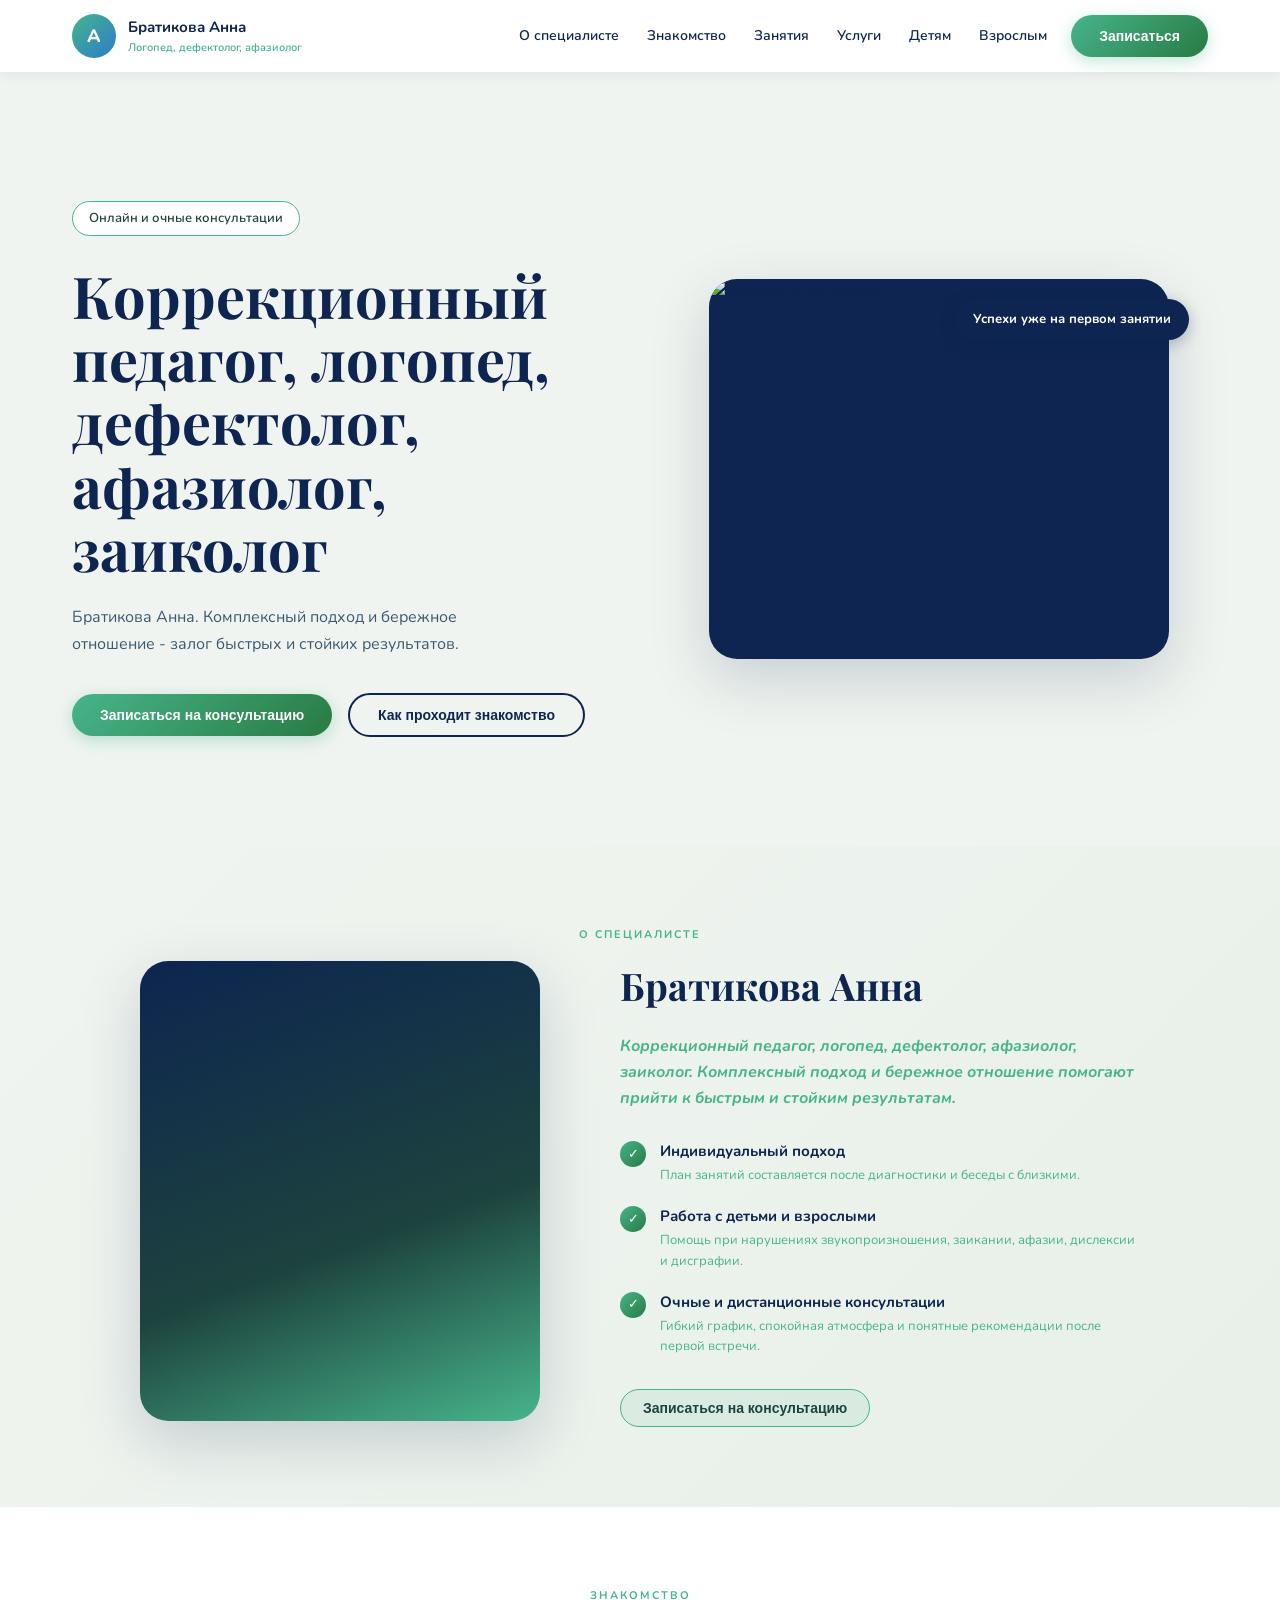
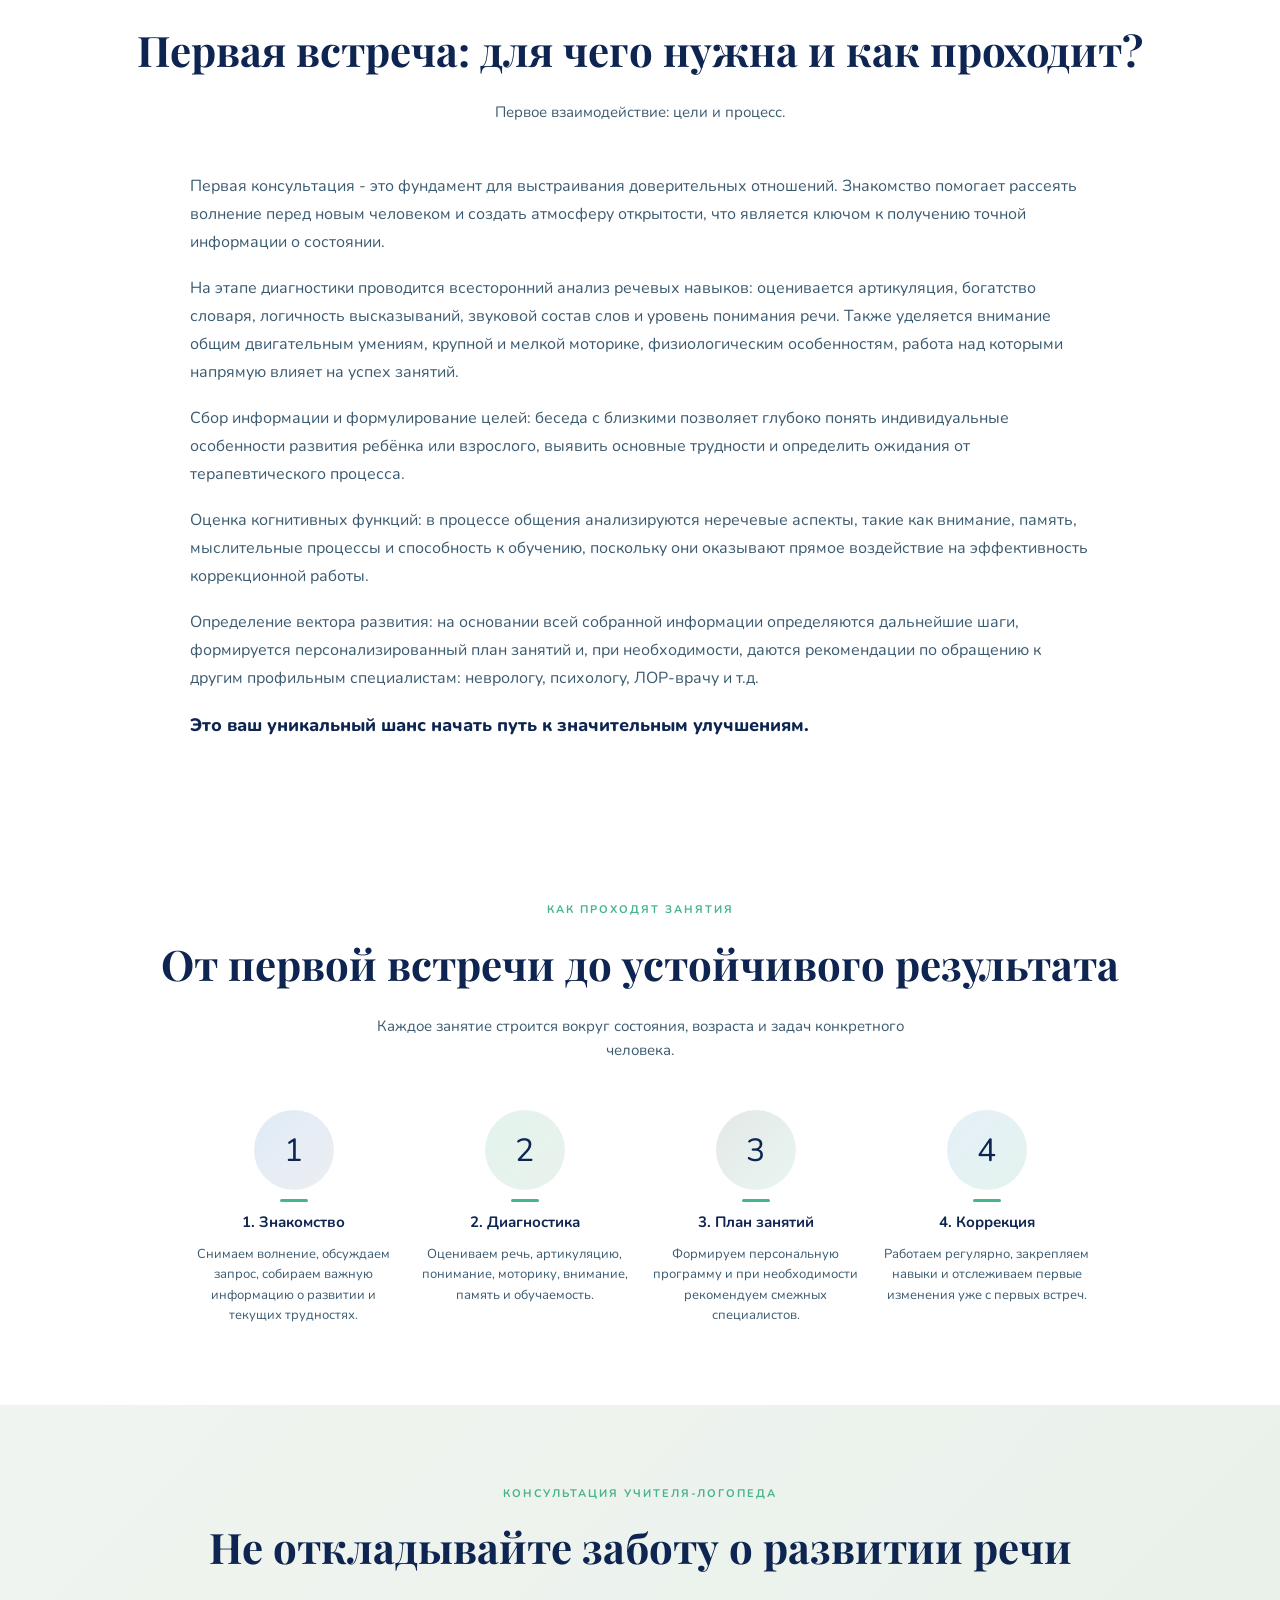
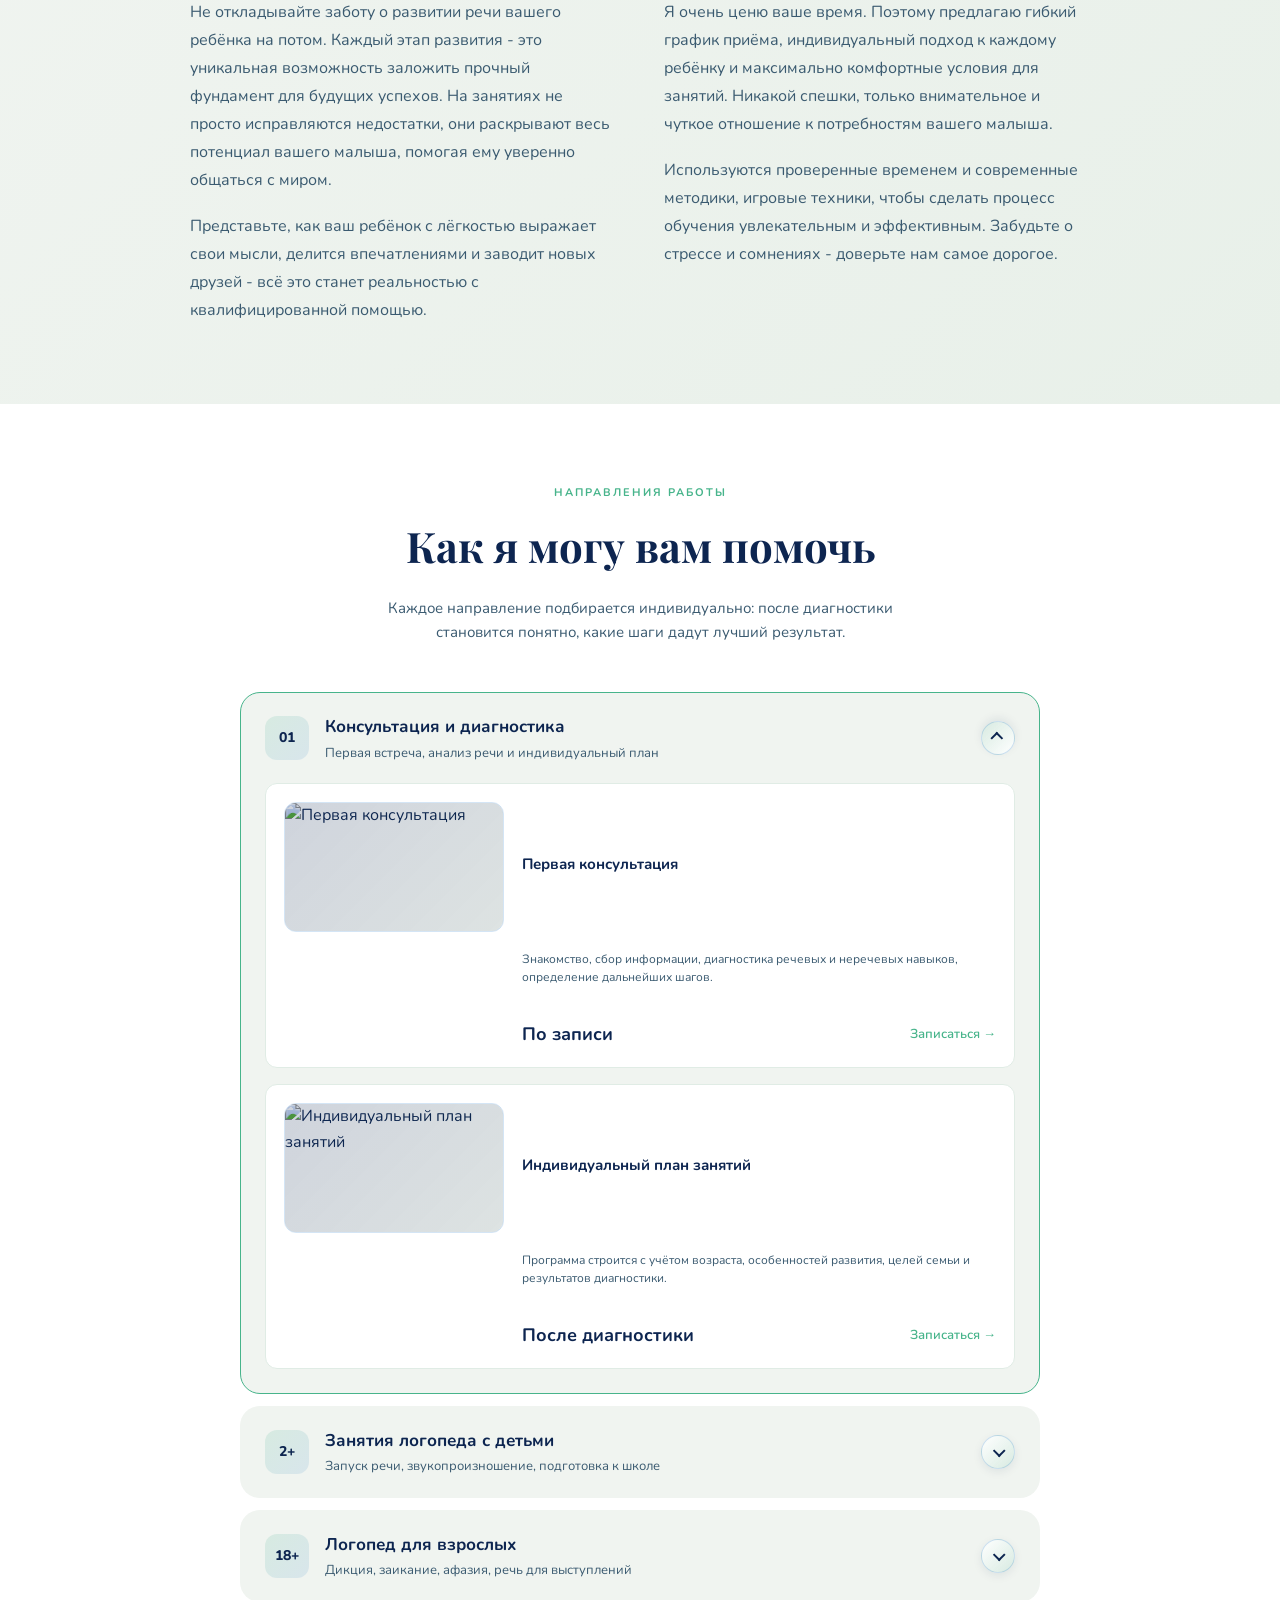
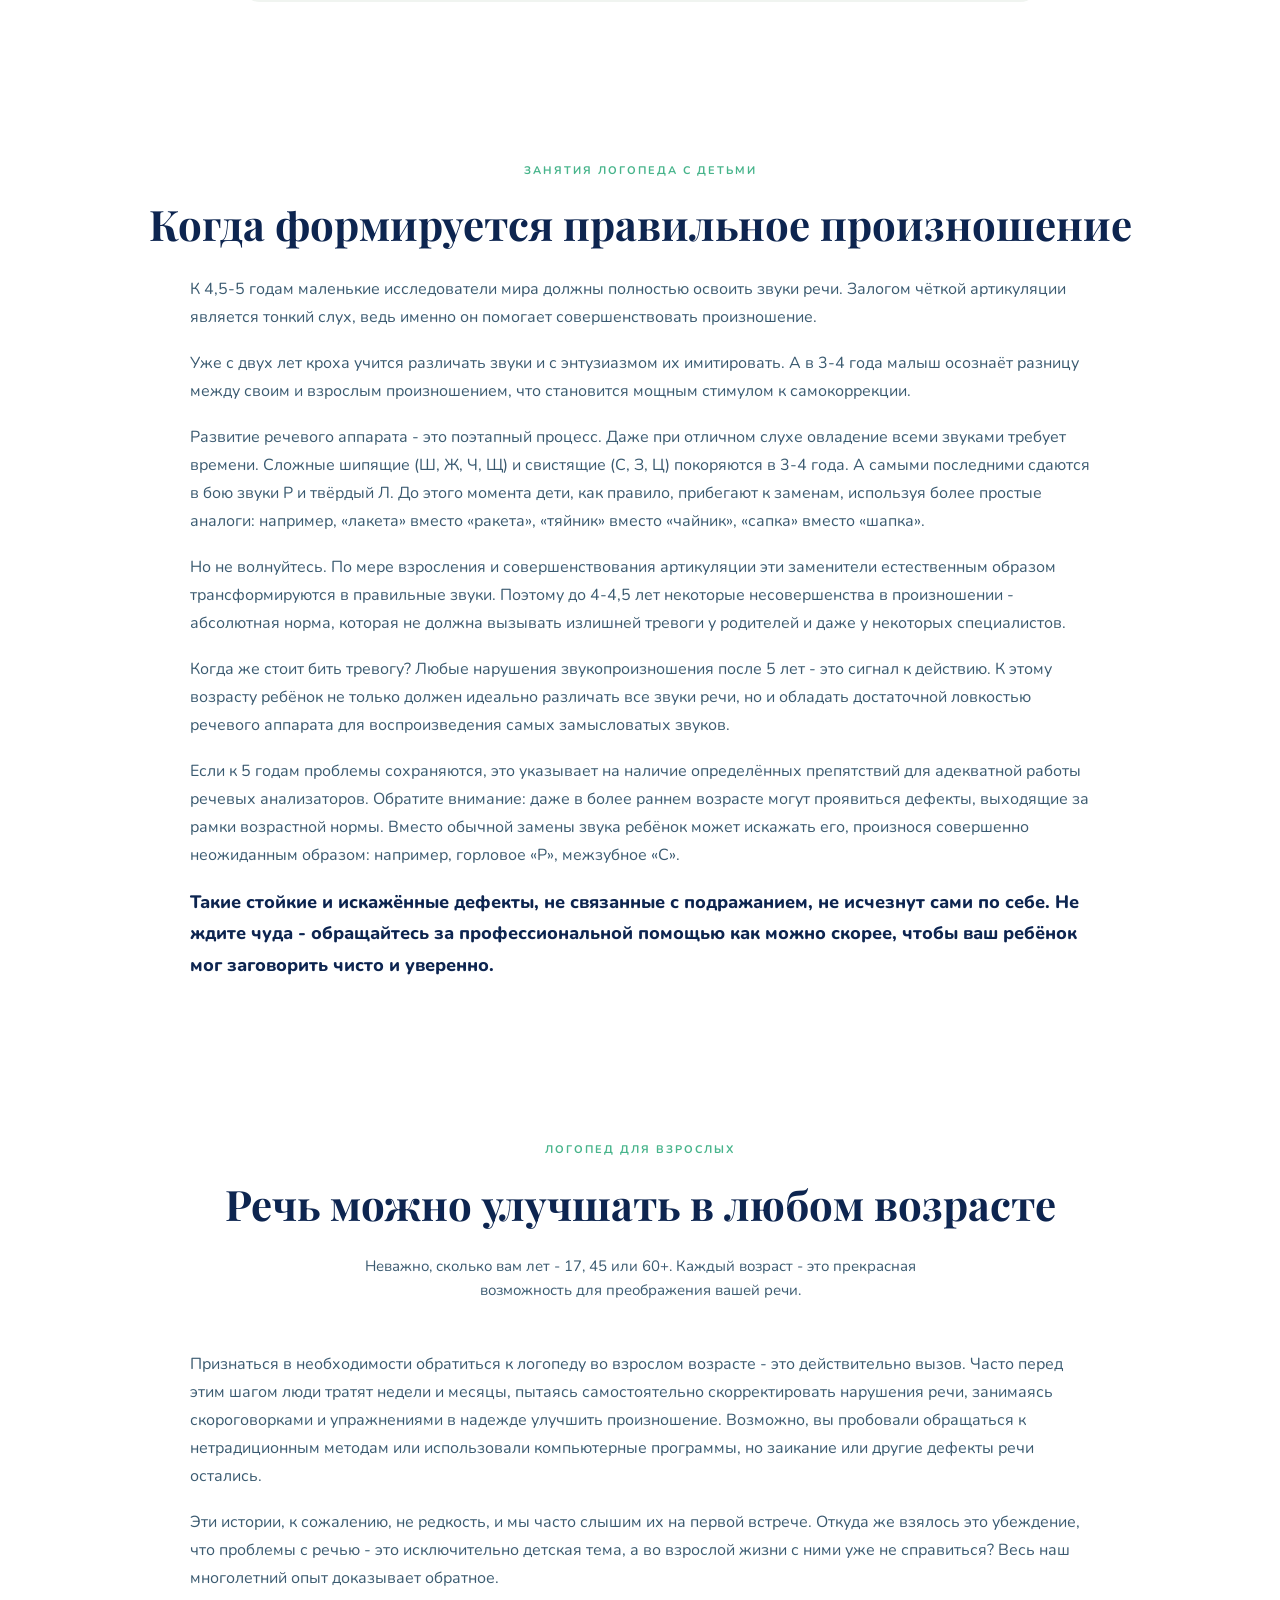
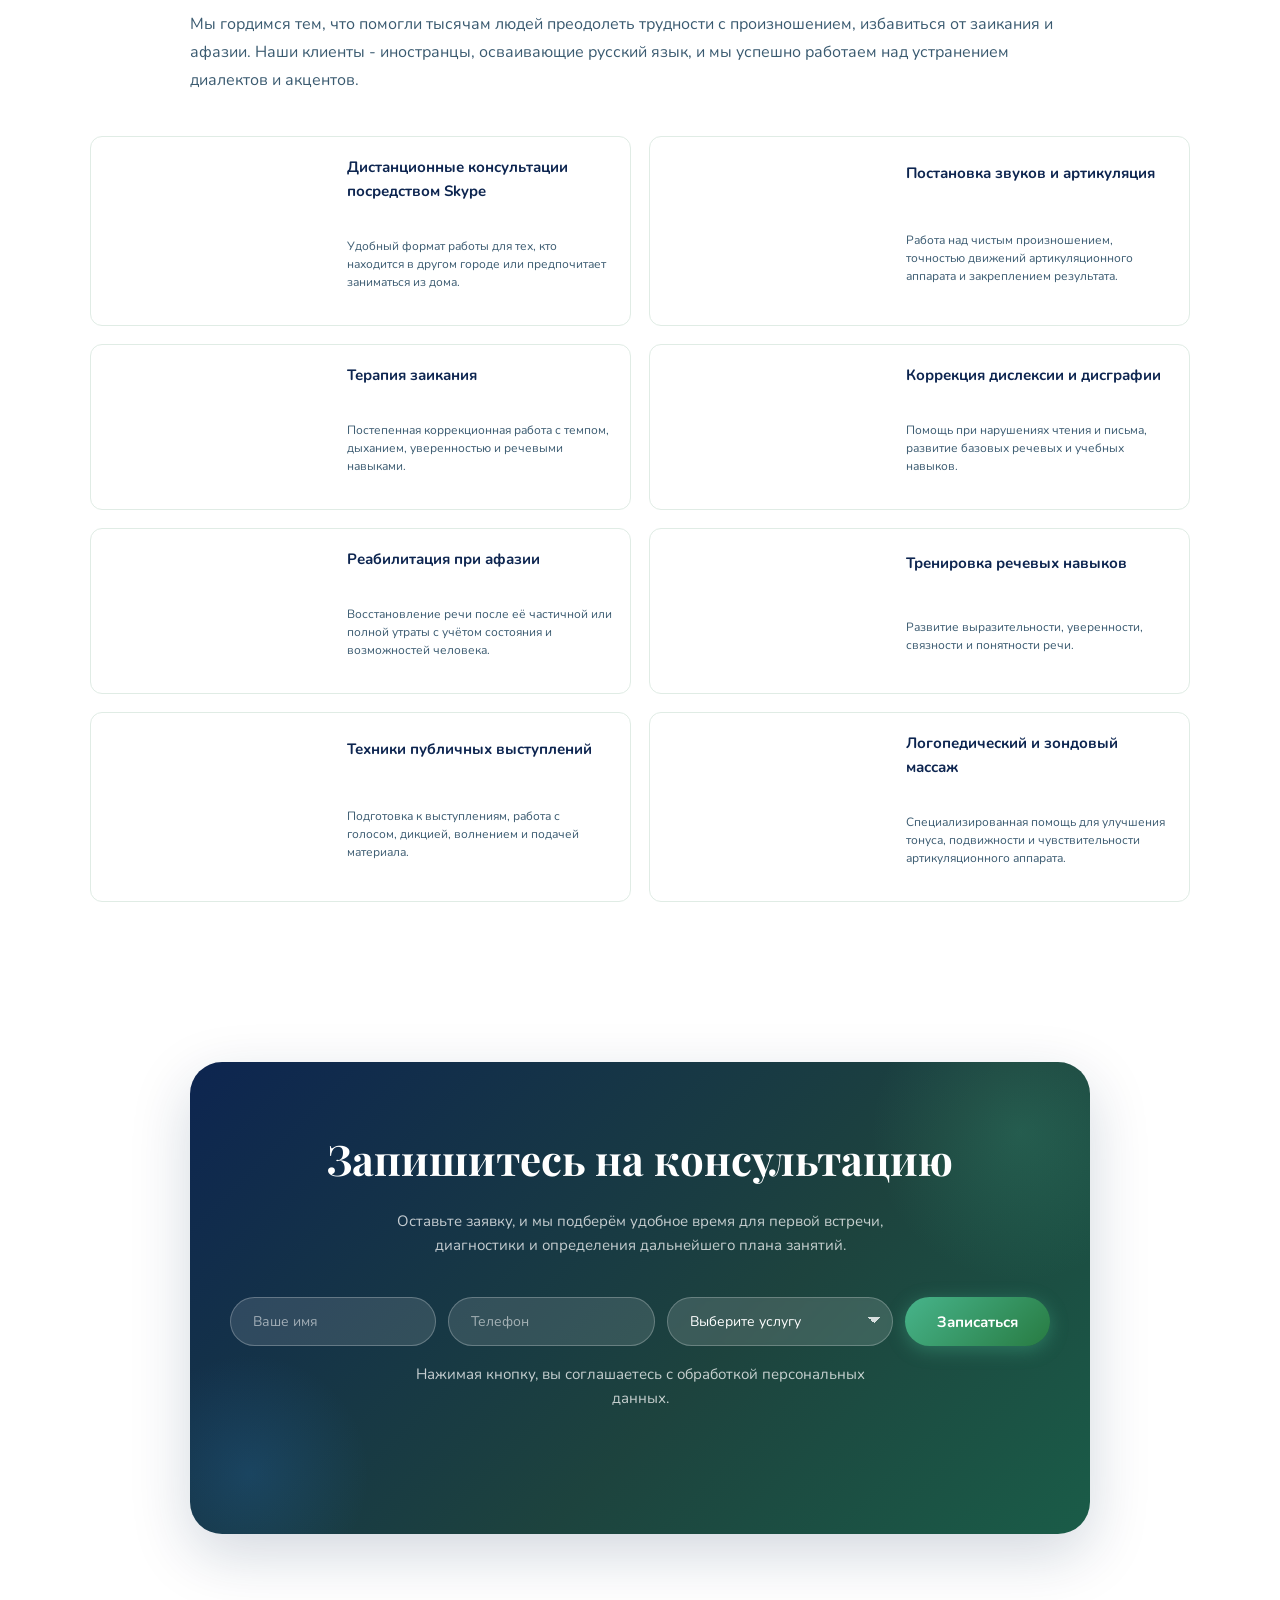
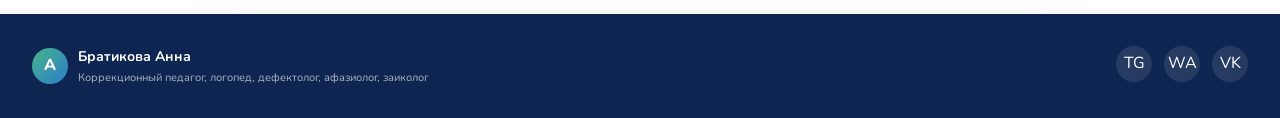
==== index.html @ a71361ba "Add files via upload" ====
<!DOCTYPE html>
<html lang="ru">
<head>
  <meta charset="UTF-8">
  <meta name="viewport" content="width=device-width, initial-scale=1.0">
  <title>Братикова Анна - коррекционный педагог, логопед, дефектолог</title>
  <link rel="stylesheet" href="css/style.css">
  <link href="https://fonts.googleapis.com/css2?family=Playfair+Display:wght@700;800&family=Nunito:wght@400;500;600;700&display=swap" rel="stylesheet">
</head>
<body>

  <nav id="navbar">
    <div class="nav-inner">
      <a class="logo" href="#home" aria-label="На главную">
        <div class="logo-icon">А</div>
        <div class="logo-text">
          <div class="name">Братикова Анна</div>
          <div class="sub">Логопед, дефектолог, афазиолог</div>
        </div>
      </a>

      <button class="burger" id="burger" aria-label="Меню">
        <span></span><span></span><span></span>
      </button>

      <ul class="nav-links" id="navLinks">
        <li><a href="#about" class="nav-link">О специалисте</a></li>
        <li><a href="#intro" class="nav-link">Знакомство</a></li>
        <li><a href="#process" class="nav-link">Занятия</a></li>
        <li><a href="#services" class="nav-link">Услуги</a></li>
        <li><a href="#children" class="nav-link">Детям</a></li>
        <li><a href="#adults" class="nav-link">Взрослым</a></li>
      </ul>

      <div class="nav-right">
        <button class="btn-primary" onclick="scrollToSection('#cta')">Записаться</button>
      </div>
    </div>
  </nav>

  <section class="hero" id="home">
    <div class="hero-content">
      <div class="hero-badge">Онлайн и очные консультации</div>
      <h1>Коррекционный педагог, логопед, дефектолог, афазиолог, заиколог</h1>
      <p>Братикова Анна. Комплексный подход и бережное отношение - залог быстрых и стойких результатов.</p>
      <div class="hero-btns">
        <button class="btn-primary" onclick="scrollToSection('#cta')">Записаться на консультацию</button>
        <button class="btn-outline" onclick="scrollToSection('#intro')">Как проходит знакомство</button>
      </div>
    </div>
    <div class="hero-image-wrap">
      <div class="hero-image-card hero-photo-card">
        <img src="https://images.unsplash.com/photo-1577896851231-70ef18881754?auto=format&fit=crop&w=1000&q=80" alt="Занятие с логопедом">
        <div class="stat-pill">Успехи уже на первом занятии</div>
      </div>
    </div>
  </section>

  <section class="about" id="about">
    <div class="section-label">О специалисте</div>
    <div class="about-grid">
      <div class="about-photo"></div>
      <div class="about-content">
        <h2 class="about-title">Братикова Анна</h2>
        <p class="tagline">Коррекционный педагог, логопед, дефектолог, афазиолог, заиколог. Комплексный подход и бережное отношение помогают прийти к быстрым и стойким результатам.</p>
        <ul class="cred-list">
          <li>
            <div class="check-circle">✓</div>
            <div>
              <div class="cred-title">Индивидуальный подход</div>
              <div class="cred-sub">План занятий составляется после диагностики и беседы с близкими.</div>
            </div>
          </li>
          <li>
            <div class="check-circle">✓</div>
            <div>
              <div class="cred-title">Работа с детьми и взрослыми</div>
              <div class="cred-sub">Помощь при нарушениях звукопроизношения, заикании, афазии, дислексии и дисграфии.</div>
            </div>
          </li>
          <li>
            <div class="check-circle">✓</div>
            <div>
              <div class="cred-title">Очные и дистанционные консультации</div>
              <div class="cred-sub">Гибкий график, спокойная атмосфера и понятные рекомендации после первой встречи.</div>
            </div>
          </li>
        </ul>
        <button class="verified-btn" type="button" onclick="scrollToSection('#cta')">Записаться на консультацию</button>
      </div>
    </div>
  </section>

  <section class="text-section" id="intro">
    <div class="section-label">Знакомство</div>
    <h2 class="section-title">Первая встреча: для чего нужна и как проходит?</h2>
    <p class="section-desc">Первое взаимодействие: цели и процесс.</p>

    <div class="content-block">
      <p>Первая консультация - это фундамент для выстраивания доверительных отношений. Знакомство помогает рассеять волнение перед новым человеком и создать атмосферу открытости, что является ключом к получению точной информации о состоянии.</p>
      <p>На этапе диагностики проводится всесторонний анализ речевых навыков: оценивается артикуляция, богатство словаря, логичность высказываний, звуковой состав слов и уровень понимания речи. Также уделяется внимание общим двигательным умениям, крупной и мелкой моторике, физиологическим особенностям, работа над которыми напрямую влияет на успех занятий.</p>
      <p>Сбор информации и формулирование целей: беседа с близкими позволяет глубоко понять индивидуальные особенности развития ребёнка или взрослого, выявить основные трудности и определить ожидания от терапевтического процесса.</p>
      <p>Оценка когнитивных функций: в процессе общения анализируются неречевые аспекты, такие как внимание, память, мыслительные процессы и способность к обучению, поскольку они оказывают прямое воздействие на эффективность коррекционной работы.</p>
      <p>Определение вектора развития: на основании всей собранной информации определяются дальнейшие шаги, формируется персонализированный план занятий и, при необходимости, даются рекомендации по обращению к другим профильным специалистам: неврологу, психологу, ЛОР-врачу и т.д.</p>
      <p class="lead-text">Это ваш уникальный шанс начать путь к значительным улучшениям.</p>
    </div>
  </section>

  <section class="process" id="process">
    <div class="section-label">Как проходят занятия</div>
    <h2 class="section-title">От первой встречи до устойчивого результата</h2>
    <p class="section-desc">Каждое занятие строится вокруг состояния, возраста и задач конкретного человека.</p>
    <div class="process-steps">
      <div class="process-step">
        <div class="step-icon-wrap s1">1</div>
        <div class="num">1. Знакомство</div>
        <p>Снимаем волнение, обсуждаем запрос, собираем важную информацию о развитии и текущих трудностях.</p>
      </div>
      <div class="process-step">
        <div class="step-icon-wrap s2">2</div>
        <div class="num">2. Диагностика</div>
        <p>Оцениваем речь, артикуляцию, понимание, моторику, внимание, память и обучаемость.</p>
      </div>
      <div class="process-step">
        <div class="step-icon-wrap s3">3</div>
        <div class="num">3. План занятий</div>
        <p>Формируем персональную программу и при необходимости рекомендуем смежных специалистов.</p>
      </div>
      <div class="process-step">
        <div class="step-icon-wrap s4">4</div>
        <div class="num">4. Коррекция</div>
        <p>Работаем регулярно, закрепляем навыки и отслеживаем первые изменения уже с первых встреч.</p>
      </div>
    </div>
  </section>

  <section class="text-section alt" id="consultation">
    <div class="section-label">Консультация учителя-логопеда</div>
    <h2 class="section-title">Не откладывайте заботу о развитии речи</h2>

    <div class="content-block two-column">
      <p>Не откладывайте заботу о развитии речи вашего ребёнка на потом. Каждый этап развития - это уникальная возможность заложить прочный фундамент для будущих успехов. На занятиях не просто исправляются недостатки, они раскрывают весь потенциал вашего малыша, помогая ему уверенно общаться с миром.</p>
      <p>Представьте, как ваш ребёнок с лёгкостью выражает свои мысли, делится впечатлениями и заводит новых друзей - всё это станет реальностью с квалифицированной помощью.</p>
      <p>Я очень ценю ваше время. Поэтому предлагаю гибкий график приёма, индивидуальный подход к каждому ребёнку и максимально комфортные условия для занятий. Никакой спешки, только внимательное и чуткое отношение к потребностям вашего малыша.</p>
      <p>Используются проверенные временем и современные методики, игровые техники, чтобы сделать процесс обучения увлекательным и эффективным. Забудьте о стрессе и сомнениях - доверьте нам самое дорогое.</p>
    </div>
  </section>

  <section class="services" id="services">
    <div class="section-label">Направления работы</div>
    <h2 class="section-title">Как я могу вам помочь</h2>
    <p class="section-desc">Каждое направление подбирается индивидуально: после диагностики становится понятно, какие шаги дадут лучший результат.</p>

    <div class="accordion">
      <div class="accordion-item open" data-acc="acc1">
        <div class="accordion-header">
          <div class="accordion-icon-wrap">01</div>
          <div class="title-wrap">
            <div class="main">Консультация и диагностика</div>
            <div class="sub">Первая встреча, анализ речи и индивидуальный план</div>
          </div>
          <div class="accordion-chevron" aria-hidden="true"></div>
        </div>
        <div class="accordion-body">
          <div class="service-cards">
            <div class="service-card">
              <div class="service-image">
                <img src="https://images.unsplash.com/photo-1577896851231-70ef18881754?auto=format&fit=crop&w=900&q=80" alt="Первая консультация">
              </div>
              <h4>Первая консультация</h4>
              <p>Знакомство, сбор информации, диагностика речевых и неречевых навыков, определение дальнейших шагов.</p>
              <div class="price-row">
                <span class="price">По записи</span>
                <span class="book-link" onclick="selectService('Первая консультация')">Записаться →</span>
              </div>
            </div>
            <div class="service-card">
              <div class="service-image">
                <img src="https://images.unsplash.com/photo-1509062522246-3755977927d7?auto=format&fit=crop&w=900&q=80" alt="Индивидуальный план занятий">
              </div>
              <h4>Индивидуальный план занятий</h4>
              <p>Программа строится с учётом возраста, особенностей развития, целей семьи и результатов диагностики.</p>
              <div class="price-row">
                <span class="price">После диагностики</span>
                <span class="book-link" onclick="selectService('Первая консультация')">Записаться →</span>
              </div>
            </div>
          </div>
        </div>
      </div>

      <div class="accordion-item" data-acc="acc2">
        <div class="accordion-header">
          <div class="accordion-icon-wrap">2+</div>
          <div class="title-wrap">
            <div class="main">Занятия логопеда с детьми</div>
            <div class="sub">Запуск речи, звукопроизношение, подготовка к школе</div>
          </div>
          <div class="accordion-chevron" aria-hidden="true"></div>
        </div>
        <div class="accordion-body">
          <div class="service-cards">
            <div class="service-card">
              <div class="service-image">
                <img src="https://images.unsplash.com/photo-1516627145497-ae6968895b74?auto=format&fit=crop&w=900&q=80" alt="Занятия логопеда с детьми">
              </div>
              <h4>Занятия логопеда с детьми</h4>
              <p>Работа с речевым развитием, артикуляцией, слуховым вниманием, словарём и связной речью.</p>
              <div class="price-row">
                <span class="price">По записи</span>
                <span class="book-link" onclick="selectService('Занятия логопеда с детьми')">Записаться →</span>
              </div>
            </div>
            <div class="service-card">
              <div class="service-image">
                <img src="https://images.unsplash.com/photo-1503676260728-1c00da094a0b?auto=format&fit=crop&w=900&q=80" alt="Коррекция дислексии и дисграфии">
              </div>
              <h4>Коррекция дислексии и дисграфии</h4>
              <p>Помощь при нарушениях чтения и письма, развитие базовых речевых и учебных навыков.</p>
              <div class="price-row">
                <span class="price">По записи</span>
                <span class="book-link" onclick="selectService('Коррекция дислексии и дисграфии')">Записаться →</span>
              </div>
            </div>
          </div>
        </div>
      </div>

      <div class="accordion-item" data-acc="acc3">
        <div class="accordion-header">
          <div class="accordion-icon-wrap">18+</div>
          <div class="title-wrap">
            <div class="main">Логопед для взрослых</div>
            <div class="sub">Дикция, заикание, афазия, речь для выступлений</div>
          </div>
          <div class="accordion-chevron" aria-hidden="true"></div>
        </div>
        <div class="accordion-body">
          <div class="service-cards">
            <div class="service-card">
              <div class="service-image">
                <img src="https://images.unsplash.com/photo-1544717305-2782549b5136?auto=format&fit=crop&w=900&q=80" alt="Логопед для взрослых">
              </div>
              <h4>Логопед для взрослых</h4>
              <p>Работа над произношением, дикцией, акцентом, уверенностью в речи и публичными выступлениями.</p>
              <div class="price-row">
                <span class="price">По записи</span>
                <span class="book-link" onclick="selectService('Логопед для взрослых')">Записаться →</span>
              </div>
            </div>
            <div class="service-card">
              <div class="service-image">
                <img src="https://images.unsplash.com/photo-1521737604893-d14cc237f11d?auto=format&fit=crop&w=900&q=80" alt="Терапия заикания и афазии">
              </div>
              <h4>Терапия заикания и реабилитация при афазии</h4>
              <p>Коррекционная работа с темпом, дыханием, речевыми навыками и восстановлением коммуникации.</p>
              <div class="price-row">
                <span class="price">По записи</span>
                <span class="book-link" onclick="selectService('Терапия заикания')">Записаться →</span>
              </div>
            </div>
            <div class="service-card">
              <div class="service-image">
                <img src="https://images.unsplash.com/photo-1453738773917-9c3eff1db985?auto=format&fit=crop&w=900&q=80" alt="Логопедический массаж">
              </div>
              <h4>Логопедический и зондовый массаж</h4>
              <p>Специализированная помощь для улучшения тонуса, подвижности и чувствительности артикуляционного аппарата.</p>
              <div class="price-row">
                <span class="price">По записи</span>
                <span class="book-link" onclick="selectService('Логопедический и зондовый массаж')">Записаться →</span>
              </div>
            </div>
          </div>
        </div>
      </div>
    </div>
  </section>

  <section class="text-section" id="children">
    <div class="section-label">Занятия логопеда с детьми</div>
    <h2 class="section-title">Когда формируется правильное произношение</h2>

    <div class="content-block">
      <p>К 4,5-5 годам маленькие исследователи мира должны полностью освоить звуки речи. Залогом чёткой артикуляции является тонкий слух, ведь именно он помогает совершенствовать произношение.</p>
      <p>Уже с двух лет кроха учится различать звуки и с энтузиазмом их имитировать. А в 3-4 года малыш осознаёт разницу между своим и взрослым произношением, что становится мощным стимулом к самокоррекции.</p>
      <p>Развитие речевого аппарата - это поэтапный процесс. Даже при отличном слухе овладение всеми звуками требует времени. Сложные шипящие (Ш, Ж, Ч, Щ) и свистящие (С, З, Ц) покоряются в 3-4 года. А самыми последними сдаются в бою звуки Р и твёрдый Л. До этого момента дети, как правило, прибегают к заменам, используя более простые аналоги: например, «лакета» вместо «ракета», «тяйник» вместо «чайник», «сапка» вместо «шапка».</p>
      <p>Но не волнуйтесь. По мере взросления и совершенствования артикуляции эти заменители естественным образом трансформируются в правильные звуки. Поэтому до 4-4,5 лет некоторые несовершенства в произношении - абсолютная норма, которая не должна вызывать излишней тревоги у родителей и даже у некоторых специалистов.</p>
      <p>Когда же стоит бить тревогу? Любые нарушения звукопроизношения после 5 лет - это сигнал к действию. К этому возрасту ребёнок не только должен идеально различать все звуки речи, но и обладать достаточной ловкостью речевого аппарата для воспроизведения самых замысловатых звуков.</p>
      <p>Если к 5 годам проблемы сохраняются, это указывает на наличие определённых препятствий для адекватной работы речевых анализаторов. Обратите внимание: даже в более раннем возрасте могут проявиться дефекты, выходящие за рамки возрастной нормы. Вместо обычной замены звука ребёнок может искажать его, произнося совершенно неожиданным образом: например, горловое «Р», межзубное «С».</p>
      <p class="lead-text">Такие стойкие и искажённые дефекты, не связанные с подражанием, не исчезнут сами по себе. Не ждите чуда - обращайтесь за профессиональной помощью как можно скорее, чтобы ваш ребёнок мог заговорить чисто и уверенно.</p>
    </div>
  </section>

  <section class="services" id="adults">
    <div class="section-label">Логопед для взрослых</div>
    <h2 class="section-title">Речь можно улучшать в любом возрасте</h2>
    <p class="section-desc">Неважно, сколько вам лет - 17, 45 или 60+. Каждый возраст - это прекрасная возможность для преображения вашей речи.</p>

    <div class="content-block">
      <p>Признаться в необходимости обратиться к логопеду во взрослом возрасте - это действительно вызов. Часто перед этим шагом люди тратят недели и месяцы, пытаясь самостоятельно скорректировать нарушения речи, занимаясь скороговорками и упражнениями в надежде улучшить произношение. Возможно, вы пробовали обращаться к нетрадиционным методам или использовали компьютерные программы, но заикание или другие дефекты речи остались.</p>
      <p>Эти истории, к сожалению, не редкость, и мы часто слышим их на первой встрече. Откуда же взялось это убеждение, что проблемы с речью - это исключительно детская тема, а во взрослой жизни с ними уже не справиться? Весь наш многолетний опыт доказывает обратное.</p>
      <p>Мы гордимся тем, что помогли тысячам людей преодолеть трудности с произношением, избавиться от заикания и афазии. Наши клиенты - иностранцы, осваивающие русский язык, и мы успешно работаем над устранением диалектов и акцентов.</p>
    </div>

    <div class="service-list">
      <article class="service-card simple-card">
        <h4>Дистанционные консультации посредством Skype</h4>
        <p>Удобный формат работы для тех, кто находится в другом городе или предпочитает заниматься из дома.</p>
      </article>
      <article class="service-card simple-card">
        <h4>Постановка звуков и артикуляция</h4>
        <p>Работа над чистым произношением, точностью движений артикуляционного аппарата и закреплением результата.</p>
      </article>
      <article class="service-card simple-card">
        <h4>Терапия заикания</h4>
        <p>Постепенная коррекционная работа с темпом, дыханием, уверенностью и речевыми навыками.</p>
      </article>
      <article class="service-card simple-card">
        <h4>Коррекция дислексии и дисграфии</h4>
        <p>Помощь при нарушениях чтения и письма, развитие базовых речевых и учебных навыков.</p>
      </article>
      <article class="service-card simple-card">
        <h4>Реабилитация при афазии</h4>
        <p>Восстановление речи после её частичной или полной утраты с учётом состояния и возможностей человека.</p>
      </article>
      <article class="service-card simple-card">
        <h4>Тренировка речевых навыков</h4>
        <p>Развитие выразительности, уверенности, связности и понятности речи.</p>
      </article>
      <article class="service-card simple-card">
        <h4>Техники публичных выступлений</h4>
        <p>Подготовка к выступлениям, работа с голосом, дикцией, волнением и подачей материала.</p>
      </article>
      <article class="service-card simple-card">
        <h4>Логопедический и зондовый массаж</h4>
        <p>Специализированная помощь для улучшения тонуса, подвижности и чувствительности артикуляционного аппарата.</p>
      </article>
    </div>
  </section>

  <section class="cta-section" id="cta">
    <div class="cta-card">
      <h2>Запишитесь на консультацию</h2>
      <p>Оставьте заявку, и мы подберём удобное время для первой встречи, диагностики и определения дальнейшего плана занятий.</p>
      <form class="cta-form" id="ctaForm" novalidate>
        <input type="text" id="nameInput" placeholder="Ваше имя" autocomplete="name" required>
        <input type="tel" id="phoneInput" placeholder="Телефон" autocomplete="tel" required>
        <select id="service" required>
          <option value="">Выберите услугу</option>
          <option>Первая консультация</option>
          <option>Занятия логопеда с детьми</option>
          <option>Логопед для взрослых</option>
          <option>Терапия заикания</option>
          <option>Коррекция дислексии и дисграфии</option>
          <option>Реабилитация при афазии</option>
          <option>Логопедический и зондовый массаж</option>
        </select>
        <button type="submit" class="btn-cta">Записаться</button>
      </form>
      <p class="cta-consent">Нажимая кнопку, вы соглашаетесь с обработкой персональных данных.</p>
      <div class="form-message" id="formMessage"></div>
    </div>
  </section>

  <footer>
    <div class="footer-logo">
      <div class="logo-icon footer-logo-icon">А</div>
      <div>
        <div class="footer-name">Братикова Анна</div>
        <div class="footer-sub">Коррекционный педагог, логопед, дефектолог, афазиолог, заиколог</div>
      </div>
    </div>
    <div class="footer-socials">
      <a href="#" aria-label="Telegram">TG</a>
      <a href="#" aria-label="WhatsApp">WA</a>
      <a href="#" aria-label="ВКонтакте">VK</a>
    </div>
  </footer>

  <script src="main.js"></script>
</body>
</html>
---- css/style.css ----
/* Variables */
:root {
  --navy:      #0D2550;
  --blue:      #2B7DCA;
  --forest:    #287B42;
  --dark-teal: #1D433E;
  --mint:      #47B48B;
  --bg:        #f0f4f0;
  --bg-light:  #e8f0e9;
  --white:     #ffffff;
  --text:      #0D2550;
  --text-muted:#3a5a70;
  --shadow-sm: 0 2px 12px rgba(13,37,80,0.07);
  --shadow-md: 0 8px 28px rgba(13,37,80,0.11);
  --shadow-lg: 0 20px 60px rgba(13,37,80,0.18);
  --radius-sm: 12px;
  --radius-md: 20px;
  --radius-lg: 28px;
  --transition: .2s ease;
}

/* Reset and base */
*, *::before, *::after { margin: 0; padding: 0; box-sizing: border-box; }
html { scroll-behavior: smooth; }

body {
  font-family: 'Nunito', sans-serif;
  background: var(--bg);
  color: var(--text);
  overflow-x: hidden;
  line-height: 1.6;
}

img { max-width: 100%; }
a { color: inherit; }

/* Buttons */
.btn-primary {
  background: linear-gradient(135deg, var(--mint), var(--forest));
  color: white;
  border: none;
  padding: 13px 28px;
  border-radius: 50px;
  font-weight: 700;
  font-size: 14px;
  cursor: pointer;
  transition: transform var(--transition), box-shadow var(--transition);
  box-shadow: 0 4px 16px rgba(71,180,139,0.35);
  white-space: nowrap;
}
.btn-primary:hover { transform: translateY(-2px); box-shadow: 0 6px 22px rgba(71,180,139,0.45); }

.btn-outline {
  background: transparent;
  color: var(--navy);
  border: 2px solid var(--navy);
  padding: 12px 28px;
  border-radius: 50px;
  font-weight: 700;
  font-size: 14px;
  cursor: pointer;
  transition: background var(--transition), color var(--transition);
  white-space: nowrap;
}
.btn-outline:hover { background: var(--navy); color: white; }

/* Navbar */
#navbar {
  background: var(--white);
  position: sticky;
  top: 0;
  z-index: 1000;
  box-shadow: var(--shadow-sm);
}
.nav-inner {
  max-width: 1200px;
  margin: 0 auto;
  padding: 14px 32px;
  display: flex;
  align-items: center;
  gap: 24px;
}

.logo {
  display: flex;
  align-items: center;
  gap: 12px;
  flex-shrink: 0;
  text-decoration: none;
}
.logo-icon {
  width: 44px; height: 44px;
  background: linear-gradient(135deg, var(--mint), var(--blue));
  border-radius: 50%;
  display: flex; align-items: center; justify-content: center;
  font-size: 18px;
  font-weight: 800;
  color: white;
}
.logo-text .name { font-weight: 700; font-size: 15px; color: var(--navy); }
.logo-text .sub  { font-size: 11px; color: var(--mint); font-weight: 600; }

.nav-links {
  display: flex;
  gap: 28px;
  list-style: none;
  margin-left: auto;
}
.nav-links a {
  text-decoration: none;
  color: var(--navy);
  font-weight: 600;
  font-size: 14px;
  transition: color var(--transition);
}
.nav-links a:hover { color: var(--mint); }

.nav-right {
  display: flex;
  align-items: center;
  gap: 16px;
  flex-shrink: 0;
}
.badge-link {
  display: flex;
  align-items: center;
  gap: 6px;
  color: var(--blue);
  font-size: 13px;
  font-weight: 600;
  text-decoration: none;
  white-space: nowrap;
}
.badge-dot {
  width: 18px; height: 18px;
  background: var(--blue);
  border-radius: 50%;
  display: inline-flex; align-items: center; justify-content: center;
  color: white;
  font-size: 10px;
}

/* Burger */
.burger {
  display: none;
  flex-direction: column;
  gap: 5px;
  background: none;
  border: none;
  cursor: pointer;
  padding: 4px;
  margin-left: auto;
  z-index: 1001;
}
.burger span {
  display: block;
  width: 24px; height: 2px;
  background: var(--navy);
  border-radius: 2px;
  transition: transform .3s, opacity .3s;
}
.burger.open span:nth-child(1) { transform: translateY(7px) rotate(45deg); }
.burger.open span:nth-child(2) { opacity: 0; }
.burger.open span:nth-child(3) { transform: translateY(-7px) rotate(-45deg); }

/* Hero */
.hero {
  max-width: 1200px;
  margin: 0 auto;
  padding: 80px 32px 60px;
  display: grid;
  grid-template-columns: 1fr 1fr;
  gap: 60px;
  align-items: center;
  min-height: 86vh;
}

.hero-badge {
  display: inline-flex;
  align-items: center;
  gap: 8px;
  background: white;
  border: 1.5px solid var(--mint);
  color: var(--dark-teal);
  padding: 6px 16px;
  border-radius: 50px;
  font-size: 13px;
  font-weight: 600;
  margin-bottom: 28px;
}
.hero h1 {
  font-family: 'Playfair Display', serif;
  font-size: clamp(36px, 4.5vw, 58px);
  line-height: 1.1;
  color: var(--navy);
  margin-bottom: 8px;
}
.hero h1 .accent { color: var(--mint); }
.hero p {
  color: var(--text-muted);
  font-size: 16px;
  line-height: 1.65;
  margin: 24px 0 36px;
  max-width: 420px;
}
.hero-btns {
  display: flex;
  gap: 16px;
  align-items: center;
  flex-wrap: wrap;
}

.hero-image-wrap {
  display: flex;
  align-items: center;
  justify-content: center;
}
.hero-image-card {
  width: 100%;
  max-width: 460px;
  height: 380px;
  background: linear-gradient(135deg, var(--blue) 0%, var(--dark-teal) 100%);
  border-radius: var(--radius-lg);
  display: flex;
  align-items: center;
  justify-content: center;
  position: relative;
  overflow: visible;
  box-shadow: var(--shadow-lg);
}
.hero-photo-card {
  background: var(--navy);
}
.hero-photo-card img {
  width: 100%;
  height: 100%;
  object-fit: cover;
  display: block;
  border-radius: inherit;
}
.hero-emoji { font-size: 90px; }
.hero-emoji {
  font-size: 32px;
  color: rgba(255,255,255,.9);
  letter-spacing: 3px;
  font-weight: 800;
}
.stat-pill {
  position: absolute;
  top: 20px; right: -20px;
  background: var(--navy);
  color: white;
  border-radius: 50px;
  padding: 10px 18px;
  font-size: 13px;
  font-weight: 700;
  box-shadow: 0 4px 16px rgba(13,37,80,0.3);
  white-space: nowrap;
}
.hero-success-badge {
  position: absolute;
  bottom: -20px; left: -20px;
  background: white;
  border-radius: 16px;
  padding: 14px 18px;
  box-shadow: var(--shadow-md);
  display: flex;
  align-items: center;
  gap: 10px;
  min-width: 200px;
}
.hero-success-badge .check {
  font-size: 12px;
  font-weight: 800;
  color: white;
  background: var(--forest);
  width: 26px;
  height: 26px;
  border-radius: 50%;
  display: inline-flex;
  align-items: center;
  justify-content: center;
}
.hero-success-badge .label { font-weight: 700; font-size: 13px; color: var(--navy); }
.hero-success-badge .sub-text { font-size: 11px; color: var(--text-muted); }

/* Stats bar */
.stats-bar {
  background: var(--navy);
  padding: 20px 32px;
  display: flex;
  align-items: center;
  justify-content: center;
  gap: 40px;
  flex-wrap: wrap;
}
.stat-item { display: flex; align-items: center; gap: 10px; }
.stat-num   { color: var(--mint); font-weight: 800; font-size: 22px; }
.stat-label { color: rgba(255,255,255,0.7); font-size: 13px; }
.stat-divider {
  width: 1px; height: 30px;
  background: rgba(255,255,255,0.15);
}

/* Common sections */
section { padding: 80px 32px; }

.section-label {
  text-align: center;
  font-size: 11px;
  font-weight: 700;
  letter-spacing: 2px;
  text-transform: uppercase;
  color: var(--mint);
  margin-bottom: 12px;
}
.section-title {
  text-align: center;
  font-family: 'Playfair Display', serif;
  font-size: clamp(28px, 4vw, 42px);
  color: var(--navy);
  margin-bottom: 16px;
}
.section-desc {
  text-align: center;
  color: var(--text-muted);
  font-size: 15px;
  line-height: 1.6;
  max-width: 560px;
  margin: 0 auto 48px;
}

.text-section {
  background: var(--white);
}
.text-section.alt {
  background: linear-gradient(135deg, var(--bg), var(--bg-light));
}
.content-block {
  max-width: 900px;
  margin: 0 auto;
  color: var(--text-muted);
  font-size: 16px;
  line-height: 1.75;
}
.content-block p + p {
  margin-top: 18px;
}
.content-block.two-column {
  columns: 2;
  column-gap: 48px;
}
.content-block.two-column p {
  break-inside: avoid;
}
.content-block.two-column p:first-child {
  margin-top: 0;
}
.lead-text {
  color: var(--navy);
  font-weight: 800;
  font-size: 18px;
}
.service-list {
  max-width: 1100px;
  margin: 42px auto 0;
  display: grid;
  grid-template-columns: repeat(2, 1fr);
  gap: 18px;
}
.simple-card {
  display: block;
  padding: 24px;
}
.simple-card h4,
.simple-card p {
  grid-column: auto;
}
.simple-card h4 {
  font-size: 17px;
}
.simple-card p {
  font-size: 14px;
  margin: 10px 0 0;
}

/* Services */
.services { background: var(--white); }

.accordion {
  max-width: 800px;
  margin: 0 auto;
  display: flex;
  flex-direction: column;
  gap: 12px;
}
.accordion-item {
  background: var(--bg);
  border-radius: var(--radius-md);
  overflow: hidden;
  border: 1.5px solid transparent;
  transition: border-color var(--transition);
}
.accordion-item.open { border-color: var(--mint); }

.accordion-header {
  display: flex;
  align-items: center;
  padding: 20px 24px;
  cursor: pointer;
  gap: 16px;
  user-select: none;
  transition: background var(--transition);
}
.accordion-header:hover {
  background: rgba(71,180,139,.06);
}
.accordion-icon-wrap {
  min-width: 44px; height: 44px;
  border-radius: 12px;
  background: linear-gradient(135deg, rgba(71,180,139,.15), rgba(43,125,202,.12));
  display: flex; align-items: center; justify-content: center;
  font-size: 14px;
  font-weight: 800;
  color: var(--navy);
  flex-shrink: 0;
}
.accordion-header .title-wrap .main { font-weight: 700; font-size: 17px; color: var(--navy); }
.accordion-header .title-wrap .sub  { font-size: 13px; color: var(--text-muted); margin-top: 2px; }
.accordion-chevron {
  margin-left: auto;
  width: 34px;
  height: 34px;
  border-radius: 50%;
  border: 1.5px solid rgba(43,125,202,.22);
  background: linear-gradient(135deg, rgba(255,255,255,.95), rgba(71,180,139,.14));
  display: inline-flex;
  align-items: center;
  justify-content: center;
  box-shadow: 0 3px 10px rgba(13,37,80,.08);
  transition: transform .3s ease, background .2s ease, border-color .2s ease, box-shadow .2s ease;
  flex-shrink: 0;
}
.accordion-chevron::before {
  content: '';
  width: 9px;
  height: 9px;
  border-right: 2px solid var(--navy);
  border-bottom: 2px solid var(--navy);
  transform: rotate(45deg) translateY(-1px);
  transition: border-color .2s ease;
}
.accordion-header:hover .accordion-chevron {
  border-color: rgba(71,180,139,.55);
  box-shadow: 0 5px 14px rgba(13,37,80,.14);
}
.accordion-header:hover .accordion-chevron::before {
  border-color: var(--forest);
}
.accordion-item.open .accordion-chevron { transform: rotate(180deg); }

.accordion-body { display: none; padding: 0 24px 24px; }
.accordion-item.open .accordion-body { display: block; }

.service-cards {
  display: grid;
  grid-template-columns: 1fr;
  gap: 16px;
}
.service-card {
  background: white;
  border-radius: var(--radius-sm);
  padding: 18px;
  border: 1.5px solid #e0ece5;
  transition: box-shadow var(--transition), transform var(--transition);
  display: grid;
  grid-template-columns: 220px 1fr;
  gap: 18px;
  align-items: center;
}
.service-card:hover { box-shadow: var(--shadow-md); transform: translateY(-3px); }
.service-image {
  width: 100%;
  height: 130px;
  border-radius: 12px;
  border: 1px solid rgba(43,125,202,.2);
  overflow: hidden;
  position: relative;
}
.service-image::after {
  content: '';
  position: absolute;
  inset: 0;
  background: linear-gradient(135deg, rgba(13,37,80,.2), rgba(29,67,62,.15));
}
.service-image img {
  width: 100%;
  height: 100%;
  object-fit: cover;
  display: block;
  transition: transform .4s ease;
}
.service-card:hover .service-image img {
  transform: scale(1.06);
}
.service-card h4,
.service-card p,
.service-card .price-row {
  grid-column: 2;
}
.service-card h4 { font-size: 15px; font-weight: 700; color: var(--navy); margin-bottom: 6px; }
.service-card p  { font-size: 12px; color: var(--text-muted); line-height: 1.5; margin-bottom: 16px; }
.price-row { display: flex; align-items: center; justify-content: space-between; }
.price      { font-size: 18px; font-weight: 700; color: var(--navy); }
.book-link  { font-size: 13px; color: var(--mint); font-weight: 600; cursor: pointer; }
.book-link:hover { text-decoration: underline; }

/* About */
.about {
  background: linear-gradient(135deg, var(--bg), var(--bg-light));
}
.about-grid {
  display: grid;
  grid-template-columns: 1fr 1.3fr;
  gap: 80px;
  align-items: center;
  max-width: 1000px;
  margin: 0 auto;
}
.about-photo {
  width: 100%;
  aspect-ratio: 3/4;
  max-height: 460px;
  background: linear-gradient(160deg, var(--navy), var(--dark-teal) 60%, var(--mint));
  border-radius: var(--radius-lg);
  display: flex; align-items: center; justify-content: center;
  box-shadow: var(--shadow-lg);
}
.about-title {
  font-family: 'Playfair Display', serif;
  font-size: clamp(26px, 3.5vw, 38px);
  color: var(--navy);
  margin-bottom: 18px;
}
.tagline {
  font-size: 16px;
  color: var(--mint);
  font-weight: 700;
  line-height: 1.6;
  margin-bottom: 28px;
  font-style: italic;
}
.cred-list { list-style: none; display: flex; flex-direction: column; gap: 18px; margin-bottom: 32px; }
.cred-list li { display: flex; gap: 14px; align-items: flex-start; }
.check-circle {
  width: 26px; height: 26px; min-width: 26px;
  background: linear-gradient(135deg, var(--mint), var(--forest));
  border-radius: 50%;
  display: flex; align-items: center; justify-content: center;
  color: white; font-size: 13px;
  margin-top: 2px;
}
.cred-title { font-weight: 700; color: var(--navy); font-size: 15px; }
.cred-sub   { font-size: 13px; color: var(--mint); margin-top: 2px; }
.verified-btn {
  display: inline-flex; align-items: center; gap: 8px;
  background: rgba(71,180,139,.1);
  border: 1.5px solid var(--mint);
  color: var(--dark-teal);
  padding: 10px 22px;
  border-radius: 50px;
  font-weight: 700;
  font-size: 14px;
}

/* Process */
.process { background: var(--white); }
.process-steps {
  display: grid;
  grid-template-columns: repeat(4, 1fr);
  gap: 24px;
  max-width: 900px;
  margin: 0 auto;
}
.process-step { text-align: center; }
.step-icon-wrap {
  width: 80px; height: 80px;
  margin: 0 auto 20px;
  border-radius: 50%;
  display: flex; align-items: center; justify-content: center;
  font-size: 32px;
  position: relative;
}
.step-icon-wrap::after {
  content: '';
  position: absolute; bottom: -12px; left: 50%; transform: translateX(-50%);
  width: 28px; height: 3px;
  background: var(--mint); border-radius: 2px;
}
.s1 { background: linear-gradient(135deg, rgba(43,125,202,.15), rgba(13,37,80,.08)); }
.s2 { background: linear-gradient(135deg, rgba(71,180,139,.15), rgba(40,123,66,.1)); }
.s3 { background: linear-gradient(135deg, rgba(29,67,62,.12), rgba(71,180,139,.12)); }
.s4 { background: linear-gradient(135deg, rgba(43,125,202,.12), rgba(71,180,139,.15)); }
.process-step .num { font-weight: 700; color: var(--navy); font-size: 15px; margin-bottom: 10px; }
.process-step p    { font-size: 13px; color: var(--text-muted); line-height: 1.55; }

/* Reviews */
.reviews { background: var(--bg); }
.reviews-grid {
  display: grid;
  grid-template-columns: repeat(3, 1fr);
  gap: 20px;
  max-width: 1100px;
  margin: 0 auto;
}
.review-card {
  background: white;
  border-radius: var(--radius-md);
  padding: 24px;
  border: 1.5px solid #e0ece5;
  transition: box-shadow var(--transition);
}
.review-card:hover { box-shadow: var(--shadow-md); }
.stars        { color: #f4a261; font-size: 16px; margin-bottom: 14px; letter-spacing: 2px; }
.review-text  { font-size: 14px; color: var(--text-muted); line-height: 1.6; margin-bottom: 20px; font-style: italic; }
.reviewer     { display: flex; align-items: center; gap: 12px; border-top: 1px solid #e8f0e9; padding-top: 16px; }
.reviewer-avatar {
  width: 40px; height: 40px; border-radius: 50%;
  background: linear-gradient(135deg, var(--mint), var(--blue));
  display: flex; align-items: center; justify-content: center;
  color: white; font-weight: 700; font-size: 14px;
  flex-shrink: 0;
}
.r-name { font-weight: 700; font-size: 14px; color: var(--navy); }
.r-role { font-size: 12px; color: var(--mint); }

/* CTA */
.cta-section { background: var(--white); }
.cta-card {
  background: linear-gradient(135deg, var(--navy) 0%, var(--dark-teal) 60%, #1a5c48 100%);
  border-radius: 32px;
  padding: 64px 40px;
  text-align: center;
  position: relative;
  overflow: hidden;
  max-width: 900px;
  margin: 0 auto;
  box-shadow: var(--shadow-lg);
}
.cta-card::before {
  content: '';
  position: absolute; top: -80px; right: -80px;
  width: 300px; height: 300px;
  background: radial-gradient(circle, rgba(71,180,139,.2), transparent 70%);
}
.cta-card::after {
  content: '';
  position: absolute; bottom: -60px; left: -60px;
  width: 240px; height: 240px;
  background: radial-gradient(circle, rgba(43,125,202,.2), transparent 70%);
}
.cta-card h2 {
  font-family: 'Playfair Display', serif;
  font-size: clamp(26px, 4vw, 42px);
  color: white;
  margin-bottom: 16px;
  position: relative; z-index: 1;
}
.cta-card > p {
  color: rgba(255,255,255,.75);
  font-size: 15px; line-height: 1.6;
  margin-bottom: 40px;
  max-width: 500px; margin-left: auto; margin-right: auto;
  position: relative; z-index: 1;
}
.cta-form {
  display: flex;
  gap: 12px;
  justify-content: center;
  flex-wrap: wrap;
  position: relative; z-index: 1;
}
.cta-form input {
  background: rgba(255,255,255,.12);
  border: 1.5px solid rgba(255,255,255,.25);
  color: white;
  padding: 14px 22px;
  border-radius: 50px;
  font-size: 14px;
  font-family: 'Nunito', sans-serif;
  min-width: 180px;
  flex: 1;
  max-width: 220px;
  outline: none;
  transition: border-color var(--transition);
}
.cta-form select {
  background-color: rgba(255,255,255,.12);
  border: 1.5px solid rgba(255,255,255,.25);
  color: white;
  padding: 14px 42px 14px 22px;
  border-radius: 50px;
  font-size: 14px;
  font-family: 'Nunito', sans-serif;
  min-width: 180px;
  flex: 1;
  max-width: 240px;
  outline: none;
  -webkit-appearance: none;
  -moz-appearance: none;
  appearance: none;
  box-shadow: inset 0 0 0 999px rgba(255,255,255,.02);
  backdrop-filter: blur(2px);
  background-image:
    linear-gradient(45deg, transparent 50%, rgba(255,255,255,.8) 50%),
    linear-gradient(135deg, rgba(255,255,255,.8) 50%, transparent 50%);
  background-position:
    calc(100% - 18px) calc(50% - 2px),
    calc(100% - 12px) calc(50% - 2px);
  background-size: 6px 6px, 6px 6px;
  background-repeat: no-repeat;
}
.cta-form select:focus {
  border-color: var(--mint);
  box-shadow: 0 0 0 3px rgba(71,180,139,.2), inset 0 0 0 999px rgba(255,255,255,.02);
}
.cta-form select.error { border-color: #ff6b6b; }
.cta-form select option {
  color: white;
  background: var(--navy);
}
.cta-form input::placeholder { color: rgba(255,255,255,.55); }
.cta-form input:focus         { border-color: var(--mint); }
.cta-form input.error         { border-color: #ff6b6b; }
.btn-cta {
  background: linear-gradient(135deg, var(--mint), var(--forest));
  color: white; border: none;
  padding: 14px 32px;
  border-radius: 50px;
  font-weight: 700; font-size: 15px;
  cursor: pointer;
  box-shadow: 0 4px 18px rgba(71,180,139,.4);
  transition: transform var(--transition);
  white-space: nowrap;
  font-family: 'Nunito', sans-serif;
}
.btn-cta:hover      { transform: translateY(-2px); }
.btn-cta:disabled   { opacity: .6; cursor: not-allowed; }
.cta-consent {
  color: rgba(255,255,255,.45);
  font-size: 12px;
  margin-top: 16px;
  position: relative; z-index: 1;
}

.form-message {
  margin-top: 16px;
  font-size: 14px;
  font-weight: 600;
  position: relative; z-index: 1;
  min-height: 20px;
}
.form-message.success { color: #7dffb5; }
.form-message.error   { color: #ff9090; }

/* Footer */
footer {
  background: var(--navy);
  color: rgba(255,255,255,.65);
  padding: 32px;
  display: flex;
  align-items: flex-start;
  justify-content: space-between;
  flex-wrap: wrap;
  gap: 24px;
}
.footer-logo { display: flex; align-items: center; gap: 10px; }
.footer-logo-icon {
  width: 36px; height: 36px;
  background: linear-gradient(135deg, var(--mint), var(--blue));
  border-radius: 50%;
  display: flex; align-items: center; justify-content: center;
  font-size: 16px;
}
.footer-name { color: white; font-weight: 700; font-size: 14px; }
.footer-sub  { font-size: 11px; }
.footer-socials { display: flex; gap: 12px; }
.footer-socials a {
  width: 36px; height: 36px;
  border-radius: 50%;
  background: rgba(255,255,255,.1);
  display: flex; align-items: center; justify-content: center;
  color: white; text-decoration: none; font-size: 16px;
  transition: background var(--transition);
}
.footer-socials a:hover { background: var(--mint); }
.footer-legal {
  max-width: 460px;
  font-size: 12px;
  line-height: 1.55;
  color: rgba(255,255,255,.75);
}

/* Animations */
@keyframes fadeUp {
  from { opacity: 0; transform: translateY(24px); }
  to   { opacity: 1; transform: translateY(0); }
}
.hero-content  { animation: fadeUp .7s ease both; }
.hero-image-wrap { animation: fadeUp .7s .15s ease both; }

/* Responsive tablet */
@media (max-width: 900px) {
  /* Nav */
  .nav-inner { padding: 14px 20px; gap: 12px; }
  .nav-links {
    display: none;
    flex-direction: column;
    position: fixed;
    top: 0; left: 0; right: 0; bottom: 0;
    background: var(--white);
    padding: 100px 32px 40px;
    gap: 28px;
    z-index: 999;
    align-items: flex-start;
  }
  .nav-links.open { display: flex; }
  .nav-links a    { font-size: 22px; }
  .burger  { display: flex; }
  .badge-link { display: none; }
  .nav-right .btn-primary { display: none; }

  /* Hero */
  .hero {
    grid-template-columns: 1fr;
    min-height: auto;
    padding: 60px 24px 40px;
    gap: 40px;
    text-align: center;
  }
  .hero p { max-width: 100%; margin-left: auto; margin-right: auto; }
  .hero-btns { justify-content: center; }
  .hero-image-card { max-width: 340px; height: 280px; }
  .hero-image-wrap { order: -1; }
  .stat-pill { right: -10px; font-size: 11px; padding: 8px 14px; }
  .hero-success-badge { left: -10px; bottom: -14px; min-width: 160px; }

  /* Stats */
  .stats-bar { gap: 24px; }
  .stat-divider { display: none; }

  /* Services */
  .service-cards { grid-template-columns: 1fr; }
  .service-card { grid-template-columns: 180px 1fr; }
  .service-list { grid-template-columns: 1fr; }
  .content-block.two-column { columns: 1; }

  /* About */
  .about-grid {
    grid-template-columns: 1fr;
    gap: 36px;
    max-width: 560px;
  }
  .about-photo { max-height: 280px; aspect-ratio: auto; }

  /* Process */
  .process-steps { grid-template-columns: 1fr 1fr; gap: 32px; }

  /* Reviews */
  .reviews-grid { grid-template-columns: 1fr 1fr; }

  /* CTA */
  .cta-card { padding: 48px 24px; }
  .cta-form input, .cta-form select { max-width: 100%; flex: 1 1 100%; }
  .btn-cta { width: 100%; }
}

/* Responsive mobile */
@media (max-width: 560px) {
  section { padding: 56px 16px; }

  /* Hero */
  .hero { padding: 48px 16px 36px; }
  .hero h1 { font-size: 32px; }
  .hero-image-card { height: 220px; }
  .hero-emoji { font-size: 24px; }
  .btn-primary, .btn-outline { width: 100%; text-align: center; }
  .hero-btns { flex-direction: column; }

  /* Stats */
  .stats-bar { flex-direction: column; gap: 12px; padding: 20px 16px; }

  /* Services accordion */
  .service-cards { grid-template-columns: 1fr; }
  .service-card { grid-template-columns: 1fr; }
  .service-card h4,
  .service-card p,
  .service-card .price-row { grid-column: 1; }
  .accordion-header { padding: 16px; }
  .accordion-body   { padding: 0 16px 16px; }

  /* About */
  .about-photo { max-height: 220px; }

  /* Process */
  .process-steps { grid-template-columns: 1fr; gap: 28px; }
  .step-icon-wrap::after { display: none; }

  /* Reviews */
  .reviews-grid { grid-template-columns: 1fr; }

  /* CTA */
  .cta-card { border-radius: 20px; padding: 40px 20px; }

  /* Footer */
  footer { flex-direction: column; align-items: center; text-align: center; }
}
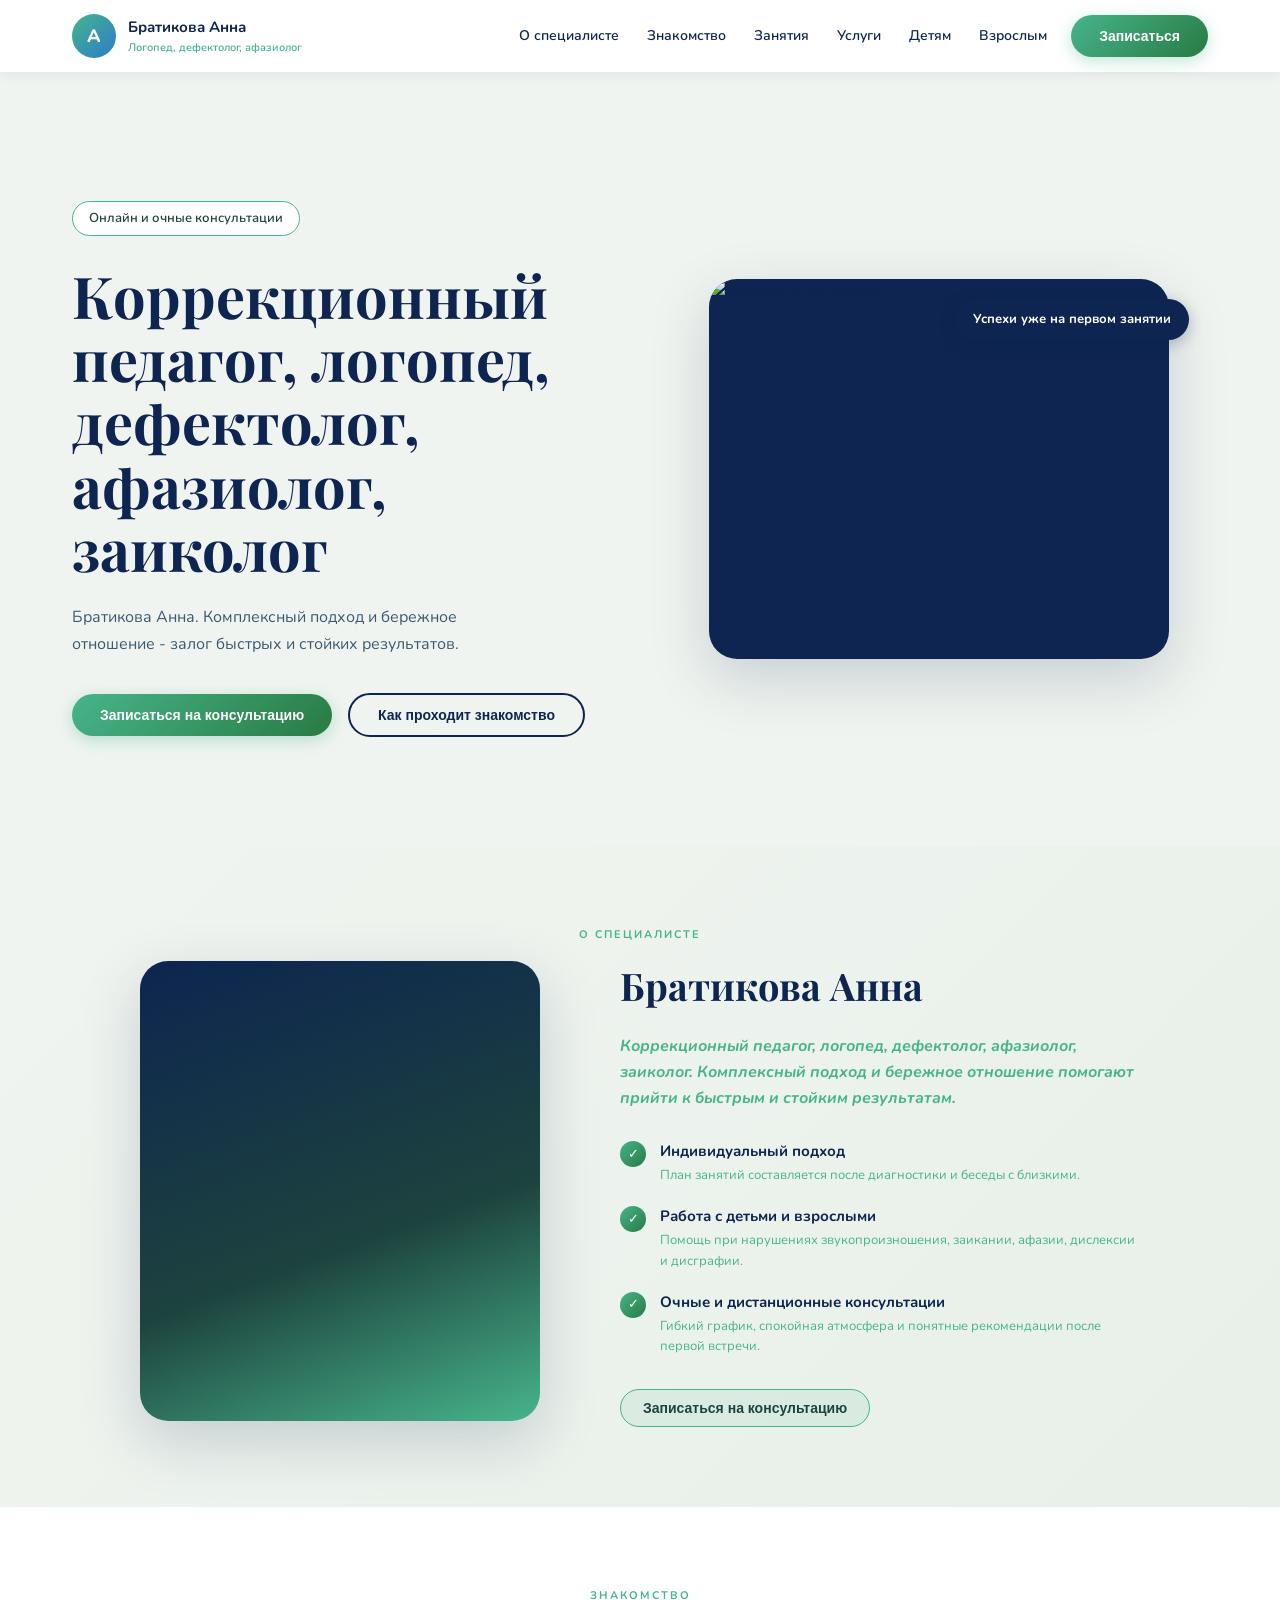
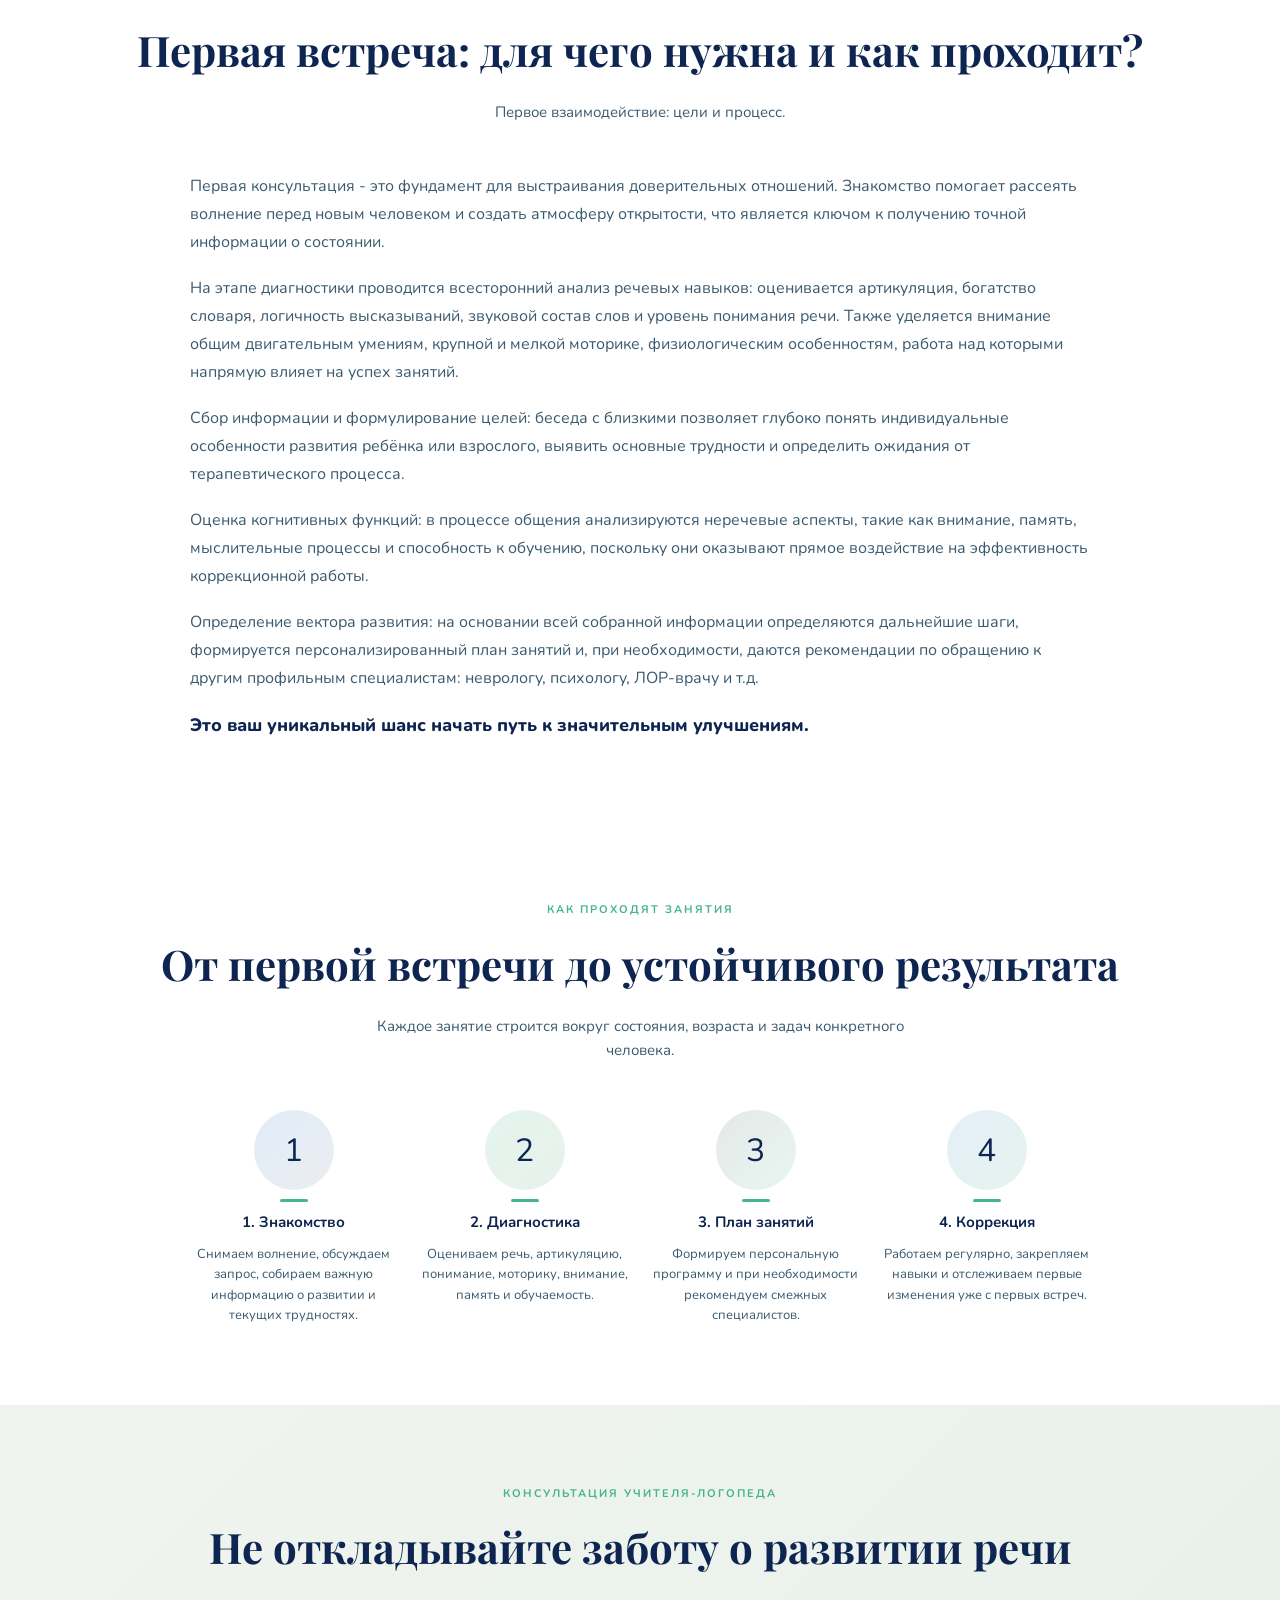
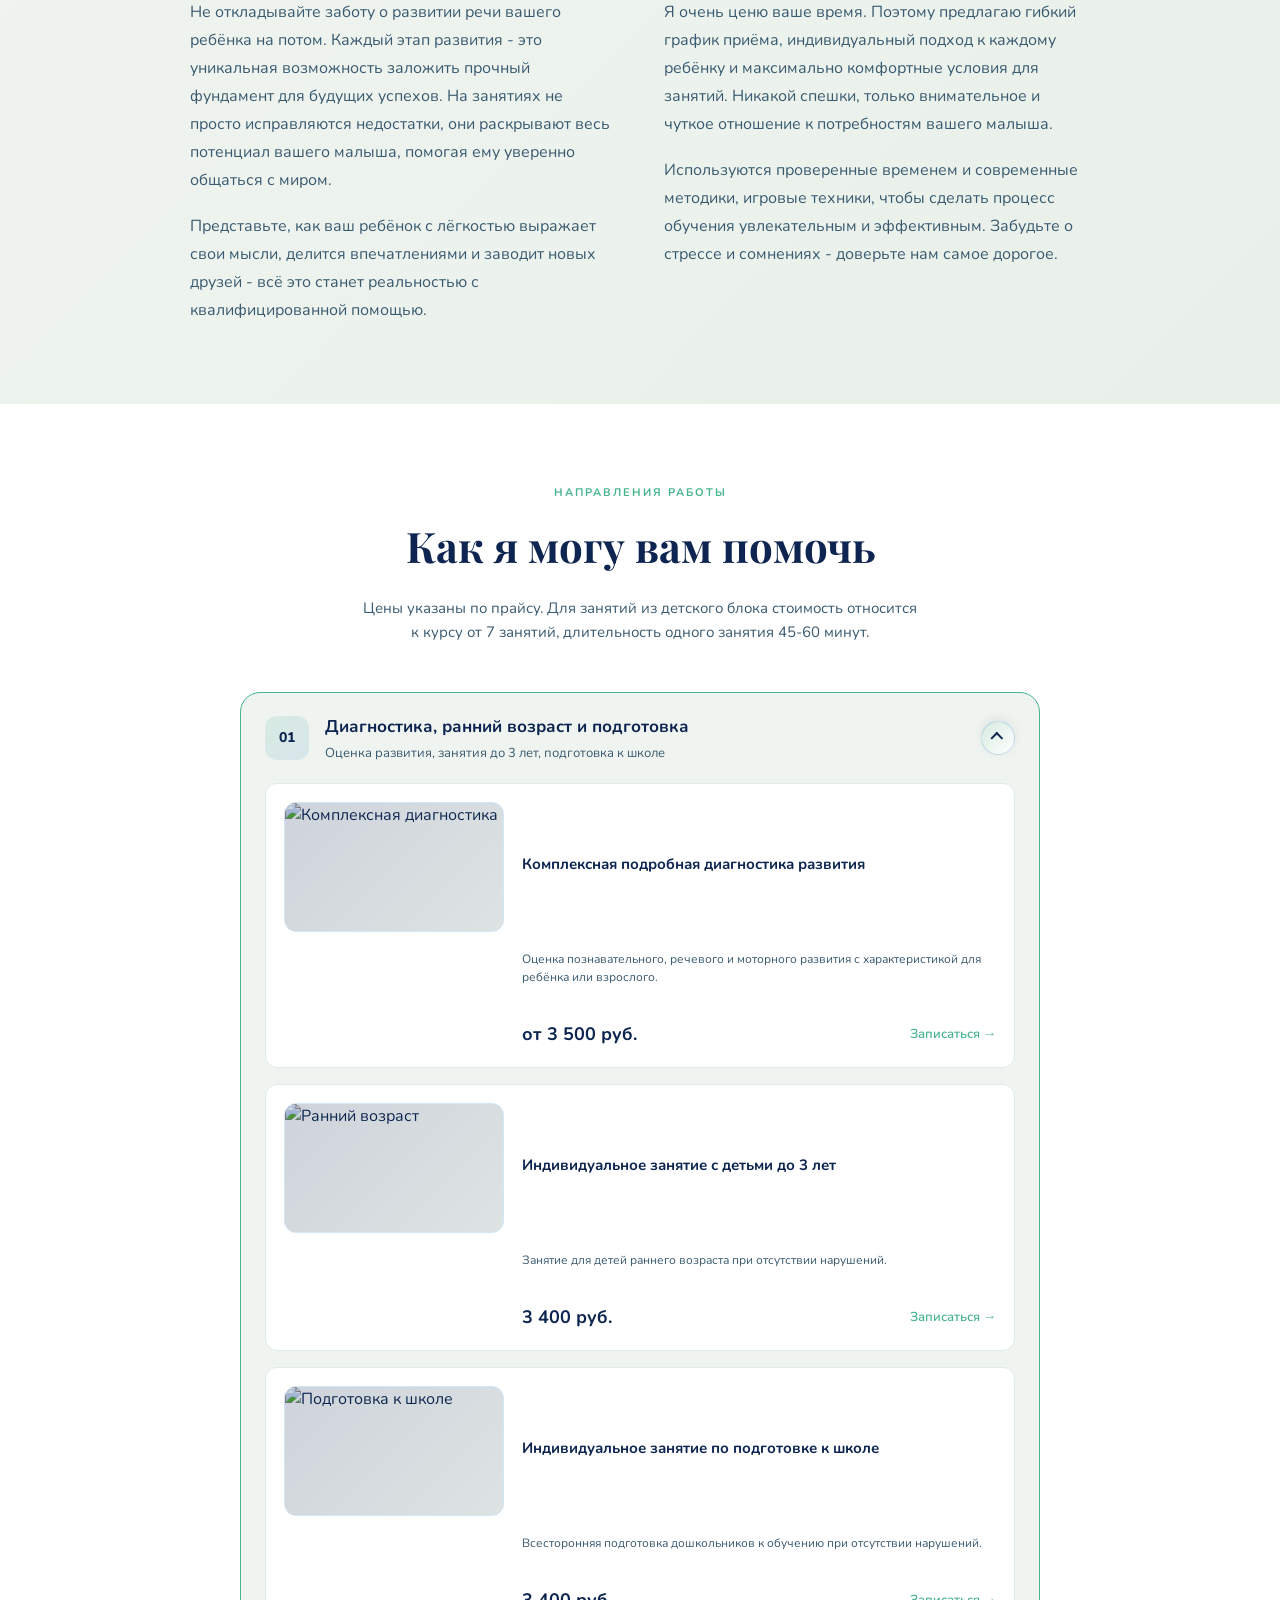
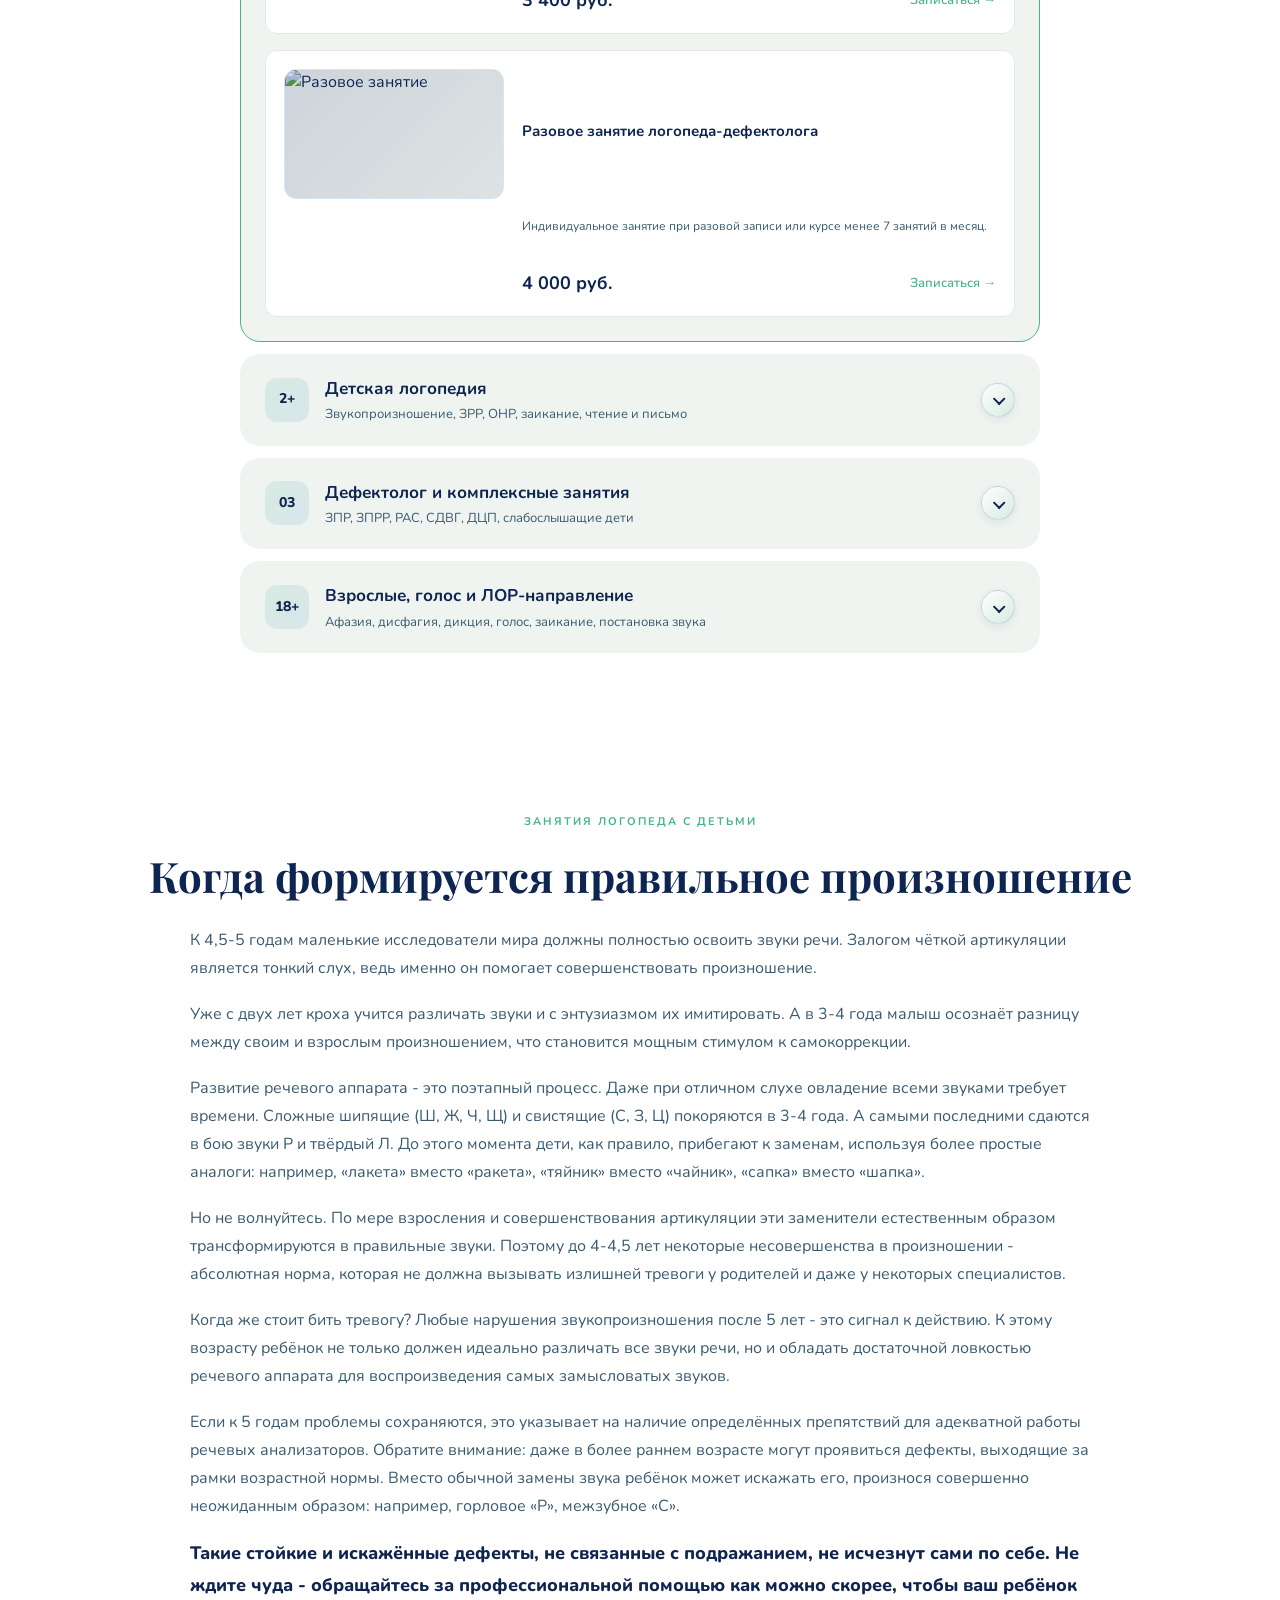
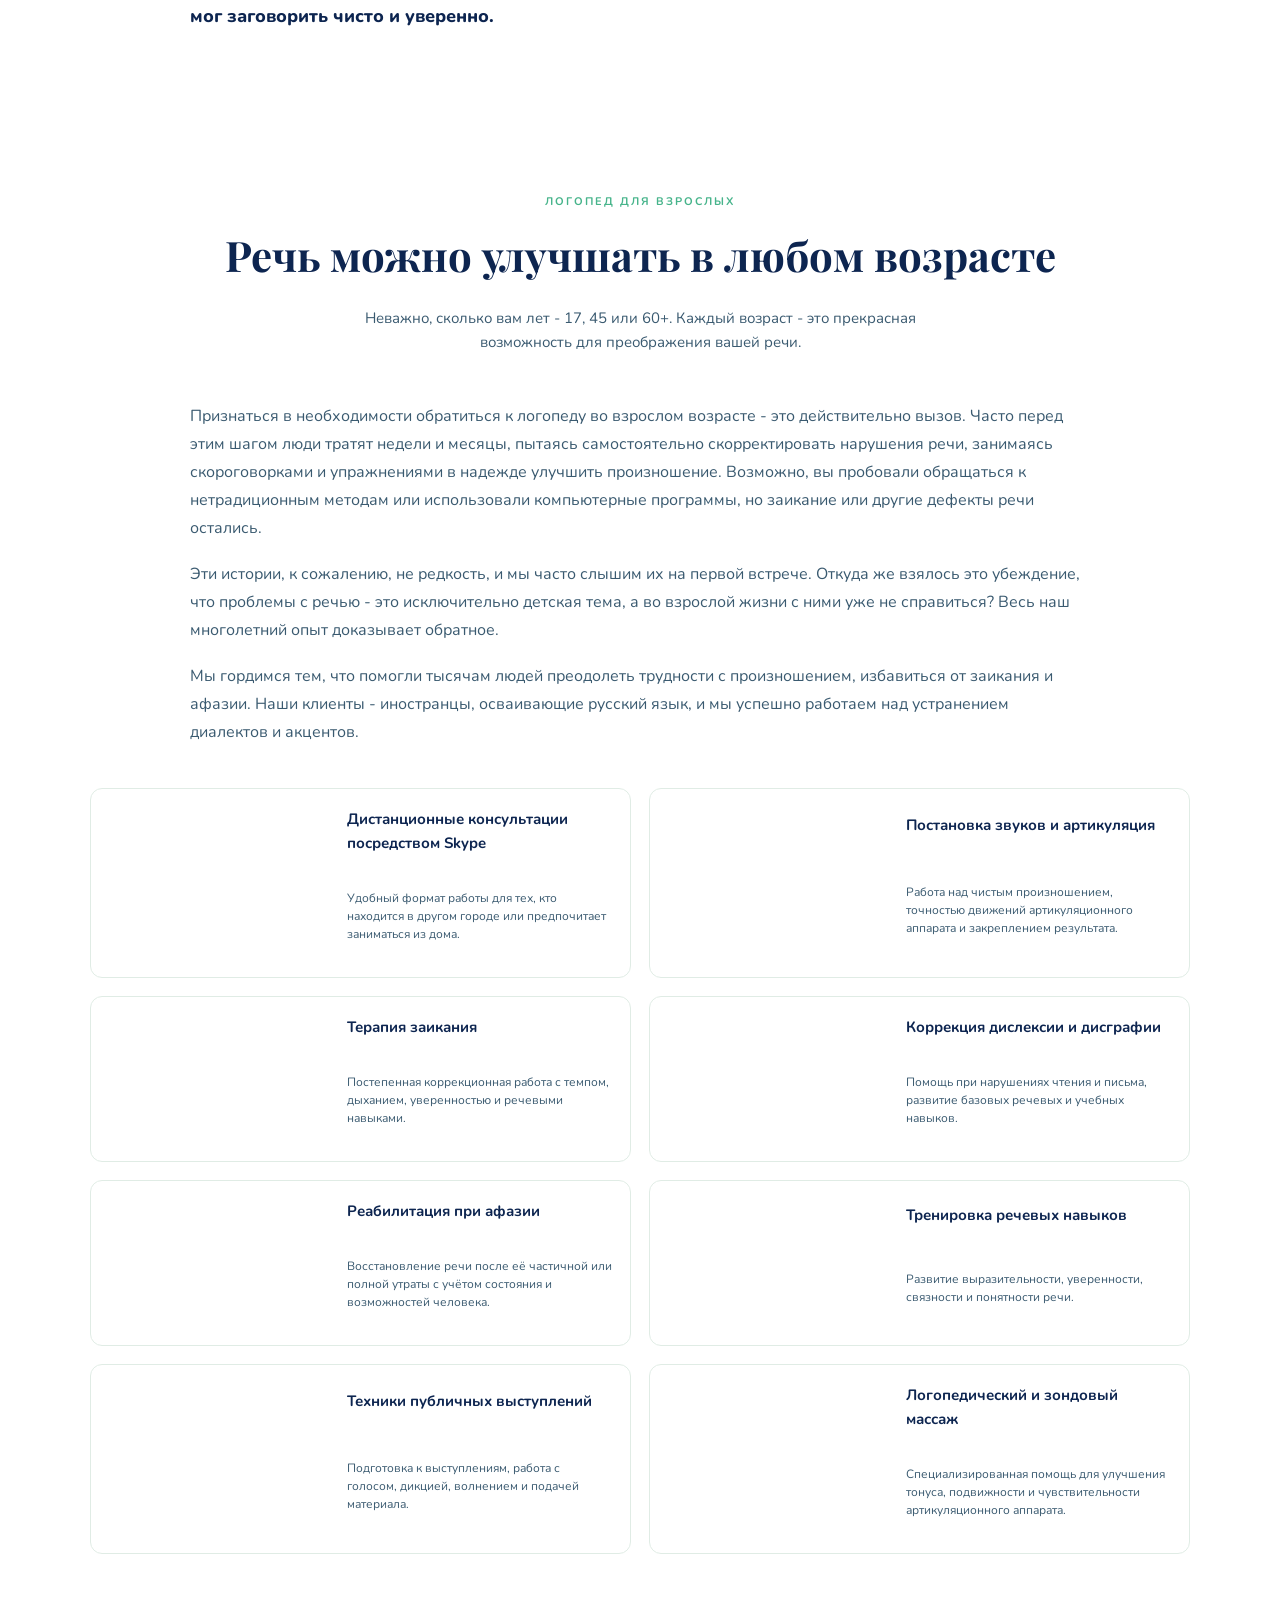
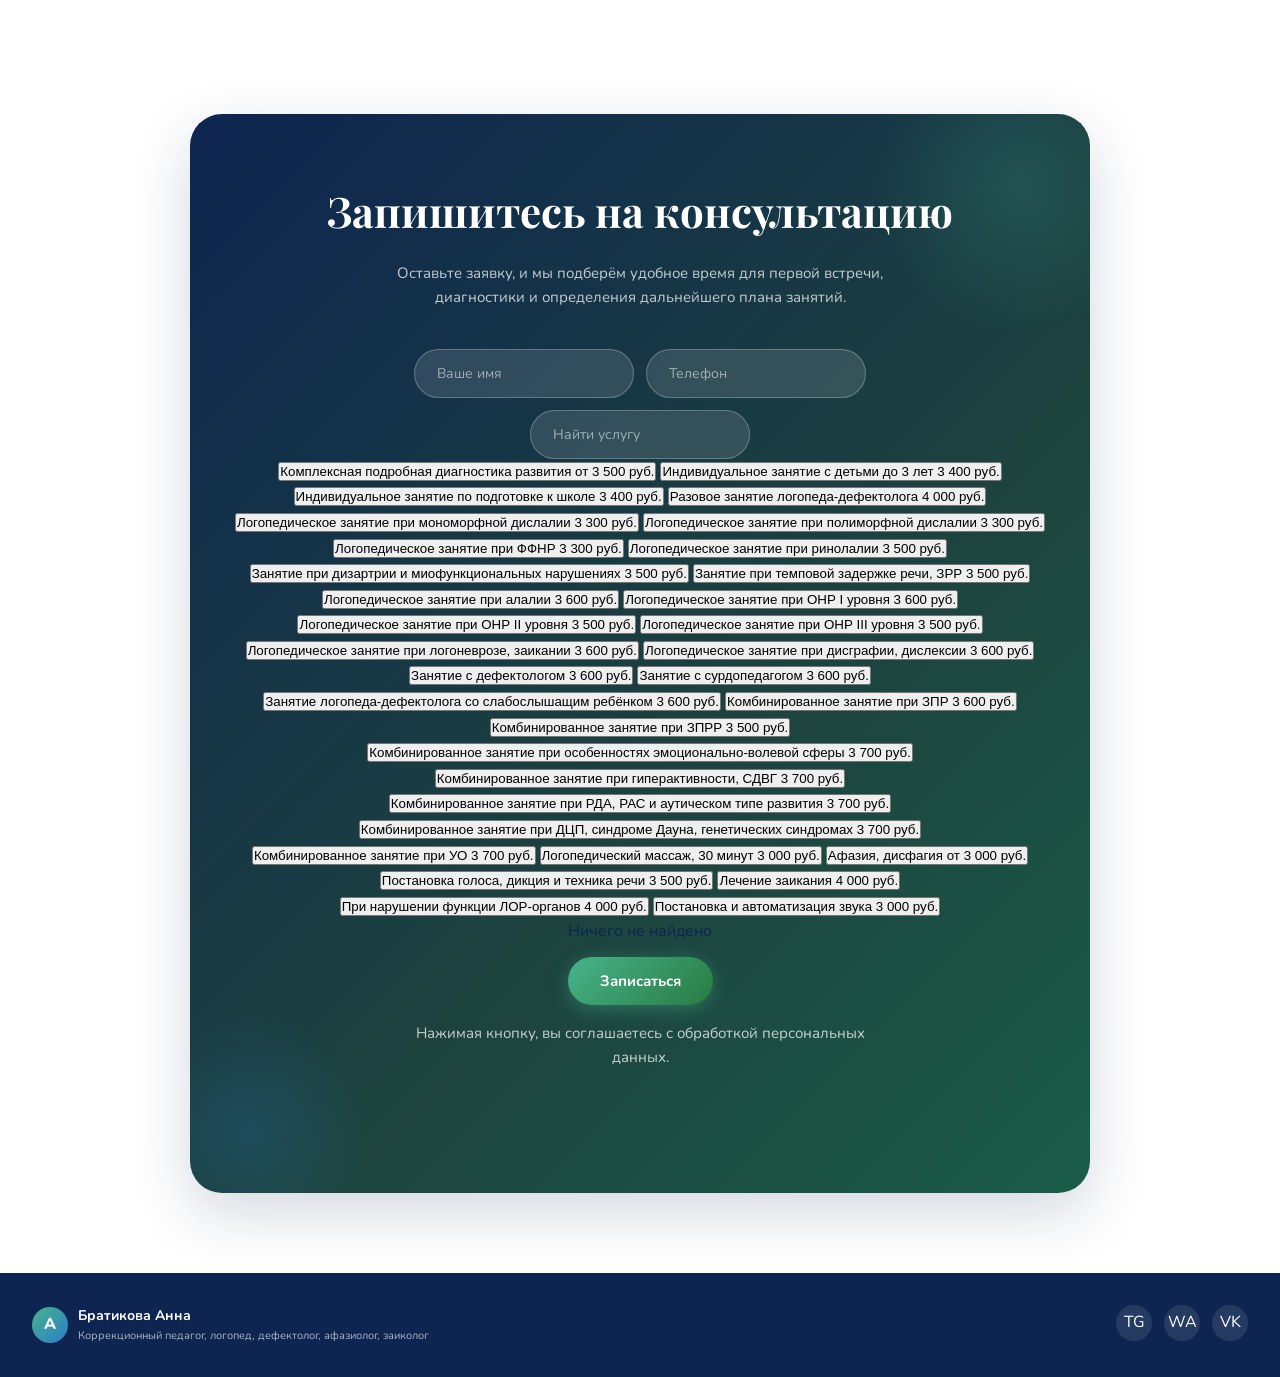
==== commit 9550974c: "index.html" ====
--- a/index.html
+++ b/index.html
@@ -149,15 +149,15 @@
   <section class="services" id="services">
     <div class="section-label">Направления работы</div>
     <h2 class="section-title">Как я могу вам помочь</h2>
-    <p class="section-desc">Каждое направление подбирается индивидуально: после диагностики становится понятно, какие шаги дадут лучший результат.</p>
+    <p class="section-desc">Цены указаны по прайсу. Для занятий из детского блока стоимость относится к курсу от 7 занятий, длительность одного занятия 45-60 минут.</p>
 
     <div class="accordion">
       <div class="accordion-item open" data-acc="acc1">
         <div class="accordion-header">
           <div class="accordion-icon-wrap">01</div>
           <div class="title-wrap">
-            <div class="main">Консультация и диагностика</div>
-            <div class="sub">Первая встреча, анализ речи и индивидуальный план</div>
+            <div class="main">Диагностика, ранний возраст и подготовка</div>
+            <div class="sub">Оценка развития, занятия до 3 лет, подготовка к школе</div>
           </div>
           <div class="accordion-chevron" aria-hidden="true"></div>
         </div>
@@ -165,24 +165,46 @@
           <div class="service-cards">
             <div class="service-card">
               <div class="service-image">
-                <img src="https://images.unsplash.com/photo-1577896851231-70ef18881754?auto=format&fit=crop&w=900&q=80" alt="Первая консультация">
-              </div>
-              <h4>Первая консультация</h4>
-              <p>Знакомство, сбор информации, диагностика речевых и неречевых навыков, определение дальнейших шагов.</p>
-              <div class="price-row">
-                <span class="price">По записи</span>
-                <span class="book-link" onclick="selectService('Первая консультация')">Записаться →</span>
-              </div>
-            </div>
-            <div class="service-card">
-              <div class="service-image">
-                <img src="https://images.unsplash.com/photo-1509062522246-3755977927d7?auto=format&fit=crop&w=900&q=80" alt="Индивидуальный план занятий">
-              </div>
-              <h4>Индивидуальный план занятий</h4>
-              <p>Программа строится с учётом возраста, особенностей развития, целей семьи и результатов диагностики.</p>
-              <div class="price-row">
-                <span class="price">После диагностики</span>
-                <span class="book-link" onclick="selectService('Первая консультация')">Записаться →</span>
+                <img src="https://images.unsplash.com/photo-1577896851231-70ef18881754?auto=format&fit=crop&w=900&q=80" alt="Комплексная диагностика">
+              </div>
+              <h4>Комплексная подробная диагностика развития</h4>
+              <p>Оценка познавательного, речевого и моторного развития с характеристикой для ребёнка или взрослого.</p>
+              <div class="price-row">
+                <span class="price">от 3 500 руб.</span>
+                <span class="book-link" onclick="selectService('Комплексная подробная диагностика развития - от 3 500 руб.')">Записаться →</span>
+              </div>
+            </div>
+            <div class="service-card">
+              <div class="service-image">
+                <img src="https://images.unsplash.com/photo-1516627145497-ae6968895b74?auto=format&fit=crop&w=900&q=80" alt="Ранний возраст">
+              </div>
+              <h4>Индивидуальное занятие с детьми до 3 лет</h4>
+              <p>Занятие для детей раннего возраста при отсутствии нарушений.</p>
+              <div class="price-row">
+                <span class="price">3 400 руб.</span>
+                <span class="book-link" onclick="selectService('Индивидуальное занятие с детьми до 3 лет - 3 400 руб.')">Записаться →</span>
+              </div>
+            </div>
+            <div class="service-card">
+              <div class="service-image">
+                <img src="https://images.unsplash.com/photo-1509062522246-3755977927d7?auto=format&fit=crop&w=900&q=80" alt="Подготовка к школе">
+              </div>
+              <h4>Индивидуальное занятие по подготовке к школе</h4>
+              <p>Всесторонняя подготовка дошкольников к обучению при отсутствии нарушений.</p>
+              <div class="price-row">
+                <span class="price">3 400 руб.</span>
+                <span class="book-link" onclick="selectService('Индивидуальное занятие по подготовке к школе - 3 400 руб.')">Записаться →</span>
+              </div>
+            </div>
+            <div class="service-card">
+              <div class="service-image">
+                <img src="https://images.unsplash.com/photo-1503676260728-1c00da094a0b?auto=format&fit=crop&w=900&q=80" alt="Разовое занятие">
+              </div>
+              <h4>Разовое занятие логопеда-дефектолога</h4>
+              <p>Индивидуальное занятие при разовой записи или курсе менее 7 занятий в месяц.</p>
+              <div class="price-row">
+                <span class="price">4 000 руб.</span>
+                <span class="book-link" onclick="selectService('Разовое занятие логопеда-дефектолога - 4 000 руб.')">Записаться →</span>
               </div>
             </div>
           </div>
@@ -193,8 +215,8 @@
         <div class="accordion-header">
           <div class="accordion-icon-wrap">2+</div>
           <div class="title-wrap">
-            <div class="main">Занятия логопеда с детьми</div>
-            <div class="sub">Запуск речи, звукопроизношение, подготовка к школе</div>
+            <div class="main">Детская логопедия</div>
+            <div class="sub">Звукопроизношение, ЗРР, ОНР, заикание, чтение и письмо</div>
           </div>
           <div class="accordion-chevron" aria-hidden="true"></div>
         </div>
@@ -202,24 +224,134 @@
           <div class="service-cards">
             <div class="service-card">
               <div class="service-image">
-                <img src="https://images.unsplash.com/photo-1516627145497-ae6968895b74?auto=format&fit=crop&w=900&q=80" alt="Занятия логопеда с детьми">
-              </div>
-              <h4>Занятия логопеда с детьми</h4>
-              <p>Работа с речевым развитием, артикуляцией, слуховым вниманием, словарём и связной речью.</p>
-              <div class="price-row">
-                <span class="price">По записи</span>
-                <span class="book-link" onclick="selectService('Занятия логопеда с детьми')">Записаться →</span>
-              </div>
-            </div>
-            <div class="service-card">
-              <div class="service-image">
-                <img src="https://images.unsplash.com/photo-1503676260728-1c00da094a0b?auto=format&fit=crop&w=900&q=80" alt="Коррекция дислексии и дисграфии">
-              </div>
-              <h4>Коррекция дислексии и дисграфии</h4>
-              <p>Помощь при нарушениях чтения и письма, развитие базовых речевых и учебных навыков.</p>
-              <div class="price-row">
-                <span class="price">По записи</span>
-                <span class="book-link" onclick="selectService('Коррекция дислексии и дисграфии')">Записаться →</span>
+                <img src="https://images.unsplash.com/photo-1516627145497-ae6968895b74?auto=format&fit=crop&w=900&q=80" alt="Мономорфная дислалия">
+              </div>
+              <h4>Логопедическое занятие при мономорфной дислалии</h4>
+              <p>Коррекция одного нарушенного звука или одной группы звуков.</p>
+              <div class="price-row">
+                <span class="price">3 300 руб.</span>
+                <span class="book-link" onclick="selectService('Логопедическое занятие при мономорфной дислалии - 3 300 руб.')">Записаться →</span>
+              </div>
+            </div>
+            <div class="service-card">
+              <div class="service-image">
+                <img src="https://images.unsplash.com/photo-1516627145497-ae6968895b74?auto=format&fit=crop&w=900&q=80" alt="Полиморфная дислалия">
+              </div>
+              <h4>Логопедическое занятие при полиморфной дислалии</h4>
+              <p>Работа с несколькими нарушенными звуками или группами звуков.</p>
+              <div class="price-row">
+                <span class="price">3 300 руб.</span>
+                <span class="book-link" onclick="selectService('Логопедическое занятие при полиморфной дислалии - 3 300 руб.')">Записаться →</span>
+              </div>
+            </div>
+            <div class="service-card">
+              <div class="service-image">
+                <img src="https://images.unsplash.com/photo-1503676260728-1c00da094a0b?auto=format&fit=crop&w=900&q=80" alt="ФФНР">
+              </div>
+              <h4>Логопедическое занятие при ФФНР</h4>
+              <p>Коррекция фонетико-фонематического недоразвития речи.</p>
+              <div class="price-row">
+                <span class="price">3 300 руб.</span>
+                <span class="book-link" onclick="selectService('Логопедическое занятие при ФФНР - 3 300 руб.')">Записаться →</span>
+              </div>
+            </div>
+            <div class="service-card">
+              <div class="service-image">
+                <img src="https://images.unsplash.com/photo-1544717305-2782549b5136?auto=format&fit=crop&w=900&q=80" alt="Ринолалия">
+              </div>
+              <h4>Логопедическое занятие при ринолалии</h4>
+              <p>Работа с особенностями голоса, произношения и резонанса.</p>
+              <div class="price-row">
+                <span class="price">3 500 руб.</span>
+                <span class="book-link" onclick="selectService('Логопедическое занятие при ринолалии - 3 500 руб.')">Записаться →</span>
+              </div>
+            </div>
+            <div class="service-card">
+              <div class="service-image">
+                <img src="https://images.unsplash.com/photo-1453738773917-9c3eff1db985?auto=format&fit=crop&w=900&q=80" alt="Дизартрия">
+              </div>
+              <h4>Занятие при дизартрии и миофункциональных нарушениях</h4>
+              <p>Коррекция стёртой дизартрии, дизартрии и миофункциональных нарушений.</p>
+              <div class="price-row">
+                <span class="price">3 500 руб.</span>
+                <span class="book-link" onclick="selectService('Занятие при дизартрии и миофункциональных нарушениях - 3 500 руб.')">Записаться →</span>
+              </div>
+            </div>
+            <div class="service-card">
+              <div class="service-image">
+                <img src="https://images.unsplash.com/photo-1516627145497-ae6968895b74?auto=format&fit=crop&w=900&q=80" alt="ЗРР">
+              </div>
+              <h4>Занятие при темповой задержке речи, ЗРР</h4>
+              <p>Запуск и развитие речи при задержке речевого развития.</p>
+              <div class="price-row">
+                <span class="price">3 500 руб.</span>
+                <span class="book-link" onclick="selectService('Занятие при темповой задержке речи, ЗРР - 3 500 руб.')">Записаться →</span>
+              </div>
+            </div>
+            <div class="service-card">
+              <div class="service-image">
+                <img src="https://images.unsplash.com/photo-1516627145497-ae6968895b74?auto=format&fit=crop&w=900&q=80" alt="Алалия">
+              </div>
+              <h4>Логопедическое занятие при алалии</h4>
+              <p>Системная работа над пониманием, запуском и развитием речи.</p>
+              <div class="price-row">
+                <span class="price">3 600 руб.</span>
+                <span class="book-link" onclick="selectService('Логопедическое занятие при алалии - 3 600 руб.')">Записаться →</span>
+              </div>
+            </div>
+            <div class="service-card">
+              <div class="service-image">
+                <img src="https://images.unsplash.com/photo-1509062522246-3755977927d7?auto=format&fit=crop&w=900&q=80" alt="ОНР I уровня">
+              </div>
+              <h4>Логопедическое занятие при ОНР I уровня</h4>
+              <p>Развитие речевой системы при общем недоразвитии речи I уровня.</p>
+              <div class="price-row">
+                <span class="price">3 600 руб.</span>
+                <span class="book-link" onclick="selectService('Логопедическое занятие при ОНР I уровня - 3 600 руб.')">Записаться →</span>
+              </div>
+            </div>
+            <div class="service-card">
+              <div class="service-image">
+                <img src="https://images.unsplash.com/photo-1509062522246-3755977927d7?auto=format&fit=crop&w=900&q=80" alt="ОНР II уровня">
+              </div>
+              <h4>Логопедическое занятие при ОНР II уровня</h4>
+              <p>Коррекционная работа при общем недоразвитии речи II уровня.</p>
+              <div class="price-row">
+                <span class="price">3 500 руб.</span>
+                <span class="book-link" onclick="selectService('Логопедическое занятие при ОНР II уровня - 3 500 руб.')">Записаться →</span>
+              </div>
+            </div>
+            <div class="service-card">
+              <div class="service-image">
+                <img src="https://images.unsplash.com/photo-1509062522246-3755977927d7?auto=format&fit=crop&w=900&q=80" alt="ОНР III уровня">
+              </div>
+              <h4>Логопедическое занятие при ОНР III уровня</h4>
+              <p>Развитие связной речи, словаря, грамматики и звукопроизношения.</p>
+              <div class="price-row">
+                <span class="price">3 500 руб.</span>
+                <span class="book-link" onclick="selectService('Логопедическое занятие при ОНР III уровня - 3 500 руб.')">Записаться →</span>
+              </div>
+            </div>
+            <div class="service-card">
+              <div class="service-image">
+                <img src="https://images.unsplash.com/photo-1521737604893-d14cc237f11d?auto=format&fit=crop&w=900&q=80" alt="Логоневроз">
+              </div>
+              <h4>Логопедическое занятие при логоневрозе, заикании</h4>
+              <p>Работа с темпом речи, дыханием, плавностью и уверенностью.</p>
+              <div class="price-row">
+                <span class="price">3 600 руб.</span>
+                <span class="book-link" onclick="selectService('Логопедическое занятие при логоневрозе, заикании - 3 600 руб.')">Записаться →</span>
+              </div>
+            </div>
+            <div class="service-card">
+              <div class="service-image">
+                <img src="https://images.unsplash.com/photo-1503676260728-1c00da094a0b?auto=format&fit=crop&w=900&q=80" alt="Дисграфия и дислексия">
+              </div>
+              <h4>Логопедическое занятие при дисграфии, дислексии</h4>
+              <p>Коррекция трудностей письма и чтения.</p>
+              <div class="price-row">
+                <span class="price">3 600 руб.</span>
+                <span class="book-link" onclick="selectService('Логопедическое занятие при дисграфии, дислексии - 3 600 руб.')">Записаться →</span>
               </div>
             </div>
           </div>
@@ -227,11 +359,147 @@
       </div>
 
       <div class="accordion-item" data-acc="acc3">
+        <div class="accordion-header">
+          <div class="accordion-icon-wrap">03</div>
+          <div class="title-wrap">
+            <div class="main">Дефектолог и комплексные занятия</div>
+            <div class="sub">ЗПР, ЗПРР, РАС, СДВГ, ДЦП, слабослышащие дети</div>
+          </div>
+          <div class="accordion-chevron" aria-hidden="true"></div>
+        </div>
+        <div class="accordion-body">
+          <div class="service-cards">
+            <div class="service-card">
+              <div class="service-image">
+                <img src="https://images.unsplash.com/photo-1509062522246-3755977927d7?auto=format&fit=crop&w=900&q=80" alt="Дефектолог">
+              </div>
+              <h4>Занятие с дефектологом</h4>
+              <p>Развитие познавательных функций, учебных навыков и базовых предпосылок обучения.</p>
+              <div class="price-row">
+                <span class="price">3 600 руб.</span>
+                <span class="book-link" onclick="selectService('Занятие с дефектологом - 3 600 руб.')">Записаться →</span>
+              </div>
+            </div>
+            <div class="service-card">
+              <div class="service-image">
+                <img src="https://images.unsplash.com/photo-1509062522246-3755977927d7?auto=format&fit=crop&w=900&q=80" alt="Сурдопедагог">
+              </div>
+              <h4>Занятие с сурдопедагогом</h4>
+              <p>Специализированная помощь детям с нарушениями слуха.</p>
+              <div class="price-row">
+                <span class="price">3 600 руб.</span>
+                <span class="book-link" onclick="selectService('Занятие с сурдопедагогом - 3 600 руб.')">Записаться →</span>
+              </div>
+            </div>
+            <div class="service-card">
+              <div class="service-image">
+                <img src="https://images.unsplash.com/photo-1516627145497-ae6968895b74?auto=format&fit=crop&w=900&q=80" alt="Слабослышащий ребёнок">
+              </div>
+              <h4>Занятие логопеда-дефектолога со слабослышащим ребёнком</h4>
+              <p>Комплексная поддержка речи и обучения с учётом особенностей слухового восприятия.</p>
+              <div class="price-row">
+                <span class="price">3 600 руб.</span>
+                <span class="book-link" onclick="selectService('Занятие логопеда-дефектолога со слабослышащим ребёнком - 3 600 руб.')">Записаться →</span>
+              </div>
+            </div>
+            <div class="service-card">
+              <div class="service-image">
+                <img src="https://images.unsplash.com/photo-1516627145497-ae6968895b74?auto=format&fit=crop&w=900&q=80" alt="ЗПР">
+              </div>
+              <h4>Комбинированное занятие при ЗПР</h4>
+              <p>Формат логопед + дефектолог для детей с задержкой психического развития.</p>
+              <div class="price-row">
+                <span class="price">3 600 руб.</span>
+                <span class="book-link" onclick="selectService('Комбинированное занятие при ЗПР - 3 600 руб.')">Записаться →</span>
+              </div>
+            </div>
+            <div class="service-card">
+              <div class="service-image">
+                <img src="https://images.unsplash.com/photo-1516627145497-ae6968895b74?auto=format&fit=crop&w=900&q=80" alt="ЗПРР">
+              </div>
+              <h4>Комбинированное занятие при ЗПРР</h4>
+              <p>Логопедическая и дефектологическая помощь при задержке психоречевого развития.</p>
+              <div class="price-row">
+                <span class="price">3 500 руб.</span>
+                <span class="book-link" onclick="selectService('Комбинированное занятие при ЗПРР - 3 500 руб.')">Записаться →</span>
+              </div>
+            </div>
+            <div class="service-card">
+              <div class="service-image">
+                <img src="https://images.unsplash.com/photo-1521737604893-d14cc237f11d?auto=format&fit=crop&w=900&q=80" alt="Эмоционально-волевая сфера">
+              </div>
+              <h4>Комбинированное занятие при особенностях эмоционально-волевой сферы</h4>
+              <p>Поддержка речи, поведения, внимания и включения в занятие.</p>
+              <div class="price-row">
+                <span class="price">3 700 руб.</span>
+                <span class="book-link" onclick="selectService('Комбинированное занятие при особенностях эмоционально-волевой сферы - 3 700 руб.')">Записаться →</span>
+              </div>
+            </div>
+            <div class="service-card">
+              <div class="service-image">
+                <img src="https://images.unsplash.com/photo-1521737604893-d14cc237f11d?auto=format&fit=crop&w=900&q=80" alt="СДВГ">
+              </div>
+              <h4>Комбинированное занятие при гиперактивности, СДВГ</h4>
+              <p>Коррекционная работа с учётом трудностей внимания и саморегуляции.</p>
+              <div class="price-row">
+                <span class="price">3 700 руб.</span>
+                <span class="book-link" onclick="selectService('Комбинированное занятие при гиперактивности, СДВГ - 3 700 руб.')">Записаться →</span>
+              </div>
+            </div>
+            <div class="service-card">
+              <div class="service-image">
+                <img src="https://images.unsplash.com/photo-1521737604893-d14cc237f11d?auto=format&fit=crop&w=900&q=80" alt="РАС">
+              </div>
+              <h4>Комбинированное занятие при РДА, РАС и аутическом типе развития</h4>
+              <p>Помощь при РДА, РАС, аутическом типе развития и атипичном аутизме.</p>
+              <div class="price-row">
+                <span class="price">3 700 руб.</span>
+                <span class="book-link" onclick="selectService('Комбинированное занятие при РДА, РАС и аутическом типе развития - 3 700 руб.')">Записаться →</span>
+              </div>
+            </div>
+            <div class="service-card">
+              <div class="service-image">
+                <img src="https://images.unsplash.com/photo-1516627145497-ae6968895b74?auto=format&fit=crop&w=900&q=80" alt="ДЦП и синдромы">
+              </div>
+              <h4>Комбинированное занятие при ДЦП, синдроме Дауна, генетических синдромах</h4>
+              <p>Индивидуальная коррекционная работа с учётом моторных и когнитивных особенностей.</p>
+              <div class="price-row">
+                <span class="price">3 700 руб.</span>
+                <span class="book-link" onclick="selectService('Комбинированное занятие при ДЦП, синдроме Дауна, генетических синдромах - 3 700 руб.')">Записаться →</span>
+              </div>
+            </div>
+            <div class="service-card">
+              <div class="service-image">
+                <img src="https://images.unsplash.com/photo-1516627145497-ae6968895b74?auto=format&fit=crop&w=900&q=80" alt="УО">
+              </div>
+              <h4>Комбинированное занятие при УО</h4>
+              <p>Логопедическая и дефектологическая поддержка при умственной отсталости.</p>
+              <div class="price-row">
+                <span class="price">3 700 руб.</span>
+                <span class="book-link" onclick="selectService('Комбинированное занятие при УО - 3 700 руб.')">Записаться →</span>
+              </div>
+            </div>
+            <div class="service-card">
+              <div class="service-image">
+                <img src="https://images.unsplash.com/photo-1453738773917-9c3eff1db985?auto=format&fit=crop&w=900&q=80" alt="Логопедический массаж">
+              </div>
+              <h4>Логопедический массаж, 30 минут</h4>
+              <p>Работа с тонусом, подвижностью и чувствительностью артикуляционного аппарата.</p>
+              <div class="price-row">
+                <span class="price">3 000 руб.</span>
+                <span class="book-link" onclick="selectService('Логопедический массаж, 30 минут - 3 000 руб.')">Записаться →</span>
+              </div>
+            </div>
+          </div>
+        </div>
+      </div>
+
+      <div class="accordion-item" data-acc="acc4">
         <div class="accordion-header">
           <div class="accordion-icon-wrap">18+</div>
           <div class="title-wrap">
-            <div class="main">Логопед для взрослых</div>
-            <div class="sub">Дикция, заикание, афазия, речь для выступлений</div>
+            <div class="main">Взрослые, голос и ЛОР-направление</div>
+            <div class="sub">Афазия, дисфагия, дикция, голос, заикание, постановка звука</div>
           </div>
           <div class="accordion-chevron" aria-hidden="true"></div>
         </div>
@@ -239,35 +507,57 @@
           <div class="service-cards">
             <div class="service-card">
               <div class="service-image">
-                <img src="https://images.unsplash.com/photo-1544717305-2782549b5136?auto=format&fit=crop&w=900&q=80" alt="Логопед для взрослых">
-              </div>
-              <h4>Логопед для взрослых</h4>
-              <p>Работа над произношением, дикцией, акцентом, уверенностью в речи и публичными выступлениями.</p>
-              <div class="price-row">
-                <span class="price">По записи</span>
-                <span class="book-link" onclick="selectService('Логопед для взрослых')">Записаться →</span>
-              </div>
-            </div>
-            <div class="service-card">
-              <div class="service-image">
-                <img src="https://images.unsplash.com/photo-1521737604893-d14cc237f11d?auto=format&fit=crop&w=900&q=80" alt="Терапия заикания и афазии">
-              </div>
-              <h4>Терапия заикания и реабилитация при афазии</h4>
-              <p>Коррекционная работа с темпом, дыханием, речевыми навыками и восстановлением коммуникации.</p>
-              <div class="price-row">
-                <span class="price">По записи</span>
-                <span class="book-link" onclick="selectService('Терапия заикания')">Записаться →</span>
-              </div>
-            </div>
-            <div class="service-card">
-              <div class="service-image">
-                <img src="https://images.unsplash.com/photo-1453738773917-9c3eff1db985?auto=format&fit=crop&w=900&q=80" alt="Логопедический массаж">
-              </div>
-              <h4>Логопедический и зондовый массаж</h4>
-              <p>Специализированная помощь для улучшения тонуса, подвижности и чувствительности артикуляционного аппарата.</p>
-              <div class="price-row">
-                <span class="price">По записи</span>
-                <span class="book-link" onclick="selectService('Логопедический и зондовый массаж')">Записаться →</span>
+                <img src="https://images.unsplash.com/photo-1544717305-2782549b5136?auto=format&fit=crop&w=900&q=80" alt="Афазия и дисфагия">
+              </div>
+              <h4>Афазия, дисфагия</h4>
+              <p>Занятие длительностью от 40 до 90 минут для взрослых после инсульта или черепно-мозговой травмы.</p>
+              <div class="price-row">
+                <span class="price">от 3 000 руб.</span>
+                <span class="book-link" onclick="selectService('Афазия, дисфагия - от 3 000 руб.')">Записаться →</span>
+              </div>
+            </div>
+            <div class="service-card">
+              <div class="service-image">
+                <img src="https://images.unsplash.com/photo-1544717305-2782549b5136?auto=format&fit=crop&w=900&q=80" alt="Постановка голоса">
+              </div>
+              <h4>Постановка голоса, дикция и техника речи</h4>
+              <p>Снятие зажимов, логопедический массаж, дыхательная и артикуляционная гимнастика, голосовые упражнения.</p>
+              <div class="price-row">
+                <span class="price">3 500 руб.</span>
+                <span class="book-link" onclick="selectService('Постановка голоса, дикция и техника речи - 3 500 руб.')">Записаться →</span>
+              </div>
+            </div>
+            <div class="service-card">
+              <div class="service-image">
+                <img src="https://images.unsplash.com/photo-1521737604893-d14cc237f11d?auto=format&fit=crop&w=900&q=80" alt="Лечение заикания">
+              </div>
+              <h4>Лечение заикания</h4>
+              <p>Логопедический массаж, дыхательная и артикуляционная гимнастика, голосовые и логоритмические упражнения.</p>
+              <div class="price-row">
+                <span class="price">4 000 руб.</span>
+                <span class="book-link" onclick="selectService('Лечение заикания - 4 000 руб.')">Записаться →</span>
+              </div>
+            </div>
+            <div class="service-card">
+              <div class="service-image">
+                <img src="https://images.unsplash.com/photo-1544717305-2782549b5136?auto=format&fit=crop&w=900&q=80" alt="ЛОР-направление">
+              </div>
+              <h4>При нарушении функции ЛОР-органов</h4>
+              <p>Развитие нёбно-глоточного смыкания, коррекция гипотонии, дыхательная гимнастика, артикуляционная гимнастика, голосовые резонаторы.</p>
+              <div class="price-row">
+                <span class="price">4 000 руб.</span>
+                <span class="book-link" onclick="selectService('При нарушении функции ЛОР-органов - 4 000 руб.')">Записаться →</span>
+              </div>
+            </div>
+            <div class="service-card">
+              <div class="service-image">
+                <img src="https://images.unsplash.com/photo-1453738773917-9c3eff1db985?auto=format&fit=crop&w=900&q=80" alt="Постановка звука">
+              </div>
+              <h4>Постановка и автоматизация звука</h4>
+              <p>Постановка звука и закрепление правильного произношения в речи.</p>
+              <div class="price-row">
+                <span class="price">3 000 руб.</span>
+                <span class="book-link" onclick="selectService('Постановка и автоматизация звука - 3 000 руб.')">Записаться →</span>
               </div>
             </div>
           </div>
@@ -345,16 +635,45 @@
       <form class="cta-form" id="ctaForm" novalidate>
         <input type="text" id="nameInput" placeholder="Ваше имя" autocomplete="name" required>
         <input type="tel" id="phoneInput" placeholder="Телефон" autocomplete="tel" required>
-        <select id="service" required>
-          <option value="">Выберите услугу</option>
-          <option>Первая консультация</option>
-          <option>Занятия логопеда с детьми</option>
-          <option>Логопед для взрослых</option>
-          <option>Терапия заикания</option>
-          <option>Коррекция дислексии и дисграфии</option>
-          <option>Реабилитация при афазии</option>
-          <option>Логопедический и зондовый массаж</option>
-        </select>
+        <div class="service-picker" id="servicePicker">
+          <input type="text" id="serviceSearch" placeholder="Найти услугу" autocomplete="off" aria-label="Поиск услуги">
+          <input type="hidden" id="service" required>
+          <div class="service-dropdown" id="serviceDropdown">
+            <button type="button" class="service-option" data-value="Комплексная подробная диагностика развития - от 3 500 руб.">Комплексная подробная диагностика развития <span>от 3 500 руб.</span></button>
+            <button type="button" class="service-option" data-value="Индивидуальное занятие с детьми до 3 лет - 3 400 руб.">Индивидуальное занятие с детьми до 3 лет <span>3 400 руб.</span></button>
+            <button type="button" class="service-option" data-value="Индивидуальное занятие по подготовке к школе - 3 400 руб.">Индивидуальное занятие по подготовке к школе <span>3 400 руб.</span></button>
+            <button type="button" class="service-option" data-value="Разовое занятие логопеда-дефектолога - 4 000 руб.">Разовое занятие логопеда-дефектолога <span>4 000 руб.</span></button>
+            <button type="button" class="service-option" data-value="Логопедическое занятие при мономорфной дислалии - 3 300 руб.">Логопедическое занятие при мономорфной дислалии <span>3 300 руб.</span></button>
+            <button type="button" class="service-option" data-value="Логопедическое занятие при полиморфной дислалии - 3 300 руб.">Логопедическое занятие при полиморфной дислалии <span>3 300 руб.</span></button>
+            <button type="button" class="service-option" data-value="Логопедическое занятие при ФФНР - 3 300 руб.">Логопедическое занятие при ФФНР <span>3 300 руб.</span></button>
+            <button type="button" class="service-option" data-value="Логопедическое занятие при ринолалии - 3 500 руб.">Логопедическое занятие при ринолалии <span>3 500 руб.</span></button>
+            <button type="button" class="service-option" data-value="Занятие при дизартрии и миофункциональных нарушениях - 3 500 руб.">Занятие при дизартрии и миофункциональных нарушениях <span>3 500 руб.</span></button>
+            <button type="button" class="service-option" data-value="Занятие при темповой задержке речи, ЗРР - 3 500 руб.">Занятие при темповой задержке речи, ЗРР <span>3 500 руб.</span></button>
+            <button type="button" class="service-option" data-value="Логопедическое занятие при алалии - 3 600 руб.">Логопедическое занятие при алалии <span>3 600 руб.</span></button>
+            <button type="button" class="service-option" data-value="Логопедическое занятие при ОНР I уровня - 3 600 руб.">Логопедическое занятие при ОНР I уровня <span>3 600 руб.</span></button>
+            <button type="button" class="service-option" data-value="Логопедическое занятие при ОНР II уровня - 3 500 руб.">Логопедическое занятие при ОНР II уровня <span>3 500 руб.</span></button>
+            <button type="button" class="service-option" data-value="Логопедическое занятие при ОНР III уровня - 3 500 руб.">Логопедическое занятие при ОНР III уровня <span>3 500 руб.</span></button>
+            <button type="button" class="service-option" data-value="Логопедическое занятие при логоневрозе, заикании - 3 600 руб.">Логопедическое занятие при логоневрозе, заикании <span>3 600 руб.</span></button>
+            <button type="button" class="service-option" data-value="Логопедическое занятие при дисграфии, дислексии - 3 600 руб.">Логопедическое занятие при дисграфии, дислексии <span>3 600 руб.</span></button>
+            <button type="button" class="service-option" data-value="Занятие с дефектологом - 3 600 руб.">Занятие с дефектологом <span>3 600 руб.</span></button>
+            <button type="button" class="service-option" data-value="Занятие с сурдопедагогом - 3 600 руб.">Занятие с сурдопедагогом <span>3 600 руб.</span></button>
+            <button type="button" class="service-option" data-value="Занятие логопеда-дефектолога со слабослышащим ребёнком - 3 600 руб.">Занятие логопеда-дефектолога со слабослышащим ребёнком <span>3 600 руб.</span></button>
+            <button type="button" class="service-option" data-value="Комбинированное занятие при ЗПР - 3 600 руб.">Комбинированное занятие при ЗПР <span>3 600 руб.</span></button>
+            <button type="button" class="service-option" data-value="Комбинированное занятие при ЗПРР - 3 500 руб.">Комбинированное занятие при ЗПРР <span>3 500 руб.</span></button>
+            <button type="button" class="service-option" data-value="Комбинированное занятие при особенностях эмоционально-волевой сферы - 3 700 руб.">Комбинированное занятие при особенностях эмоционально-волевой сферы <span>3 700 руб.</span></button>
+            <button type="button" class="service-option" data-value="Комбинированное занятие при гиперактивности, СДВГ - 3 700 руб.">Комбинированное занятие при гиперактивности, СДВГ <span>3 700 руб.</span></button>
+            <button type="button" class="service-option" data-value="Комбинированное занятие при РДА, РАС и аутическом типе развития - 3 700 руб.">Комбинированное занятие при РДА, РАС и аутическом типе развития <span>3 700 руб.</span></button>
+            <button type="button" class="service-option" data-value="Комбинированное занятие при ДЦП, синдроме Дауна, генетических синдромах - 3 700 руб.">Комбинированное занятие при ДЦП, синдроме Дауна, генетических синдромах <span>3 700 руб.</span></button>
+            <button type="button" class="service-option" data-value="Комбинированное занятие при УО - 3 700 руб.">Комбинированное занятие при УО <span>3 700 руб.</span></button>
+            <button type="button" class="service-option" data-value="Логопедический массаж, 30 минут - 3 000 руб.">Логопедический массаж, 30 минут <span>3 000 руб.</span></button>
+            <button type="button" class="service-option" data-value="Афазия, дисфагия - от 3 000 руб.">Афазия, дисфагия <span>от 3 000 руб.</span></button>
+            <button type="button" class="service-option" data-value="Постановка голоса, дикция и техника речи - 3 500 руб.">Постановка голоса, дикция и техника речи <span>3 500 руб.</span></button>
+            <button type="button" class="service-option" data-value="Лечение заикания - 4 000 руб.">Лечение заикания <span>4 000 руб.</span></button>
+            <button type="button" class="service-option" data-value="При нарушении функции ЛОР-органов - 4 000 руб.">При нарушении функции ЛОР-органов <span>4 000 руб.</span></button>
+            <button type="button" class="service-option" data-value="Постановка и автоматизация звука - 3 000 руб.">Постановка и автоматизация звука <span>3 000 руб.</span></button>
+            <div class="service-empty" id="serviceEmpty">Ничего не найдено</div>
+          </div>
+        </div>
         <button type="submit" class="btn-cta">Записаться</button>
       </form>
       <p class="cta-consent">Нажимая кнопку, вы соглашаетесь с обработкой персональных данных.</p>
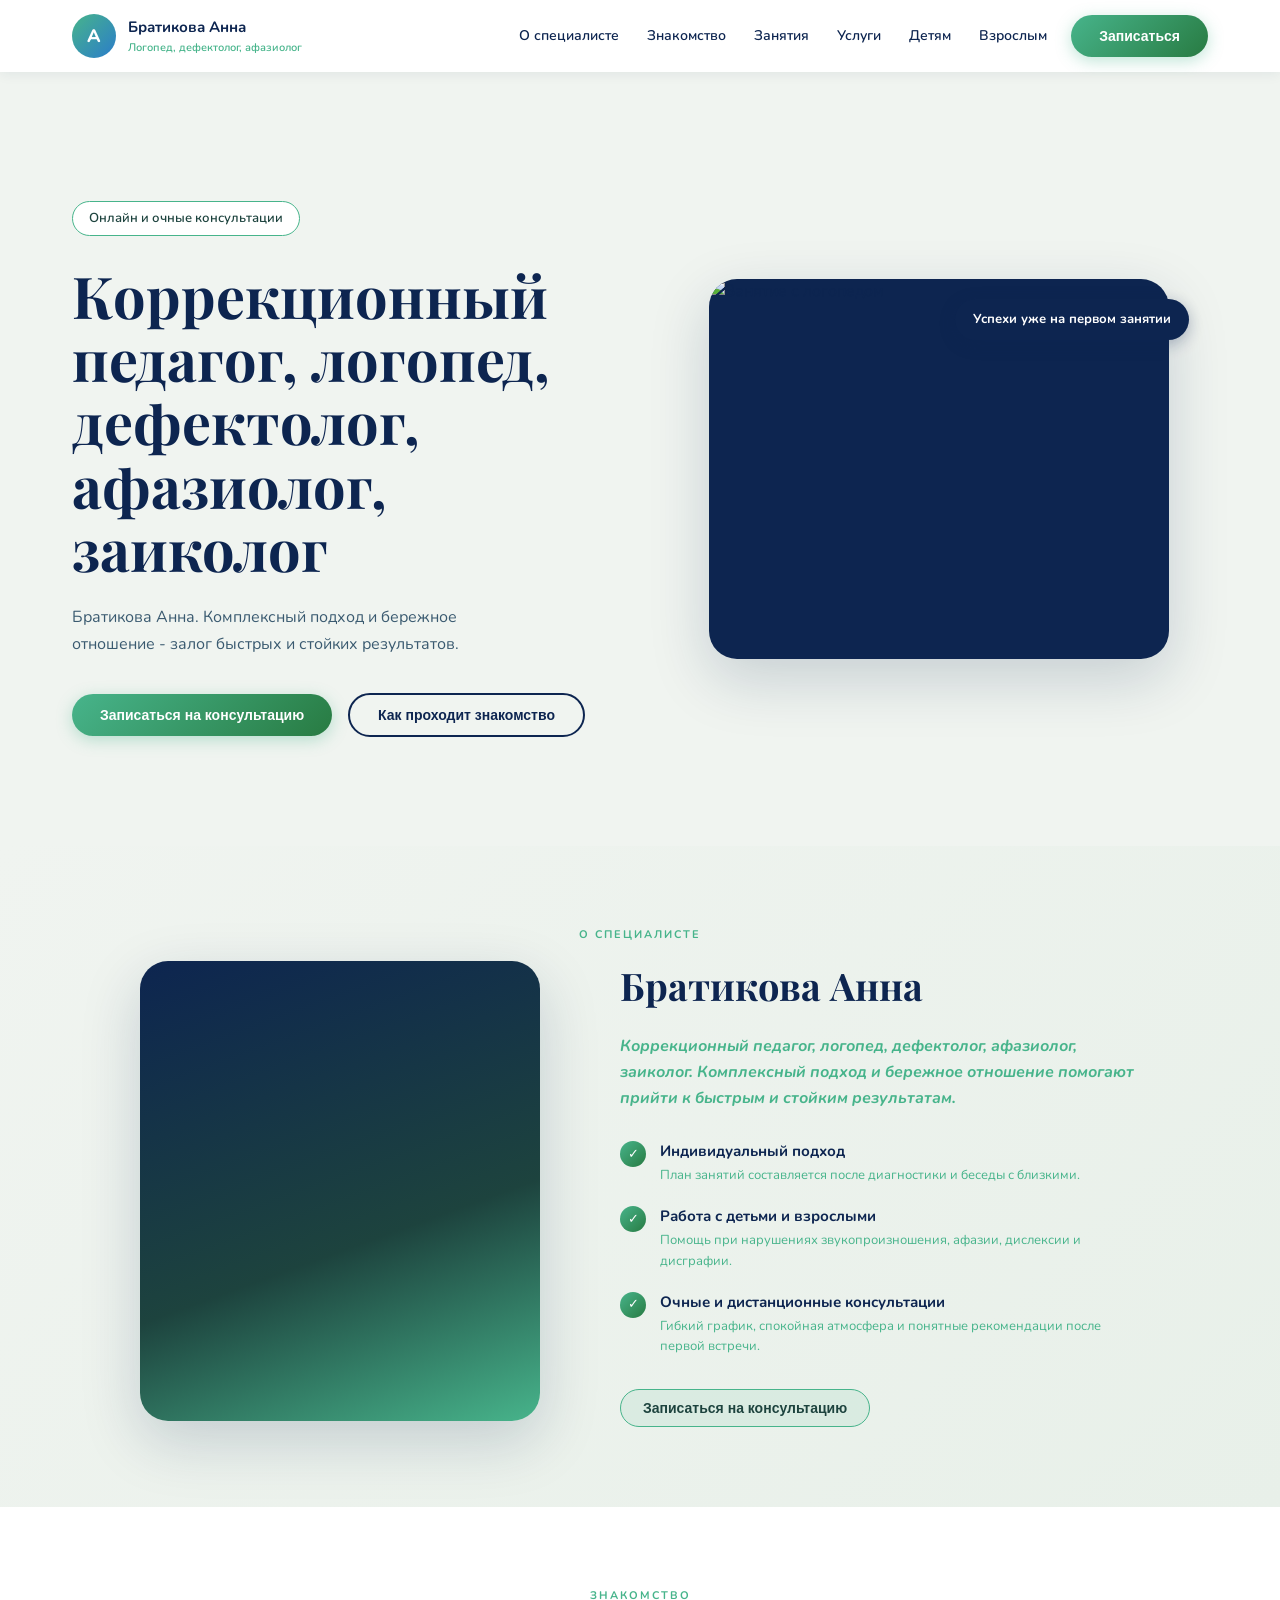
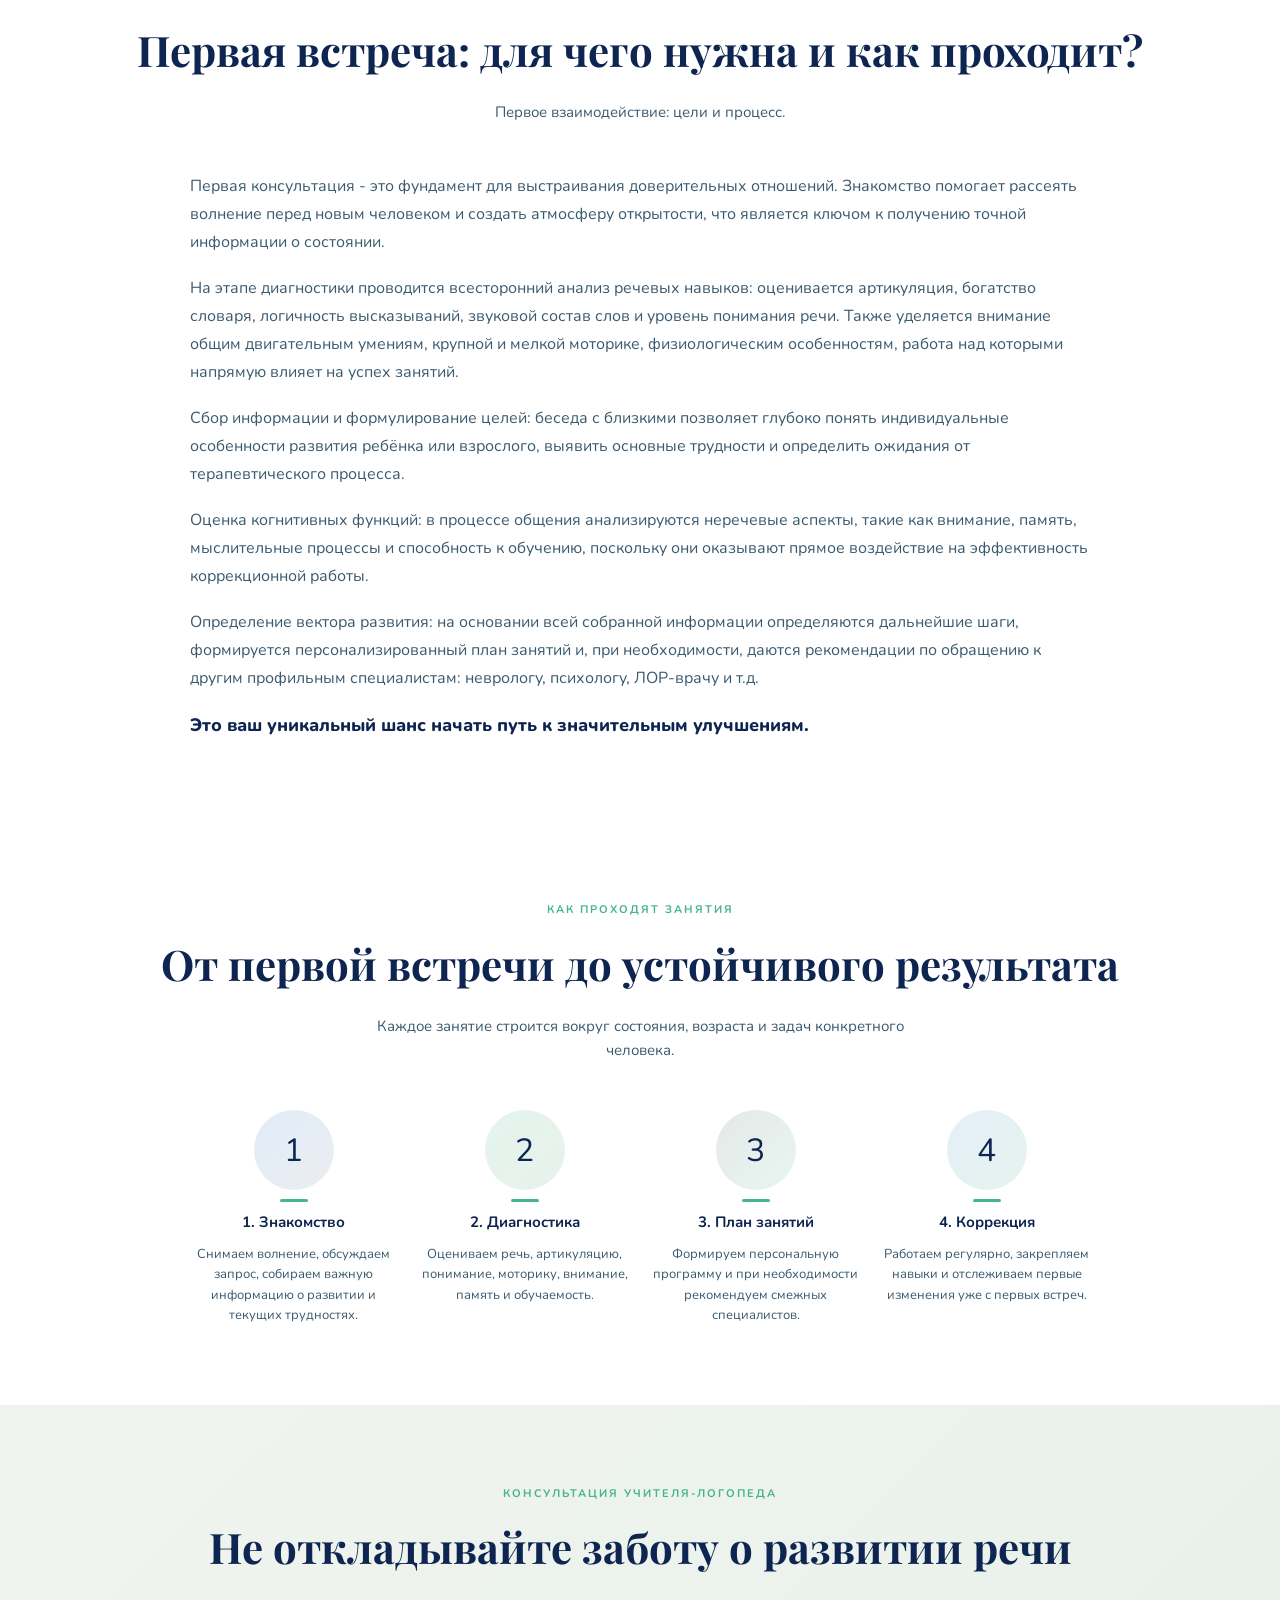
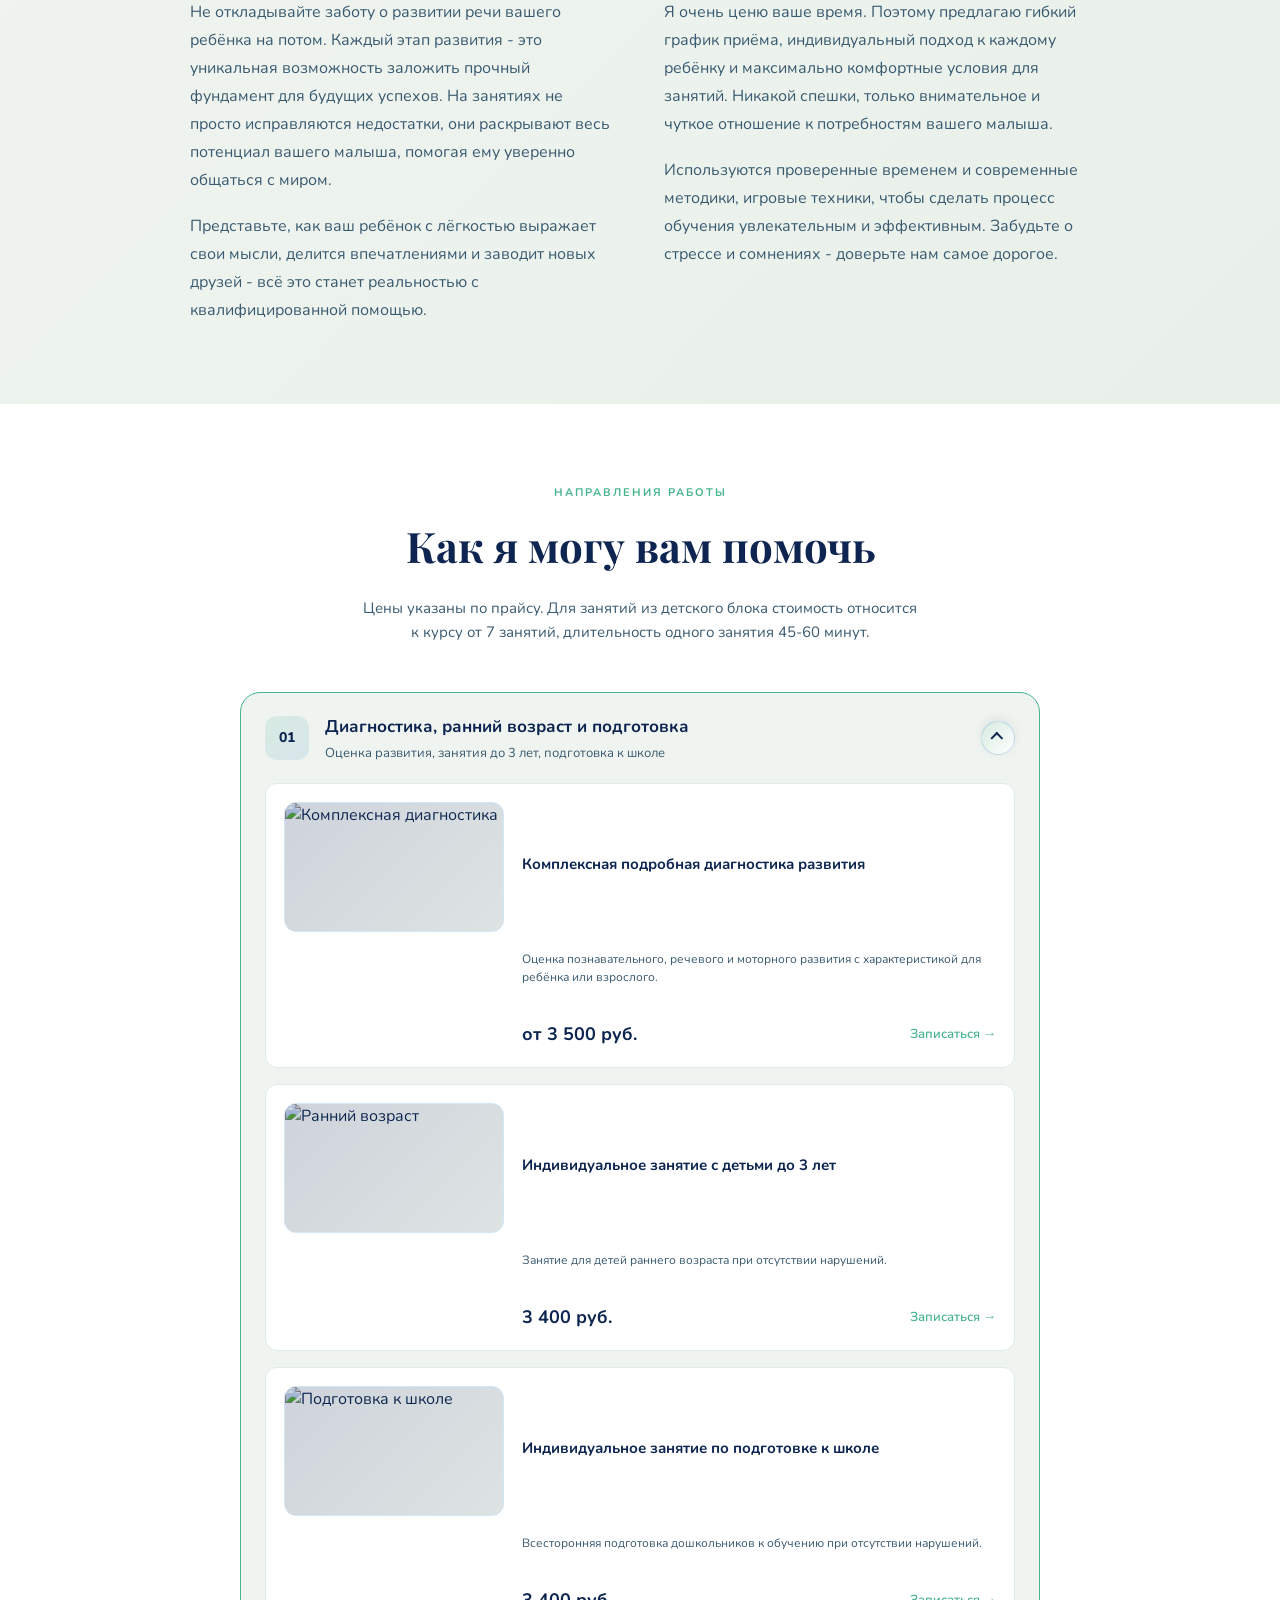
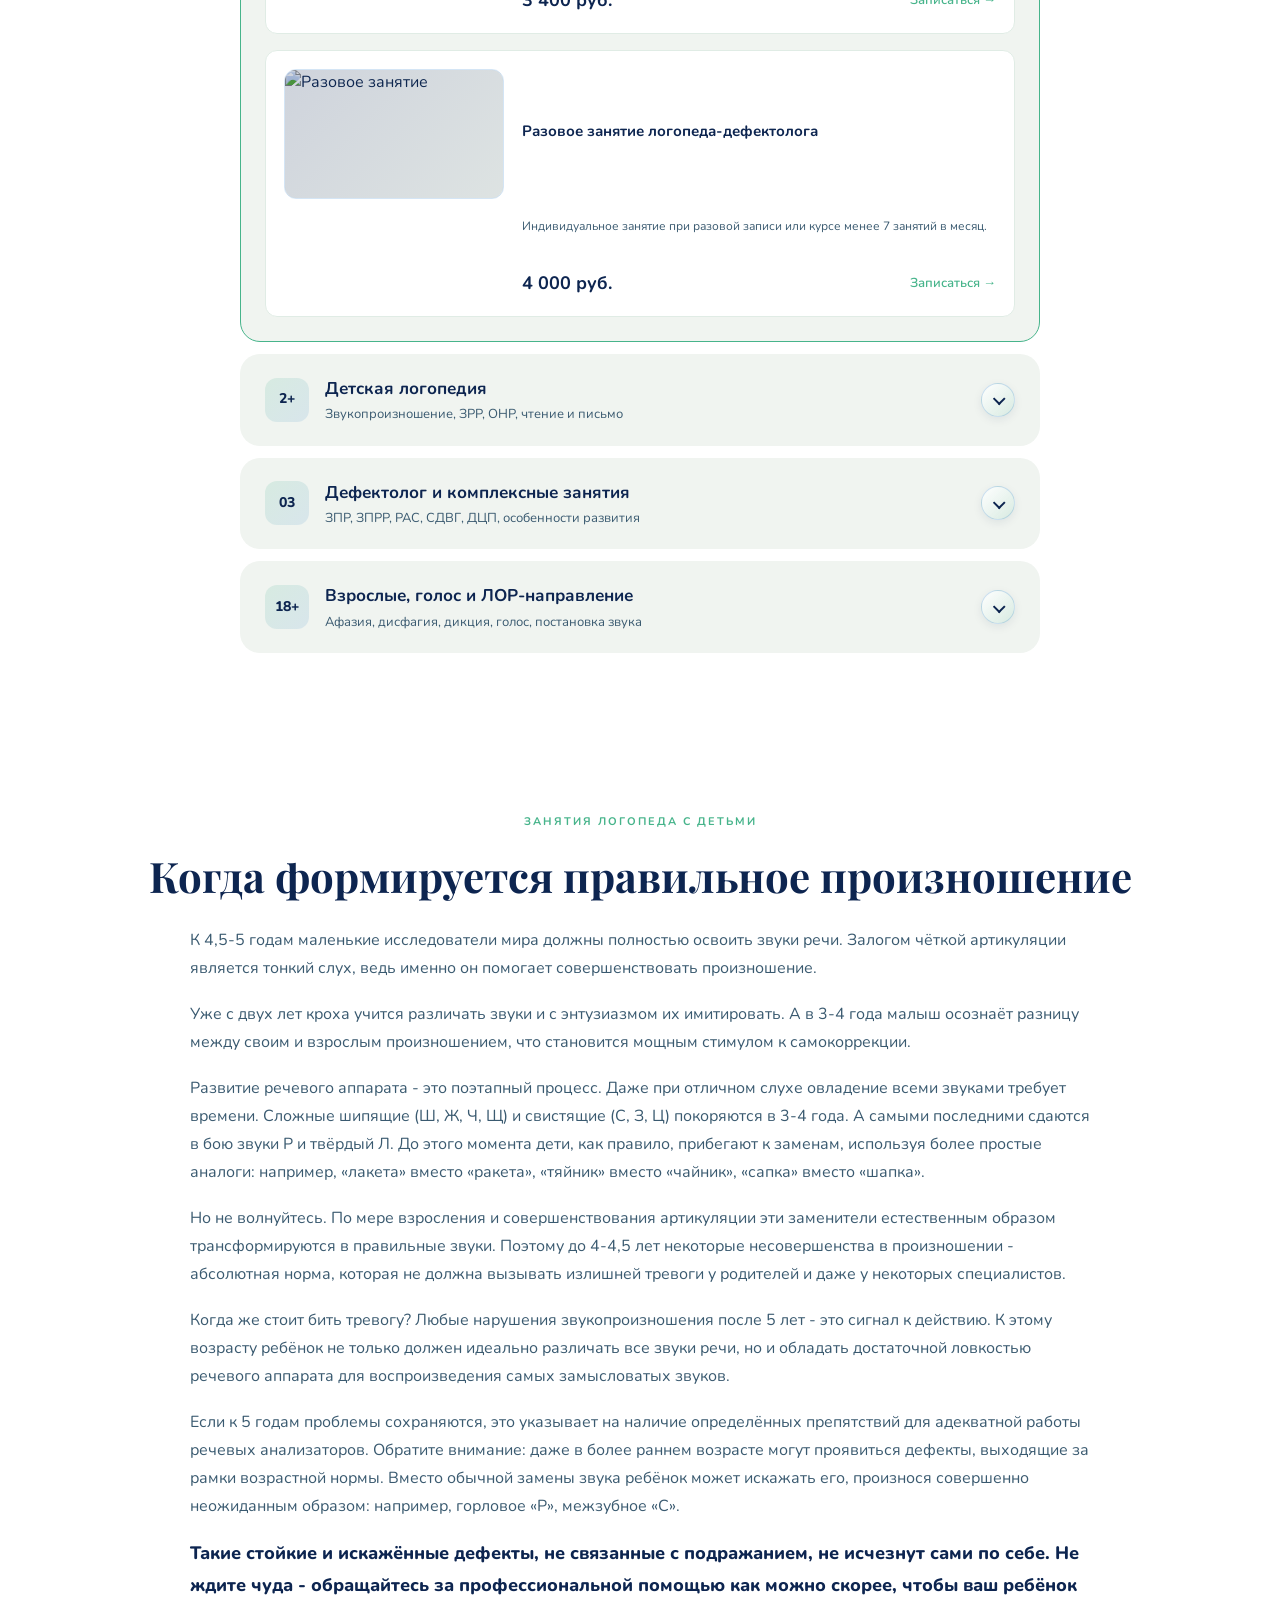
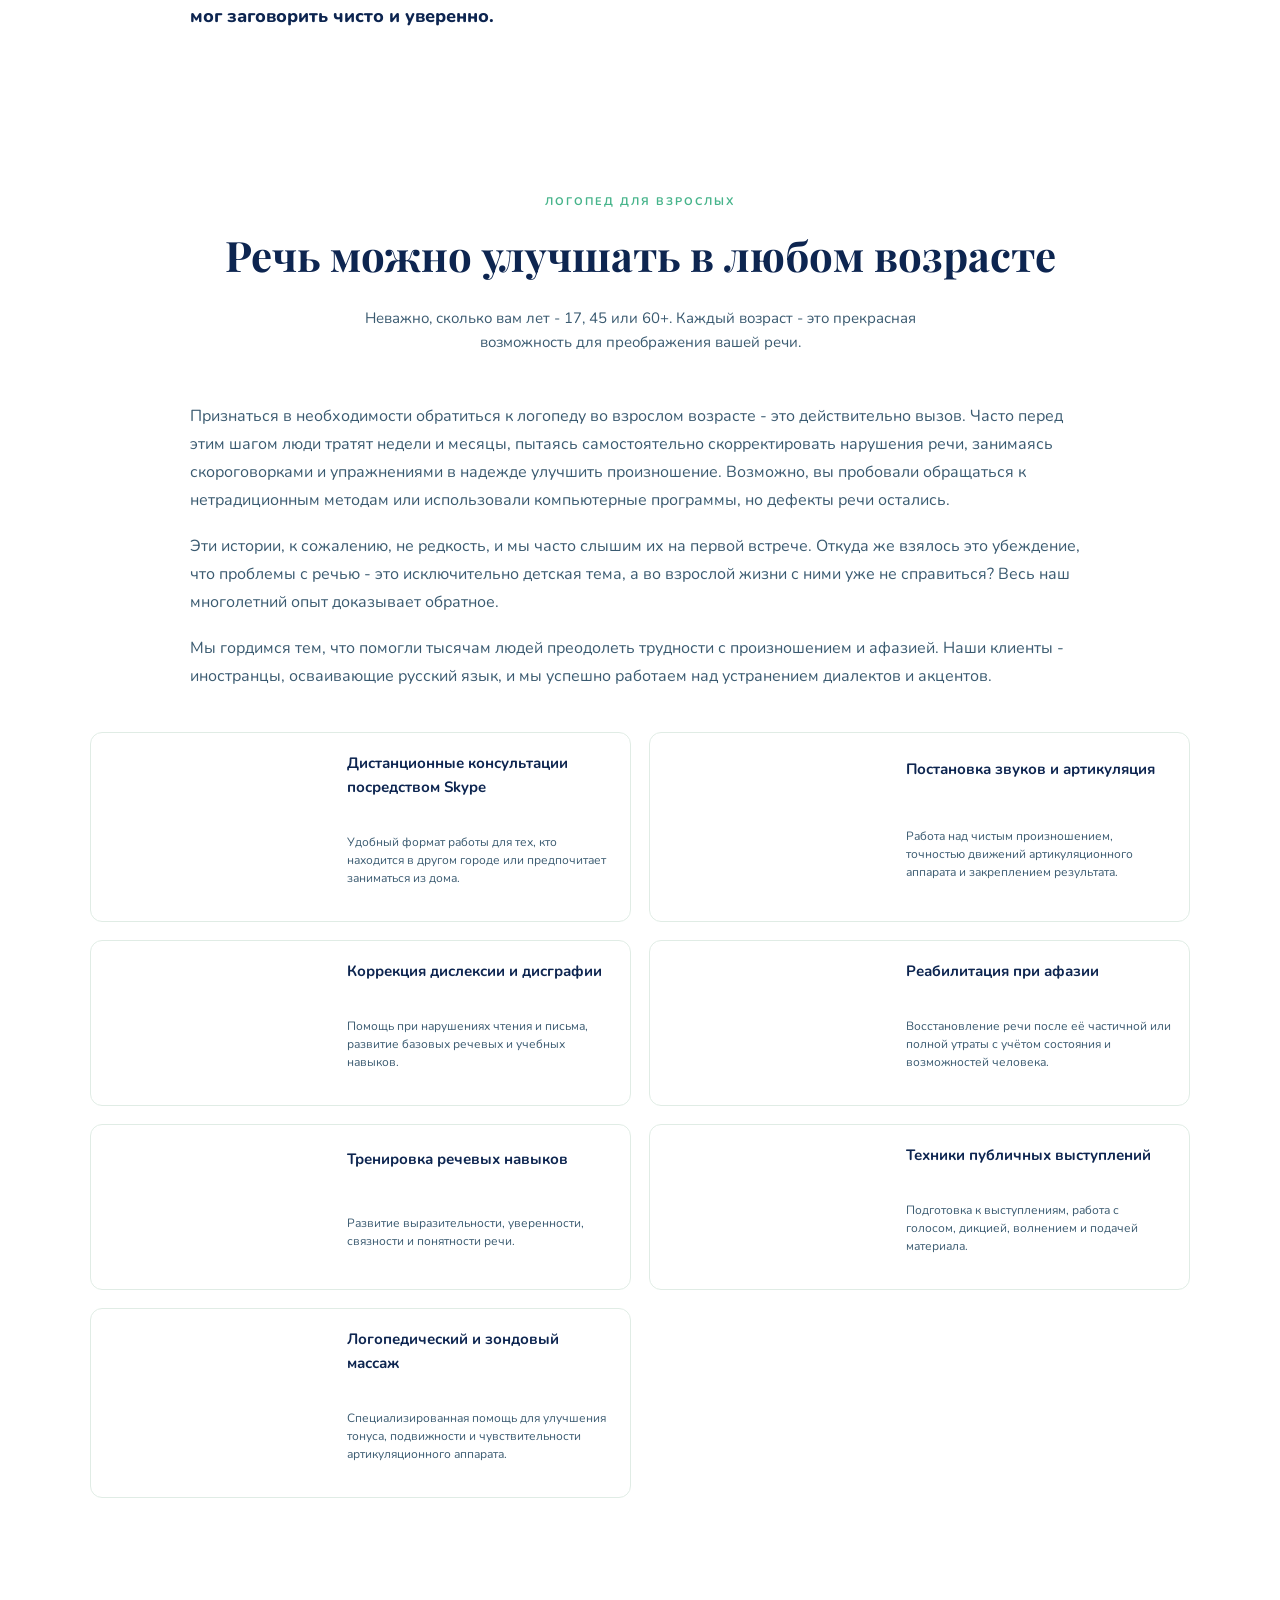
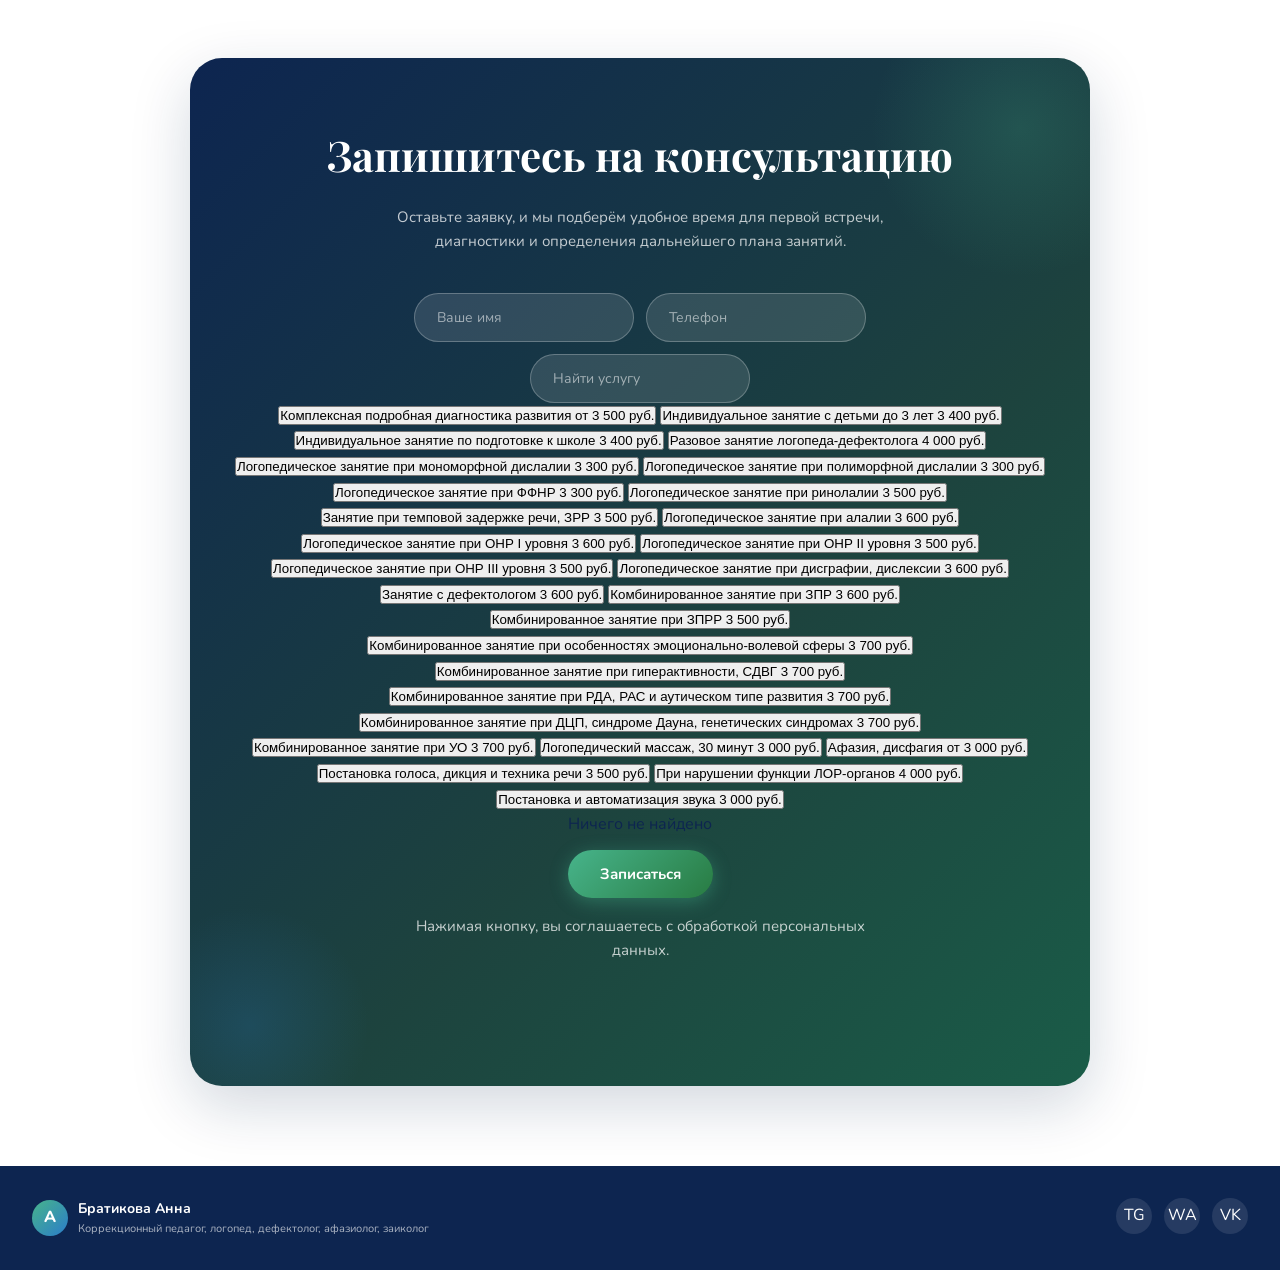
==== commit 575ebd27: "index.html" ====
--- a/index.html
+++ b/index.html
@@ -75,7 +75,7 @@
             <div class="check-circle">✓</div>
             <div>
               <div class="cred-title">Работа с детьми и взрослыми</div>
-              <div class="cred-sub">Помощь при нарушениях звукопроизношения, заикании, афазии, дислексии и дисграфии.</div>
+              <div class="cred-sub">Помощь при нарушениях звукопроизношения, афазии, дислексии и дисграфии.</div>
             </div>
           </li>
           <li>
@@ -165,7 +165,7 @@
           <div class="service-cards">
             <div class="service-card">
               <div class="service-image">
-                <img src="https://images.unsplash.com/photo-1577896851231-70ef18881754?auto=format&fit=crop&w=900&q=80" alt="Комплексная диагностика">
+                <img src="images/Комплексная подробная диагностика развития.png" alt="Комплексная диагностика">
               </div>
               <h4>Комплексная подробная диагностика развития</h4>
               <p>Оценка познавательного, речевого и моторного развития с характеристикой для ребёнка или взрослого.</p>
@@ -176,7 +176,7 @@
             </div>
             <div class="service-card">
               <div class="service-image">
-                <img src="https://images.unsplash.com/photo-1516627145497-ae6968895b74?auto=format&fit=crop&w=900&q=80" alt="Ранний возраст">
+                <img src="images/Индивидуальное занятие с детьми до 3 лет.png" alt="Ранний возраст">
               </div>
               <h4>Индивидуальное занятие с детьми до 3 лет</h4>
               <p>Занятие для детей раннего возраста при отсутствии нарушений.</p>
@@ -187,7 +187,7 @@
             </div>
             <div class="service-card">
               <div class="service-image">
-                <img src="https://images.unsplash.com/photo-1509062522246-3755977927d7?auto=format&fit=crop&w=900&q=80" alt="Подготовка к школе">
+                <img src="images/Индивидуальное занятие по подготовке к школе.png" alt="Подготовка к школе">
               </div>
               <h4>Индивидуальное занятие по подготовке к школе</h4>
               <p>Всесторонняя подготовка дошкольников к обучению при отсутствии нарушений.</p>
@@ -198,7 +198,7 @@
             </div>
             <div class="service-card">
               <div class="service-image">
-                <img src="https://images.unsplash.com/photo-1503676260728-1c00da094a0b?auto=format&fit=crop&w=900&q=80" alt="Разовое занятие">
+                <img src="images/Разовое занятие логопеда-дефектолога.png" alt="Разовое занятие">
               </div>
               <h4>Разовое занятие логопеда-дефектолога</h4>
               <p>Индивидуальное занятие при разовой записи или курсе менее 7 занятий в месяц.</p>
@@ -216,7 +216,7 @@
           <div class="accordion-icon-wrap">2+</div>
           <div class="title-wrap">
             <div class="main">Детская логопедия</div>
-            <div class="sub">Звукопроизношение, ЗРР, ОНР, заикание, чтение и письмо</div>
+            <div class="sub">Звукопроизношение, ЗРР, ОНР, чтение и письмо</div>
           </div>
           <div class="accordion-chevron" aria-hidden="true"></div>
         </div>
@@ -224,7 +224,7 @@
           <div class="service-cards">
             <div class="service-card">
               <div class="service-image">
-                <img src="https://images.unsplash.com/photo-1516627145497-ae6968895b74?auto=format&fit=crop&w=900&q=80" alt="Мономорфная дислалия">
+                <img src="images/Логопедическое занятие при мономорфной дислалии.png" alt="Мономорфная дислалия">
               </div>
               <h4>Логопедическое занятие при мономорфной дислалии</h4>
               <p>Коррекция одного нарушенного звука или одной группы звуков.</p>
@@ -235,7 +235,7 @@
             </div>
             <div class="service-card">
               <div class="service-image">
-                <img src="https://images.unsplash.com/photo-1516627145497-ae6968895b74?auto=format&fit=crop&w=900&q=80" alt="Полиморфная дислалия">
+                <img src="images/Логопедическое занятие при полиморфной дислалии.png" alt="Полиморфная дислалия">
               </div>
               <h4>Логопедическое занятие при полиморфной дислалии</h4>
               <p>Работа с несколькими нарушенными звуками или группами звуков.</p>
@@ -246,7 +246,7 @@
             </div>
             <div class="service-card">
               <div class="service-image">
-                <img src="https://images.unsplash.com/photo-1503676260728-1c00da094a0b?auto=format&fit=crop&w=900&q=80" alt="ФФНР">
+                <img src="images/Логопедическое занятие при ФФНР.png" alt="ФФНР">
               </div>
               <h4>Логопедическое занятие при ФФНР</h4>
               <p>Коррекция фонетико-фонематического недоразвития речи.</p>
@@ -257,7 +257,7 @@
             </div>
             <div class="service-card">
               <div class="service-image">
-                <img src="https://images.unsplash.com/photo-1544717305-2782549b5136?auto=format&fit=crop&w=900&q=80" alt="Ринолалия">
+                <img src="images/Логопедическое занятие при ринолалии.png" alt="Ринолалия">
               </div>
               <h4>Логопедическое занятие при ринолалии</h4>
               <p>Работа с особенностями голоса, произношения и резонанса.</p>
@@ -268,18 +268,7 @@
             </div>
             <div class="service-card">
               <div class="service-image">
-                <img src="https://images.unsplash.com/photo-1453738773917-9c3eff1db985?auto=format&fit=crop&w=900&q=80" alt="Дизартрия">
-              </div>
-              <h4>Занятие при дизартрии и миофункциональных нарушениях</h4>
-              <p>Коррекция стёртой дизартрии, дизартрии и миофункциональных нарушений.</p>
-              <div class="price-row">
-                <span class="price">3 500 руб.</span>
-                <span class="book-link" onclick="selectService('Занятие при дизартрии и миофункциональных нарушениях - 3 500 руб.')">Записаться →</span>
-              </div>
-            </div>
-            <div class="service-card">
-              <div class="service-image">
-                <img src="https://images.unsplash.com/photo-1516627145497-ae6968895b74?auto=format&fit=crop&w=900&q=80" alt="ЗРР">
+                <img src="images/Занятие при темповой задержке речи, ЗРР.png" alt="ЗРР">
               </div>
               <h4>Занятие при темповой задержке речи, ЗРР</h4>
               <p>Запуск и развитие речи при задержке речевого развития.</p>
@@ -290,7 +279,7 @@
             </div>
             <div class="service-card">
               <div class="service-image">
-                <img src="https://images.unsplash.com/photo-1516627145497-ae6968895b74?auto=format&fit=crop&w=900&q=80" alt="Алалия">
+                <img src="images/Логопедическое занятие при алалии.png" alt="Алалия">
               </div>
               <h4>Логопедическое занятие при алалии</h4>
               <p>Системная работа над пониманием, запуском и развитием речи.</p>
@@ -301,7 +290,7 @@
             </div>
             <div class="service-card">
               <div class="service-image">
-                <img src="https://images.unsplash.com/photo-1509062522246-3755977927d7?auto=format&fit=crop&w=900&q=80" alt="ОНР I уровня">
+                <img src="images/Логопедическое занятие при ОНР I уровня.png" alt="ОНР I уровня">
               </div>
               <h4>Логопедическое занятие при ОНР I уровня</h4>
               <p>Развитие речевой системы при общем недоразвитии речи I уровня.</p>
@@ -312,7 +301,7 @@
             </div>
             <div class="service-card">
               <div class="service-image">
-                <img src="https://images.unsplash.com/photo-1509062522246-3755977927d7?auto=format&fit=crop&w=900&q=80" alt="ОНР II уровня">
+                <img src="images/Логопедическое занятие при ОНР II уровня.png" alt="ОНР II уровня">
               </div>
               <h4>Логопедическое занятие при ОНР II уровня</h4>
               <p>Коррекционная работа при общем недоразвитии речи II уровня.</p>
@@ -323,7 +312,7 @@
             </div>
             <div class="service-card">
               <div class="service-image">
-                <img src="https://images.unsplash.com/photo-1509062522246-3755977927d7?auto=format&fit=crop&w=900&q=80" alt="ОНР III уровня">
+                <img src="images/Логопедическое занятие при ОНР III уровня.png" alt="ОНР III уровня">
               </div>
               <h4>Логопедическое занятие при ОНР III уровня</h4>
               <p>Развитие связной речи, словаря, грамматики и звукопроизношения.</p>
@@ -334,18 +323,7 @@
             </div>
             <div class="service-card">
               <div class="service-image">
-                <img src="https://images.unsplash.com/photo-1521737604893-d14cc237f11d?auto=format&fit=crop&w=900&q=80" alt="Логоневроз">
-              </div>
-              <h4>Логопедическое занятие при логоневрозе, заикании</h4>
-              <p>Работа с темпом речи, дыханием, плавностью и уверенностью.</p>
-              <div class="price-row">
-                <span class="price">3 600 руб.</span>
-                <span class="book-link" onclick="selectService('Логопедическое занятие при логоневрозе, заикании - 3 600 руб.')">Записаться →</span>
-              </div>
-            </div>
-            <div class="service-card">
-              <div class="service-image">
-                <img src="https://images.unsplash.com/photo-1503676260728-1c00da094a0b?auto=format&fit=crop&w=900&q=80" alt="Дисграфия и дислексия">
+                <img src="images/Логопедическое занятие при дисграфии, дислексии.png" alt="Дисграфия и дислексия">
               </div>
               <h4>Логопедическое занятие при дисграфии, дислексии</h4>
               <p>Коррекция трудностей письма и чтения.</p>
@@ -363,7 +341,7 @@
           <div class="accordion-icon-wrap">03</div>
           <div class="title-wrap">
             <div class="main">Дефектолог и комплексные занятия</div>
-            <div class="sub">ЗПР, ЗПРР, РАС, СДВГ, ДЦП, слабослышащие дети</div>
+            <div class="sub">ЗПР, ЗПРР, РАС, СДВГ, ДЦП, особенности развития</div>
           </div>
           <div class="accordion-chevron" aria-hidden="true"></div>
         </div>
@@ -371,7 +349,7 @@
           <div class="service-cards">
             <div class="service-card">
               <div class="service-image">
-                <img src="https://images.unsplash.com/photo-1509062522246-3755977927d7?auto=format&fit=crop&w=900&q=80" alt="Дефектолог">
+                <img src="images/Занятие с дефектологом.png" alt="Дефектолог">
               </div>
               <h4>Занятие с дефектологом</h4>
               <p>Развитие познавательных функций, учебных навыков и базовых предпосылок обучения.</p>
@@ -382,29 +360,7 @@
             </div>
             <div class="service-card">
               <div class="service-image">
-                <img src="https://images.unsplash.com/photo-1509062522246-3755977927d7?auto=format&fit=crop&w=900&q=80" alt="Сурдопедагог">
-              </div>
-              <h4>Занятие с сурдопедагогом</h4>
-              <p>Специализированная помощь детям с нарушениями слуха.</p>
-              <div class="price-row">
-                <span class="price">3 600 руб.</span>
-                <span class="book-link" onclick="selectService('Занятие с сурдопедагогом - 3 600 руб.')">Записаться →</span>
-              </div>
-            </div>
-            <div class="service-card">
-              <div class="service-image">
-                <img src="https://images.unsplash.com/photo-1516627145497-ae6968895b74?auto=format&fit=crop&w=900&q=80" alt="Слабослышащий ребёнок">
-              </div>
-              <h4>Занятие логопеда-дефектолога со слабослышащим ребёнком</h4>
-              <p>Комплексная поддержка речи и обучения с учётом особенностей слухового восприятия.</p>
-              <div class="price-row">
-                <span class="price">3 600 руб.</span>
-                <span class="book-link" onclick="selectService('Занятие логопеда-дефектолога со слабослышащим ребёнком - 3 600 руб.')">Записаться →</span>
-              </div>
-            </div>
-            <div class="service-card">
-              <div class="service-image">
-                <img src="https://images.unsplash.com/photo-1516627145497-ae6968895b74?auto=format&fit=crop&w=900&q=80" alt="ЗПР">
+                <img src="images/Комбинированное занятие при ЗПР.png" alt="ЗПР">
               </div>
               <h4>Комбинированное занятие при ЗПР</h4>
               <p>Формат логопед + дефектолог для детей с задержкой психического развития.</p>
@@ -415,7 +371,7 @@
             </div>
             <div class="service-card">
               <div class="service-image">
-                <img src="https://images.unsplash.com/photo-1516627145497-ae6968895b74?auto=format&fit=crop&w=900&q=80" alt="ЗПРР">
+                <img src="images/Комбинированное занятие при ЗПРР.png" alt="ЗПРР">
               </div>
               <h4>Комбинированное занятие при ЗПРР</h4>
               <p>Логопедическая и дефектологическая помощь при задержке психоречевого развития.</p>
@@ -426,7 +382,7 @@
             </div>
             <div class="service-card">
               <div class="service-image">
-                <img src="https://images.unsplash.com/photo-1521737604893-d14cc237f11d?auto=format&fit=crop&w=900&q=80" alt="Эмоционально-волевая сфера">
+                <img src="images/Комбинированное занятие при особенностях эмоционально-волевой сферы.png" alt="Эмоционально-волевая сфера">
               </div>
               <h4>Комбинированное занятие при особенностях эмоционально-волевой сферы</h4>
               <p>Поддержка речи, поведения, внимания и включения в занятие.</p>
@@ -437,7 +393,7 @@
             </div>
             <div class="service-card">
               <div class="service-image">
-                <img src="https://images.unsplash.com/photo-1521737604893-d14cc237f11d?auto=format&fit=crop&w=900&q=80" alt="СДВГ">
+                <img src="images/Комбинированное занятие при гиперактивности, СДВГ.png" alt="СДВГ">
               </div>
               <h4>Комбинированное занятие при гиперактивности, СДВГ</h4>
               <p>Коррекционная работа с учётом трудностей внимания и саморегуляции.</p>
@@ -448,7 +404,7 @@
             </div>
             <div class="service-card">
               <div class="service-image">
-                <img src="https://images.unsplash.com/photo-1521737604893-d14cc237f11d?auto=format&fit=crop&w=900&q=80" alt="РАС">
+                <img src="images/Комбинированное занятие при РДА, РАС и аутическом типе развития.png" alt="РАС">
               </div>
               <h4>Комбинированное занятие при РДА, РАС и аутическом типе развития</h4>
               <p>Помощь при РДА, РАС, аутическом типе развития и атипичном аутизме.</p>
@@ -459,7 +415,7 @@
             </div>
             <div class="service-card">
               <div class="service-image">
-                <img src="https://images.unsplash.com/photo-1516627145497-ae6968895b74?auto=format&fit=crop&w=900&q=80" alt="ДЦП и синдромы">
+                <img src="images/Комбинированное занятие при ДЦП, синдроме Дауна, генетических синдромах.png" alt="ДЦП и синдромы">
               </div>
               <h4>Комбинированное занятие при ДЦП, синдроме Дауна, генетических синдромах</h4>
               <p>Индивидуальная коррекционная работа с учётом моторных и когнитивных особенностей.</p>
@@ -470,7 +426,7 @@
             </div>
             <div class="service-card">
               <div class="service-image">
-                <img src="https://images.unsplash.com/photo-1516627145497-ae6968895b74?auto=format&fit=crop&w=900&q=80" alt="УО">
+                <img src="images/Комбинированное занятие при УО.png" alt="УО">
               </div>
               <h4>Комбинированное занятие при УО</h4>
               <p>Логопедическая и дефектологическая поддержка при умственной отсталости.</p>
@@ -481,7 +437,7 @@
             </div>
             <div class="service-card">
               <div class="service-image">
-                <img src="https://images.unsplash.com/photo-1453738773917-9c3eff1db985?auto=format&fit=crop&w=900&q=80" alt="Логопедический массаж">
+                <img src="images/Логопедический массаж, 30 минут.png" alt="Логопедический массаж">
               </div>
               <h4>Логопедический массаж, 30 минут</h4>
               <p>Работа с тонусом, подвижностью и чувствительностью артикуляционного аппарата.</p>
@@ -499,7 +455,7 @@
           <div class="accordion-icon-wrap">18+</div>
           <div class="title-wrap">
             <div class="main">Взрослые, голос и ЛОР-направление</div>
-            <div class="sub">Афазия, дисфагия, дикция, голос, заикание, постановка звука</div>
+            <div class="sub">Афазия, дисфагия, дикция, голос, постановка звука</div>
           </div>
           <div class="accordion-chevron" aria-hidden="true"></div>
         </div>
@@ -507,7 +463,7 @@
           <div class="service-cards">
             <div class="service-card">
               <div class="service-image">
-                <img src="https://images.unsplash.com/photo-1544717305-2782549b5136?auto=format&fit=crop&w=900&q=80" alt="Афазия и дисфагия">
+                <img src="images/Афазия, дисфагия.png" alt="Афазия и дисфагия">
               </div>
               <h4>Афазия, дисфагия</h4>
               <p>Занятие длительностью от 40 до 90 минут для взрослых после инсульта или черепно-мозговой травмы.</p>
@@ -518,7 +474,7 @@
             </div>
             <div class="service-card">
               <div class="service-image">
-                <img src="https://images.unsplash.com/photo-1544717305-2782549b5136?auto=format&fit=crop&w=900&q=80" alt="Постановка голоса">
+                <img src="images/Постановка голоса, дикция и техника речи.png" alt="Постановка голоса">
               </div>
               <h4>Постановка голоса, дикция и техника речи</h4>
               <p>Снятие зажимов, логопедический массаж, дыхательная и артикуляционная гимнастика, голосовые упражнения.</p>
@@ -529,18 +485,7 @@
             </div>
             <div class="service-card">
               <div class="service-image">
-                <img src="https://images.unsplash.com/photo-1521737604893-d14cc237f11d?auto=format&fit=crop&w=900&q=80" alt="Лечение заикания">
-              </div>
-              <h4>Лечение заикания</h4>
-              <p>Логопедический массаж, дыхательная и артикуляционная гимнастика, голосовые и логоритмические упражнения.</p>
-              <div class="price-row">
-                <span class="price">4 000 руб.</span>
-                <span class="book-link" onclick="selectService('Лечение заикания - 4 000 руб.')">Записаться →</span>
-              </div>
-            </div>
-            <div class="service-card">
-              <div class="service-image">
-                <img src="https://images.unsplash.com/photo-1544717305-2782549b5136?auto=format&fit=crop&w=900&q=80" alt="ЛОР-направление">
+                <img src="images/При нарушении функции ЛОР-органов.png" alt="ЛОР-направление">
               </div>
               <h4>При нарушении функции ЛОР-органов</h4>
               <p>Развитие нёбно-глоточного смыкания, коррекция гипотонии, дыхательная гимнастика, артикуляционная гимнастика, голосовые резонаторы.</p>
@@ -551,7 +496,7 @@
             </div>
             <div class="service-card">
               <div class="service-image">
-                <img src="https://images.unsplash.com/photo-1453738773917-9c3eff1db985?auto=format&fit=crop&w=900&q=80" alt="Постановка звука">
+                <img src="images/Постановка и автоматизация звука.png" alt="Постановка звука">
               </div>
               <h4>Постановка и автоматизация звука</h4>
               <p>Постановка звука и закрепление правильного произношения в речи.</p>
@@ -587,9 +532,9 @@
     <p class="section-desc">Неважно, сколько вам лет - 17, 45 или 60+. Каждый возраст - это прекрасная возможность для преображения вашей речи.</p>
 
     <div class="content-block">
-      <p>Признаться в необходимости обратиться к логопеду во взрослом возрасте - это действительно вызов. Часто перед этим шагом люди тратят недели и месяцы, пытаясь самостоятельно скорректировать нарушения речи, занимаясь скороговорками и упражнениями в надежде улучшить произношение. Возможно, вы пробовали обращаться к нетрадиционным методам или использовали компьютерные программы, но заикание или другие дефекты речи остались.</p>
+      <p>Признаться в необходимости обратиться к логопеду во взрослом возрасте - это действительно вызов. Часто перед этим шагом люди тратят недели и месяцы, пытаясь самостоятельно скорректировать нарушения речи, занимаясь скороговорками и упражнениями в надежде улучшить произношение. Возможно, вы пробовали обращаться к нетрадиционным методам или использовали компьютерные программы, но дефекты речи остались.</p>
       <p>Эти истории, к сожалению, не редкость, и мы часто слышим их на первой встрече. Откуда же взялось это убеждение, что проблемы с речью - это исключительно детская тема, а во взрослой жизни с ними уже не справиться? Весь наш многолетний опыт доказывает обратное.</p>
-      <p>Мы гордимся тем, что помогли тысячам людей преодолеть трудности с произношением, избавиться от заикания и афазии. Наши клиенты - иностранцы, осваивающие русский язык, и мы успешно работаем над устранением диалектов и акцентов.</p>
+      <p>Мы гордимся тем, что помогли тысячам людей преодолеть трудности с произношением и афазией. Наши клиенты - иностранцы, осваивающие русский язык, и мы успешно работаем над устранением диалектов и акцентов.</p>
     </div>
 
     <div class="service-list">
@@ -600,10 +545,6 @@
       <article class="service-card simple-card">
         <h4>Постановка звуков и артикуляция</h4>
         <p>Работа над чистым произношением, точностью движений артикуляционного аппарата и закреплением результата.</p>
-      </article>
-      <article class="service-card simple-card">
-        <h4>Терапия заикания</h4>
-        <p>Постепенная коррекционная работа с темпом, дыханием, уверенностью и речевыми навыками.</p>
       </article>
       <article class="service-card simple-card">
         <h4>Коррекция дислексии и дисграфии</h4>
@@ -647,17 +588,13 @@
             <button type="button" class="service-option" data-value="Логопедическое занятие при полиморфной дислалии - 3 300 руб.">Логопедическое занятие при полиморфной дислалии <span>3 300 руб.</span></button>
             <button type="button" class="service-option" data-value="Логопедическое занятие при ФФНР - 3 300 руб.">Логопедическое занятие при ФФНР <span>3 300 руб.</span></button>
             <button type="button" class="service-option" data-value="Логопедическое занятие при ринолалии - 3 500 руб.">Логопедическое занятие при ринолалии <span>3 500 руб.</span></button>
-            <button type="button" class="service-option" data-value="Занятие при дизартрии и миофункциональных нарушениях - 3 500 руб.">Занятие при дизартрии и миофункциональных нарушениях <span>3 500 руб.</span></button>
             <button type="button" class="service-option" data-value="Занятие при темповой задержке речи, ЗРР - 3 500 руб.">Занятие при темповой задержке речи, ЗРР <span>3 500 руб.</span></button>
             <button type="button" class="service-option" data-value="Логопедическое занятие при алалии - 3 600 руб.">Логопедическое занятие при алалии <span>3 600 руб.</span></button>
             <button type="button" class="service-option" data-value="Логопедическое занятие при ОНР I уровня - 3 600 руб.">Логопедическое занятие при ОНР I уровня <span>3 600 руб.</span></button>
             <button type="button" class="service-option" data-value="Логопедическое занятие при ОНР II уровня - 3 500 руб.">Логопедическое занятие при ОНР II уровня <span>3 500 руб.</span></button>
             <button type="button" class="service-option" data-value="Логопедическое занятие при ОНР III уровня - 3 500 руб.">Логопедическое занятие при ОНР III уровня <span>3 500 руб.</span></button>
-            <button type="button" class="service-option" data-value="Логопедическое занятие при логоневрозе, заикании - 3 600 руб.">Логопедическое занятие при логоневрозе, заикании <span>3 600 руб.</span></button>
             <button type="button" class="service-option" data-value="Логопедическое занятие при дисграфии, дислексии - 3 600 руб.">Логопедическое занятие при дисграфии, дислексии <span>3 600 руб.</span></button>
             <button type="button" class="service-option" data-value="Занятие с дефектологом - 3 600 руб.">Занятие с дефектологом <span>3 600 руб.</span></button>
-            <button type="button" class="service-option" data-value="Занятие с сурдопедагогом - 3 600 руб.">Занятие с сурдопедагогом <span>3 600 руб.</span></button>
-            <button type="button" class="service-option" data-value="Занятие логопеда-дефектолога со слабослышащим ребёнком - 3 600 руб.">Занятие логопеда-дефектолога со слабослышащим ребёнком <span>3 600 руб.</span></button>
             <button type="button" class="service-option" data-value="Комбинированное занятие при ЗПР - 3 600 руб.">Комбинированное занятие при ЗПР <span>3 600 руб.</span></button>
             <button type="button" class="service-option" data-value="Комбинированное занятие при ЗПРР - 3 500 руб.">Комбинированное занятие при ЗПРР <span>3 500 руб.</span></button>
             <button type="button" class="service-option" data-value="Комбинированное занятие при особенностях эмоционально-волевой сферы - 3 700 руб.">Комбинированное занятие при особенностях эмоционально-волевой сферы <span>3 700 руб.</span></button>
@@ -668,7 +605,6 @@
             <button type="button" class="service-option" data-value="Логопедический массаж, 30 минут - 3 000 руб.">Логопедический массаж, 30 минут <span>3 000 руб.</span></button>
             <button type="button" class="service-option" data-value="Афазия, дисфагия - от 3 000 руб.">Афазия, дисфагия <span>от 3 000 руб.</span></button>
             <button type="button" class="service-option" data-value="Постановка голоса, дикция и техника речи - 3 500 руб.">Постановка голоса, дикция и техника речи <span>3 500 руб.</span></button>
-            <button type="button" class="service-option" data-value="Лечение заикания - 4 000 руб.">Лечение заикания <span>4 000 руб.</span></button>
             <button type="button" class="service-option" data-value="При нарушении функции ЛОР-органов - 4 000 руб.">При нарушении функции ЛОР-органов <span>4 000 руб.</span></button>
             <button type="button" class="service-option" data-value="Постановка и автоматизация звука - 3 000 руб.">Постановка и автоматизация звука <span>3 000 руб.</span></button>
             <div class="service-empty" id="serviceEmpty">Ничего не найдено</div>
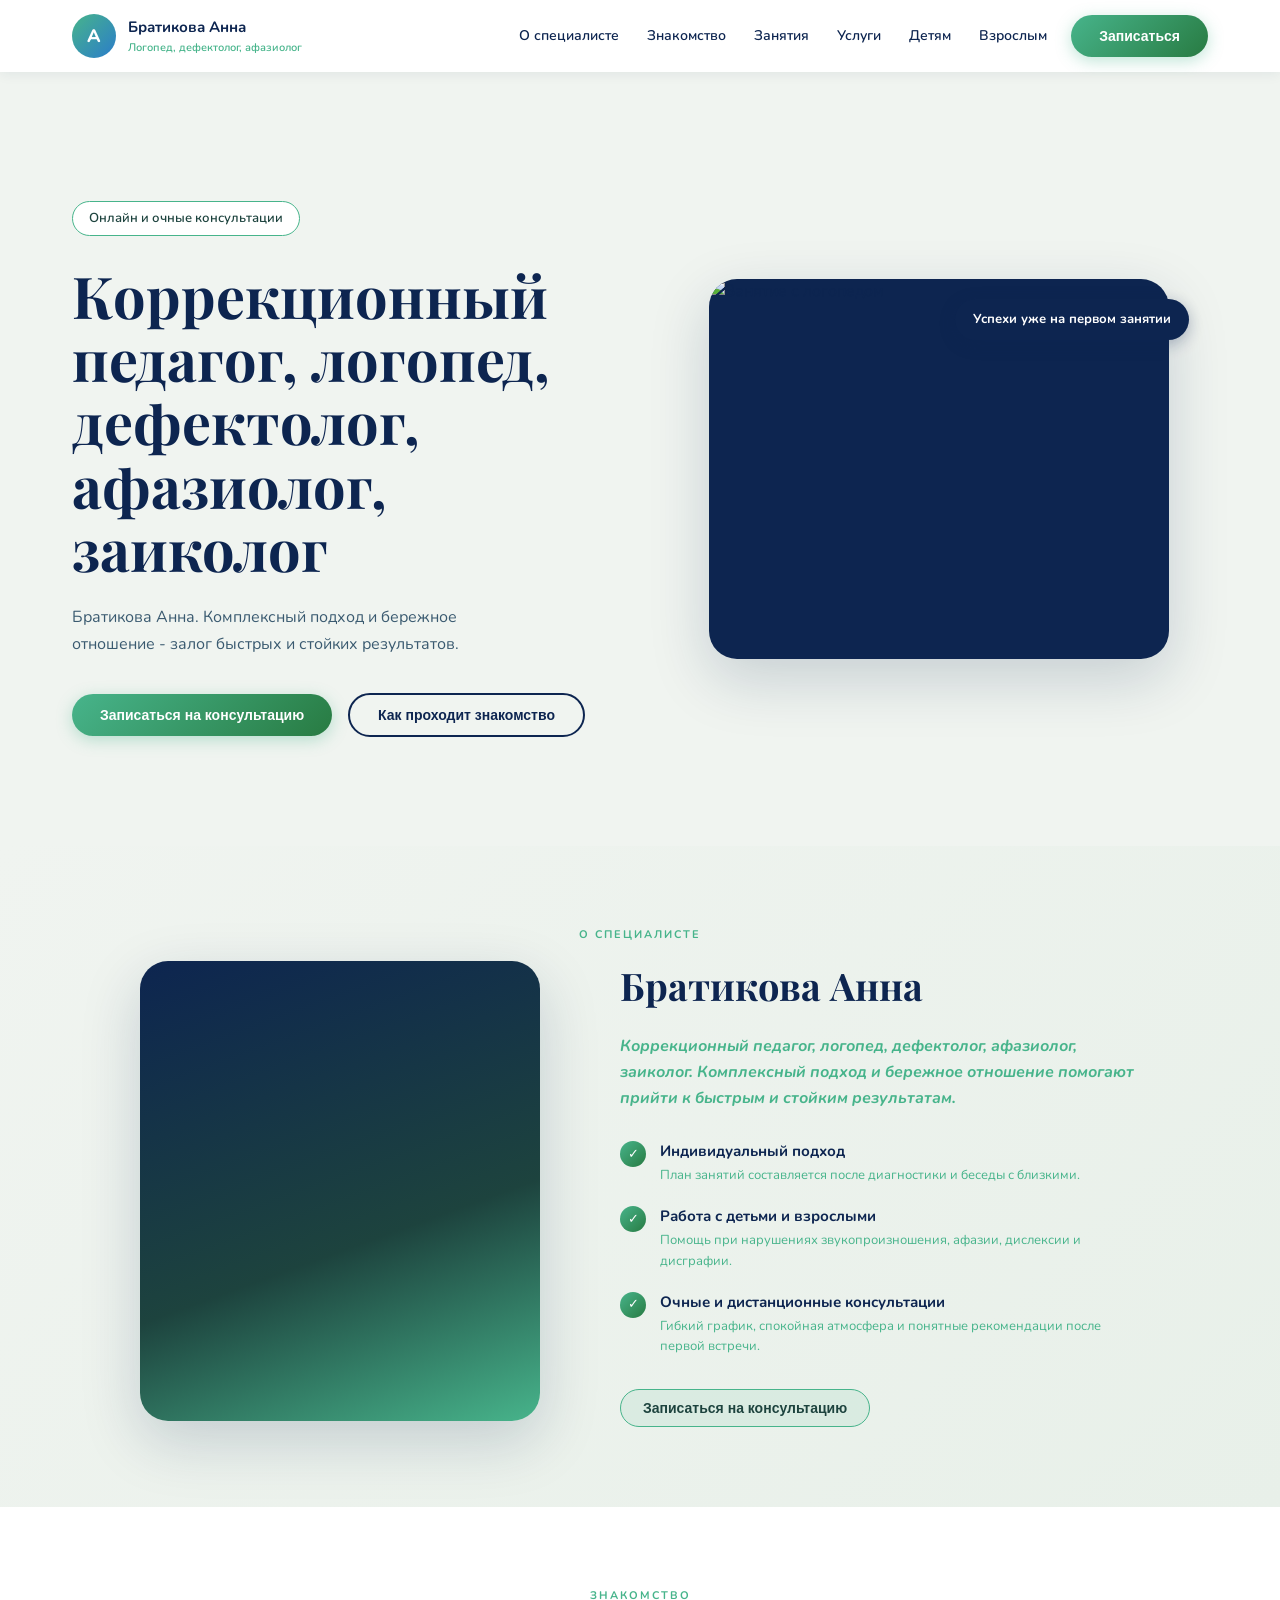
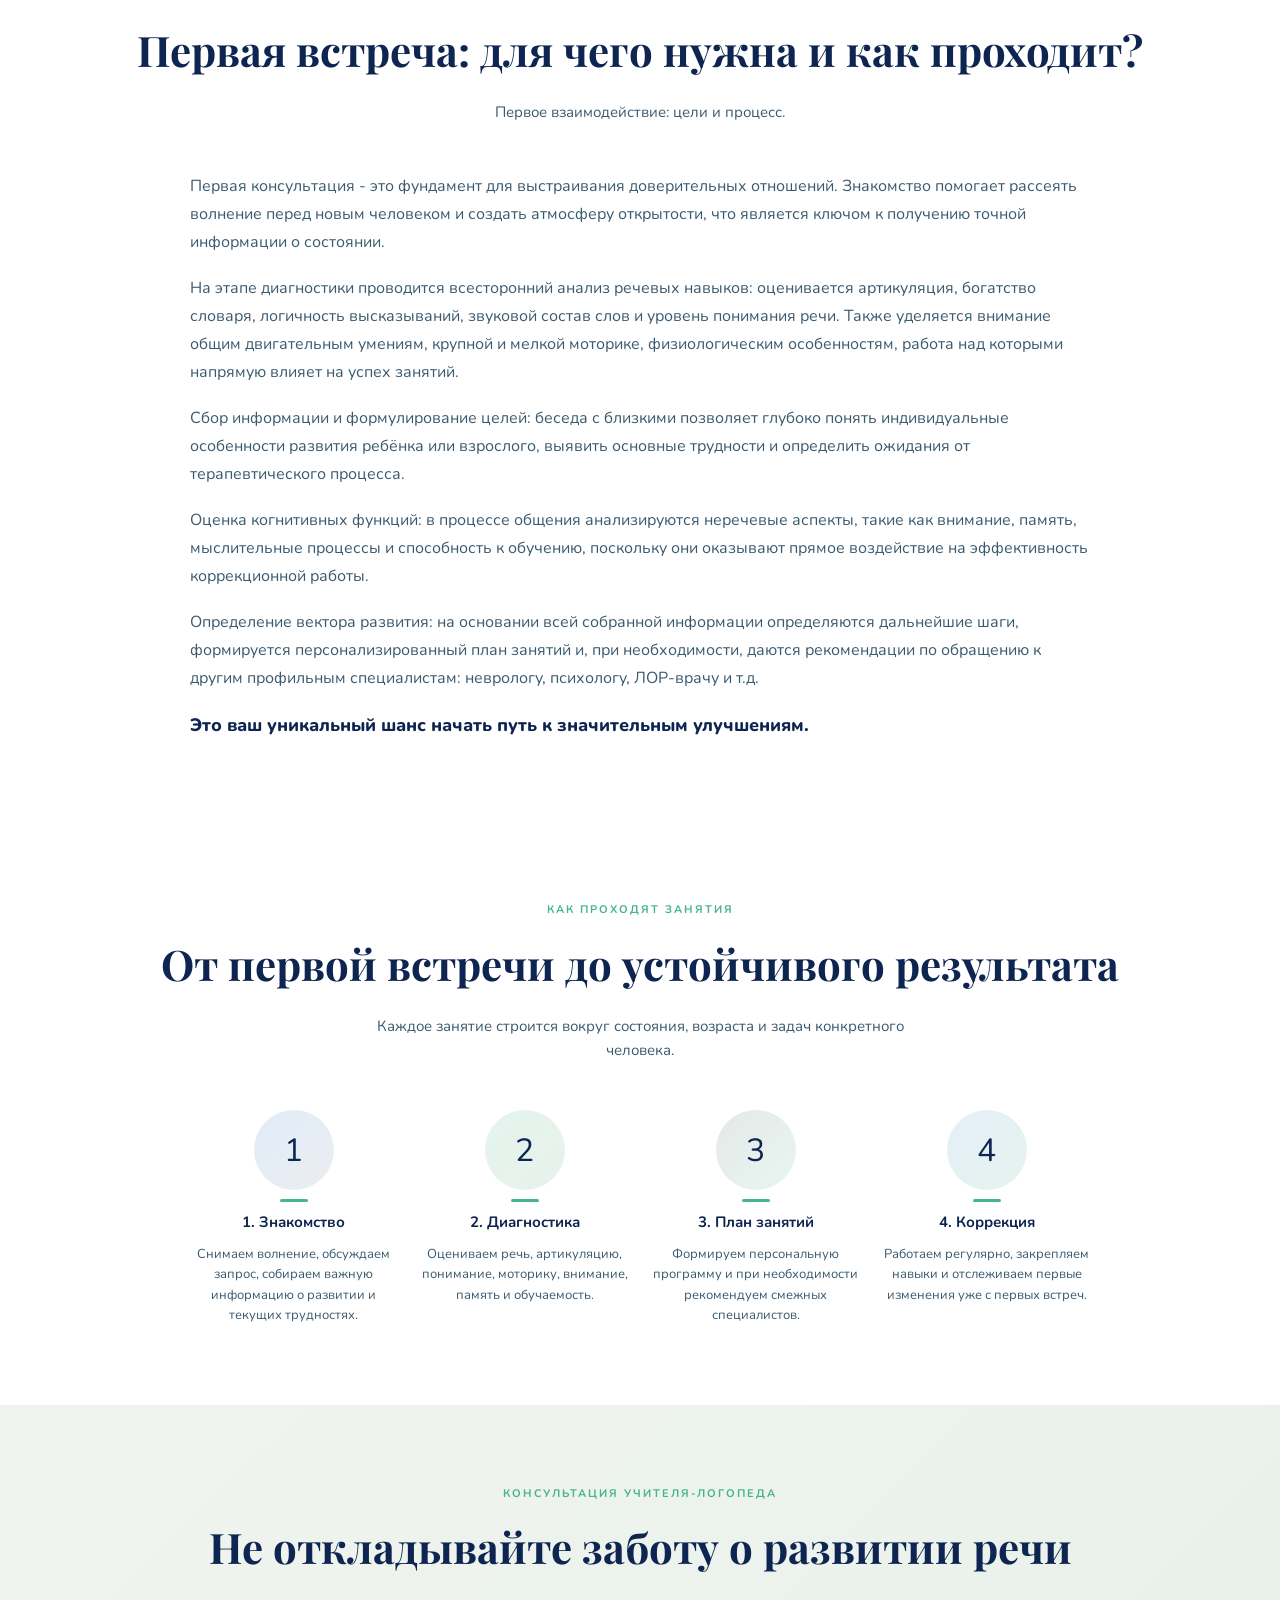
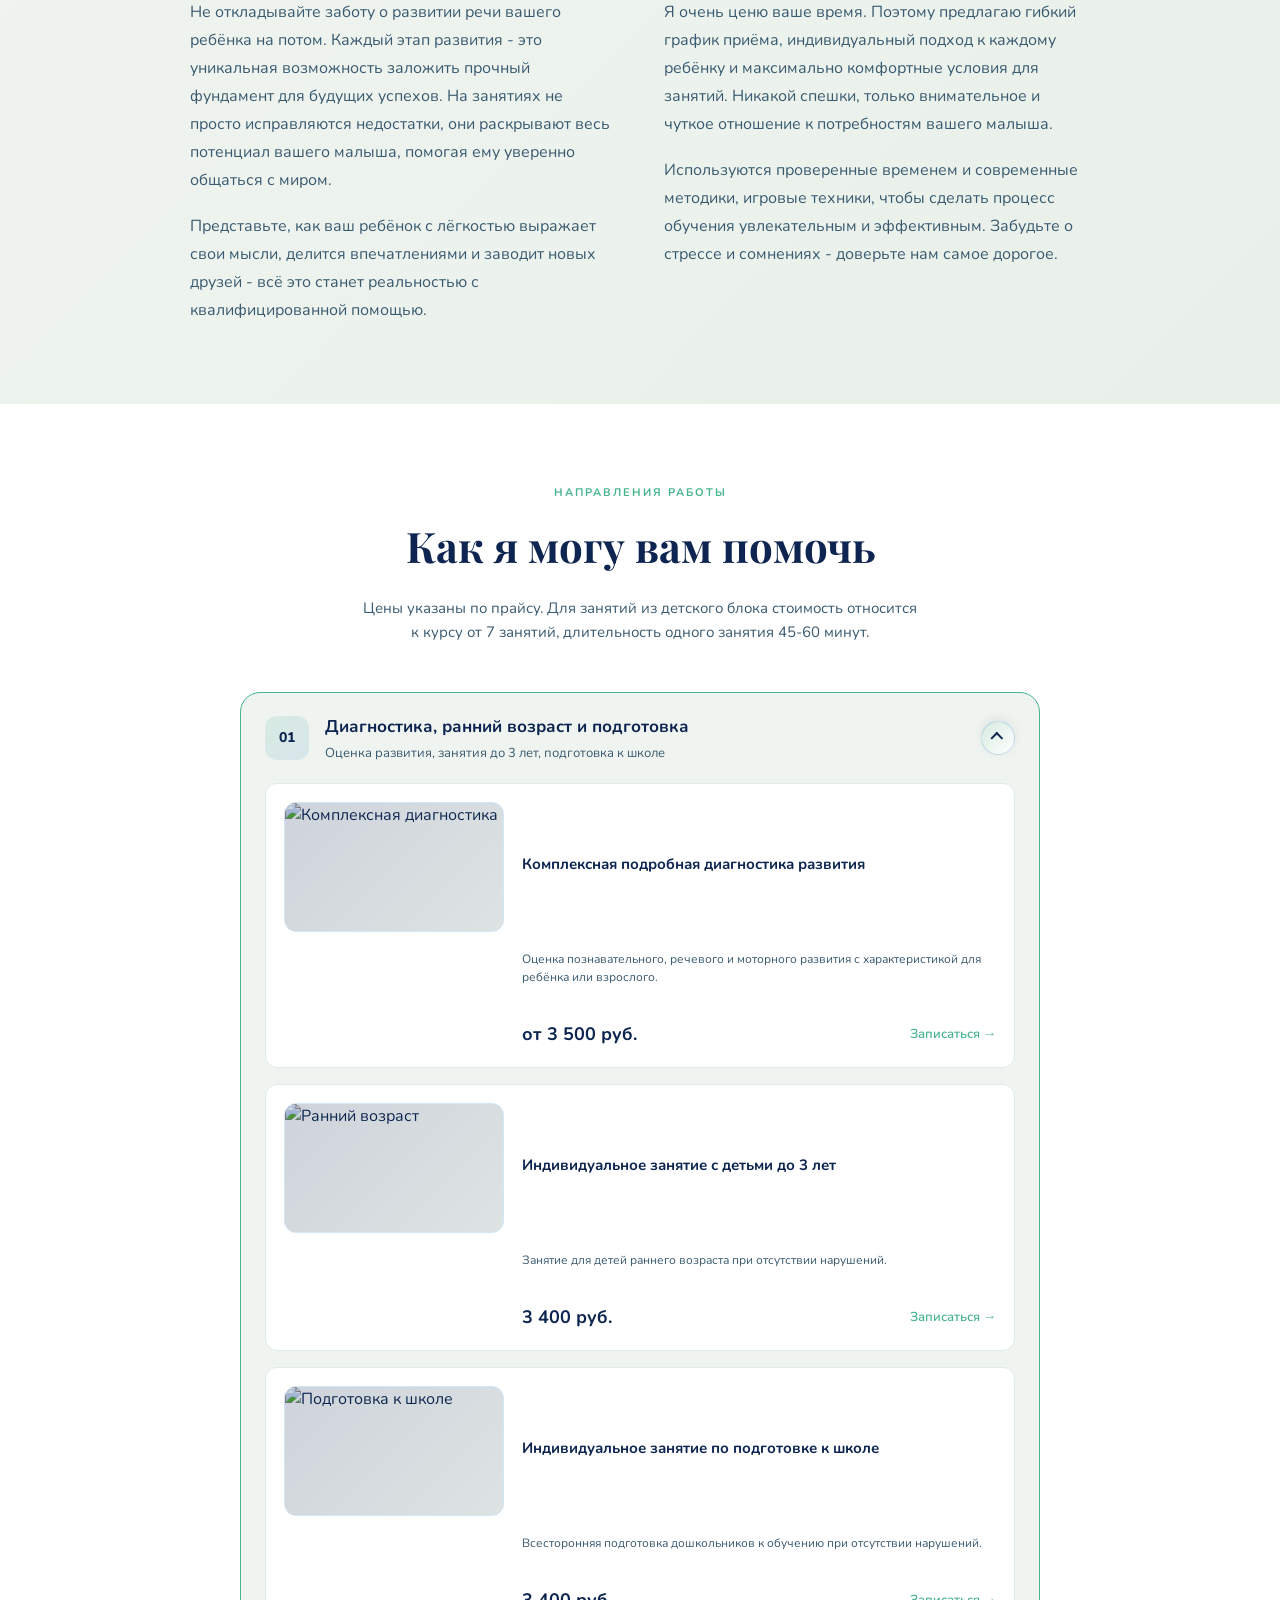
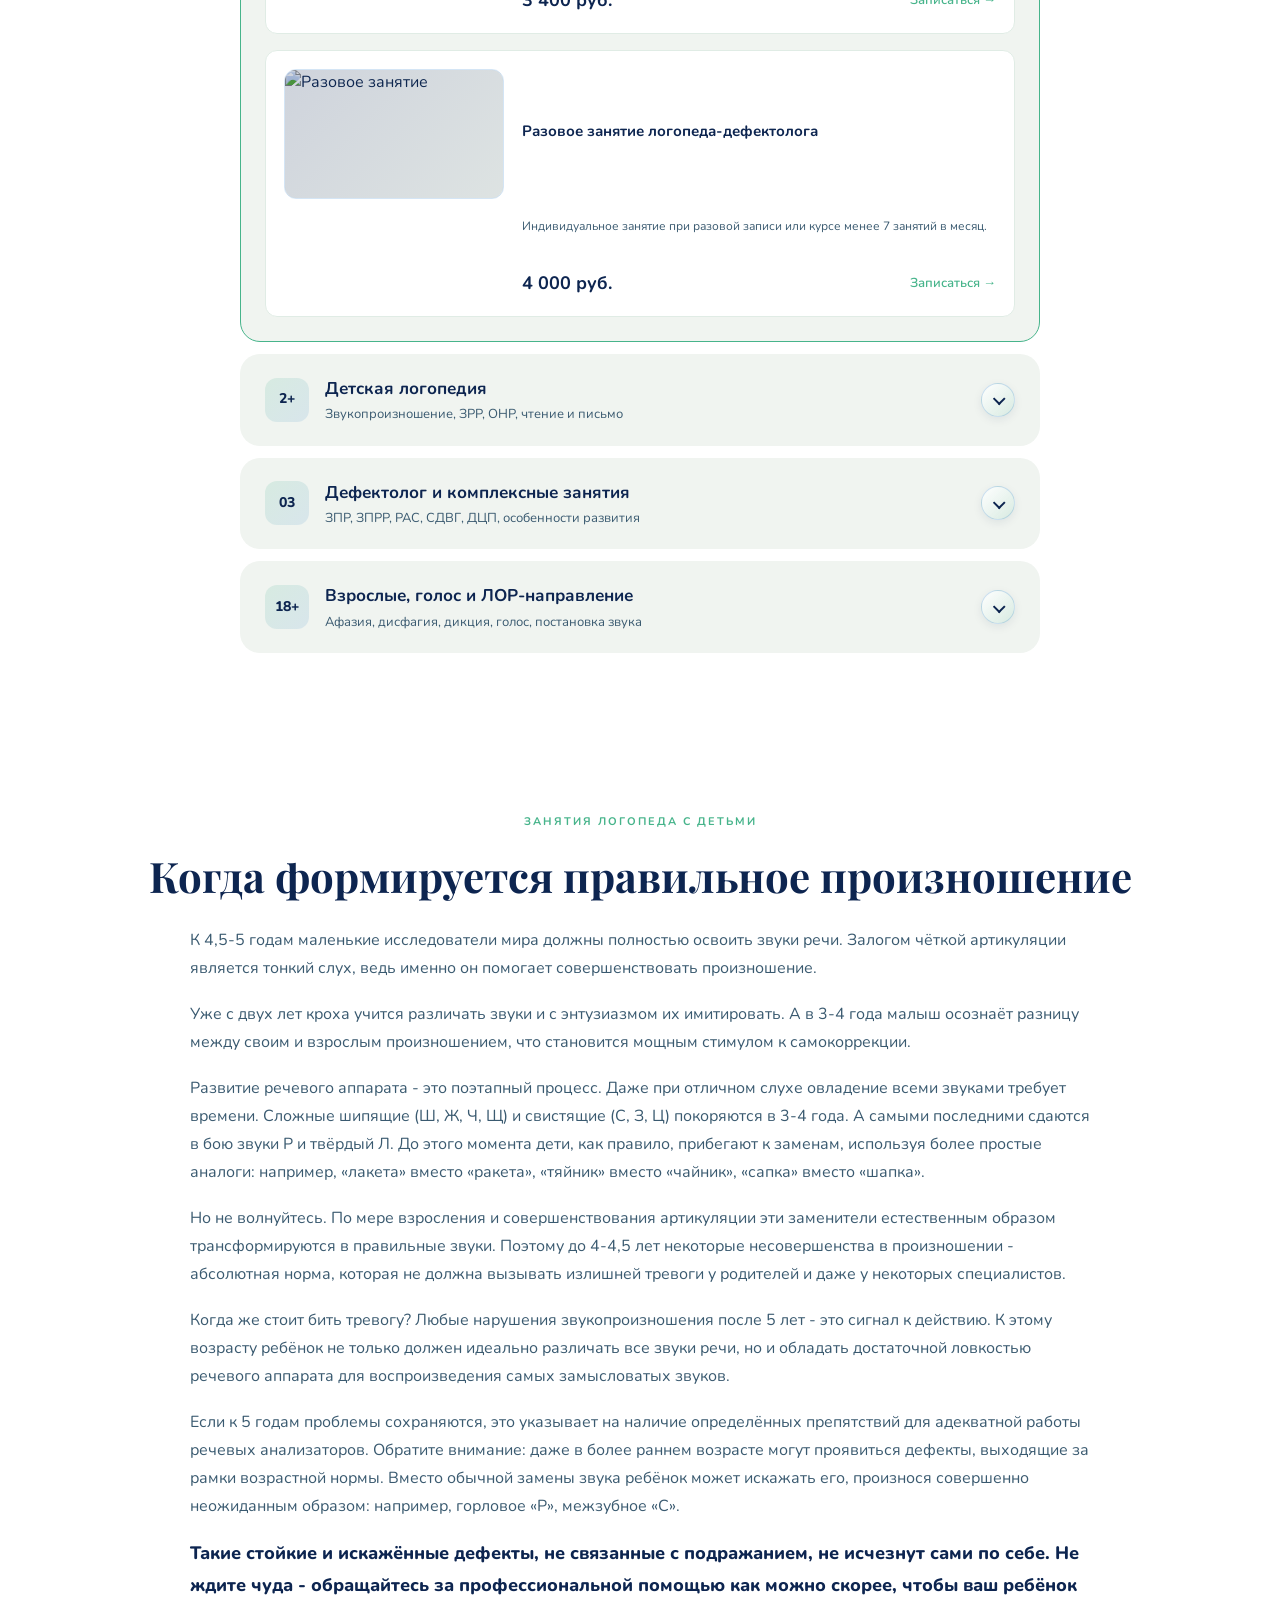
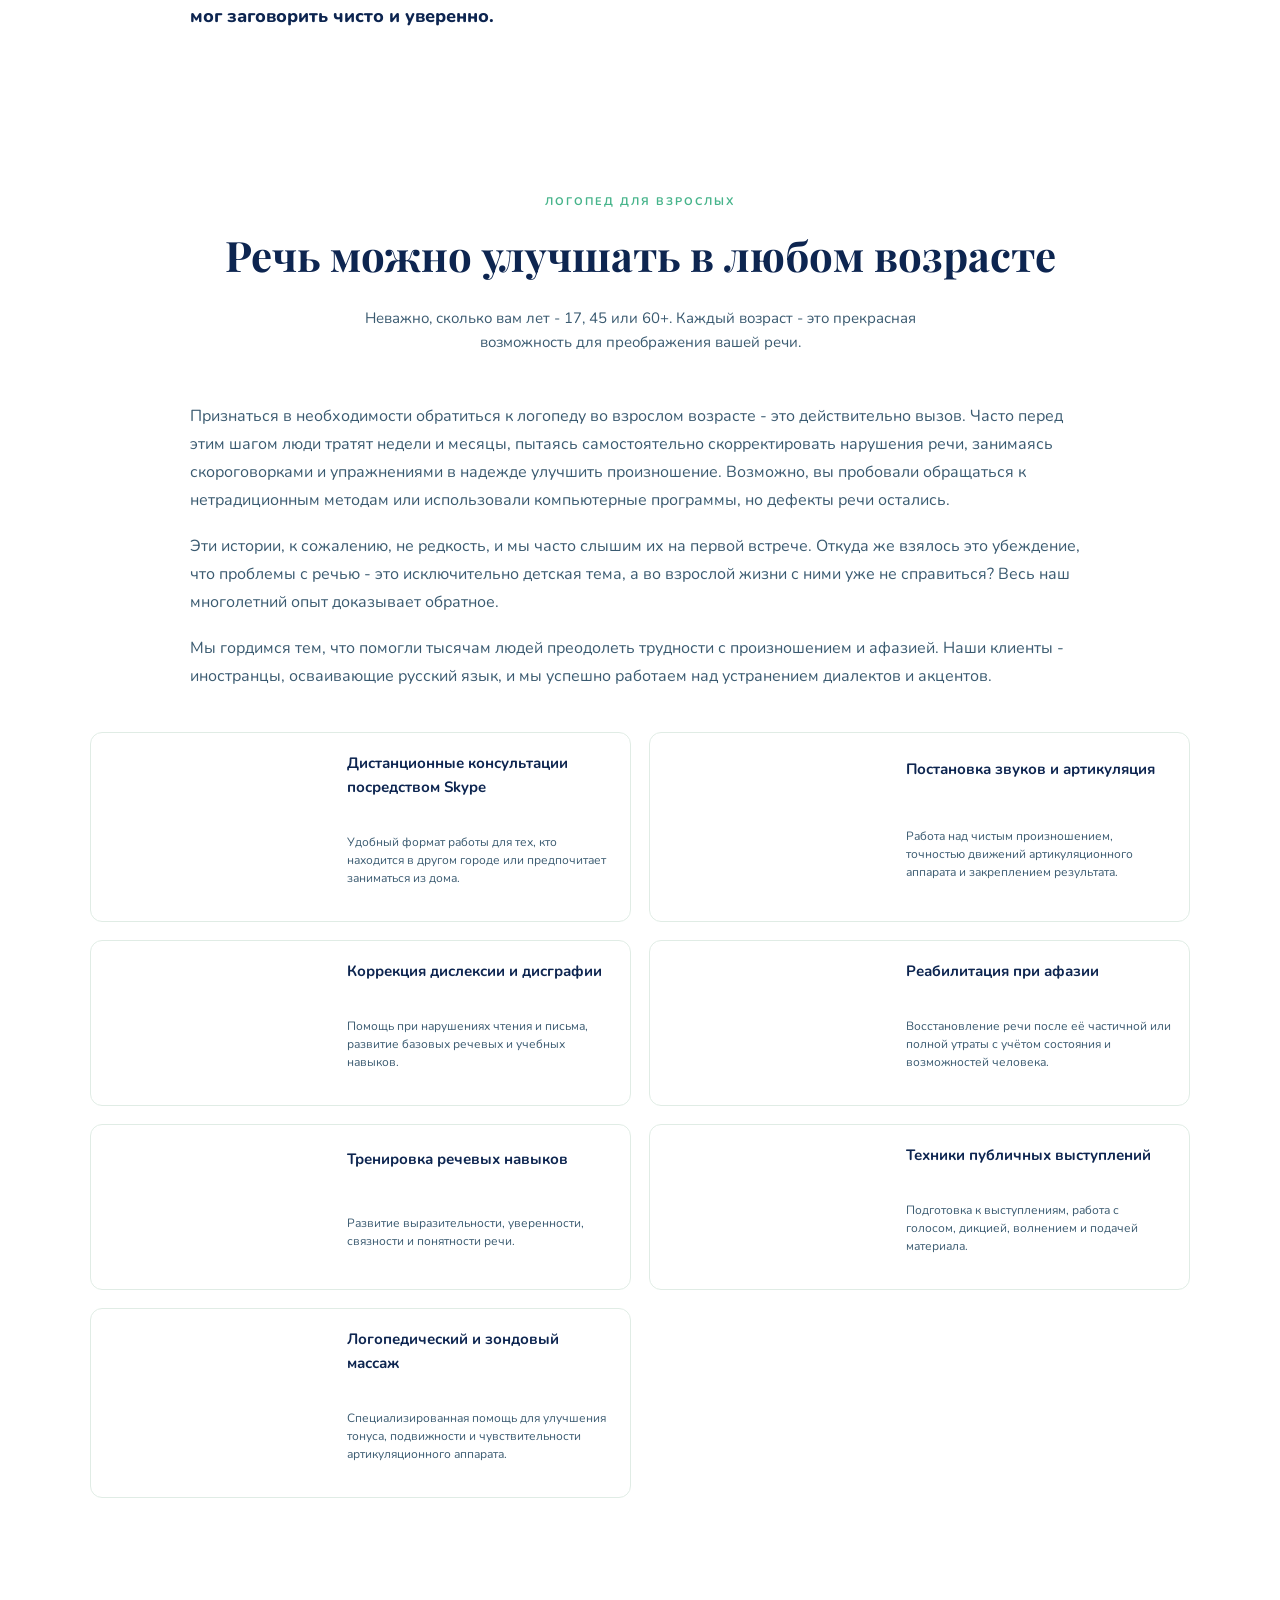
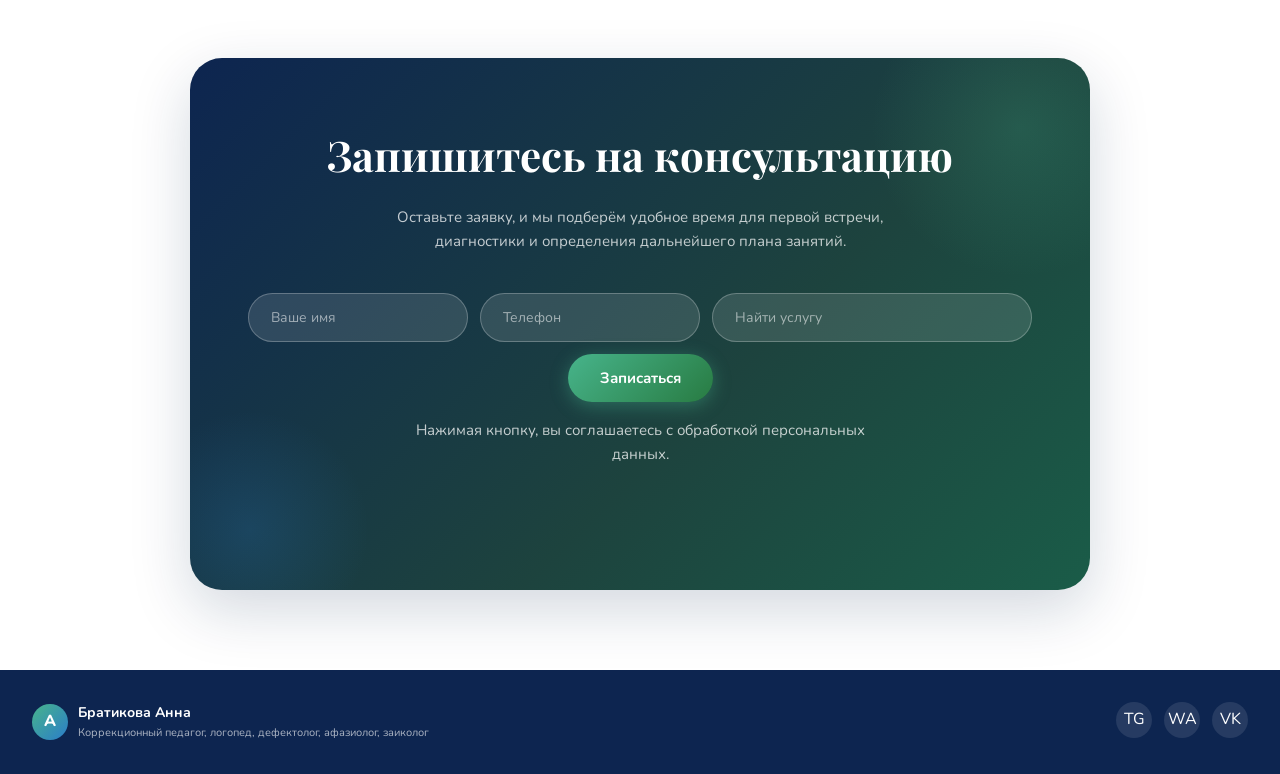
==== commit a6476776: "index.html" ====
--- a/index.html
+++ b/index.html
@@ -165,7 +165,7 @@
           <div class="service-cards">
             <div class="service-card">
               <div class="service-image">
-                <img src="images/Комплексная подробная диагностика развития.png" alt="Комплексная диагностика">
+                <img src="images/p01.png" alt="Комплексная диагностика">
               </div>
               <h4>Комплексная подробная диагностика развития</h4>
               <p>Оценка познавательного, речевого и моторного развития с характеристикой для ребёнка или взрослого.</p>
@@ -176,7 +176,7 @@
             </div>
             <div class="service-card">
               <div class="service-image">
-                <img src="images/Индивидуальное занятие с детьми до 3 лет.png" alt="Ранний возраст">
+                <img src="images/p02.png" alt="Ранний возраст">
               </div>
               <h4>Индивидуальное занятие с детьми до 3 лет</h4>
               <p>Занятие для детей раннего возраста при отсутствии нарушений.</p>
@@ -187,7 +187,7 @@
             </div>
             <div class="service-card">
               <div class="service-image">
-                <img src="images/Индивидуальное занятие по подготовке к школе.png" alt="Подготовка к школе">
+                <img src="images/p03.png" alt="Подготовка к школе">
               </div>
               <h4>Индивидуальное занятие по подготовке к школе</h4>
               <p>Всесторонняя подготовка дошкольников к обучению при отсутствии нарушений.</p>
@@ -198,7 +198,7 @@
             </div>
             <div class="service-card">
               <div class="service-image">
-                <img src="images/Разовое занятие логопеда-дефектолога.png" alt="Разовое занятие">
+                <img src="images/p04.png" alt="Разовое занятие">
               </div>
               <h4>Разовое занятие логопеда-дефектолога</h4>
               <p>Индивидуальное занятие при разовой записи или курсе менее 7 занятий в месяц.</p>
@@ -224,7 +224,7 @@
           <div class="service-cards">
             <div class="service-card">
               <div class="service-image">
-                <img src="images/Логопедическое занятие при мономорфной дислалии.png" alt="Мономорфная дислалия">
+                <img src="images/p05.png" alt="Мономорфная дислалия">
               </div>
               <h4>Логопедическое занятие при мономорфной дислалии</h4>
               <p>Коррекция одного нарушенного звука или одной группы звуков.</p>
@@ -235,7 +235,7 @@
             </div>
             <div class="service-card">
               <div class="service-image">
-                <img src="images/Логопедическое занятие при полиморфной дислалии.png" alt="Полиморфная дислалия">
+                <img src="images/p06.png" alt="Полиморфная дислалия">
               </div>
               <h4>Логопедическое занятие при полиморфной дислалии</h4>
               <p>Работа с несколькими нарушенными звуками или группами звуков.</p>
@@ -246,7 +246,7 @@
             </div>
             <div class="service-card">
               <div class="service-image">
-                <img src="images/Логопедическое занятие при ФФНР.png" alt="ФФНР">
+                <img src="images/p07.png" alt="ФФНР">
               </div>
               <h4>Логопедическое занятие при ФФНР</h4>
               <p>Коррекция фонетико-фонематического недоразвития речи.</p>
@@ -257,7 +257,7 @@
             </div>
             <div class="service-card">
               <div class="service-image">
-                <img src="images/Логопедическое занятие при ринолалии.png" alt="Ринолалия">
+                <img src="images/p08.png" alt="Ринолалия">
               </div>
               <h4>Логопедическое занятие при ринолалии</h4>
               <p>Работа с особенностями голоса, произношения и резонанса.</p>
@@ -268,7 +268,7 @@
             </div>
             <div class="service-card">
               <div class="service-image">
-                <img src="images/Занятие при темповой задержке речи, ЗРР.png" alt="ЗРР">
+                <img src="images/p09.png" alt="ЗРР">
               </div>
               <h4>Занятие при темповой задержке речи, ЗРР</h4>
               <p>Запуск и развитие речи при задержке речевого развития.</p>
@@ -279,7 +279,7 @@
             </div>
             <div class="service-card">
               <div class="service-image">
-                <img src="images/Логопедическое занятие при алалии.png" alt="Алалия">
+                <img src="images/p10.png" alt="Алалия">
               </div>
               <h4>Логопедическое занятие при алалии</h4>
               <p>Системная работа над пониманием, запуском и развитием речи.</p>
@@ -290,7 +290,7 @@
             </div>
             <div class="service-card">
               <div class="service-image">
-                <img src="images/Логопедическое занятие при ОНР I уровня.png" alt="ОНР I уровня">
+                <img src="images/p11.png" alt="ОНР I уровня">
               </div>
               <h4>Логопедическое занятие при ОНР I уровня</h4>
               <p>Развитие речевой системы при общем недоразвитии речи I уровня.</p>
@@ -301,7 +301,7 @@
             </div>
             <div class="service-card">
               <div class="service-image">
-                <img src="images/Логопедическое занятие при ОНР II уровня.png" alt="ОНР II уровня">
+                <img src="images/p12.png" alt="ОНР II уровня">
               </div>
               <h4>Логопедическое занятие при ОНР II уровня</h4>
               <p>Коррекционная работа при общем недоразвитии речи II уровня.</p>
@@ -312,7 +312,7 @@
             </div>
             <div class="service-card">
               <div class="service-image">
-                <img src="images/Логопедическое занятие при ОНР III уровня.png" alt="ОНР III уровня">
+                <img src="images/p13.png" alt="ОНР III уровня">
               </div>
               <h4>Логопедическое занятие при ОНР III уровня</h4>
               <p>Развитие связной речи, словаря, грамматики и звукопроизношения.</p>
@@ -323,7 +323,7 @@
             </div>
             <div class="service-card">
               <div class="service-image">
-                <img src="images/Логопедическое занятие при дисграфии, дислексии.png" alt="Дисграфия и дислексия">
+                <img src="images/p14.png" alt="Дисграфия и дислексия">
               </div>
               <h4>Логопедическое занятие при дисграфии, дислексии</h4>
               <p>Коррекция трудностей письма и чтения.</p>
@@ -349,7 +349,7 @@
           <div class="service-cards">
             <div class="service-card">
               <div class="service-image">
-                <img src="images/Занятие с дефектологом.png" alt="Дефектолог">
+                <img src="images/p15.png" alt="Дефектолог">
               </div>
               <h4>Занятие с дефектологом</h4>
               <p>Развитие познавательных функций, учебных навыков и базовых предпосылок обучения.</p>
@@ -360,7 +360,7 @@
             </div>
             <div class="service-card">
               <div class="service-image">
-                <img src="images/Комбинированное занятие при ЗПР.png" alt="ЗПР">
+                <img src="images/p16.png" alt="ЗПР">
               </div>
               <h4>Комбинированное занятие при ЗПР</h4>
               <p>Формат логопед + дефектолог для детей с задержкой психического развития.</p>
@@ -371,7 +371,7 @@
             </div>
             <div class="service-card">
               <div class="service-image">
-                <img src="images/Комбинированное занятие при ЗПРР.png" alt="ЗПРР">
+                <img src="images/p17.png" alt="ЗПРР">
               </div>
               <h4>Комбинированное занятие при ЗПРР</h4>
               <p>Логопедическая и дефектологическая помощь при задержке психоречевого развития.</p>
@@ -382,7 +382,7 @@
             </div>
             <div class="service-card">
               <div class="service-image">
-                <img src="images/Комбинированное занятие при особенностях эмоционально-волевой сферы.png" alt="Эмоционально-волевая сфера">
+                <img src="images/p18.png" alt="Эмоционально-волевая сфера">
               </div>
               <h4>Комбинированное занятие при особенностях эмоционально-волевой сферы</h4>
               <p>Поддержка речи, поведения, внимания и включения в занятие.</p>
@@ -393,7 +393,7 @@
             </div>
             <div class="service-card">
               <div class="service-image">
-                <img src="images/Комбинированное занятие при гиперактивности, СДВГ.png" alt="СДВГ">
+                <img src="images/p19.png" alt="СДВГ">
               </div>
               <h4>Комбинированное занятие при гиперактивности, СДВГ</h4>
               <p>Коррекционная работа с учётом трудностей внимания и саморегуляции.</p>
@@ -404,7 +404,7 @@
             </div>
             <div class="service-card">
               <div class="service-image">
-                <img src="images/Комбинированное занятие при РДА, РАС и аутическом типе развития.png" alt="РАС">
+                <img src="images/p20.png" alt="РАС">
               </div>
               <h4>Комбинированное занятие при РДА, РАС и аутическом типе развития</h4>
               <p>Помощь при РДА, РАС, аутическом типе развития и атипичном аутизме.</p>
@@ -415,7 +415,7 @@
             </div>
             <div class="service-card">
               <div class="service-image">
-                <img src="images/Комбинированное занятие при ДЦП, синдроме Дауна, генетических синдромах.png" alt="ДЦП и синдромы">
+                <img src="images/p21.png" alt="ДЦП и синдромы">
               </div>
               <h4>Комбинированное занятие при ДЦП, синдроме Дауна, генетических синдромах</h4>
               <p>Индивидуальная коррекционная работа с учётом моторных и когнитивных особенностей.</p>
@@ -426,7 +426,7 @@
             </div>
             <div class="service-card">
               <div class="service-image">
-                <img src="images/Комбинированное занятие при УО.png" alt="УО">
+                <img src="images/p22.png" alt="УО">
               </div>
               <h4>Комбинированное занятие при УО</h4>
               <p>Логопедическая и дефектологическая поддержка при умственной отсталости.</p>
@@ -437,7 +437,7 @@
             </div>
             <div class="service-card">
               <div class="service-image">
-                <img src="images/Логопедический массаж, 30 минут.png" alt="Логопедический массаж">
+                <img src="images/p23.png" alt="Логопедический массаж">
               </div>
               <h4>Логопедический массаж, 30 минут</h4>
               <p>Работа с тонусом, подвижностью и чувствительностью артикуляционного аппарата.</p>
@@ -463,7 +463,7 @@
           <div class="service-cards">
             <div class="service-card">
               <div class="service-image">
-                <img src="images/Афазия, дисфагия.png" alt="Афазия и дисфагия">
+                <img src="images/p24.png" alt="Афазия и дисфагия">
               </div>
               <h4>Афазия, дисфагия</h4>
               <p>Занятие длительностью от 40 до 90 минут для взрослых после инсульта или черепно-мозговой травмы.</p>
@@ -474,7 +474,7 @@
             </div>
             <div class="service-card">
               <div class="service-image">
-                <img src="images/Постановка голоса, дикция и техника речи.png" alt="Постановка голоса">
+                <img src="images/p25.png" alt="Постановка голоса">
               </div>
               <h4>Постановка голоса, дикция и техника речи</h4>
               <p>Снятие зажимов, логопедический массаж, дыхательная и артикуляционная гимнастика, голосовые упражнения.</p>
@@ -485,7 +485,7 @@
             </div>
             <div class="service-card">
               <div class="service-image">
-                <img src="images/При нарушении функции ЛОР-органов.png" alt="ЛОР-направление">
+                <img src="images/p26.png" alt="ЛОР-направление">
               </div>
               <h4>При нарушении функции ЛОР-органов</h4>
               <p>Развитие нёбно-глоточного смыкания, коррекция гипотонии, дыхательная гимнастика, артикуляционная гимнастика, голосовые резонаторы.</p>
@@ -496,7 +496,7 @@
             </div>
             <div class="service-card">
               <div class="service-image">
-                <img src="images/Постановка и автоматизация звука.png" alt="Постановка звука">
+                <img src="images/p27.png" alt="Постановка звука">
               </div>
               <h4>Постановка и автоматизация звука</h4>
               <p>Постановка звука и закрепление правильного произношения в речи.</p>
--- a/css/style.css
+++ b/css/style.css
@@ -732,6 +732,75 @@
 .cta-form input::placeholder { color: rgba(255,255,255,.55); }
 .cta-form input:focus         { border-color: var(--mint); }
 .cta-form input.error         { border-color: #ff6b6b; }
+.service-picker {
+  position: relative;
+  min-width: 260px;
+  flex: 1 1 280px;
+  max-width: 320px;
+  z-index: 3;
+}
+.service-picker #serviceSearch {
+  width: 100%;
+  max-width: 100%;
+}
+.service-picker.error #serviceSearch {
+  border-color: #ff6b6b;
+}
+.service-dropdown {
+  position: absolute;
+  left: 0;
+  right: 0;
+  top: calc(100% + 8px);
+  max-height: 280px;
+  overflow-y: auto;
+  display: none;
+  background: white;
+  border: 1.5px solid rgba(71,180,139,.35);
+  border-radius: 18px;
+  box-shadow: var(--shadow-lg);
+  padding: 8px;
+  text-align: left;
+}
+.service-picker.open .service-dropdown {
+  display: block;
+}
+.service-option {
+  width: 100%;
+  display: flex;
+  justify-content: space-between;
+  gap: 12px;
+  border: none;
+  border-radius: 12px;
+  background: transparent;
+  color: var(--navy);
+  padding: 10px 12px;
+  font-family: 'Nunito', sans-serif;
+  font-size: 13px;
+  line-height: 1.35;
+  text-align: left;
+  cursor: pointer;
+}
+.service-option:hover,
+.service-option:focus {
+  background: var(--bg-light);
+  outline: none;
+}
+.service-option span {
+  color: var(--forest);
+  font-weight: 800;
+  white-space: nowrap;
+}
+.service-option.hidden,
+.service-empty {
+  display: none;
+}
+.service-empty.visible {
+  display: block;
+  padding: 16px 12px;
+  color: var(--text-muted);
+  font-size: 13px;
+  text-align: center;
+}
 .btn-cta {
   background: linear-gradient(135deg, var(--mint), var(--forest));
   color: white; border: none;
@@ -871,7 +940,7 @@
 
   /* CTA */
   .cta-card { padding: 48px 24px; }
-  .cta-form input, .cta-form select { max-width: 100%; flex: 1 1 100%; }
+  .cta-form input, .cta-form select, .service-picker { max-width: 100%; flex: 1 1 100%; }
   .btn-cta { width: 100%; }
 }
 
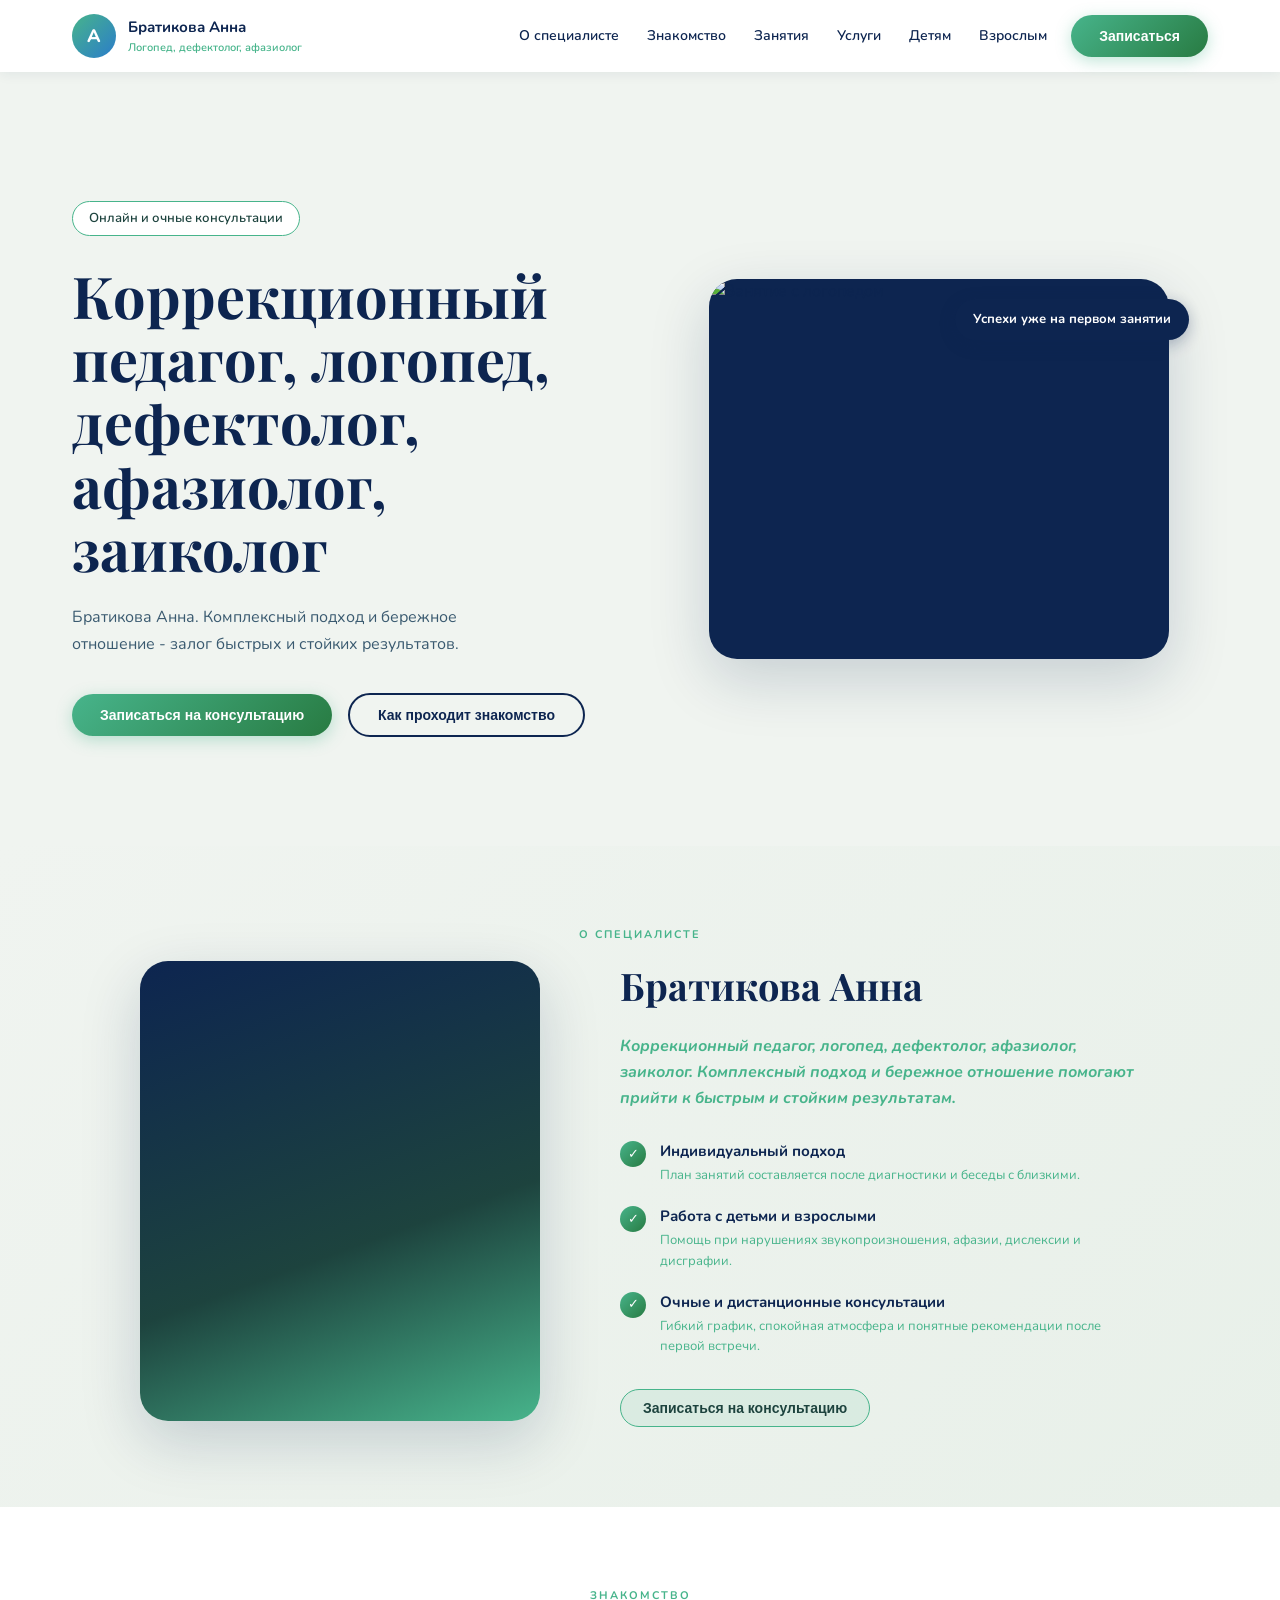
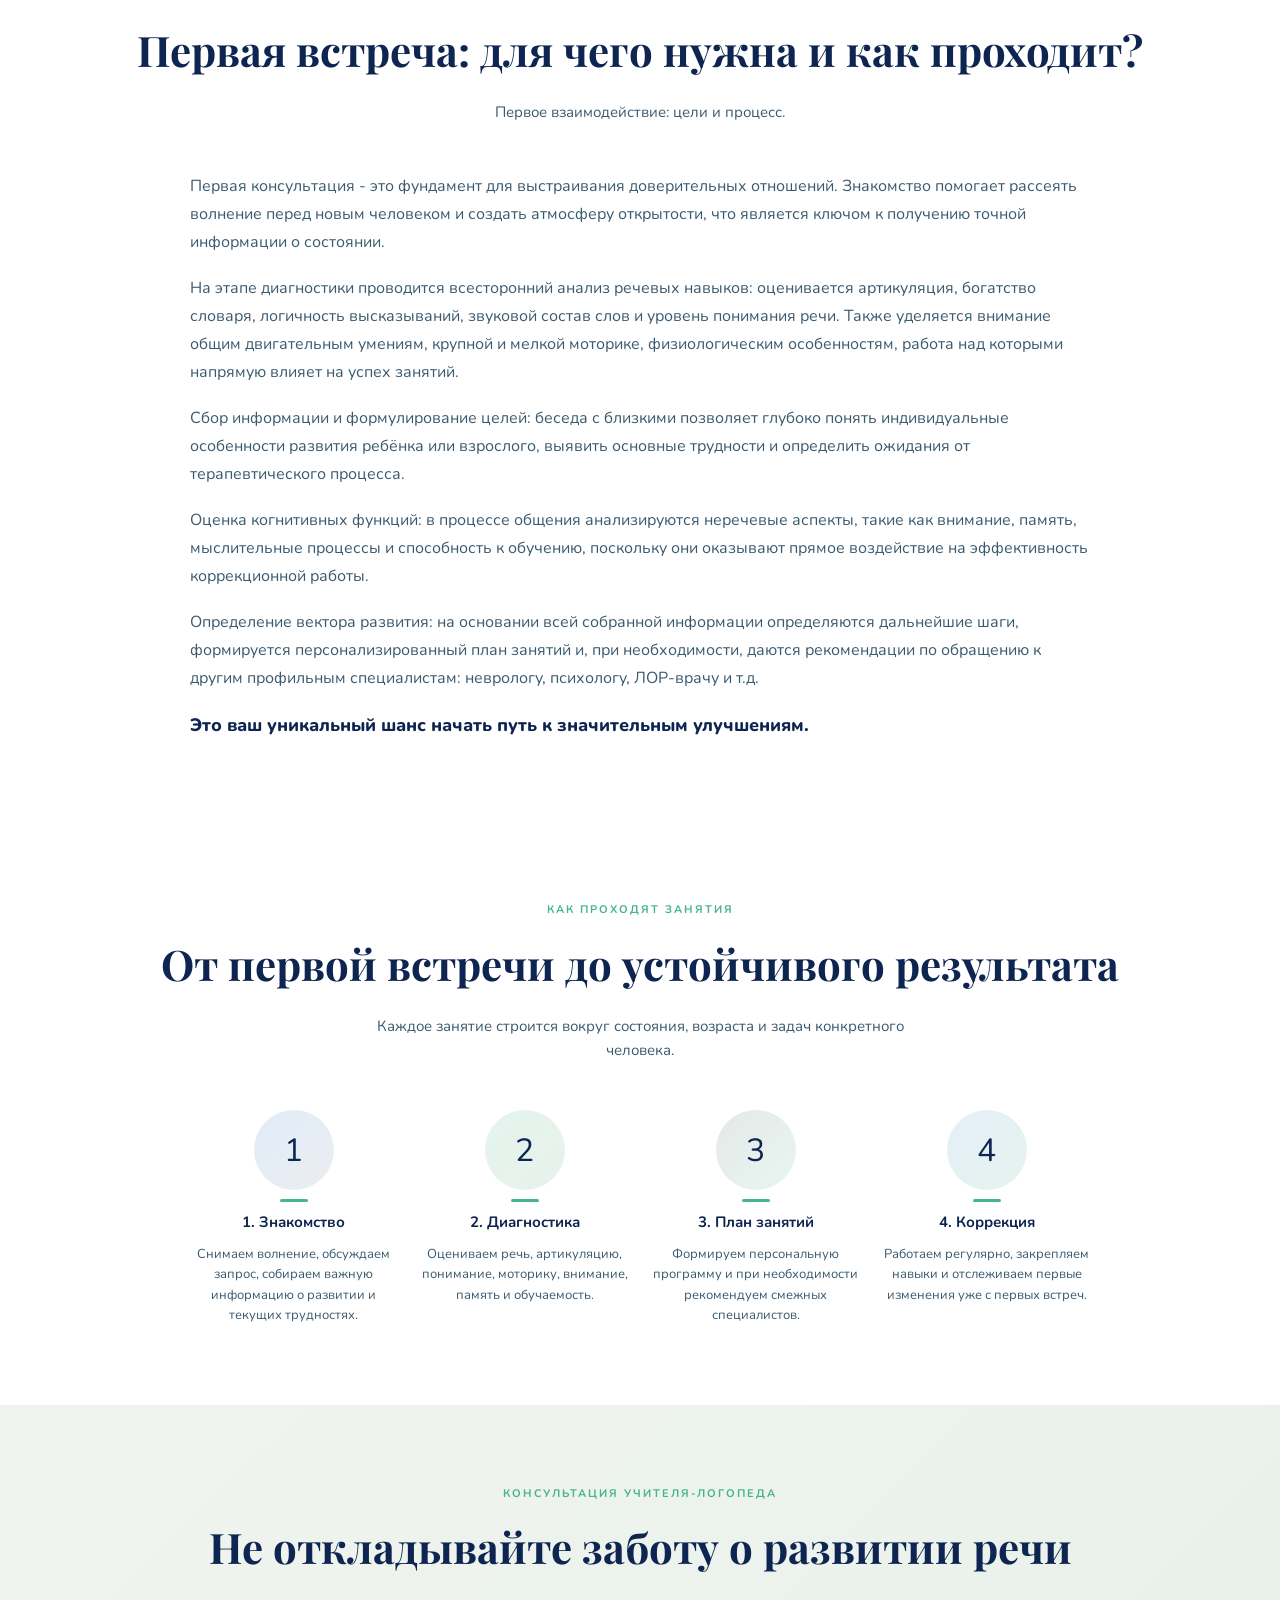
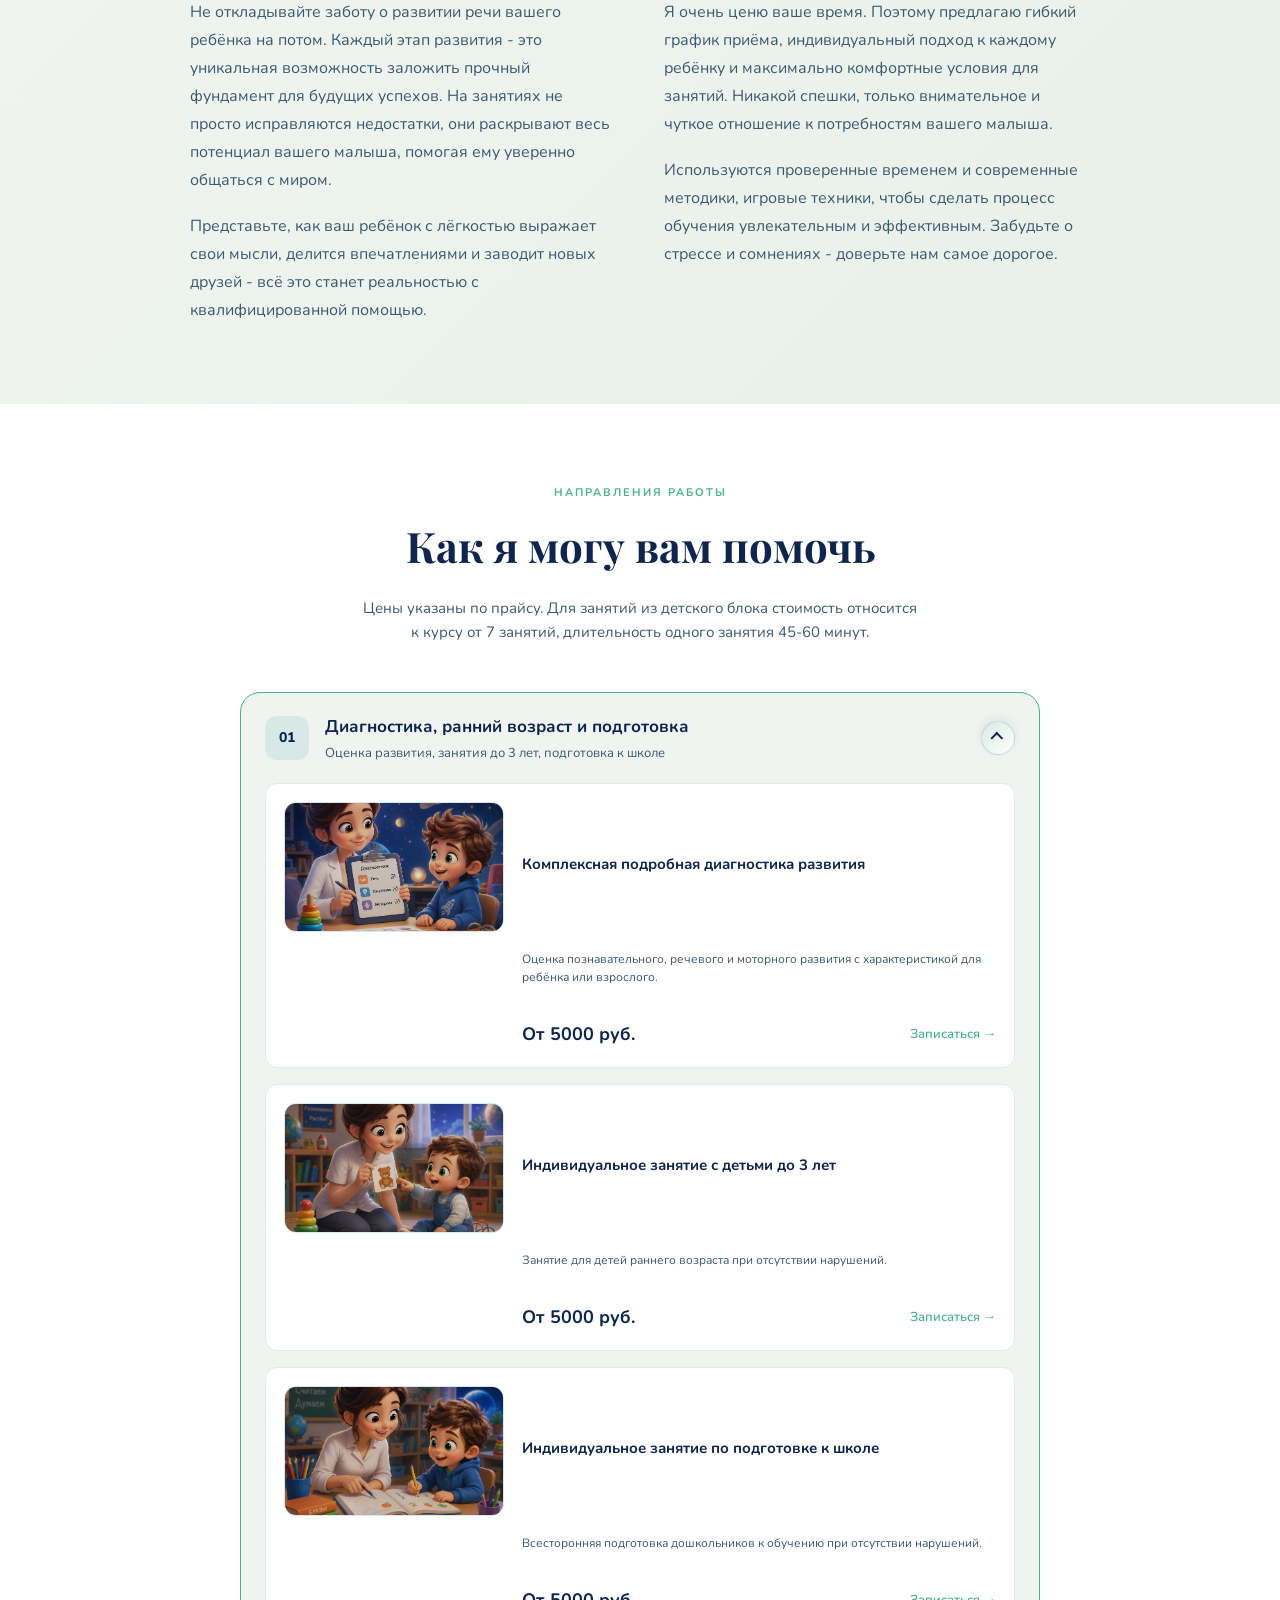
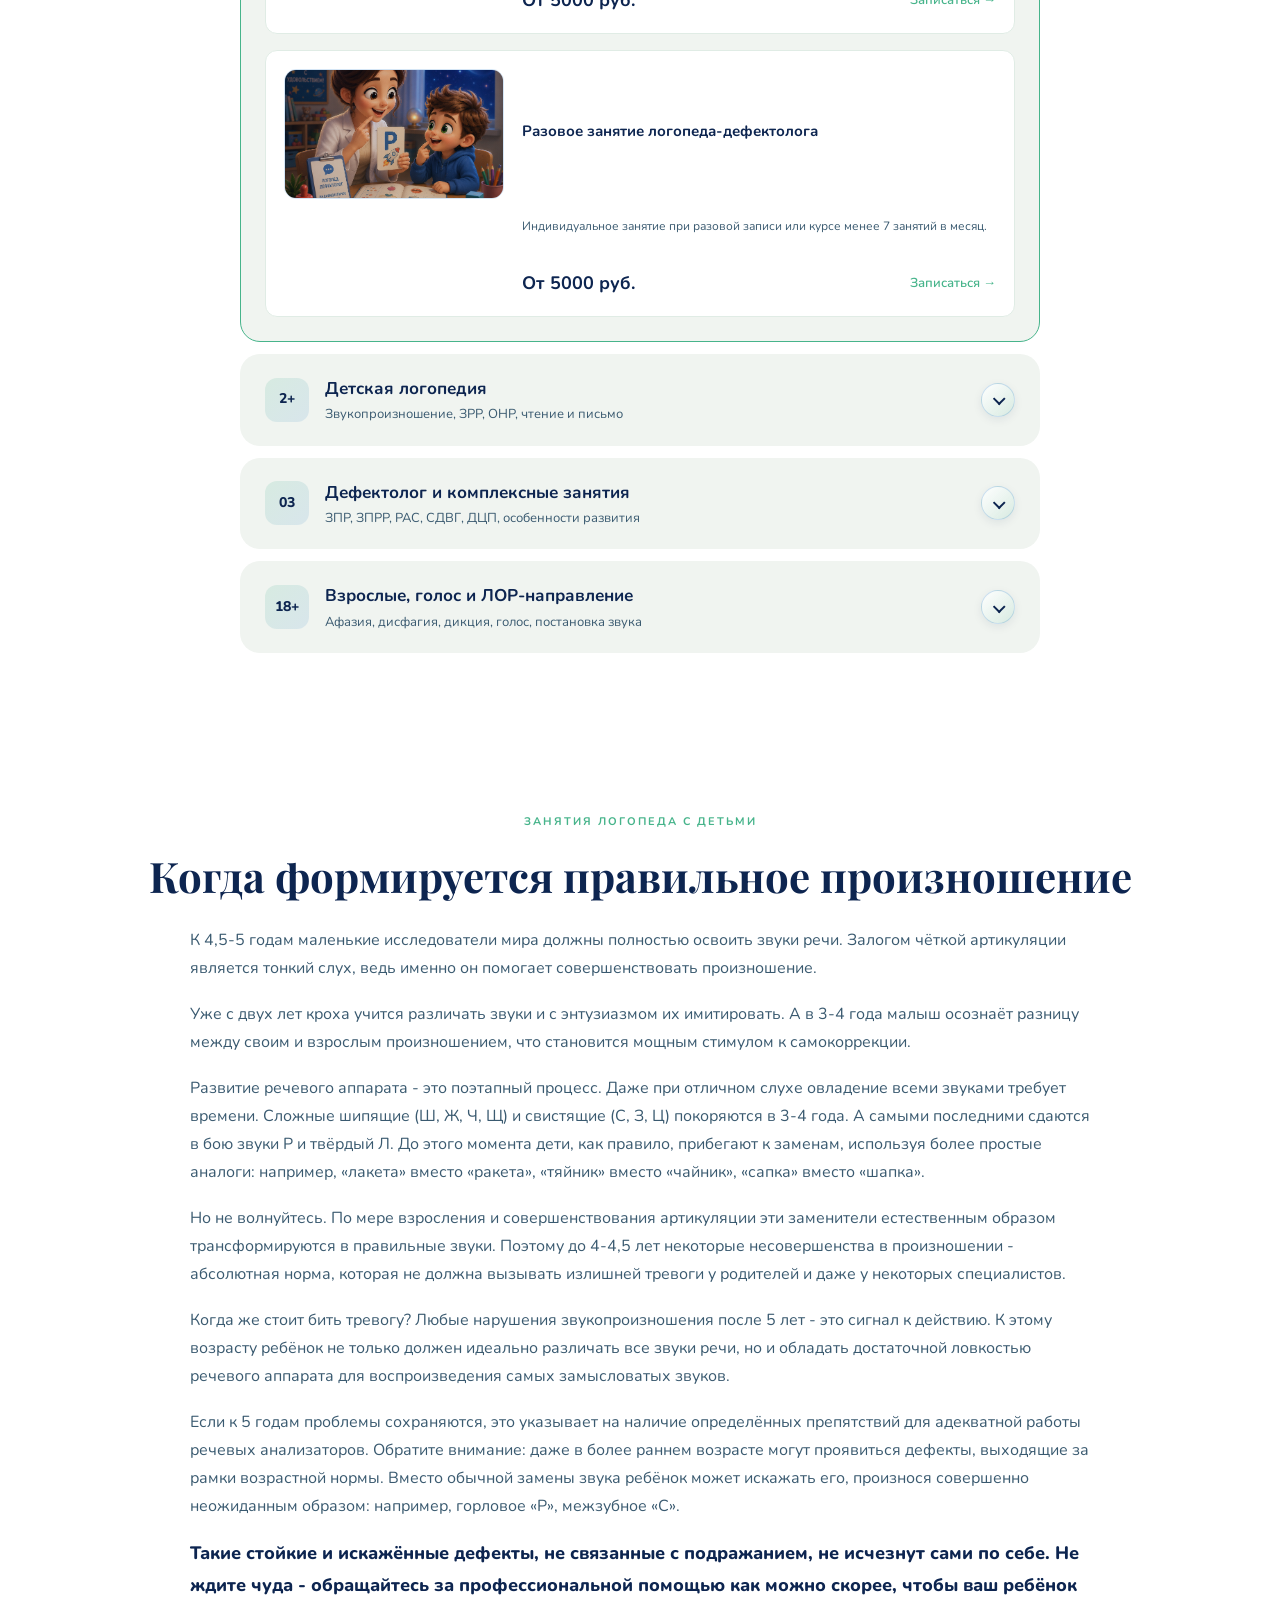
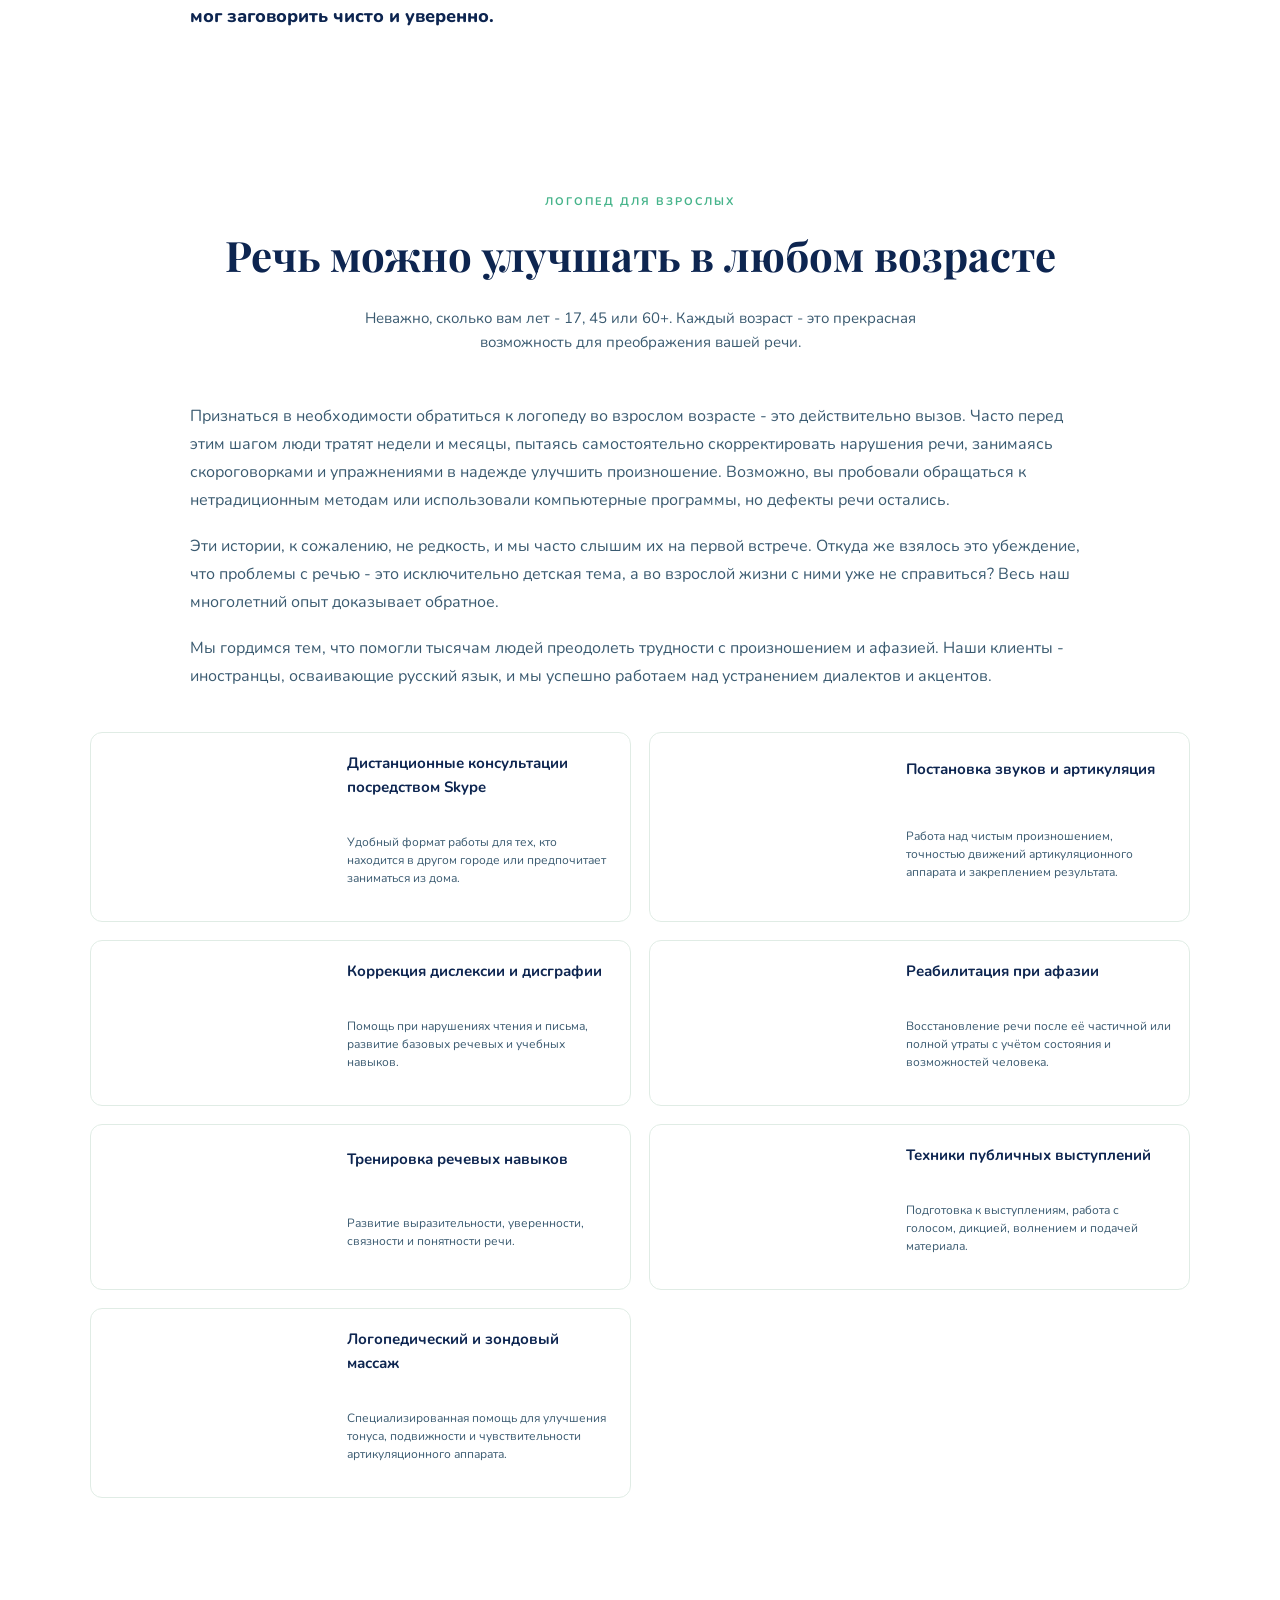
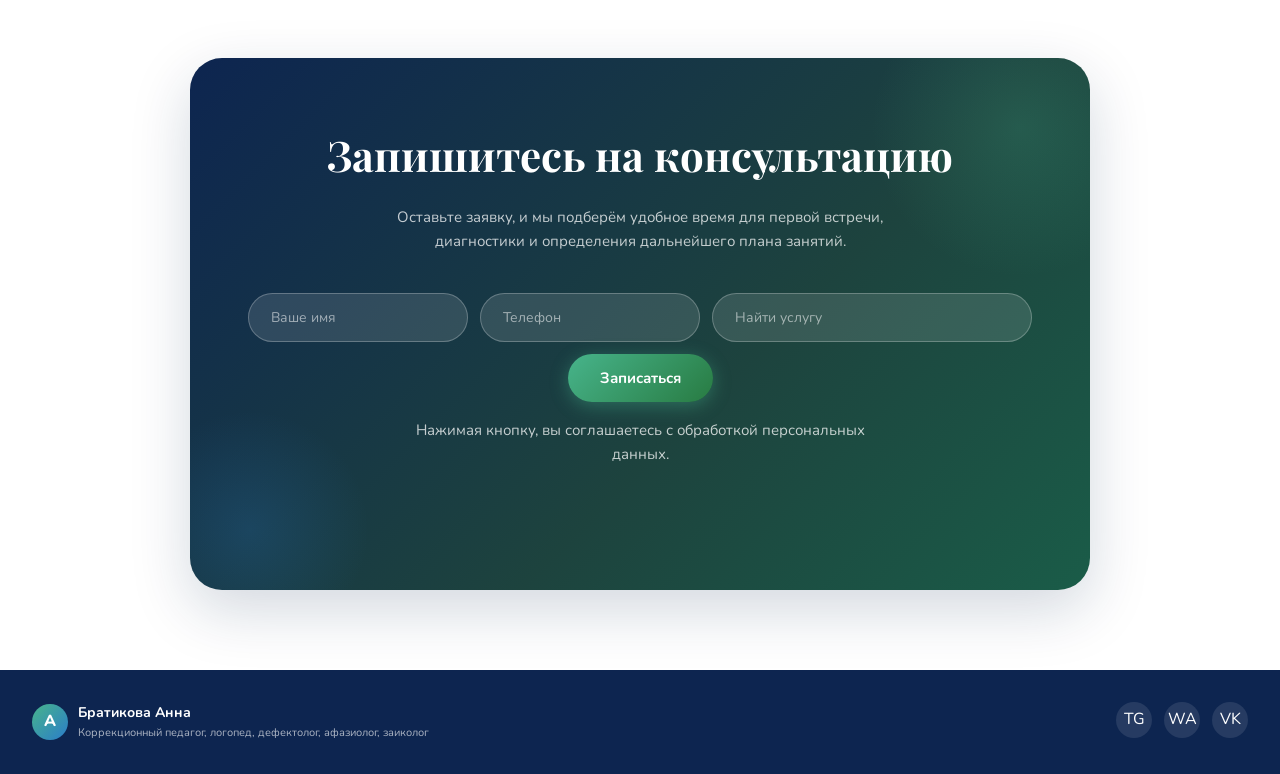
==== commit 2ccbaf81: "Update site prices and images" ====
--- a/index.html
+++ b/index.html
@@ -170,8 +170,8 @@
               <h4>Комплексная подробная диагностика развития</h4>
               <p>Оценка познавательного, речевого и моторного развития с характеристикой для ребёнка или взрослого.</p>
               <div class="price-row">
-                <span class="price">от 3 500 руб.</span>
-                <span class="book-link" onclick="selectService('Комплексная подробная диагностика развития - от 3 500 руб.')">Записаться →</span>
+                <span class="price">От 5000 руб.</span>
+                <span class="book-link" onclick="selectService('Комплексная подробная диагностика развития - От 5000 руб.')">Записаться →</span>
               </div>
             </div>
             <div class="service-card">
@@ -181,8 +181,8 @@
               <h4>Индивидуальное занятие с детьми до 3 лет</h4>
               <p>Занятие для детей раннего возраста при отсутствии нарушений.</p>
               <div class="price-row">
-                <span class="price">3 400 руб.</span>
-                <span class="book-link" onclick="selectService('Индивидуальное занятие с детьми до 3 лет - 3 400 руб.')">Записаться →</span>
+                <span class="price">От 5000 руб.</span>
+                <span class="book-link" onclick="selectService('Индивидуальное занятие с детьми до 3 лет - От 5000 руб.')">Записаться →</span>
               </div>
             </div>
             <div class="service-card">
@@ -192,8 +192,8 @@
               <h4>Индивидуальное занятие по подготовке к школе</h4>
               <p>Всесторонняя подготовка дошкольников к обучению при отсутствии нарушений.</p>
               <div class="price-row">
-                <span class="price">3 400 руб.</span>
-                <span class="book-link" onclick="selectService('Индивидуальное занятие по подготовке к школе - 3 400 руб.')">Записаться →</span>
+                <span class="price">От 5000 руб.</span>
+                <span class="book-link" onclick="selectService('Индивидуальное занятие по подготовке к школе - От 5000 руб.')">Записаться →</span>
               </div>
             </div>
             <div class="service-card">
@@ -203,8 +203,8 @@
               <h4>Разовое занятие логопеда-дефектолога</h4>
               <p>Индивидуальное занятие при разовой записи или курсе менее 7 занятий в месяц.</p>
               <div class="price-row">
-                <span class="price">4 000 руб.</span>
-                <span class="book-link" onclick="selectService('Разовое занятие логопеда-дефектолога - 4 000 руб.')">Записаться →</span>
+                <span class="price">От 5000 руб.</span>
+                <span class="book-link" onclick="selectService('Разовое занятие логопеда-дефектолога - От 5000 руб.')">Записаться →</span>
               </div>
             </div>
           </div>
@@ -229,8 +229,8 @@
               <h4>Логопедическое занятие при мономорфной дислалии</h4>
               <p>Коррекция одного нарушенного звука или одной группы звуков.</p>
               <div class="price-row">
-                <span class="price">3 300 руб.</span>
-                <span class="book-link" onclick="selectService('Логопедическое занятие при мономорфной дислалии - 3 300 руб.')">Записаться →</span>
+                <span class="price">От 5000 руб.</span>
+                <span class="book-link" onclick="selectService('Логопедическое занятие при мономорфной дислалии - От 5000 руб.')">Записаться →</span>
               </div>
             </div>
             <div class="service-card">
@@ -240,8 +240,8 @@
               <h4>Логопедическое занятие при полиморфной дислалии</h4>
               <p>Работа с несколькими нарушенными звуками или группами звуков.</p>
               <div class="price-row">
-                <span class="price">3 300 руб.</span>
-                <span class="book-link" onclick="selectService('Логопедическое занятие при полиморфной дислалии - 3 300 руб.')">Записаться →</span>
+                <span class="price">От 5000 руб.</span>
+                <span class="book-link" onclick="selectService('Логопедическое занятие при полиморфной дислалии - От 5000 руб.')">Записаться →</span>
               </div>
             </div>
             <div class="service-card">
@@ -251,8 +251,8 @@
               <h4>Логопедическое занятие при ФФНР</h4>
               <p>Коррекция фонетико-фонематического недоразвития речи.</p>
               <div class="price-row">
-                <span class="price">3 300 руб.</span>
-                <span class="book-link" onclick="selectService('Логопедическое занятие при ФФНР - 3 300 руб.')">Записаться →</span>
+                <span class="price">От 5000 руб.</span>
+                <span class="book-link" onclick="selectService('Логопедическое занятие при ФФНР - От 5000 руб.')">Записаться →</span>
               </div>
             </div>
             <div class="service-card">
@@ -262,8 +262,8 @@
               <h4>Логопедическое занятие при ринолалии</h4>
               <p>Работа с особенностями голоса, произношения и резонанса.</p>
               <div class="price-row">
-                <span class="price">3 500 руб.</span>
-                <span class="book-link" onclick="selectService('Логопедическое занятие при ринолалии - 3 500 руб.')">Записаться →</span>
+                <span class="price">От 5000 руб.</span>
+                <span class="book-link" onclick="selectService('Логопедическое занятие при ринолалии - От 5000 руб.')">Записаться →</span>
               </div>
             </div>
             <div class="service-card">
@@ -273,8 +273,8 @@
               <h4>Занятие при темповой задержке речи, ЗРР</h4>
               <p>Запуск и развитие речи при задержке речевого развития.</p>
               <div class="price-row">
-                <span class="price">3 500 руб.</span>
-                <span class="book-link" onclick="selectService('Занятие при темповой задержке речи, ЗРР - 3 500 руб.')">Записаться →</span>
+                <span class="price">От 5000 руб.</span>
+                <span class="book-link" onclick="selectService('Занятие при темповой задержке речи, ЗРР - От 5000 руб.')">Записаться →</span>
               </div>
             </div>
             <div class="service-card">
@@ -284,8 +284,8 @@
               <h4>Логопедическое занятие при алалии</h4>
               <p>Системная работа над пониманием, запуском и развитием речи.</p>
               <div class="price-row">
-                <span class="price">3 600 руб.</span>
-                <span class="book-link" onclick="selectService('Логопедическое занятие при алалии - 3 600 руб.')">Записаться →</span>
+                <span class="price">От 5000 руб.</span>
+                <span class="book-link" onclick="selectService('Логопедическое занятие при алалии - От 5000 руб.')">Записаться →</span>
               </div>
             </div>
             <div class="service-card">
@@ -295,8 +295,8 @@
               <h4>Логопедическое занятие при ОНР I уровня</h4>
               <p>Развитие речевой системы при общем недоразвитии речи I уровня.</p>
               <div class="price-row">
-                <span class="price">3 600 руб.</span>
-                <span class="book-link" onclick="selectService('Логопедическое занятие при ОНР I уровня - 3 600 руб.')">Записаться →</span>
+                <span class="price">От 5000 руб.</span>
+                <span class="book-link" onclick="selectService('Логопедическое занятие при ОНР I уровня - От 5000 руб.')">Записаться →</span>
               </div>
             </div>
             <div class="service-card">
@@ -306,8 +306,8 @@
               <h4>Логопедическое занятие при ОНР II уровня</h4>
               <p>Коррекционная работа при общем недоразвитии речи II уровня.</p>
               <div class="price-row">
-                <span class="price">3 500 руб.</span>
-                <span class="book-link" onclick="selectService('Логопедическое занятие при ОНР II уровня - 3 500 руб.')">Записаться →</span>
+                <span class="price">От 5000 руб.</span>
+                <span class="book-link" onclick="selectService('Логопедическое занятие при ОНР II уровня - От 5000 руб.')">Записаться →</span>
               </div>
             </div>
             <div class="service-card">
@@ -317,8 +317,8 @@
               <h4>Логопедическое занятие при ОНР III уровня</h4>
               <p>Развитие связной речи, словаря, грамматики и звукопроизношения.</p>
               <div class="price-row">
-                <span class="price">3 500 руб.</span>
-                <span class="book-link" onclick="selectService('Логопедическое занятие при ОНР III уровня - 3 500 руб.')">Записаться →</span>
+                <span class="price">От 5000 руб.</span>
+                <span class="book-link" onclick="selectService('Логопедическое занятие при ОНР III уровня - От 5000 руб.')">Записаться →</span>
               </div>
             </div>
             <div class="service-card">
@@ -328,8 +328,8 @@
               <h4>Логопедическое занятие при дисграфии, дислексии</h4>
               <p>Коррекция трудностей письма и чтения.</p>
               <div class="price-row">
-                <span class="price">3 600 руб.</span>
-                <span class="book-link" onclick="selectService('Логопедическое занятие при дисграфии, дислексии - 3 600 руб.')">Записаться →</span>
+                <span class="price">От 5000 руб.</span>
+                <span class="book-link" onclick="selectService('Логопедическое занятие при дисграфии, дислексии - От 5000 руб.')">Записаться →</span>
               </div>
             </div>
           </div>
@@ -354,8 +354,8 @@
               <h4>Занятие с дефектологом</h4>
               <p>Развитие познавательных функций, учебных навыков и базовых предпосылок обучения.</p>
               <div class="price-row">
-                <span class="price">3 600 руб.</span>
-                <span class="book-link" onclick="selectService('Занятие с дефектологом - 3 600 руб.')">Записаться →</span>
+                <span class="price">От 5000 руб.</span>
+                <span class="book-link" onclick="selectService('Занятие с дефектологом - От 5000 руб.')">Записаться →</span>
               </div>
             </div>
             <div class="service-card">
@@ -365,8 +365,8 @@
               <h4>Комбинированное занятие при ЗПР</h4>
               <p>Формат логопед + дефектолог для детей с задержкой психического развития.</p>
               <div class="price-row">
-                <span class="price">3 600 руб.</span>
-                <span class="book-link" onclick="selectService('Комбинированное занятие при ЗПР - 3 600 руб.')">Записаться →</span>
+                <span class="price">От 5000 руб.</span>
+                <span class="book-link" onclick="selectService('Комбинированное занятие при ЗПР - От 5000 руб.')">Записаться →</span>
               </div>
             </div>
             <div class="service-card">
@@ -376,8 +376,8 @@
               <h4>Комбинированное занятие при ЗПРР</h4>
               <p>Логопедическая и дефектологическая помощь при задержке психоречевого развития.</p>
               <div class="price-row">
-                <span class="price">3 500 руб.</span>
-                <span class="book-link" onclick="selectService('Комбинированное занятие при ЗПРР - 3 500 руб.')">Записаться →</span>
+                <span class="price">От 5000 руб.</span>
+                <span class="book-link" onclick="selectService('Комбинированное занятие при ЗПРР - От 5000 руб.')">Записаться →</span>
               </div>
             </div>
             <div class="service-card">
@@ -387,8 +387,8 @@
               <h4>Комбинированное занятие при особенностях эмоционально-волевой сферы</h4>
               <p>Поддержка речи, поведения, внимания и включения в занятие.</p>
               <div class="price-row">
-                <span class="price">3 700 руб.</span>
-                <span class="book-link" onclick="selectService('Комбинированное занятие при особенностях эмоционально-волевой сферы - 3 700 руб.')">Записаться →</span>
+                <span class="price">От 5000 руб.</span>
+                <span class="book-link" onclick="selectService('Комбинированное занятие при особенностях эмоционально-волевой сферы - От 5000 руб.')">Записаться →</span>
               </div>
             </div>
             <div class="service-card">
@@ -398,8 +398,8 @@
               <h4>Комбинированное занятие при гиперактивности, СДВГ</h4>
               <p>Коррекционная работа с учётом трудностей внимания и саморегуляции.</p>
               <div class="price-row">
-                <span class="price">3 700 руб.</span>
-                <span class="book-link" onclick="selectService('Комбинированное занятие при гиперактивности, СДВГ - 3 700 руб.')">Записаться →</span>
+                <span class="price">От 5000 руб.</span>
+                <span class="book-link" onclick="selectService('Комбинированное занятие при гиперактивности, СДВГ - От 5000 руб.')">Записаться →</span>
               </div>
             </div>
             <div class="service-card">
@@ -409,8 +409,8 @@
               <h4>Комбинированное занятие при РДА, РАС и аутическом типе развития</h4>
               <p>Помощь при РДА, РАС, аутическом типе развития и атипичном аутизме.</p>
               <div class="price-row">
-                <span class="price">3 700 руб.</span>
-                <span class="book-link" onclick="selectService('Комбинированное занятие при РДА, РАС и аутическом типе развития - 3 700 руб.')">Записаться →</span>
+                <span class="price">От 5000 руб.</span>
+                <span class="book-link" onclick="selectService('Комбинированное занятие при РДА, РАС и аутическом типе развития - От 5000 руб.')">Записаться →</span>
               </div>
             </div>
             <div class="service-card">
@@ -420,8 +420,8 @@
               <h4>Комбинированное занятие при ДЦП, синдроме Дауна, генетических синдромах</h4>
               <p>Индивидуальная коррекционная работа с учётом моторных и когнитивных особенностей.</p>
               <div class="price-row">
-                <span class="price">3 700 руб.</span>
-                <span class="book-link" onclick="selectService('Комбинированное занятие при ДЦП, синдроме Дауна, генетических синдромах - 3 700 руб.')">Записаться →</span>
+                <span class="price">От 5000 руб.</span>
+                <span class="book-link" onclick="selectService('Комбинированное занятие при ДЦП, синдроме Дауна, генетических синдромах - От 5000 руб.')">Записаться →</span>
               </div>
             </div>
             <div class="service-card">
@@ -431,8 +431,8 @@
               <h4>Комбинированное занятие при УО</h4>
               <p>Логопедическая и дефектологическая поддержка при умственной отсталости.</p>
               <div class="price-row">
-                <span class="price">3 700 руб.</span>
-                <span class="book-link" onclick="selectService('Комбинированное занятие при УО - 3 700 руб.')">Записаться →</span>
+                <span class="price">От 5000 руб.</span>
+                <span class="book-link" onclick="selectService('Комбинированное занятие при УО - От 5000 руб.')">Записаться →</span>
               </div>
             </div>
             <div class="service-card">
@@ -442,8 +442,8 @@
               <h4>Логопедический массаж, 30 минут</h4>
               <p>Работа с тонусом, подвижностью и чувствительностью артикуляционного аппарата.</p>
               <div class="price-row">
-                <span class="price">3 000 руб.</span>
-                <span class="book-link" onclick="selectService('Логопедический массаж, 30 минут - 3 000 руб.')">Записаться →</span>
+                <span class="price">От 4500 руб.</span>
+                <span class="book-link" onclick="selectService('Логопедический массаж, 30 минут - От 4500 руб.')">Записаться →</span>
               </div>
             </div>
           </div>
@@ -468,8 +468,8 @@
               <h4>Афазия, дисфагия</h4>
               <p>Занятие длительностью от 40 до 90 минут для взрослых после инсульта или черепно-мозговой травмы.</p>
               <div class="price-row">
-                <span class="price">от 3 000 руб.</span>
-                <span class="book-link" onclick="selectService('Афазия, дисфагия - от 3 000 руб.')">Записаться →</span>
+                <span class="price">От 4500 руб.</span>
+                <span class="book-link" onclick="selectService('Афазия, дисфагия - От 4500 руб.')">Записаться →</span>
               </div>
             </div>
             <div class="service-card">
@@ -479,8 +479,8 @@
               <h4>Постановка голоса, дикция и техника речи</h4>
               <p>Снятие зажимов, логопедический массаж, дыхательная и артикуляционная гимнастика, голосовые упражнения.</p>
               <div class="price-row">
-                <span class="price">3 500 руб.</span>
-                <span class="book-link" onclick="selectService('Постановка голоса, дикция и техника речи - 3 500 руб.')">Записаться →</span>
+                <span class="price">От 5000 руб.</span>
+                <span class="book-link" onclick="selectService('Постановка голоса, дикция и техника речи - От 5000 руб.')">Записаться →</span>
               </div>
             </div>
             <div class="service-card">
@@ -490,8 +490,8 @@
               <h4>При нарушении функции ЛОР-органов</h4>
               <p>Развитие нёбно-глоточного смыкания, коррекция гипотонии, дыхательная гимнастика, артикуляционная гимнастика, голосовые резонаторы.</p>
               <div class="price-row">
-                <span class="price">4 000 руб.</span>
-                <span class="book-link" onclick="selectService('При нарушении функции ЛОР-органов - 4 000 руб.')">Записаться →</span>
+                <span class="price">От 5000 руб.</span>
+                <span class="book-link" onclick="selectService('При нарушении функции ЛОР-органов - От 5000 руб.')">Записаться →</span>
               </div>
             </div>
             <div class="service-card">
@@ -501,8 +501,8 @@
               <h4>Постановка и автоматизация звука</h4>
               <p>Постановка звука и закрепление правильного произношения в речи.</p>
               <div class="price-row">
-                <span class="price">3 000 руб.</span>
-                <span class="book-link" onclick="selectService('Постановка и автоматизация звука - 3 000 руб.')">Записаться →</span>
+                <span class="price">От 4500 руб.</span>
+                <span class="book-link" onclick="selectService('Постановка и автоматизация звука - От 4500 руб.')">Записаться →</span>
               </div>
             </div>
           </div>
@@ -580,33 +580,33 @@
           <input type="text" id="serviceSearch" placeholder="Найти услугу" autocomplete="off" aria-label="Поиск услуги">
           <input type="hidden" id="service" required>
           <div class="service-dropdown" id="serviceDropdown">
-            <button type="button" class="service-option" data-value="Комплексная подробная диагностика развития - от 3 500 руб.">Комплексная подробная диагностика развития <span>от 3 500 руб.</span></button>
-            <button type="button" class="service-option" data-value="Индивидуальное занятие с детьми до 3 лет - 3 400 руб.">Индивидуальное занятие с детьми до 3 лет <span>3 400 руб.</span></button>
-            <button type="button" class="service-option" data-value="Индивидуальное занятие по подготовке к школе - 3 400 руб.">Индивидуальное занятие по подготовке к школе <span>3 400 руб.</span></button>
-            <button type="button" class="service-option" data-value="Разовое занятие логопеда-дефектолога - 4 000 руб.">Разовое занятие логопеда-дефектолога <span>4 000 руб.</span></button>
-            <button type="button" class="service-option" data-value="Логопедическое занятие при мономорфной дислалии - 3 300 руб.">Логопедическое занятие при мономорфной дислалии <span>3 300 руб.</span></button>
-            <button type="button" class="service-option" data-value="Логопедическое занятие при полиморфной дислалии - 3 300 руб.">Логопедическое занятие при полиморфной дислалии <span>3 300 руб.</span></button>
-            <button type="button" class="service-option" data-value="Логопедическое занятие при ФФНР - 3 300 руб.">Логопедическое занятие при ФФНР <span>3 300 руб.</span></button>
-            <button type="button" class="service-option" data-value="Логопедическое занятие при ринолалии - 3 500 руб.">Логопедическое занятие при ринолалии <span>3 500 руб.</span></button>
-            <button type="button" class="service-option" data-value="Занятие при темповой задержке речи, ЗРР - 3 500 руб.">Занятие при темповой задержке речи, ЗРР <span>3 500 руб.</span></button>
-            <button type="button" class="service-option" data-value="Логопедическое занятие при алалии - 3 600 руб.">Логопедическое занятие при алалии <span>3 600 руб.</span></button>
-            <button type="button" class="service-option" data-value="Логопедическое занятие при ОНР I уровня - 3 600 руб.">Логопедическое занятие при ОНР I уровня <span>3 600 руб.</span></button>
-            <button type="button" class="service-option" data-value="Логопедическое занятие при ОНР II уровня - 3 500 руб.">Логопедическое занятие при ОНР II уровня <span>3 500 руб.</span></button>
-            <button type="button" class="service-option" data-value="Логопедическое занятие при ОНР III уровня - 3 500 руб.">Логопедическое занятие при ОНР III уровня <span>3 500 руб.</span></button>
-            <button type="button" class="service-option" data-value="Логопедическое занятие при дисграфии, дислексии - 3 600 руб.">Логопедическое занятие при дисграфии, дислексии <span>3 600 руб.</span></button>
-            <button type="button" class="service-option" data-value="Занятие с дефектологом - 3 600 руб.">Занятие с дефектологом <span>3 600 руб.</span></button>
-            <button type="button" class="service-option" data-value="Комбинированное занятие при ЗПР - 3 600 руб.">Комбинированное занятие при ЗПР <span>3 600 руб.</span></button>
-            <button type="button" class="service-option" data-value="Комбинированное занятие при ЗПРР - 3 500 руб.">Комбинированное занятие при ЗПРР <span>3 500 руб.</span></button>
-            <button type="button" class="service-option" data-value="Комбинированное занятие при особенностях эмоционально-волевой сферы - 3 700 руб.">Комбинированное занятие при особенностях эмоционально-волевой сферы <span>3 700 руб.</span></button>
-            <button type="button" class="service-option" data-value="Комбинированное занятие при гиперактивности, СДВГ - 3 700 руб.">Комбинированное занятие при гиперактивности, СДВГ <span>3 700 руб.</span></button>
-            <button type="button" class="service-option" data-value="Комбинированное занятие при РДА, РАС и аутическом типе развития - 3 700 руб.">Комбинированное занятие при РДА, РАС и аутическом типе развития <span>3 700 руб.</span></button>
-            <button type="button" class="service-option" data-value="Комбинированное занятие при ДЦП, синдроме Дауна, генетических синдромах - 3 700 руб.">Комбинированное занятие при ДЦП, синдроме Дауна, генетических синдромах <span>3 700 руб.</span></button>
-            <button type="button" class="service-option" data-value="Комбинированное занятие при УО - 3 700 руб.">Комбинированное занятие при УО <span>3 700 руб.</span></button>
-            <button type="button" class="service-option" data-value="Логопедический массаж, 30 минут - 3 000 руб.">Логопедический массаж, 30 минут <span>3 000 руб.</span></button>
-            <button type="button" class="service-option" data-value="Афазия, дисфагия - от 3 000 руб.">Афазия, дисфагия <span>от 3 000 руб.</span></button>
-            <button type="button" class="service-option" data-value="Постановка голоса, дикция и техника речи - 3 500 руб.">Постановка голоса, дикция и техника речи <span>3 500 руб.</span></button>
-            <button type="button" class="service-option" data-value="При нарушении функции ЛОР-органов - 4 000 руб.">При нарушении функции ЛОР-органов <span>4 000 руб.</span></button>
-            <button type="button" class="service-option" data-value="Постановка и автоматизация звука - 3 000 руб.">Постановка и автоматизация звука <span>3 000 руб.</span></button>
+            <button type="button" class="service-option" data-value="Комплексная подробная диагностика развития - От 5000 руб.">Комплексная подробная диагностика развития <span>От 5000 руб.</span></button>
+            <button type="button" class="service-option" data-value="Индивидуальное занятие с детьми до 3 лет - От 5000 руб.">Индивидуальное занятие с детьми до 3 лет <span>От 5000 руб.</span></button>
+            <button type="button" class="service-option" data-value="Индивидуальное занятие по подготовке к школе - От 5000 руб.">Индивидуальное занятие по подготовке к школе <span>От 5000 руб.</span></button>
+            <button type="button" class="service-option" data-value="Разовое занятие логопеда-дефектолога - От 5000 руб.">Разовое занятие логопеда-дефектолога <span>От 5000 руб.</span></button>
+            <button type="button" class="service-option" data-value="Логопедическое занятие при мономорфной дислалии - От 5000 руб.">Логопедическое занятие при мономорфной дислалии <span>От 5000 руб.</span></button>
+            <button type="button" class="service-option" data-value="Логопедическое занятие при полиморфной дислалии - От 5000 руб.">Логопедическое занятие при полиморфной дислалии <span>От 5000 руб.</span></button>
+            <button type="button" class="service-option" data-value="Логопедическое занятие при ФФНР - От 5000 руб.">Логопедическое занятие при ФФНР <span>От 5000 руб.</span></button>
+            <button type="button" class="service-option" data-value="Логопедическое занятие при ринолалии - От 5000 руб.">Логопедическое занятие при ринолалии <span>От 5000 руб.</span></button>
+            <button type="button" class="service-option" data-value="Занятие при темповой задержке речи, ЗРР - От 5000 руб.">Занятие при темповой задержке речи, ЗРР <span>От 5000 руб.</span></button>
+            <button type="button" class="service-option" data-value="Логопедическое занятие при алалии - От 5000 руб.">Логопедическое занятие при алалии <span>От 5000 руб.</span></button>
+            <button type="button" class="service-option" data-value="Логопедическое занятие при ОНР I уровня - От 5000 руб.">Логопедическое занятие при ОНР I уровня <span>От 5000 руб.</span></button>
+            <button type="button" class="service-option" data-value="Логопедическое занятие при ОНР II уровня - От 5000 руб.">Логопедическое занятие при ОНР II уровня <span>От 5000 руб.</span></button>
+            <button type="button" class="service-option" data-value="Логопедическое занятие при ОНР III уровня - От 5000 руб.">Логопедическое занятие при ОНР III уровня <span>От 5000 руб.</span></button>
+            <button type="button" class="service-option" data-value="Логопедическое занятие при дисграфии, дислексии - От 5000 руб.">Логопедическое занятие при дисграфии, дислексии <span>От 5000 руб.</span></button>
+            <button type="button" class="service-option" data-value="Занятие с дефектологом - От 5000 руб.">Занятие с дефектологом <span>От 5000 руб.</span></button>
+            <button type="button" class="service-option" data-value="Комбинированное занятие при ЗПР - От 5000 руб.">Комбинированное занятие при ЗПР <span>От 5000 руб.</span></button>
+            <button type="button" class="service-option" data-value="Комбинированное занятие при ЗПРР - От 5000 руб.">Комбинированное занятие при ЗПРР <span>От 5000 руб.</span></button>
+            <button type="button" class="service-option" data-value="Комбинированное занятие при особенностях эмоционально-волевой сферы - От 5000 руб.">Комбинированное занятие при особенностях эмоционально-волевой сферы <span>От 5000 руб.</span></button>
+            <button type="button" class="service-option" data-value="Комбинированное занятие при гиперактивности, СДВГ - От 5000 руб.">Комбинированное занятие при гиперактивности, СДВГ <span>От 5000 руб.</span></button>
+            <button type="button" class="service-option" data-value="Комбинированное занятие при РДА, РАС и аутическом типе развития - От 5000 руб.">Комбинированное занятие при РДА, РАС и аутическом типе развития <span>От 5000 руб.</span></button>
+            <button type="button" class="service-option" data-value="Комбинированное занятие при ДЦП, синдроме Дауна, генетических синдромах - От 5000 руб.">Комбинированное занятие при ДЦП, синдроме Дауна, генетических синдромах <span>От 5000 руб.</span></button>
+            <button type="button" class="service-option" data-value="Комбинированное занятие при УО - От 5000 руб.">Комбинированное занятие при УО <span>От 5000 руб.</span></button>
+            <button type="button" class="service-option" data-value="Логопедический массаж, 30 минут - От 4500 руб.">Логопедический массаж, 30 минут <span>От 4500 руб.</span></button>
+            <button type="button" class="service-option" data-value="Афазия, дисфагия - От 4500 руб.">Афазия, дисфагия <span>От 4500 руб.</span></button>
+            <button type="button" class="service-option" data-value="Постановка голоса, дикция и техника речи - От 5000 руб.">Постановка голоса, дикция и техника речи <span>От 5000 руб.</span></button>
+            <button type="button" class="service-option" data-value="При нарушении функции ЛОР-органов - От 5000 руб.">При нарушении функции ЛОР-органов <span>От 5000 руб.</span></button>
+            <button type="button" class="service-option" data-value="Постановка и автоматизация звука - От 4500 руб.">Постановка и автоматизация звука <span>От 4500 руб.</span></button>
             <div class="service-empty" id="serviceEmpty">Ничего не найдено</div>
           </div>
         </div>
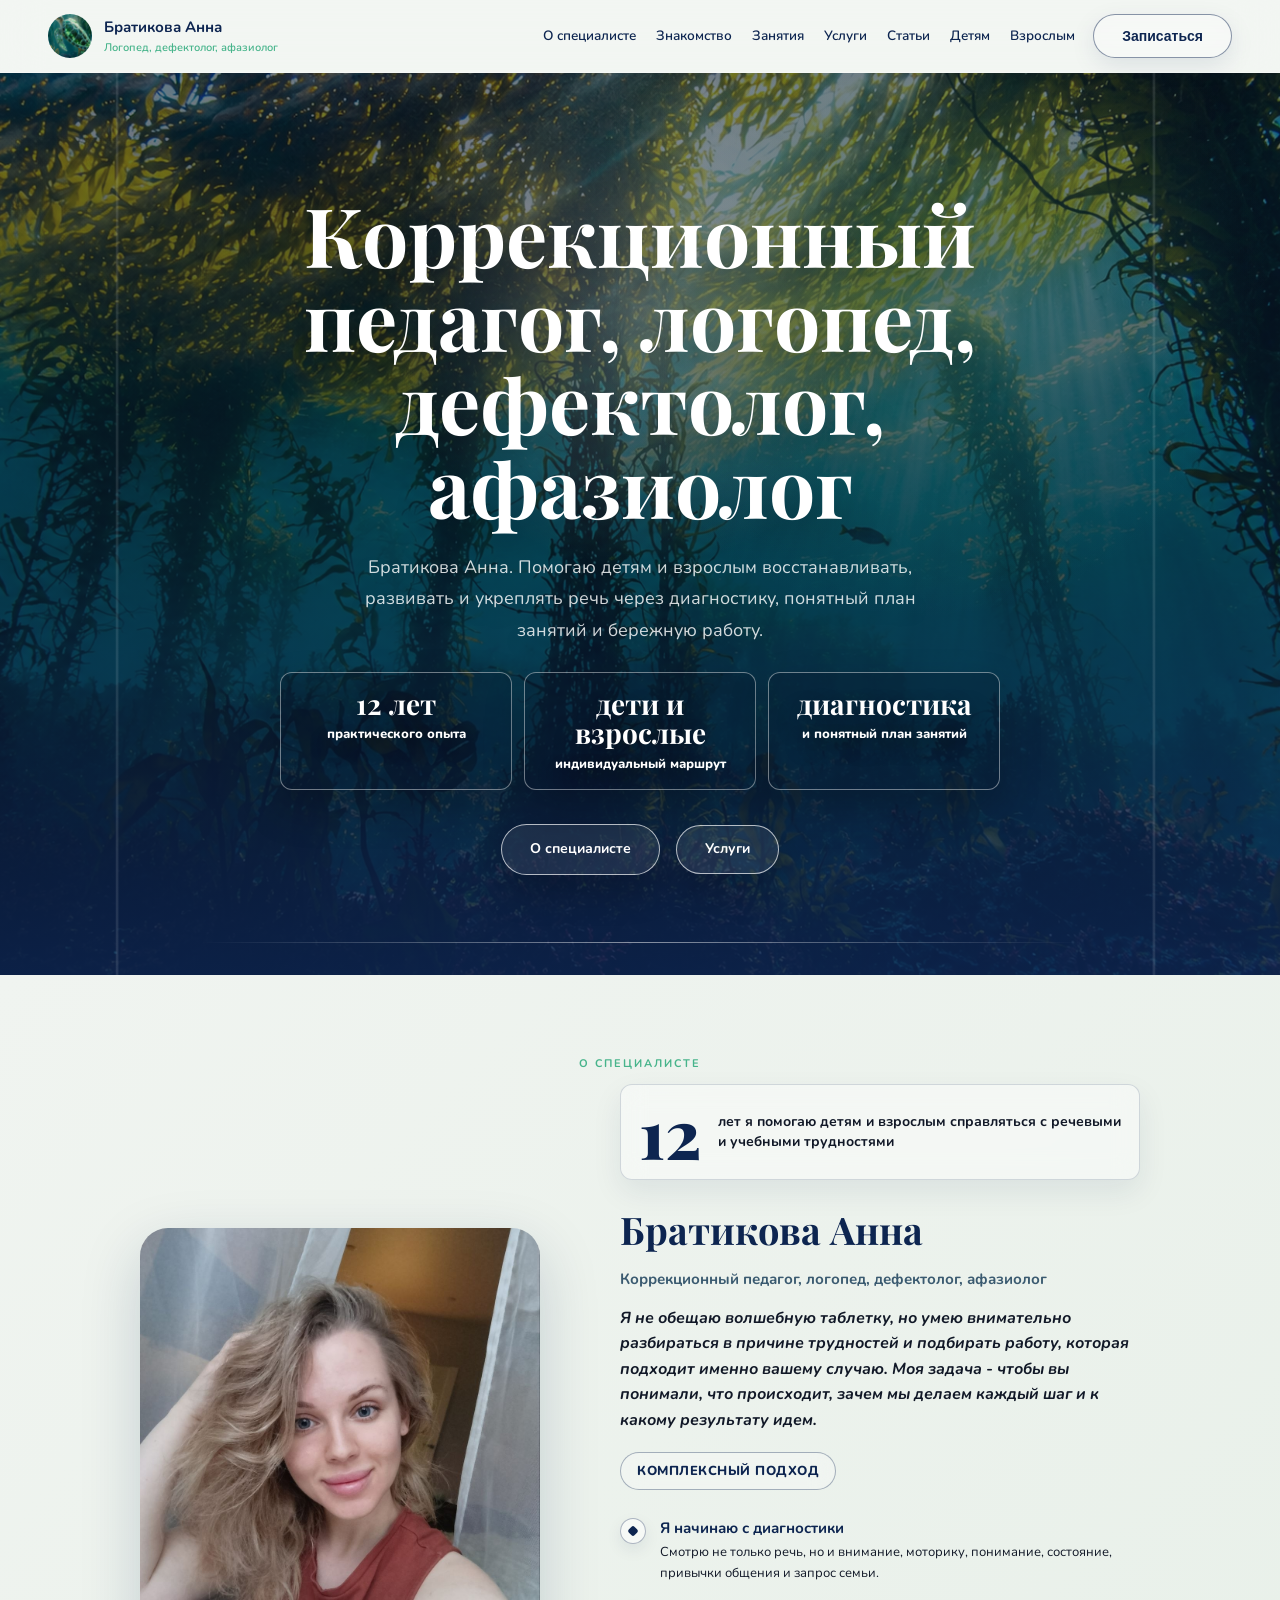
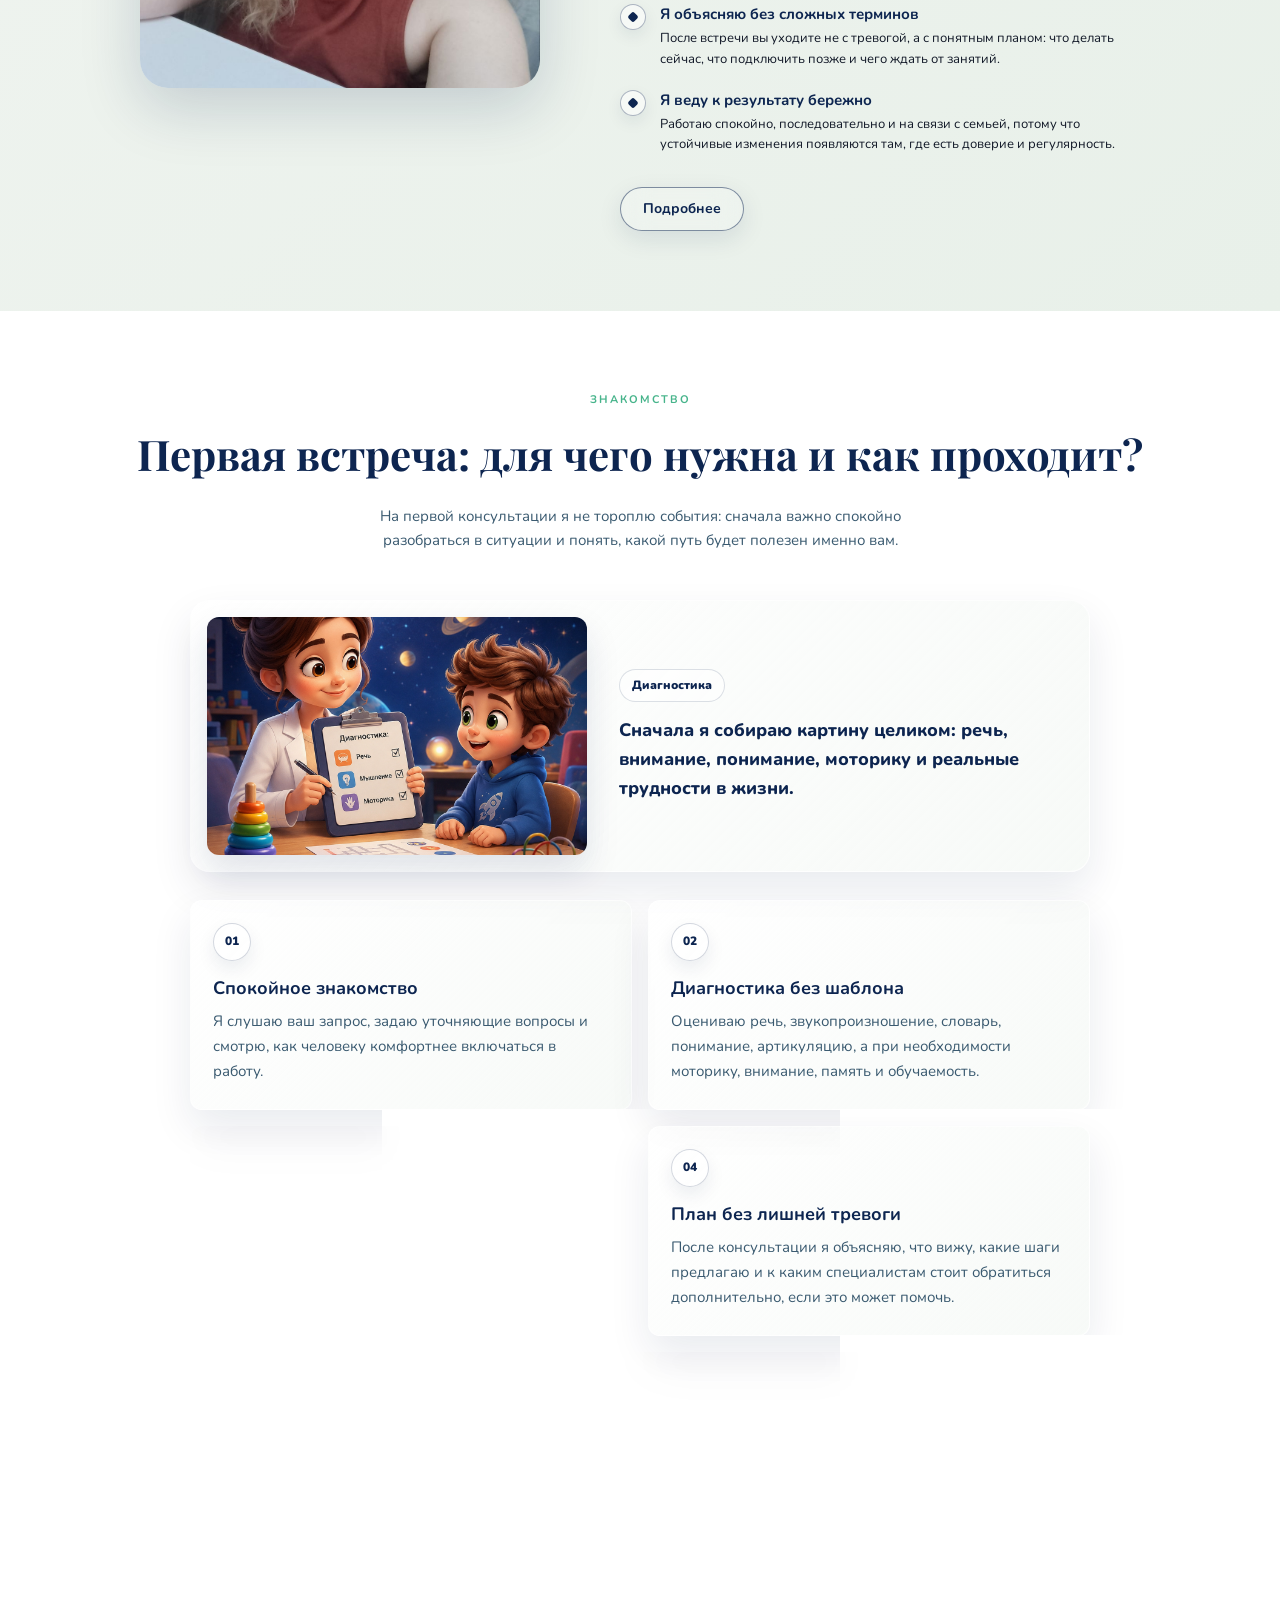
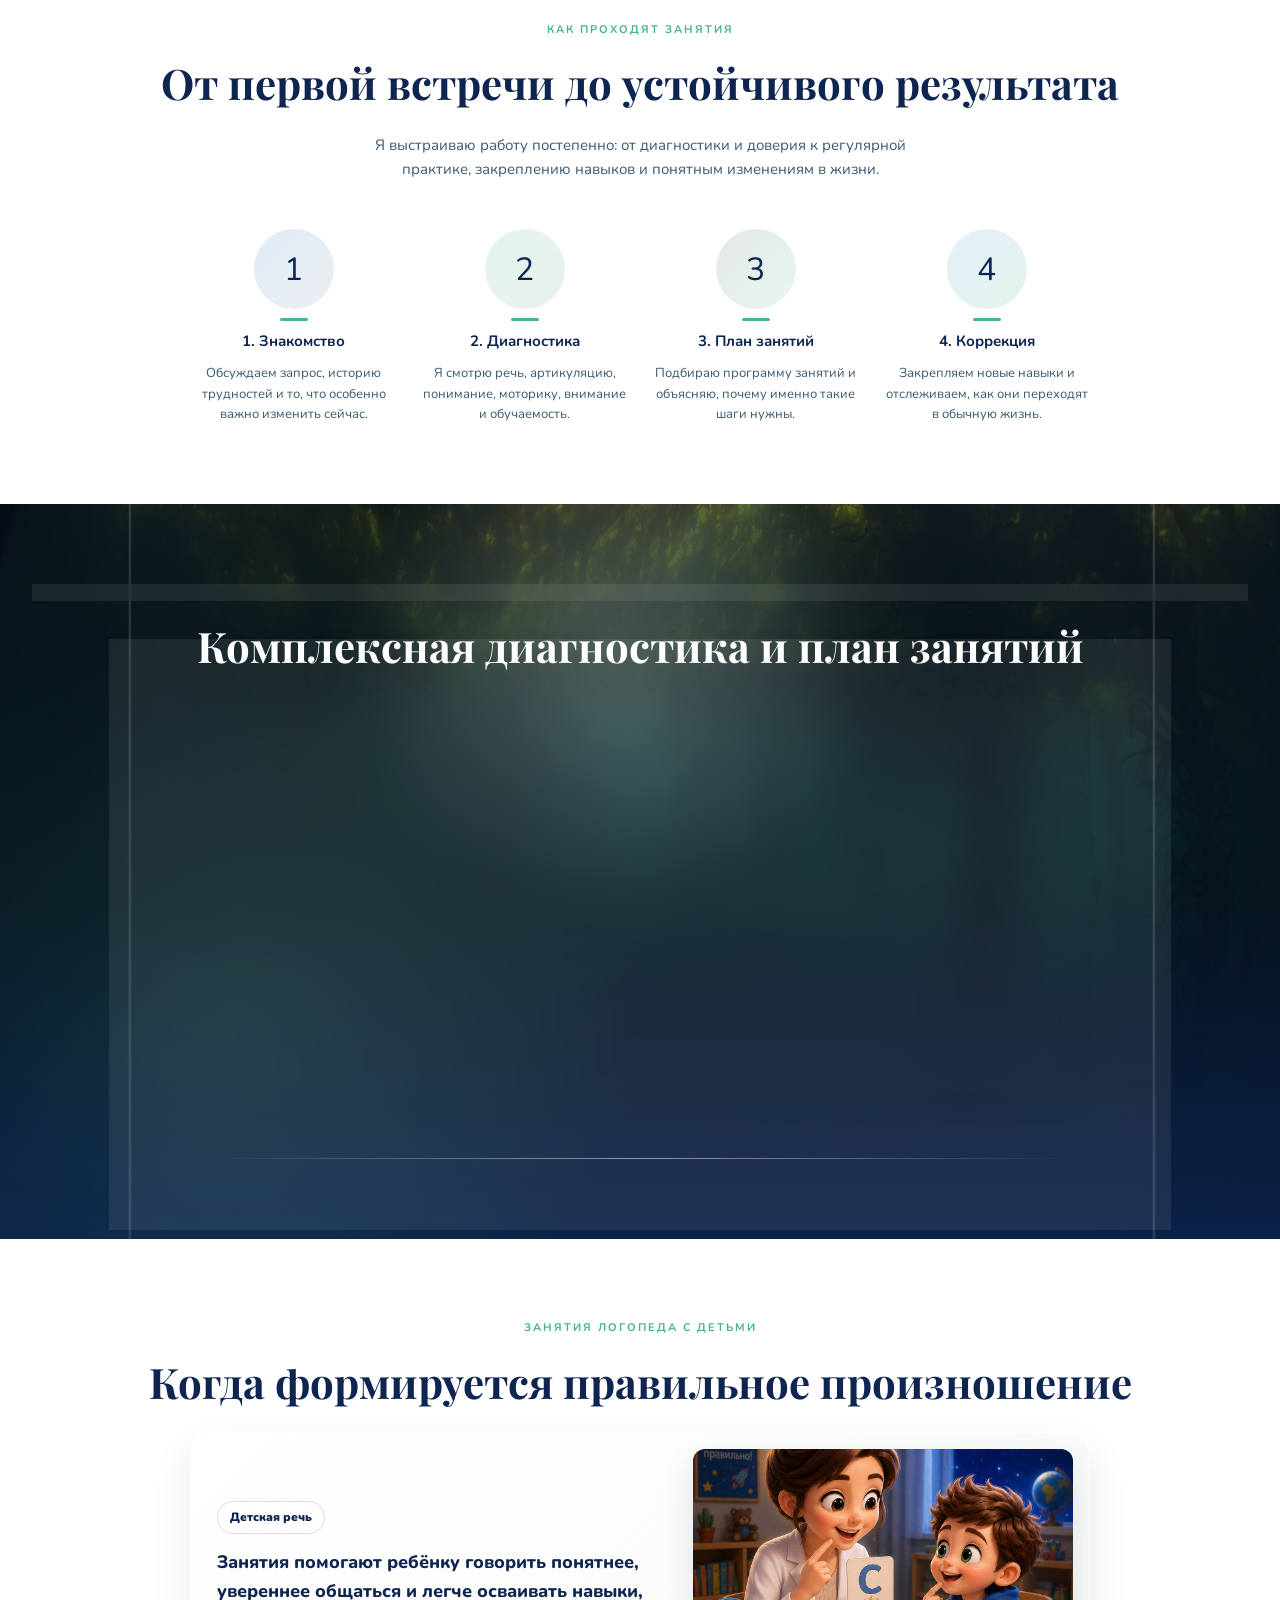
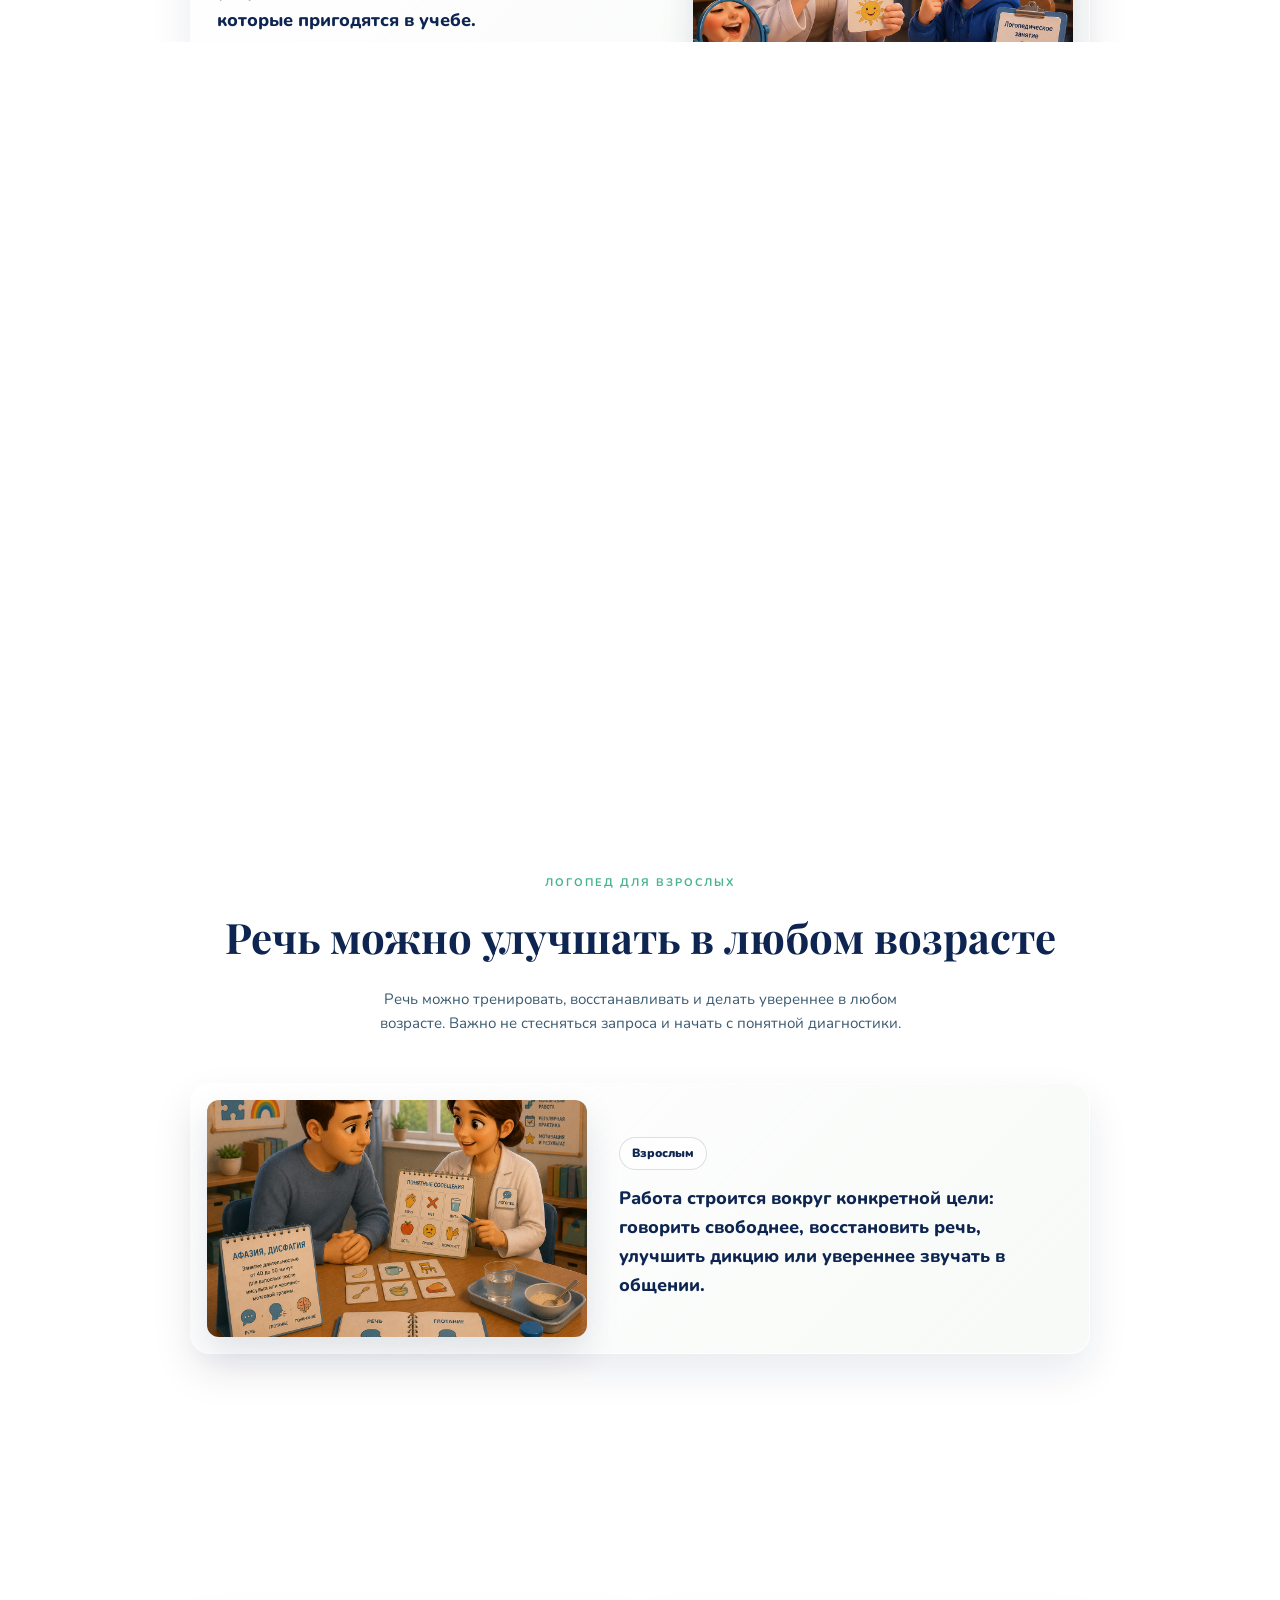
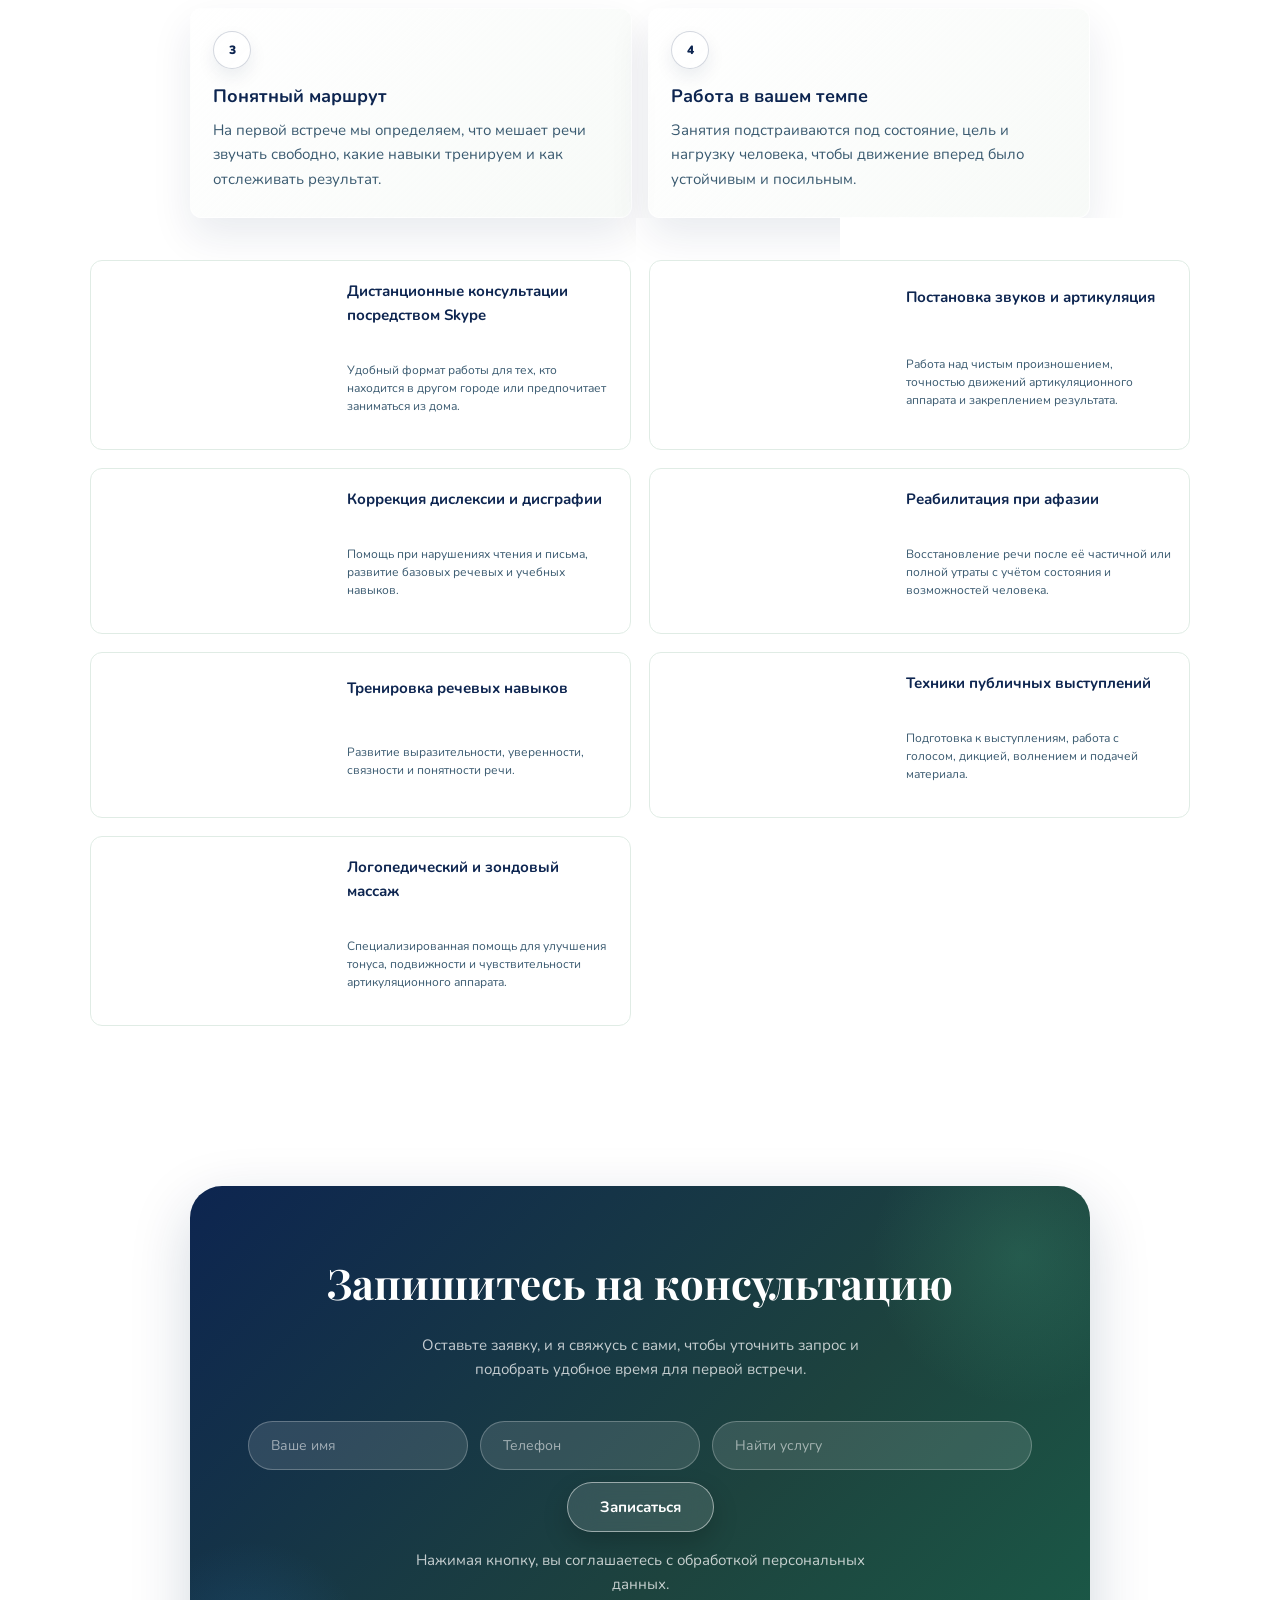
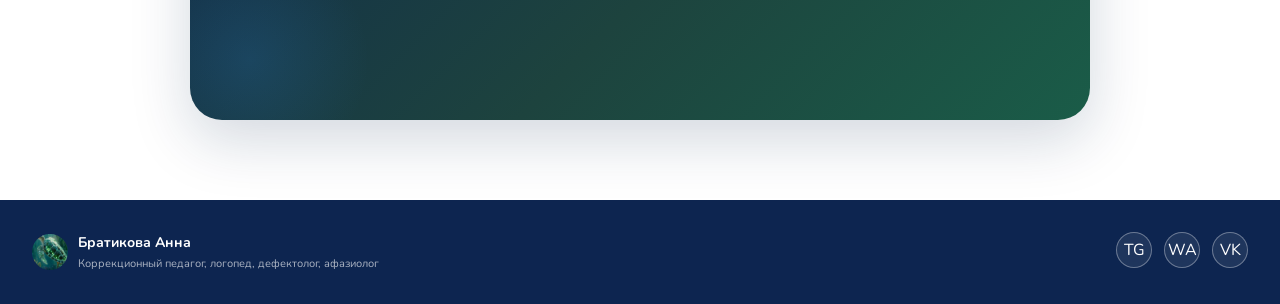
==== commit d28caf3f: "Update public site without admin" ====
--- a/index.html
+++ b/index.html
@@ -4,14 +4,14 @@
   <meta charset="UTF-8">
   <meta name="viewport" content="width=device-width, initial-scale=1.0">
   <title>Братикова Анна - коррекционный педагог, логопед, дефектолог</title>
-  <link rel="stylesheet" href="css/style.css">
+  <link rel="stylesheet" href="css/style.css?v=20260528-admin-auth">
   <link href="https://fonts.googleapis.com/css2?family=Playfair+Display:wght@700;800&family=Nunito:wght@400;500;600;700&display=swap" rel="stylesheet">
 </head>
 <body>
 
   <nav id="navbar">
     <div class="nav-inner">
-      <a class="logo" href="#home" aria-label="На главную">
+      <a class="logo" href="index.html#home" aria-label="На главную">
         <div class="logo-icon">А</div>
         <div class="logo-text">
           <div class="name">Братикова Анна</div>
@@ -24,12 +24,13 @@
       </button>
 
       <ul class="nav-links" id="navLinks">
-        <li><a href="#about" class="nav-link">О специалисте</a></li>
-        <li><a href="#intro" class="nav-link">Знакомство</a></li>
-        <li><a href="#process" class="nav-link">Занятия</a></li>
-        <li><a href="#services" class="nav-link">Услуги</a></li>
-        <li><a href="#children" class="nav-link">Детям</a></li>
-        <li><a href="#adults" class="nav-link">Взрослым</a></li>
+        <li><a href="about.html" class="nav-link">О специалисте</a></li>
+        <li><a href="index.html#intro" class="nav-link">Знакомство</a></li>
+        <li><a href="index.html#process" class="nav-link">Занятия</a></li>
+        <li><a href="services.html" class="nav-link">Услуги</a></li>
+        <li><a href="articles.html" class="nav-link">Статьи</a></li>
+        <li><a href="index.html#children" class="nav-link">Детям</a></li>
+        <li><a href="index.html#adults" class="nav-link">Взрослым</a></li>
       </ul>
 
       <div class="nav-right">
@@ -40,18 +41,25 @@
 
   <section class="hero" id="home">
     <div class="hero-content">
-      <div class="hero-badge">Онлайн и очные консультации</div>
-      <h1>Коррекционный педагог, логопед, дефектолог, афазиолог, заиколог</h1>
-      <p>Братикова Анна. Комплексный подход и бережное отношение - залог быстрых и стойких результатов.</p>
+      <h1>Коррекционный педагог, логопед, дефектолог, афазиолог</h1>
+      <p>Братикова Анна. Помогаю детям и взрослым восстанавливать, развивать и укреплять речь через диагностику, понятный план занятий и бережную работу.</p>
+      <div class="hero-facts" aria-label="Ключевые преимущества">
+        <div class="hero-fact">
+          <strong>12 лет</strong>
+          <span>практического опыта</span>
+        </div>
+        <div class="hero-fact">
+          <strong>дети и взрослые</strong>
+          <span>индивидуальный маршрут</span>
+        </div>
+        <div class="hero-fact">
+          <strong>диагностика</strong>
+          <span>и понятный план занятий</span>
+        </div>
+      </div>
       <div class="hero-btns">
-        <button class="btn-primary" onclick="scrollToSection('#cta')">Записаться на консультацию</button>
-        <button class="btn-outline" onclick="scrollToSection('#intro')">Как проходит знакомство</button>
-      </div>
-    </div>
-    <div class="hero-image-wrap">
-      <div class="hero-image-card hero-photo-card">
-        <img src="https://images.unsplash.com/photo-1577896851231-70ef18881754?auto=format&fit=crop&w=1000&q=80" alt="Занятие с логопедом">
-        <div class="stat-pill">Успехи уже на первом занятии</div>
+        <a class="btn-primary link-button" href="about.html">О специалисте</a>
+        <a class="btn-outline link-button" href="services.html">Услуги</a>
       </div>
     </div>
   </section>
@@ -61,32 +69,38 @@
     <div class="about-grid">
       <div class="about-photo"></div>
       <div class="about-content">
+        <div class="specialist-metric">
+          <span class="metric-number">12</span>
+          <span class="metric-text">лет я помогаю детям и взрослым справляться с речевыми и учебными трудностями</span>
+        </div>
         <h2 class="about-title">Братикова Анна</h2>
-        <p class="tagline">Коррекционный педагог, логопед, дефектолог, афазиолог, заиколог. Комплексный подход и бережное отношение помогают прийти к быстрым и стойким результатам.</p>
+        <p class="specialist-roles">Коррекционный педагог, логопед, дефектолог, афазиолог</p>
+        <p class="tagline">Я не обещаю волшебную таблетку, но умею внимательно разбираться в причине трудностей и подбирать работу, которая подходит именно вашему случаю. Моя задача - чтобы вы понимали, что происходит, зачем мы делаем каждый шаг и к какому результату идем.</p>
+        <div class="approach-badge">Комплексный подход</div>
         <ul class="cred-list">
           <li>
             <div class="check-circle">✓</div>
             <div>
-              <div class="cred-title">Индивидуальный подход</div>
-              <div class="cred-sub">План занятий составляется после диагностики и беседы с близкими.</div>
+              <div class="cred-title">Я начинаю с диагностики</div>
+              <div class="cred-sub">Смотрю не только речь, но и внимание, моторику, понимание, состояние, привычки общения и запрос семьи.</div>
             </div>
           </li>
           <li>
             <div class="check-circle">✓</div>
             <div>
-              <div class="cred-title">Работа с детьми и взрослыми</div>
-              <div class="cred-sub">Помощь при нарушениях звукопроизношения, афазии, дислексии и дисграфии.</div>
+              <div class="cred-title">Я объясняю без сложных терминов</div>
+              <div class="cred-sub">После встречи вы уходите не с тревогой, а с понятным планом: что делать сейчас, что подключить позже и чего ждать от занятий.</div>
             </div>
           </li>
           <li>
             <div class="check-circle">✓</div>
             <div>
-              <div class="cred-title">Очные и дистанционные консультации</div>
-              <div class="cred-sub">Гибкий график, спокойная атмосфера и понятные рекомендации после первой встречи.</div>
+              <div class="cred-title">Я веду к результату бережно</div>
+              <div class="cred-sub">Работаю спокойно, последовательно и на связи с семьей, потому что устойчивые изменения появляются там, где есть доверие и регулярность.</div>
             </div>
           </li>
         </ul>
-        <button class="verified-btn" type="button" onclick="scrollToSection('#cta')">Записаться на консультацию</button>
+        <a class="verified-btn link-button" href="about.html">Подробнее</a>
       </div>
     </div>
   </section>
@@ -94,419 +108,89 @@
   <section class="text-section" id="intro">
     <div class="section-label">Знакомство</div>
     <h2 class="section-title">Первая встреча: для чего нужна и как проходит?</h2>
-    <p class="section-desc">Первое взаимодействие: цели и процесс.</p>
-
-    <div class="content-block">
-      <p>Первая консультация - это фундамент для выстраивания доверительных отношений. Знакомство помогает рассеять волнение перед новым человеком и создать атмосферу открытости, что является ключом к получению точной информации о состоянии.</p>
-      <p>На этапе диагностики проводится всесторонний анализ речевых навыков: оценивается артикуляция, богатство словаря, логичность высказываний, звуковой состав слов и уровень понимания речи. Также уделяется внимание общим двигательным умениям, крупной и мелкой моторике, физиологическим особенностям, работа над которыми напрямую влияет на успех занятий.</p>
-      <p>Сбор информации и формулирование целей: беседа с близкими позволяет глубоко понять индивидуальные особенности развития ребёнка или взрослого, выявить основные трудности и определить ожидания от терапевтического процесса.</p>
-      <p>Оценка когнитивных функций: в процессе общения анализируются неречевые аспекты, такие как внимание, память, мыслительные процессы и способность к обучению, поскольку они оказывают прямое воздействие на эффективность коррекционной работы.</p>
-      <p>Определение вектора развития: на основании всей собранной информации определяются дальнейшие шаги, формируется персонализированный план занятий и, при необходимости, даются рекомендации по обращению к другим профильным специалистам: неврологу, психологу, ЛОР-врачу и т.д.</p>
-      <p class="lead-text">Это ваш уникальный шанс начать путь к значительным улучшениям.</p>
+    <p class="section-desc">На первой консультации я не тороплю события: сначала важно спокойно разобраться в ситуации и понять, какой путь будет полезен именно вам.</p>
+
+    <div class="section-visual">
+      <img src="images/p01.png" alt="Комплексная диагностика речи и развития">
+      <div>
+        <span>Диагностика</span>
+        <p>Сначала я собираю картину целиком: речь, внимание, понимание, моторику и реальные трудности в жизни.</p>
+      </div>
+    </div>
+
+    <div class="content-block info-grid">
+      <article class="info-item">
+        <span class="info-icon">01</span>
+        <h3>Спокойное знакомство</h3>
+        <p>Я слушаю ваш запрос, задаю уточняющие вопросы и смотрю, как человеку комфортнее включаться в работу.</p>
+      </article>
+      <article class="info-item">
+        <span class="info-icon">02</span>
+        <h3>Диагностика без шаблона</h3>
+        <p>Оцениваю речь, звукопроизношение, словарь, понимание, артикуляцию, а при необходимости моторику, внимание, память и обучаемость.</p>
+      </article>
+      <article class="info-item">
+        <span class="info-icon">03</span>
+        <h3>Реальные цели</h3>
+        <p>Обсуждаю, где трудности заметны сильнее всего: дома, в учебе, на работе или в общении. Так занятия получают понятный смысл.</p>
+      </article>
+      <article class="info-item info-item-wide">
+        <span class="info-icon">04</span>
+        <h3>План без лишней тревоги</h3>
+        <p>После консультации я объясняю, что вижу, какие шаги предлагаю и к каким специалистам стоит обратиться дополнительно, если это может помочь.</p>
+      </article>
+      <p class="lead-text">Главная задача первой встречи - понять причину трудностей и выбрать путь, который даст результат без лишней тревоги.</p>
     </div>
   </section>
 
   <section class="process" id="process">
     <div class="section-label">Как проходят занятия</div>
     <h2 class="section-title">От первой встречи до устойчивого результата</h2>
-    <p class="section-desc">Каждое занятие строится вокруг состояния, возраста и задач конкретного человека.</p>
+    <p class="section-desc">Я выстраиваю работу постепенно: от диагностики и доверия к регулярной практике, закреплению навыков и понятным изменениям в жизни.</p>
     <div class="process-steps">
       <div class="process-step">
         <div class="step-icon-wrap s1">1</div>
         <div class="num">1. Знакомство</div>
-        <p>Снимаем волнение, обсуждаем запрос, собираем важную информацию о развитии и текущих трудностях.</p>
+        <p>Обсуждаем запрос, историю трудностей и то, что особенно важно изменить сейчас.</p>
       </div>
       <div class="process-step">
         <div class="step-icon-wrap s2">2</div>
         <div class="num">2. Диагностика</div>
-        <p>Оцениваем речь, артикуляцию, понимание, моторику, внимание, память и обучаемость.</p>
+        <p>Я смотрю речь, артикуляцию, понимание, моторику, внимание и обучаемость.</p>
       </div>
       <div class="process-step">
         <div class="step-icon-wrap s3">3</div>
         <div class="num">3. План занятий</div>
-        <p>Формируем персональную программу и при необходимости рекомендуем смежных специалистов.</p>
+        <p>Подбираю программу занятий и объясняю, почему именно такие шаги нужны.</p>
       </div>
       <div class="process-step">
         <div class="step-icon-wrap s4">4</div>
         <div class="num">4. Коррекция</div>
-        <p>Работаем регулярно, закрепляем навыки и отслеживаем первые изменения уже с первых встреч.</p>
-      </div>
-    </div>
-  </section>
-
-  <section class="text-section alt" id="consultation">
-    <div class="section-label">Консультация учителя-логопеда</div>
-    <h2 class="section-title">Не откладывайте заботу о развитии речи</h2>
-
-    <div class="content-block two-column">
-      <p>Не откладывайте заботу о развитии речи вашего ребёнка на потом. Каждый этап развития - это уникальная возможность заложить прочный фундамент для будущих успехов. На занятиях не просто исправляются недостатки, они раскрывают весь потенциал вашего малыша, помогая ему уверенно общаться с миром.</p>
-      <p>Представьте, как ваш ребёнок с лёгкостью выражает свои мысли, делится впечатлениями и заводит новых друзей - всё это станет реальностью с квалифицированной помощью.</p>
-      <p>Я очень ценю ваше время. Поэтому предлагаю гибкий график приёма, индивидуальный подход к каждому ребёнку и максимально комфортные условия для занятий. Никакой спешки, только внимательное и чуткое отношение к потребностям вашего малыша.</p>
-      <p>Используются проверенные временем и современные методики, игровые техники, чтобы сделать процесс обучения увлекательным и эффективным. Забудьте о стрессе и сомнениях - доверьте нам самое дорогое.</p>
-    </div>
-  </section>
-
-  <section class="services" id="services">
-    <div class="section-label">Направления работы</div>
-    <h2 class="section-title">Как я могу вам помочь</h2>
-    <p class="section-desc">Цены указаны по прайсу. Для занятий из детского блока стоимость относится к курсу от 7 занятий, длительность одного занятия 45-60 минут.</p>
-
-    <div class="accordion">
-      <div class="accordion-item open" data-acc="acc1">
-        <div class="accordion-header">
-          <div class="accordion-icon-wrap">01</div>
-          <div class="title-wrap">
-            <div class="main">Диагностика, ранний возраст и подготовка</div>
-            <div class="sub">Оценка развития, занятия до 3 лет, подготовка к школе</div>
-          </div>
-          <div class="accordion-chevron" aria-hidden="true"></div>
-        </div>
-        <div class="accordion-body">
-          <div class="service-cards">
-            <div class="service-card">
-              <div class="service-image">
-                <img src="images/p01.png" alt="Комплексная диагностика">
-              </div>
-              <h4>Комплексная подробная диагностика развития</h4>
-              <p>Оценка познавательного, речевого и моторного развития с характеристикой для ребёнка или взрослого.</p>
-              <div class="price-row">
-                <span class="price">От 5000 руб.</span>
-                <span class="book-link" onclick="selectService('Комплексная подробная диагностика развития - От 5000 руб.')">Записаться →</span>
-              </div>
-            </div>
-            <div class="service-card">
-              <div class="service-image">
-                <img src="images/p02.png" alt="Ранний возраст">
-              </div>
-              <h4>Индивидуальное занятие с детьми до 3 лет</h4>
-              <p>Занятие для детей раннего возраста при отсутствии нарушений.</p>
-              <div class="price-row">
-                <span class="price">От 5000 руб.</span>
-                <span class="book-link" onclick="selectService('Индивидуальное занятие с детьми до 3 лет - От 5000 руб.')">Записаться →</span>
-              </div>
-            </div>
-            <div class="service-card">
-              <div class="service-image">
-                <img src="images/p03.png" alt="Подготовка к школе">
-              </div>
-              <h4>Индивидуальное занятие по подготовке к школе</h4>
-              <p>Всесторонняя подготовка дошкольников к обучению при отсутствии нарушений.</p>
-              <div class="price-row">
-                <span class="price">От 5000 руб.</span>
-                <span class="book-link" onclick="selectService('Индивидуальное занятие по подготовке к школе - От 5000 руб.')">Записаться →</span>
-              </div>
-            </div>
-            <div class="service-card">
-              <div class="service-image">
-                <img src="images/p04.png" alt="Разовое занятие">
-              </div>
-              <h4>Разовое занятие логопеда-дефектолога</h4>
-              <p>Индивидуальное занятие при разовой записи или курсе менее 7 занятий в месяц.</p>
-              <div class="price-row">
-                <span class="price">От 5000 руб.</span>
-                <span class="book-link" onclick="selectService('Разовое занятие логопеда-дефектолога - От 5000 руб.')">Записаться →</span>
-              </div>
-            </div>
-          </div>
-        </div>
-      </div>
-
-      <div class="accordion-item" data-acc="acc2">
-        <div class="accordion-header">
-          <div class="accordion-icon-wrap">2+</div>
-          <div class="title-wrap">
-            <div class="main">Детская логопедия</div>
-            <div class="sub">Звукопроизношение, ЗРР, ОНР, чтение и письмо</div>
-          </div>
-          <div class="accordion-chevron" aria-hidden="true"></div>
-        </div>
-        <div class="accordion-body">
-          <div class="service-cards">
-            <div class="service-card">
-              <div class="service-image">
-                <img src="images/p05.png" alt="Мономорфная дислалия">
-              </div>
-              <h4>Логопедическое занятие при мономорфной дислалии</h4>
-              <p>Коррекция одного нарушенного звука или одной группы звуков.</p>
-              <div class="price-row">
-                <span class="price">От 5000 руб.</span>
-                <span class="book-link" onclick="selectService('Логопедическое занятие при мономорфной дислалии - От 5000 руб.')">Записаться →</span>
-              </div>
-            </div>
-            <div class="service-card">
-              <div class="service-image">
-                <img src="images/p06.png" alt="Полиморфная дислалия">
-              </div>
-              <h4>Логопедическое занятие при полиморфной дислалии</h4>
-              <p>Работа с несколькими нарушенными звуками или группами звуков.</p>
-              <div class="price-row">
-                <span class="price">От 5000 руб.</span>
-                <span class="book-link" onclick="selectService('Логопедическое занятие при полиморфной дислалии - От 5000 руб.')">Записаться →</span>
-              </div>
-            </div>
-            <div class="service-card">
-              <div class="service-image">
-                <img src="images/p07.png" alt="ФФНР">
-              </div>
-              <h4>Логопедическое занятие при ФФНР</h4>
-              <p>Коррекция фонетико-фонематического недоразвития речи.</p>
-              <div class="price-row">
-                <span class="price">От 5000 руб.</span>
-                <span class="book-link" onclick="selectService('Логопедическое занятие при ФФНР - От 5000 руб.')">Записаться →</span>
-              </div>
-            </div>
-            <div class="service-card">
-              <div class="service-image">
-                <img src="images/p08.png" alt="Ринолалия">
-              </div>
-              <h4>Логопедическое занятие при ринолалии</h4>
-              <p>Работа с особенностями голоса, произношения и резонанса.</p>
-              <div class="price-row">
-                <span class="price">От 5000 руб.</span>
-                <span class="book-link" onclick="selectService('Логопедическое занятие при ринолалии - От 5000 руб.')">Записаться →</span>
-              </div>
-            </div>
-            <div class="service-card">
-              <div class="service-image">
-                <img src="images/p09.png" alt="ЗРР">
-              </div>
-              <h4>Занятие при темповой задержке речи, ЗРР</h4>
-              <p>Запуск и развитие речи при задержке речевого развития.</p>
-              <div class="price-row">
-                <span class="price">От 5000 руб.</span>
-                <span class="book-link" onclick="selectService('Занятие при темповой задержке речи, ЗРР - От 5000 руб.')">Записаться →</span>
-              </div>
-            </div>
-            <div class="service-card">
-              <div class="service-image">
-                <img src="images/p10.png" alt="Алалия">
-              </div>
-              <h4>Логопедическое занятие при алалии</h4>
-              <p>Системная работа над пониманием, запуском и развитием речи.</p>
-              <div class="price-row">
-                <span class="price">От 5000 руб.</span>
-                <span class="book-link" onclick="selectService('Логопедическое занятие при алалии - От 5000 руб.')">Записаться →</span>
-              </div>
-            </div>
-            <div class="service-card">
-              <div class="service-image">
-                <img src="images/p11.png" alt="ОНР I уровня">
-              </div>
-              <h4>Логопедическое занятие при ОНР I уровня</h4>
-              <p>Развитие речевой системы при общем недоразвитии речи I уровня.</p>
-              <div class="price-row">
-                <span class="price">От 5000 руб.</span>
-                <span class="book-link" onclick="selectService('Логопедическое занятие при ОНР I уровня - От 5000 руб.')">Записаться →</span>
-              </div>
-            </div>
-            <div class="service-card">
-              <div class="service-image">
-                <img src="images/p12.png" alt="ОНР II уровня">
-              </div>
-              <h4>Логопедическое занятие при ОНР II уровня</h4>
-              <p>Коррекционная работа при общем недоразвитии речи II уровня.</p>
-              <div class="price-row">
-                <span class="price">От 5000 руб.</span>
-                <span class="book-link" onclick="selectService('Логопедическое занятие при ОНР II уровня - От 5000 руб.')">Записаться →</span>
-              </div>
-            </div>
-            <div class="service-card">
-              <div class="service-image">
-                <img src="images/p13.png" alt="ОНР III уровня">
-              </div>
-              <h4>Логопедическое занятие при ОНР III уровня</h4>
-              <p>Развитие связной речи, словаря, грамматики и звукопроизношения.</p>
-              <div class="price-row">
-                <span class="price">От 5000 руб.</span>
-                <span class="book-link" onclick="selectService('Логопедическое занятие при ОНР III уровня - От 5000 руб.')">Записаться →</span>
-              </div>
-            </div>
-            <div class="service-card">
-              <div class="service-image">
-                <img src="images/p14.png" alt="Дисграфия и дислексия">
-              </div>
-              <h4>Логопедическое занятие при дисграфии, дислексии</h4>
-              <p>Коррекция трудностей письма и чтения.</p>
-              <div class="price-row">
-                <span class="price">От 5000 руб.</span>
-                <span class="book-link" onclick="selectService('Логопедическое занятие при дисграфии, дислексии - От 5000 руб.')">Записаться →</span>
-              </div>
-            </div>
-          </div>
-        </div>
-      </div>
-
-      <div class="accordion-item" data-acc="acc3">
-        <div class="accordion-header">
-          <div class="accordion-icon-wrap">03</div>
-          <div class="title-wrap">
-            <div class="main">Дефектолог и комплексные занятия</div>
-            <div class="sub">ЗПР, ЗПРР, РАС, СДВГ, ДЦП, особенности развития</div>
-          </div>
-          <div class="accordion-chevron" aria-hidden="true"></div>
-        </div>
-        <div class="accordion-body">
-          <div class="service-cards">
-            <div class="service-card">
-              <div class="service-image">
-                <img src="images/p15.png" alt="Дефектолог">
-              </div>
-              <h4>Занятие с дефектологом</h4>
-              <p>Развитие познавательных функций, учебных навыков и базовых предпосылок обучения.</p>
-              <div class="price-row">
-                <span class="price">От 5000 руб.</span>
-                <span class="book-link" onclick="selectService('Занятие с дефектологом - От 5000 руб.')">Записаться →</span>
-              </div>
-            </div>
-            <div class="service-card">
-              <div class="service-image">
-                <img src="images/p16.png" alt="ЗПР">
-              </div>
-              <h4>Комбинированное занятие при ЗПР</h4>
-              <p>Формат логопед + дефектолог для детей с задержкой психического развития.</p>
-              <div class="price-row">
-                <span class="price">От 5000 руб.</span>
-                <span class="book-link" onclick="selectService('Комбинированное занятие при ЗПР - От 5000 руб.')">Записаться →</span>
-              </div>
-            </div>
-            <div class="service-card">
-              <div class="service-image">
-                <img src="images/p17.png" alt="ЗПРР">
-              </div>
-              <h4>Комбинированное занятие при ЗПРР</h4>
-              <p>Логопедическая и дефектологическая помощь при задержке психоречевого развития.</p>
-              <div class="price-row">
-                <span class="price">От 5000 руб.</span>
-                <span class="book-link" onclick="selectService('Комбинированное занятие при ЗПРР - От 5000 руб.')">Записаться →</span>
-              </div>
-            </div>
-            <div class="service-card">
-              <div class="service-image">
-                <img src="images/p18.png" alt="Эмоционально-волевая сфера">
-              </div>
-              <h4>Комбинированное занятие при особенностях эмоционально-волевой сферы</h4>
-              <p>Поддержка речи, поведения, внимания и включения в занятие.</p>
-              <div class="price-row">
-                <span class="price">От 5000 руб.</span>
-                <span class="book-link" onclick="selectService('Комбинированное занятие при особенностях эмоционально-волевой сферы - От 5000 руб.')">Записаться →</span>
-              </div>
-            </div>
-            <div class="service-card">
-              <div class="service-image">
-                <img src="images/p19.png" alt="СДВГ">
-              </div>
-              <h4>Комбинированное занятие при гиперактивности, СДВГ</h4>
-              <p>Коррекционная работа с учётом трудностей внимания и саморегуляции.</p>
-              <div class="price-row">
-                <span class="price">От 5000 руб.</span>
-                <span class="book-link" onclick="selectService('Комбинированное занятие при гиперактивности, СДВГ - От 5000 руб.')">Записаться →</span>
-              </div>
-            </div>
-            <div class="service-card">
-              <div class="service-image">
-                <img src="images/p20.png" alt="РАС">
-              </div>
-              <h4>Комбинированное занятие при РДА, РАС и аутическом типе развития</h4>
-              <p>Помощь при РДА, РАС, аутическом типе развития и атипичном аутизме.</p>
-              <div class="price-row">
-                <span class="price">От 5000 руб.</span>
-                <span class="book-link" onclick="selectService('Комбинированное занятие при РДА, РАС и аутическом типе развития - От 5000 руб.')">Записаться →</span>
-              </div>
-            </div>
-            <div class="service-card">
-              <div class="service-image">
-                <img src="images/p21.png" alt="ДЦП и синдромы">
-              </div>
-              <h4>Комбинированное занятие при ДЦП, синдроме Дауна, генетических синдромах</h4>
-              <p>Индивидуальная коррекционная работа с учётом моторных и когнитивных особенностей.</p>
-              <div class="price-row">
-                <span class="price">От 5000 руб.</span>
-                <span class="book-link" onclick="selectService('Комбинированное занятие при ДЦП, синдроме Дауна, генетических синдромах - От 5000 руб.')">Записаться →</span>
-              </div>
-            </div>
-            <div class="service-card">
-              <div class="service-image">
-                <img src="images/p22.png" alt="УО">
-              </div>
-              <h4>Комбинированное занятие при УО</h4>
-              <p>Логопедическая и дефектологическая поддержка при умственной отсталости.</p>
-              <div class="price-row">
-                <span class="price">От 5000 руб.</span>
-                <span class="book-link" onclick="selectService('Комбинированное занятие при УО - От 5000 руб.')">Записаться →</span>
-              </div>
-            </div>
-            <div class="service-card">
-              <div class="service-image">
-                <img src="images/p23.png" alt="Логопедический массаж">
-              </div>
-              <h4>Логопедический массаж, 30 минут</h4>
-              <p>Работа с тонусом, подвижностью и чувствительностью артикуляционного аппарата.</p>
-              <div class="price-row">
-                <span class="price">От 4500 руб.</span>
-                <span class="book-link" onclick="selectService('Логопедический массаж, 30 минут - От 4500 руб.')">Записаться →</span>
-              </div>
-            </div>
-          </div>
-        </div>
-      </div>
-
-      <div class="accordion-item" data-acc="acc4">
-        <div class="accordion-header">
-          <div class="accordion-icon-wrap">18+</div>
-          <div class="title-wrap">
-            <div class="main">Взрослые, голос и ЛОР-направление</div>
-            <div class="sub">Афазия, дисфагия, дикция, голос, постановка звука</div>
-          </div>
-          <div class="accordion-chevron" aria-hidden="true"></div>
-        </div>
-        <div class="accordion-body">
-          <div class="service-cards">
-            <div class="service-card">
-              <div class="service-image">
-                <img src="images/p24.png" alt="Афазия и дисфагия">
-              </div>
-              <h4>Афазия, дисфагия</h4>
-              <p>Занятие длительностью от 40 до 90 минут для взрослых после инсульта или черепно-мозговой травмы.</p>
-              <div class="price-row">
-                <span class="price">От 4500 руб.</span>
-                <span class="book-link" onclick="selectService('Афазия, дисфагия - От 4500 руб.')">Записаться →</span>
-              </div>
-            </div>
-            <div class="service-card">
-              <div class="service-image">
-                <img src="images/p25.png" alt="Постановка голоса">
-              </div>
-              <h4>Постановка голоса, дикция и техника речи</h4>
-              <p>Снятие зажимов, логопедический массаж, дыхательная и артикуляционная гимнастика, голосовые упражнения.</p>
-              <div class="price-row">
-                <span class="price">От 5000 руб.</span>
-                <span class="book-link" onclick="selectService('Постановка голоса, дикция и техника речи - От 5000 руб.')">Записаться →</span>
-              </div>
-            </div>
-            <div class="service-card">
-              <div class="service-image">
-                <img src="images/p26.png" alt="ЛОР-направление">
-              </div>
-              <h4>При нарушении функции ЛОР-органов</h4>
-              <p>Развитие нёбно-глоточного смыкания, коррекция гипотонии, дыхательная гимнастика, артикуляционная гимнастика, голосовые резонаторы.</p>
-              <div class="price-row">
-                <span class="price">От 5000 руб.</span>
-                <span class="book-link" onclick="selectService('При нарушении функции ЛОР-органов - От 5000 руб.')">Записаться →</span>
-              </div>
-            </div>
-            <div class="service-card">
-              <div class="service-image">
-                <img src="images/p27.png" alt="Постановка звука">
-              </div>
-              <h4>Постановка и автоматизация звука</h4>
-              <p>Постановка звука и закрепление правильного произношения в речи.</p>
-              <div class="price-row">
-                <span class="price">От 4500 руб.</span>
-                <span class="book-link" onclick="selectService('Постановка и автоматизация звука - От 4500 руб.')">Записаться →</span>
-              </div>
-            </div>
-          </div>
-        </div>
+        <p>Закрепляем новые навыки и отслеживаем, как они переходят в обычную жизнь.</p>
+      </div>
+    </div>
+  </section>
+
+  <section class="text-section alt immersive-section" id="consultation">
+    <div class="section-label">Консультация</div>
+    <h2 class="section-title">Комплексная диагностика и план занятий</h2>
+
+    <div class="content-block consultation-panel">
+      <div class="consultation-copy">
+        <p>Консультация помогает понять, с чем связаны речевые или учебные трудности, какие задачи сейчас главные и какой формат помощи подойдет лучше всего.</p>
+        <p>Я провожу комплексную диагностику, объясняю результаты понятным языком и составляю план занятий. В нем видно, над чем работаем сначала, что подключаем позже и как семья может поддерживать процесс дома.</p>
+      </div>
+      <div class="consultation-summary">
+        <div class="consultation-price">
+          <span>Стоимость</span>
+          <strong>от 4500 ₽</strong>
+          <small>в зависимости от задач и объема диагностики</small>
+        </div>
+        <ul class="consultation-points">
+          <li>подходит детям и взрослым</li>
+          <li>разбор причины трудностей</li>
+          <li>понятный план дальнейших занятий</li>
+        </ul>
       </div>
     </div>
   </section>
@@ -515,26 +199,73 @@
     <div class="section-label">Занятия логопеда с детьми</div>
     <h2 class="section-title">Когда формируется правильное произношение</h2>
 
-    <div class="content-block">
-      <p>К 4,5-5 годам маленькие исследователи мира должны полностью освоить звуки речи. Залогом чёткой артикуляции является тонкий слух, ведь именно он помогает совершенствовать произношение.</p>
-      <p>Уже с двух лет кроха учится различать звуки и с энтузиазмом их имитировать. А в 3-4 года малыш осознаёт разницу между своим и взрослым произношением, что становится мощным стимулом к самокоррекции.</p>
-      <p>Развитие речевого аппарата - это поэтапный процесс. Даже при отличном слухе овладение всеми звуками требует времени. Сложные шипящие (Ш, Ж, Ч, Щ) и свистящие (С, З, Ц) покоряются в 3-4 года. А самыми последними сдаются в бою звуки Р и твёрдый Л. До этого момента дети, как правило, прибегают к заменам, используя более простые аналоги: например, «лакета» вместо «ракета», «тяйник» вместо «чайник», «сапка» вместо «шапка».</p>
-      <p>Но не волнуйтесь. По мере взросления и совершенствования артикуляции эти заменители естественным образом трансформируются в правильные звуки. Поэтому до 4-4,5 лет некоторые несовершенства в произношении - абсолютная норма, которая не должна вызывать излишней тревоги у родителей и даже у некоторых специалистов.</p>
-      <p>Когда же стоит бить тревогу? Любые нарушения звукопроизношения после 5 лет - это сигнал к действию. К этому возрасту ребёнок не только должен идеально различать все звуки речи, но и обладать достаточной ловкостью речевого аппарата для воспроизведения самых замысловатых звуков.</p>
-      <p>Если к 5 годам проблемы сохраняются, это указывает на наличие определённых препятствий для адекватной работы речевых анализаторов. Обратите внимание: даже в более раннем возрасте могут проявиться дефекты, выходящие за рамки возрастной нормы. Вместо обычной замены звука ребёнок может искажать его, произнося совершенно неожиданным образом: например, горловое «Р», межзубное «С».</p>
-      <p class="lead-text">Такие стойкие и искажённые дефекты, не связанные с подражанием, не исчезнут сами по себе. Не ждите чуда - обращайтесь за профессиональной помощью как можно скорее, чтобы ваш ребёнок мог заговорить чисто и уверенно.</p>
+    <div class="section-visual reverse">
+      <img src="images/p05.png" alt="Логопедические занятия с детьми">
+      <div>
+        <span>Детская речь</span>
+        <p>Занятия помогают ребёнку говорить понятнее, увереннее общаться и легче осваивать навыки, которые пригодятся в учебе.</p>
+      </div>
+    </div>
+
+    <div class="content-block info-grid">
+      <article class="info-item">
+        <span class="info-icon">A</span>
+        <h3>Возрастная норма</h3>
+        <p>К 4,5-5 годам ребенок обычно осваивает основные звуки речи. До этого отдельные замены могут быть нормой: речевой аппарат еще созревает.</p>
+      </article>
+      <article class="info-item">
+        <span class="info-icon">B</span>
+        <h3>Важно качество ошибки</h3>
+        <p>Если звук не просто заменяется, а искажается, звучит межзубно, горлом или непривычно, лучше не ждать, пока это закрепится.</p>
+      </article>
+      <article class="info-item">
+        <span class="info-icon">C</span>
+        <h3>После пяти лет</h3>
+        <p>Стойкие нарушения звукопроизношения лучше разбирать со специалистом: ребенку сложнее самостоятельно перестроить привычный способ говорить.</p>
+      </article>
+      <article class="info-item info-item-wide">
+        <span class="info-icon">D</span>
+        <h3>Что делаем на занятиях</h3>
+        <p>Развиваем слуховое различение, артикуляцию, дыхание, словарь, связную речь и навыки, которые важны для чтения и письма.</p>
+      </article>
+      <p class="lead-text">Если вы сомневаетесь, нужна ли помощь, лучше прийти на диагностику: иногда достаточно рекомендаций, а иногда раннее начало занятий экономит месяцы переживаний.</p>
     </div>
   </section>
 
   <section class="services" id="adults">
     <div class="section-label">Логопед для взрослых</div>
     <h2 class="section-title">Речь можно улучшать в любом возрасте</h2>
-    <p class="section-desc">Неважно, сколько вам лет - 17, 45 или 60+. Каждый возраст - это прекрасная возможность для преображения вашей речи.</p>
-
-    <div class="content-block">
-      <p>Признаться в необходимости обратиться к логопеду во взрослом возрасте - это действительно вызов. Часто перед этим шагом люди тратят недели и месяцы, пытаясь самостоятельно скорректировать нарушения речи, занимаясь скороговорками и упражнениями в надежде улучшить произношение. Возможно, вы пробовали обращаться к нетрадиционным методам или использовали компьютерные программы, но дефекты речи остались.</p>
-      <p>Эти истории, к сожалению, не редкость, и мы часто слышим их на первой встрече. Откуда же взялось это убеждение, что проблемы с речью - это исключительно детская тема, а во взрослой жизни с ними уже не справиться? Весь наш многолетний опыт доказывает обратное.</p>
-      <p>Мы гордимся тем, что помогли тысячам людей преодолеть трудности с произношением и афазией. Наши клиенты - иностранцы, осваивающие русский язык, и мы успешно работаем над устранением диалектов и акцентов.</p>
+    <p class="section-desc">Речь можно тренировать, восстанавливать и делать увереннее в любом возрасте. Важно не стесняться запроса и начать с понятной диагностики.</p>
+
+    <div class="section-visual">
+      <img src="images/p24.png" alt="Работа со взрослой речью и восстановлением">
+      <div>
+        <span>Взрослым</span>
+        <p>Работа строится вокруг конкретной цели: говорить свободнее, восстановить речь, улучшить дикцию или увереннее звучать в общении.</p>
+      </div>
+    </div>
+
+    <div class="content-block info-grid compact-info-grid">
+      <article class="info-item">
+        <span class="info-icon">1</span>
+        <h3>Не только скороговорки</h3>
+        <p>Если самостоятельные упражнения не дают результата, важно найти причину и выстроить точный план.</p>
+      </article>
+      <article class="info-item">
+        <span class="info-icon">2</span>
+        <h3>Речь, голос, восстановление</h3>
+        <p>Работаю с произношением, дикцией, голосом, чтением и письмом, а также с восстановлением речи при афазии и дисфагии.</p>
+      </article>
+      <article class="info-item info-item-wide">
+        <span class="info-icon">3</span>
+        <h3>Понятный маршрут</h3>
+        <p>На первой встрече мы определяем, что мешает речи звучать свободно, какие навыки тренируем и как отслеживать результат.</p>
+      </article>
+      <article class="info-item">
+        <span class="info-icon">4</span>
+        <h3>Работа в вашем темпе</h3>
+        <p>Занятия подстраиваются под состояние, цель и нагрузку человека, чтобы движение вперед было устойчивым и посильным.</p>
+      </article>
     </div>
 
     <div class="service-list">
@@ -572,41 +303,46 @@
   <section class="cta-section" id="cta">
     <div class="cta-card">
       <h2>Запишитесь на консультацию</h2>
-      <p>Оставьте заявку, и мы подберём удобное время для первой встречи, диагностики и определения дальнейшего плана занятий.</p>
+      <p>Оставьте заявку, и я свяжусь с вами, чтобы уточнить запрос и подобрать удобное время для первой встречи.</p>
       <form class="cta-form" id="ctaForm" novalidate>
+        <input type="text" id="websiteInput" name="website" tabindex="-1" autocomplete="off" class="spam-field" aria-hidden="true">
+        <input type="hidden" id="formStartedAt" name="form_started_at">
         <input type="text" id="nameInput" placeholder="Ваше имя" autocomplete="name" required>
         <input type="tel" id="phoneInput" placeholder="Телефон" autocomplete="tel" required>
         <div class="service-picker" id="servicePicker">
           <input type="text" id="serviceSearch" placeholder="Найти услугу" autocomplete="off" aria-label="Поиск услуги">
           <input type="hidden" id="service" required>
           <div class="service-dropdown" id="serviceDropdown">
-            <button type="button" class="service-option" data-value="Комплексная подробная диагностика развития - От 5000 руб.">Комплексная подробная диагностика развития <span>От 5000 руб.</span></button>
-            <button type="button" class="service-option" data-value="Индивидуальное занятие с детьми до 3 лет - От 5000 руб.">Индивидуальное занятие с детьми до 3 лет <span>От 5000 руб.</span></button>
-            <button type="button" class="service-option" data-value="Индивидуальное занятие по подготовке к школе - От 5000 руб.">Индивидуальное занятие по подготовке к школе <span>От 5000 руб.</span></button>
-            <button type="button" class="service-option" data-value="Разовое занятие логопеда-дефектолога - От 5000 руб.">Разовое занятие логопеда-дефектолога <span>От 5000 руб.</span></button>
-            <button type="button" class="service-option" data-value="Логопедическое занятие при мономорфной дислалии - От 5000 руб.">Логопедическое занятие при мономорфной дислалии <span>От 5000 руб.</span></button>
-            <button type="button" class="service-option" data-value="Логопедическое занятие при полиморфной дислалии - От 5000 руб.">Логопедическое занятие при полиморфной дислалии <span>От 5000 руб.</span></button>
-            <button type="button" class="service-option" data-value="Логопедическое занятие при ФФНР - От 5000 руб.">Логопедическое занятие при ФФНР <span>От 5000 руб.</span></button>
-            <button type="button" class="service-option" data-value="Логопедическое занятие при ринолалии - От 5000 руб.">Логопедическое занятие при ринолалии <span>От 5000 руб.</span></button>
-            <button type="button" class="service-option" data-value="Занятие при темповой задержке речи, ЗРР - От 5000 руб.">Занятие при темповой задержке речи, ЗРР <span>От 5000 руб.</span></button>
-            <button type="button" class="service-option" data-value="Логопедическое занятие при алалии - От 5000 руб.">Логопедическое занятие при алалии <span>От 5000 руб.</span></button>
-            <button type="button" class="service-option" data-value="Логопедическое занятие при ОНР I уровня - От 5000 руб.">Логопедическое занятие при ОНР I уровня <span>От 5000 руб.</span></button>
-            <button type="button" class="service-option" data-value="Логопедическое занятие при ОНР II уровня - От 5000 руб.">Логопедическое занятие при ОНР II уровня <span>От 5000 руб.</span></button>
-            <button type="button" class="service-option" data-value="Логопедическое занятие при ОНР III уровня - От 5000 руб.">Логопедическое занятие при ОНР III уровня <span>От 5000 руб.</span></button>
-            <button type="button" class="service-option" data-value="Логопедическое занятие при дисграфии, дислексии - От 5000 руб.">Логопедическое занятие при дисграфии, дислексии <span>От 5000 руб.</span></button>
-            <button type="button" class="service-option" data-value="Занятие с дефектологом - От 5000 руб.">Занятие с дефектологом <span>От 5000 руб.</span></button>
-            <button type="button" class="service-option" data-value="Комбинированное занятие при ЗПР - От 5000 руб.">Комбинированное занятие при ЗПР <span>От 5000 руб.</span></button>
-            <button type="button" class="service-option" data-value="Комбинированное занятие при ЗПРР - От 5000 руб.">Комбинированное занятие при ЗПРР <span>От 5000 руб.</span></button>
-            <button type="button" class="service-option" data-value="Комбинированное занятие при особенностях эмоционально-волевой сферы - От 5000 руб.">Комбинированное занятие при особенностях эмоционально-волевой сферы <span>От 5000 руб.</span></button>
-            <button type="button" class="service-option" data-value="Комбинированное занятие при гиперактивности, СДВГ - От 5000 руб.">Комбинированное занятие при гиперактивности, СДВГ <span>От 5000 руб.</span></button>
-            <button type="button" class="service-option" data-value="Комбинированное занятие при РДА, РАС и аутическом типе развития - От 5000 руб.">Комбинированное занятие при РДА, РАС и аутическом типе развития <span>От 5000 руб.</span></button>
-            <button type="button" class="service-option" data-value="Комбинированное занятие при ДЦП, синдроме Дауна, генетических синдромах - От 5000 руб.">Комбинированное занятие при ДЦП, синдроме Дауна, генетических синдромах <span>От 5000 руб.</span></button>
-            <button type="button" class="service-option" data-value="Комбинированное занятие при УО - От 5000 руб.">Комбинированное занятие при УО <span>От 5000 руб.</span></button>
-            <button type="button" class="service-option" data-value="Логопедический массаж, 30 минут - От 4500 руб.">Логопедический массаж, 30 минут <span>От 4500 руб.</span></button>
-            <button type="button" class="service-option" data-value="Афазия, дисфагия - От 4500 руб.">Афазия, дисфагия <span>От 4500 руб.</span></button>
-            <button type="button" class="service-option" data-value="Постановка голоса, дикция и техника речи - От 5000 руб.">Постановка голоса, дикция и техника речи <span>От 5000 руб.</span></button>
-            <button type="button" class="service-option" data-value="При нарушении функции ЛОР-органов - От 5000 руб.">При нарушении функции ЛОР-органов <span>От 5000 руб.</span></button>
-            <button type="button" class="service-option" data-value="Постановка и автоматизация звука - От 4500 руб.">Постановка и автоматизация звука <span>От 4500 руб.</span></button>
+            <button type="button" class="service-option" data-value="Комплексная подробная диагностика развития - От 6000 руб.">Комплексная подробная диагностика развития <span>От 6000 руб.</span></button>
+            <button type="button" class="service-option" data-value="Индивидуальное занятие с детьми раннего возраста до 3 лет - 4400 руб.">Индивидуальное занятие с детьми раннего возраста до 3 лет <span>4400 руб.</span></button>
+            <button type="button" class="service-option" data-value="Индивидуальное занятие по подготовке к школе - 4400 руб.">Индивидуальное занятие по подготовке к школе <span>4400 руб.</span></button>
+            <button type="button" class="service-option" data-value="Разовое занятие логопеда-дефектолога - 4000 руб.">Разовое занятие логопеда-дефектолога <span>4000 руб.</span></button>
+            <button type="button" class="service-option" data-value="Логопедическое занятие при мономорфной дислалии - 4500 руб.">Логопедическое занятие при мономорфной дислалии <span>4500 руб.</span></button>
+            <button type="button" class="service-option" data-value="Логопедическое занятие при полиморфной дислалии - 4500 руб.">Логопедическое занятие при полиморфной дислалии <span>4500 руб.</span></button>
+            <button type="button" class="service-option" data-value="Логопедическое занятие при ФФНР - 4500 руб.">Логопедическое занятие при ФФНР <span>4500 руб.</span></button>
+            <button type="button" class="service-option" data-value="Логопедическое занятие при ринолалии - 4500 руб.">Логопедическое занятие при ринолалии <span>4500 руб.</span></button>
+            <button type="button" class="service-option" data-value="Логопедическое занятие при темповой задержке речи, ЗРР - 5000 руб.">Логопедическое занятие при темповой задержке речи, ЗРР <span>5000 руб.</span></button>
+            <button type="button" class="service-option" data-value="Логопедическое занятие при алалии - 4500 руб.">Логопедическое занятие при алалии <span>4500 руб.</span></button>
+            <button type="button" class="service-option" data-value="Логопедическое занятие при ОНР I уровня - 4600 руб.">Логопедическое занятие при ОНР I уровня <span>4600 руб.</span></button>
+            <button type="button" class="service-option" data-value="Логопедическое занятие при ОНР II уровня - 4500 руб.">Логопедическое занятие при ОНР II уровня <span>4500 руб.</span></button>
+            <button type="button" class="service-option" data-value="Логопедическое занятие при ОНР III уровня - 4500 руб.">Логопедическое занятие при ОНР III уровня <span>4500 руб.</span></button>
+            <button type="button" class="service-option" data-value="Логопедическое занятие при дисграфии, дислексии - 4600 руб.">Логопедическое занятие при дисграфии, дислексии <span>4600 руб.</span></button>
+            <button type="button" class="service-option" data-value="Занятие с дефектологом - 4600 руб.">Занятие с дефектологом <span>4600 руб.</span></button>
+            <button type="button" class="service-option" data-value="Комбинированное занятие при ЗПР - 4600 руб.">Комбинированное занятие при ЗПР <span>4600 руб.</span></button>
+            <button type="button" class="service-option" data-value="Комбинированное занятие при ЗПРР - 4500 руб.">Комбинированное занятие при ЗПРР <span>4500 руб.</span></button>
+            <button type="button" class="service-option" data-value="Комбинированное занятие при особенностях эмоционально-волевой сферы - 4700 руб.">Комбинированное занятие при особенностях эмоционально-волевой сферы <span>4700 руб.</span></button>
+            <button type="button" class="service-option" data-value="Комбинированное занятие при гиперактивности, СДВГ - 5700 руб.">Комбинированное занятие при гиперактивности, СДВГ <span>5700 руб.</span></button>
+            <button type="button" class="service-option" data-value="Комбинированное занятие при РДА, РАС и аутическом типе развития - 6700 руб.">Комбинированное занятие при РДА, РАС и аутическом типе развития <span>6700 руб.</span></button>
+            <button type="button" class="service-option" data-value="Комбинированное занятие при ДЦП, синдроме Дауна, генетических синдромах - 5700 руб.">Комбинированное занятие при ДЦП, синдроме Дауна, генетических синдромах <span>5700 руб.</span></button>
+            <button type="button" class="service-option" data-value="Комбинированное занятие при УО - 5700 руб.">Комбинированное занятие при УО <span>5700 руб.</span></button>
+            <button type="button" class="service-option" data-value="Афазия, дисфагия - От 5000 руб.">Афазия, дисфагия <span>От 5000 руб.</span></button>
+            <button type="button" class="service-option" data-value="Постановка голоса, дикция и техника речи - 5000 руб.">Постановка голоса, дикция и техника речи <span>5000 руб.</span></button>
+            <button type="button" class="service-option" data-value="При нарушении функции ЛОР-органов - 4000 руб.">При нарушении функции ЛОР-органов <span>4000 руб.</span></button>
+            <button type="button" class="service-option" data-value="Постановка и автоматизация звука - 4000 руб.">Постановка и автоматизация звука <span>4000 руб.</span></button>
+            <button type="button" class="service-option" data-value="Логопедический массаж, 30 минут - 5000 руб.">Логопедический массаж, 30 минут <span>5000 руб.</span></button>
+            <button type="button" class="service-option" data-value="Логопедический массаж курсом 10-15 сеансов - 6000 руб. / сеанс">Логопедический массаж курсом 10-15 сеансов <span>6000 руб. / сеанс</span></button>
+            <button type="button" class="service-option" data-value="Общий детский массаж курсом 10-15 сеансов до 6 лет - 6000 руб. / сеанс">Общий детский массаж курсом 10-15 сеансов до 6 лет <span>6000 руб. / сеанс</span></button>
+            <button type="button" class="service-option" data-value="Онлайн-формат - 4000 руб.">Онлайн-формат <span>4000 руб.</span></button>
             <div class="service-empty" id="serviceEmpty">Ничего не найдено</div>
           </div>
         </div>
@@ -622,7 +358,7 @@
       <div class="logo-icon footer-logo-icon">А</div>
       <div>
         <div class="footer-name">Братикова Анна</div>
-        <div class="footer-sub">Коррекционный педагог, логопед, дефектолог, афазиолог, заиколог</div>
+        <div class="footer-sub">Коррекционный педагог, логопед, дефектолог, афазиолог</div>
       </div>
     </div>
     <div class="footer-socials">
@@ -632,6 +368,6 @@
     </div>
   </footer>
 
-  <script src="main.js"></script>
+  <script src="main.js?v=20260528-admin-auth"></script>
 </body>
 </html>
--- a/css/style.css
+++ b/css/style.css
@@ -33,52 +33,83 @@
 
 img { max-width: 100%; }
 a { color: inherit; }
+.spam-field {
+  position: absolute !important;
+  left: -10000px !important;
+  width: 1px !important;
+  height: 1px !important;
+  opacity: 0 !important;
+  pointer-events: none !important;
+}
 
 /* Buttons */
 .btn-primary {
-  background: linear-gradient(135deg, var(--mint), var(--forest));
-  color: white;
-  border: none;
+  background: rgba(255,255,255,.18);
+  color: var(--navy);
+  border: 1.5px solid rgba(13,37,80,.48);
   padding: 13px 28px;
   border-radius: 50px;
   font-weight: 700;
   font-size: 14px;
   cursor: pointer;
-  transition: transform var(--transition), box-shadow var(--transition);
-  box-shadow: 0 4px 16px rgba(71,180,139,0.35);
+  transition: transform var(--transition), box-shadow var(--transition), background var(--transition), border-color var(--transition);
+  box-shadow: 0 8px 24px rgba(13,37,80,.1);
+  backdrop-filter: blur(14px);
+  -webkit-backdrop-filter: blur(14px);
   white-space: nowrap;
 }
-.btn-primary:hover { transform: translateY(-2px); box-shadow: 0 6px 22px rgba(71,180,139,0.45); }
+.btn-primary:hover {
+  transform: translateY(-3px);
+  background: rgba(255,255,255,.34);
+  border-color: rgba(13,37,80,.72);
+  box-shadow: 0 16px 34px rgba(13,37,80,.18);
+}
 
 .btn-outline {
-  background: transparent;
-  color: var(--navy);
-  border: 2px solid var(--navy);
+  background: rgba(255,255,255,.08);
+  color: var(--navy);
+  border: 1.5px solid rgba(13,37,80,.5);
   padding: 12px 28px;
   border-radius: 50px;
   font-weight: 700;
   font-size: 14px;
   cursor: pointer;
-  transition: background var(--transition), color var(--transition);
+  transition: transform var(--transition), background var(--transition), color var(--transition), box-shadow var(--transition), border-color var(--transition);
+  backdrop-filter: blur(14px);
+  -webkit-backdrop-filter: blur(14px);
   white-space: nowrap;
 }
-.btn-outline:hover { background: var(--navy); color: white; }
+.btn-outline:hover {
+  transform: translateY(-3px);
+  background: rgba(13,37,80,.1);
+  border-color: rgba(13,37,80,.72);
+  box-shadow: 0 16px 34px rgba(13,37,80,.14);
+}
+.link-button {
+  display: inline-flex;
+  align-items: center;
+  justify-content: center;
+  text-decoration: none;
+}
 
 /* Navbar */
 #navbar {
-  background: var(--white);
+  background: rgba(255,255,255,.18);
   position: sticky;
   top: 0;
   z-index: 1000;
-  box-shadow: var(--shadow-sm);
+  box-shadow: 0 10px 34px rgba(13,37,80,.05);
+  backdrop-filter: blur(22px);
+  -webkit-backdrop-filter: blur(22px);
+  border-bottom: 1px solid rgba(255,255,255,.24);
 }
 .nav-inner {
-  max-width: 1200px;
+  max-width: 1240px;
   margin: 0 auto;
-  padding: 14px 32px;
+  padding: 14px 28px;
   display: flex;
   align-items: center;
-  gap: 24px;
+  gap: 18px;
 }
 
 .logo {
@@ -90,19 +121,25 @@
 }
 .logo-icon {
   width: 44px; height: 44px;
-  background: linear-gradient(135deg, var(--mint), var(--blue));
+  background-image:
+    url("../images/logo.jpg"),
+    url("../images/logo.png"),
+    url("../images/logo.webp"),
+    linear-gradient(135deg, var(--mint), var(--blue));
+  background-size: cover;
+  background-position: center;
   border-radius: 50%;
   display: flex; align-items: center; justify-content: center;
-  font-size: 18px;
+  font-size: 0;
   font-weight: 800;
-  color: white;
+  color: transparent;
 }
 .logo-text .name { font-weight: 700; font-size: 15px; color: var(--navy); }
 .logo-text .sub  { font-size: 11px; color: var(--mint); font-weight: 600; }
 
 .nav-links {
   display: flex;
-  gap: 28px;
+  gap: 20px;
   list-style: none;
   margin-left: auto;
 }
@@ -110,10 +147,11 @@
   text-decoration: none;
   color: var(--navy);
   font-weight: 600;
-  font-size: 14px;
+  font-size: 13.5px;
   transition: color var(--transition);
 }
 .nav-links a:hover { color: var(--mint); }
+.nav-links a.active { color: var(--mint); }
 
 .nav-right {
   display: flex;
@@ -165,141 +203,124 @@
 
 /* Hero */
 .hero {
-  max-width: 1200px;
-  margin: 0 auto;
-  padding: 80px 32px 60px;
-  display: grid;
-  grid-template-columns: 1fr 1fr;
-  gap: 60px;
-  align-items: center;
-  min-height: 86vh;
-}
-
-.hero-badge {
-  display: inline-flex;
-  align-items: center;
-  gap: 8px;
-  background: white;
-  border: 1.5px solid var(--mint);
-  color: var(--dark-teal);
-  padding: 6px 16px;
-  border-radius: 50px;
-  font-size: 13px;
-  font-weight: 600;
-  margin-bottom: 28px;
-}
+  max-width: none;
+  margin: 0;
+  padding: 120px 32px 100px;
+  display: grid;
+  grid-template-columns: minmax(0, 720px);
+  justify-content: center;
+  gap: 40px;
+  align-items: center;
+  min-height: calc(100vh - 72px);
+  position: relative;
+  overflow: hidden;
+  text-align: center;
+  isolation: isolate;
+  background:
+    linear-gradient(180deg, rgba(7,20,38,.55) 0%, rgba(7,20,38,.74) 54%, rgba(13,37,80,.88) 100%),
+    url("../images/fonts2.png") center / cover;
+}
+.hero::before {
+  content: '';
+  position: absolute;
+  inset: 0;
+  z-index: -1;
+  background:
+    radial-gradient(circle at 50% 26%, rgba(255,255,255,.24), transparent 28%),
+    radial-gradient(circle at 72% 22%, rgba(71,180,139,.2), transparent 30%),
+    linear-gradient(90deg, transparent 0 9%, rgba(255,255,255,.1) 9.1% 9.2%, transparent 9.3% 90%, rgba(255,255,255,.1) 90.1% 90.2%, transparent 90.3%);
+  pointer-events: none;
+}
+.hero::after {
+  content: '';
+  position: absolute;
+  left: 50%;
+  bottom: 32px;
+  width: min(880px, calc(100% - 48px));
+  height: 1px;
+  transform: translateX(-50%);
+  background: linear-gradient(90deg, transparent, rgba(255,255,255,.5), transparent);
+}
+.hero-content {
+  position: relative;
+  z-index: 1;
+}
+
 .hero h1 {
   font-family: 'Playfair Display', serif;
-  font-size: clamp(36px, 4.5vw, 58px);
-  line-height: 1.1;
-  color: var(--navy);
-  margin-bottom: 8px;
+  font-size: clamp(42px, 7vw, 82px);
+  line-height: 1.02;
+  color: white;
+  margin-bottom: 12px;
+  text-shadow: 0 18px 38px rgba(0,0,0,.32);
 }
 .hero h1 .accent { color: var(--mint); }
 .hero p {
-  color: var(--text-muted);
-  font-size: 16px;
-  line-height: 1.65;
-  margin: 24px 0 36px;
-  max-width: 420px;
+  color: rgba(255,255,255,.82);
+  font-size: 18px;
+  line-height: 1.75;
+  margin: 24px auto 26px;
+  max-width: 620px;
+  text-shadow: 0 10px 24px rgba(0,0,0,.24);
+}
+.hero-facts {
+  display: grid;
+  grid-template-columns: repeat(3, minmax(0, 1fr));
+  gap: 12px;
+  margin: 0 auto 34px;
+  max-width: 760px;
+}
+.hero-fact {
+  min-height: 92px;
+  padding: 16px 14px;
+  border: 1.5px solid rgba(255,255,255,.42);
+  border-radius: var(--radius-sm);
+  background: rgba(7,20,38,.28);
+  box-shadow: 0 18px 40px rgba(0,0,0,.24);
+  backdrop-filter: blur(14px);
+  -webkit-backdrop-filter: blur(14px);
+}
+.hero-fact,
+.hero-fact strong,
+.hero-fact span {
+  color: #fff !important;
+  opacity: 1 !important;
+  -webkit-text-fill-color: #fff;
+}
+.hero-fact strong {
+  display: block;
+  font-family: 'Playfair Display', serif;
+  font-size: clamp(21px, 2.4vw, 28px);
+  line-height: 1.05;
+  margin-bottom: 8px;
+  text-shadow: 0 12px 26px rgba(0,0,0,.46);
+}
+.hero-fact span {
+  display: block;
+  font-size: 13px;
+  line-height: 1.35;
+  font-weight: 800;
+  text-shadow: 0 10px 22px rgba(0,0,0,.42);
 }
 .hero-btns {
   display: flex;
   gap: 16px;
   align-items: center;
+  justify-content: center;
   flex-wrap: wrap;
 }
-
-.hero-image-wrap {
-  display: flex;
-  align-items: center;
-  justify-content: center;
-}
-.hero-image-card {
-  width: 100%;
-  max-width: 460px;
-  height: 380px;
-  background: linear-gradient(135deg, var(--blue) 0%, var(--dark-teal) 100%);
-  border-radius: var(--radius-lg);
-  display: flex;
-  align-items: center;
-  justify-content: center;
-  position: relative;
-  overflow: visible;
-  box-shadow: var(--shadow-lg);
-}
-.hero-photo-card {
-  background: var(--navy);
-}
-.hero-photo-card img {
-  width: 100%;
-  height: 100%;
-  object-fit: cover;
-  display: block;
-  border-radius: inherit;
-}
-.hero-emoji { font-size: 90px; }
-.hero-emoji {
-  font-size: 32px;
-  color: rgba(255,255,255,.9);
-  letter-spacing: 3px;
-  font-weight: 800;
-}
-.stat-pill {
-  position: absolute;
-  top: 20px; right: -20px;
-  background: var(--navy);
+.hero .btn-primary,
+.hero .btn-outline {
   color: white;
-  border-radius: 50px;
-  padding: 10px 18px;
-  font-size: 13px;
-  font-weight: 700;
-  box-shadow: 0 4px 16px rgba(13,37,80,0.3);
-  white-space: nowrap;
-}
-.hero-success-badge {
-  position: absolute;
-  bottom: -20px; left: -20px;
-  background: white;
-  border-radius: 16px;
-  padding: 14px 18px;
-  box-shadow: var(--shadow-md);
-  display: flex;
-  align-items: center;
-  gap: 10px;
-  min-width: 200px;
-}
-.hero-success-badge .check {
-  font-size: 12px;
-  font-weight: 800;
-  color: white;
-  background: var(--forest);
-  width: 26px;
-  height: 26px;
-  border-radius: 50%;
-  display: inline-flex;
-  align-items: center;
-  justify-content: center;
-}
-.hero-success-badge .label { font-weight: 700; font-size: 13px; color: var(--navy); }
-.hero-success-badge .sub-text { font-size: 11px; color: var(--text-muted); }
-
-/* Stats bar */
-.stats-bar {
-  background: var(--navy);
-  padding: 20px 32px;
-  display: flex;
-  align-items: center;
-  justify-content: center;
-  gap: 40px;
-  flex-wrap: wrap;
-}
-.stat-item { display: flex; align-items: center; gap: 10px; }
-.stat-num   { color: var(--mint); font-weight: 800; font-size: 22px; }
-.stat-label { color: rgba(255,255,255,0.7); font-size: 13px; }
-.stat-divider {
-  width: 1px; height: 30px;
-  background: rgba(255,255,255,0.15);
+  border-color: rgba(255,255,255,.68);
+  background: rgba(255,255,255,.08);
+  box-shadow: 0 16px 36px rgba(0,0,0,.2);
+}
+.hero .btn-primary:hover,
+.hero .btn-outline:hover {
+  background: rgba(255,255,255,.18);
+  border-color: rgba(255,255,255,.92);
+  box-shadow: 0 24px 52px rgba(0,0,0,.28);
 }
 
 /* Common sections */
@@ -336,6 +357,116 @@
 .text-section.alt {
   background: linear-gradient(135deg, var(--bg), var(--bg-light));
 }
+.immersive-section {
+  position: relative;
+  overflow: hidden;
+  isolation: isolate;
+  min-height: 620px;
+  display: flex;
+  flex-direction: column;
+  justify-content: center;
+  background:
+    linear-gradient(180deg, rgba(7,20,38,.62) 0%, rgba(7,20,38,.76) 55%, rgba(13,37,80,.9) 100%),
+    url("../images/backfonts1.jpg") center / cover !important;
+  color: white;
+}
+.immersive-section::before {
+  content: '';
+  position: absolute;
+  inset: 0;
+  z-index: -1;
+  background:
+    radial-gradient(circle at 48% 20%, rgba(255,255,255,.2), transparent 30%),
+    radial-gradient(circle at 18% 70%, rgba(71,180,139,.16), transparent 34%),
+    linear-gradient(90deg, transparent 0 10%, rgba(255,255,255,.12) 10.1% 10.2%, transparent 10.3% 90%, rgba(255,255,255,.12) 90.1% 90.2%, transparent 90.3%);
+  pointer-events: none;
+}
+.immersive-section::after {
+  content: '';
+  width: min(860px, calc(100% - 48px));
+  height: 1px;
+  margin: 34px auto 0;
+  background: linear-gradient(90deg, transparent, rgba(255,255,255,.5), transparent);
+}
+.immersive-section .section-label,
+.immersive-section .section-title,
+.immersive-section .content-block,
+.immersive-section .content-block p {
+  color: rgba(255,255,255,.88);
+}
+.immersive-section .section-label {
+  border-color: rgba(255,255,255,.45);
+  background: rgba(255,255,255,.08);
+  backdrop-filter: blur(12px);
+  -webkit-backdrop-filter: blur(12px);
+}
+.immersive-section .section-title {
+  color: white;
+  text-shadow: 0 18px 38px rgba(0,0,0,.32);
+}
+.immersive-section .content-block {
+  background: rgba(255,255,255,.08);
+  border: 1.5px solid rgba(255,255,255,.24);
+  border-radius: var(--radius-md);
+  padding: 30px;
+  backdrop-filter: blur(16px);
+  -webkit-backdrop-filter: blur(16px);
+  box-shadow: 0 24px 54px rgba(0,0,0,.22);
+}
+.consultation-panel {
+  display: grid;
+  grid-template-columns: minmax(0, 1.4fr) minmax(260px, .75fr);
+  gap: 28px;
+  align-items: stretch;
+}
+.consultation-copy {
+  display: flex;
+  flex-direction: column;
+  justify-content: center;
+}
+.consultation-summary {
+  display: flex;
+  flex-direction: column;
+  gap: 18px;
+}
+.consultation-price {
+  padding: 22px;
+  border: 1.5px solid rgba(255,255,255,.32);
+  border-radius: var(--radius-sm);
+  background: rgba(255,255,255,.12);
+  box-shadow: 0 18px 36px rgba(0,0,0,.18);
+}
+.consultation-price span,
+.consultation-price small {
+  display: block;
+  color: rgba(255,255,255,.78);
+  font-size: 13px;
+  line-height: 1.45;
+  font-weight: 700;
+}
+.consultation-price strong {
+  display: block;
+  margin: 6px 0 8px;
+  color: white;
+  font-family: 'Playfair Display', serif;
+  font-size: clamp(34px, 5vw, 52px);
+  line-height: 1;
+}
+.consultation-points {
+  list-style: none;
+  display: grid;
+  gap: 10px;
+}
+.consultation-points li {
+  color: rgba(255,255,255,.86);
+  font-size: 14px;
+  line-height: 1.45;
+  font-weight: 800;
+  padding: 12px 14px;
+  border: 1.5px solid rgba(255,255,255,.2);
+  border-radius: 12px;
+  background: rgba(255,255,255,.08);
+}
 .content-block {
   max-width: 900px;
   margin: 0 auto;
@@ -356,10 +487,126 @@
 .content-block.two-column p:first-child {
   margin-top: 0;
 }
+.section-visual {
+  max-width: 900px;
+  margin: 0 auto 28px;
+  display: grid;
+  grid-template-columns: minmax(260px, .9fr) minmax(0, 1.1fr);
+  gap: 22px;
+  align-items: center;
+  padding: 16px;
+  border: 1.5px solid rgba(255,255,255,.72);
+  border-radius: var(--radius-md);
+  background: linear-gradient(135deg, rgba(255,255,255,.72), rgba(232,240,233,.34));
+  box-shadow: 0 18px 42px rgba(13,37,80,.09);
+  backdrop-filter: blur(16px);
+  -webkit-backdrop-filter: blur(16px);
+}
+.section-visual.reverse {
+  grid-template-columns: minmax(0, 1.1fr) minmax(260px, .9fr);
+}
+.section-visual.reverse img {
+  order: 2;
+}
+.section-visual img {
+  width: 100%;
+  aspect-ratio: 16 / 10;
+  object-fit: cover;
+  display: block;
+  border-radius: calc(var(--radius-md) - 8px);
+  box-shadow: 0 16px 34px rgba(13,37,80,.12);
+}
+.section-visual div {
+  padding: 8px 10px;
+}
+.section-visual span {
+  display: inline-flex;
+  min-height: 30px;
+  align-items: center;
+  padding: 6px 12px;
+  margin-bottom: 14px;
+  border: 1.5px solid rgba(13,37,80,.14);
+  border-radius: 50px;
+  color: var(--navy);
+  background: rgba(255,255,255,.56);
+  font-size: 12px;
+  font-weight: 900;
+}
+.section-visual p {
+  color: var(--navy);
+  font-size: 18px;
+  line-height: 1.6;
+  font-weight: 800;
+}
+.info-grid {
+  display: grid;
+  grid-template-columns: repeat(2, minmax(0, 1fr));
+  gap: 16px;
+  align-items: stretch;
+}
+.compact-info-grid {
+  margin-bottom: 34px;
+}
+.info-item {
+  position: relative;
+  min-height: 210px;
+  padding: 22px;
+  border: 1.5px solid rgba(255,255,255,.72);
+  border-radius: var(--radius-sm);
+  background: linear-gradient(135deg, rgba(255,255,255,.72), rgba(232,240,233,.34));
+  box-shadow: 0 18px 42px rgba(13,37,80,.09);
+  backdrop-filter: blur(16px);
+  -webkit-backdrop-filter: blur(16px);
+  height: 100%;
+}
+.info-item-wide {
+  grid-column: auto;
+}
+.info-icon {
+  display: inline-flex;
+  align-items: center;
+  justify-content: center;
+  width: 38px;
+  height: 38px;
+  margin-bottom: 16px;
+  border: 1.5px solid rgba(13,37,80,.18);
+  border-radius: 50%;
+  color: var(--navy);
+  background: rgba(255,255,255,.56);
+  box-shadow: inset 0 0 0 1px rgba(255,255,255,.58), 0 8px 18px rgba(13,37,80,.08);
+  font-size: 12px;
+  font-weight: 900;
+}
+.info-item h3 {
+  color: var(--navy);
+  font-size: 18px;
+  line-height: 1.25;
+  margin-bottom: 10px;
+}
+.info-item p {
+  color: var(--text-muted);
+  font-size: 15px;
+  line-height: 1.65;
+}
 .lead-text {
+  grid-column: 1 / -1;
   color: var(--navy);
   font-weight: 800;
   font-size: 18px;
+  padding: 22px 24px;
+  border: 1.5px solid rgba(255,255,255,.72);
+  background: linear-gradient(135deg, rgba(255,255,255,.72), rgba(232,240,233,.38));
+  border-radius: var(--radius-sm);
+  box-shadow: 0 18px 42px rgba(13,37,80,.09);
+  backdrop-filter: blur(16px);
+  -webkit-backdrop-filter: blur(16px);
+}
+.preview-actions {
+  display: flex;
+  justify-content: center;
+  gap: 16px;
+  flex-wrap: wrap;
+  margin-top: 30px;
 }
 .service-list {
   max-width: 1100px;
@@ -386,81 +633,6 @@
 
 /* Services */
 .services { background: var(--white); }
-
-.accordion {
-  max-width: 800px;
-  margin: 0 auto;
-  display: flex;
-  flex-direction: column;
-  gap: 12px;
-}
-.accordion-item {
-  background: var(--bg);
-  border-radius: var(--radius-md);
-  overflow: hidden;
-  border: 1.5px solid transparent;
-  transition: border-color var(--transition);
-}
-.accordion-item.open { border-color: var(--mint); }
-
-.accordion-header {
-  display: flex;
-  align-items: center;
-  padding: 20px 24px;
-  cursor: pointer;
-  gap: 16px;
-  user-select: none;
-  transition: background var(--transition);
-}
-.accordion-header:hover {
-  background: rgba(71,180,139,.06);
-}
-.accordion-icon-wrap {
-  min-width: 44px; height: 44px;
-  border-radius: 12px;
-  background: linear-gradient(135deg, rgba(71,180,139,.15), rgba(43,125,202,.12));
-  display: flex; align-items: center; justify-content: center;
-  font-size: 14px;
-  font-weight: 800;
-  color: var(--navy);
-  flex-shrink: 0;
-}
-.accordion-header .title-wrap .main { font-weight: 700; font-size: 17px; color: var(--navy); }
-.accordion-header .title-wrap .sub  { font-size: 13px; color: var(--text-muted); margin-top: 2px; }
-.accordion-chevron {
-  margin-left: auto;
-  width: 34px;
-  height: 34px;
-  border-radius: 50%;
-  border: 1.5px solid rgba(43,125,202,.22);
-  background: linear-gradient(135deg, rgba(255,255,255,.95), rgba(71,180,139,.14));
-  display: inline-flex;
-  align-items: center;
-  justify-content: center;
-  box-shadow: 0 3px 10px rgba(13,37,80,.08);
-  transition: transform .3s ease, background .2s ease, border-color .2s ease, box-shadow .2s ease;
-  flex-shrink: 0;
-}
-.accordion-chevron::before {
-  content: '';
-  width: 9px;
-  height: 9px;
-  border-right: 2px solid var(--navy);
-  border-bottom: 2px solid var(--navy);
-  transform: rotate(45deg) translateY(-1px);
-  transition: border-color .2s ease;
-}
-.accordion-header:hover .accordion-chevron {
-  border-color: rgba(71,180,139,.55);
-  box-shadow: 0 5px 14px rgba(13,37,80,.14);
-}
-.accordion-header:hover .accordion-chevron::before {
-  border-color: var(--forest);
-}
-.accordion-item.open .accordion-chevron { transform: rotate(180deg); }
-
-.accordion-body { display: none; padding: 0 24px 24px; }
-.accordion-item.open .accordion-body { display: block; }
 
 .service-cards {
   display: grid;
@@ -515,6 +687,340 @@
 .book-link  { font-size: 13px; color: var(--mint); font-weight: 600; cursor: pointer; }
 .book-link:hover { text-decoration: underline; }
 
+/* Inner pages */
+.page-hero {
+  max-width: 1200px;
+  margin: 0 auto;
+  padding: 80px 32px 56px;
+}
+.page-hero h1 {
+  font-family: 'Playfair Display', serif;
+  font-size: clamp(36px, 5vw, 58px);
+  line-height: 1.08;
+  color: var(--navy);
+  max-width: 780px;
+}
+.page-hero p {
+  max-width: 720px;
+  color: var(--text-muted);
+  font-size: 17px;
+  line-height: 1.7;
+  margin-top: 18px;
+}
+.compact-hero {
+  min-height: auto;
+  text-align: center;
+}
+.compact-hero h1,
+.compact-hero p {
+  margin-left: auto;
+  margin-right: auto;
+}
+.flat-services {
+  padding-top: 24px;
+}
+.service-group {
+  max-width: 1100px;
+  margin: 0 auto 44px;
+}
+.service-group:last-child {
+  margin-bottom: 0;
+}
+.service-group h2,
+.bio-main h2,
+.bio-side h2 {
+  font-family: 'Playfair Display', serif;
+  color: var(--navy);
+  font-size: clamp(24px, 3vw, 34px);
+  margin-bottom: 20px;
+}
+.flat-service-cards {
+  grid-template-columns: 1fr;
+}
+.service-image-empty {
+  background: linear-gradient(135deg, rgba(71,180,139,.18), rgba(43,125,202,.14));
+  display: flex;
+  align-items: center;
+  justify-content: center;
+}
+.service-image-empty span {
+  color: var(--navy);
+  font-weight: 800;
+}
+.bio-hero {
+  display: grid;
+  grid-template-columns: minmax(0, 1fr) 340px;
+  gap: 48px;
+  align-items: center;
+}
+.bio-card {
+  background: var(--white);
+  border: 1.5px solid rgba(71,180,139,.35);
+  border-radius: var(--radius-md);
+  padding: 28px;
+  box-shadow: var(--shadow-md);
+}
+.bio-card strong {
+  display: block;
+  color: var(--navy);
+  font-size: 18px;
+  margin-bottom: 10px;
+}
+.bio-card span {
+  color: var(--text-muted);
+  line-height: 1.7;
+}
+.bio-section {
+  padding-top: 64px;
+}
+.bio-layout {
+  max-width: 1120px;
+  margin: 0 auto;
+  display: grid;
+  grid-template-columns: minmax(0, 1fr) 340px;
+  gap: 44px;
+  align-items: start;
+}
+.bio-main,
+.bio-side {
+  background: var(--white);
+  border: 1.5px solid #e0ece5;
+  border-radius: var(--radius-md);
+  padding: 30px;
+  box-shadow: var(--shadow-sm);
+}
+.bio-main p {
+  color: var(--text-muted);
+  line-height: 1.75;
+}
+.bio-main p + p {
+  margin-top: 16px;
+}
+.bio-main h2:not(:first-child) {
+  margin-top: 34px;
+}
+.bio-preface {
+  margin-bottom: 34px;
+  padding: 24px;
+  border-radius: var(--radius-sm);
+  border: 1.5px solid rgba(13,37,80,.14);
+  background: linear-gradient(135deg, rgba(255,255,255,.74), rgba(232,240,233,.88));
+  box-shadow: 0 14px 34px rgba(13,37,80,.07);
+}
+.bio-preface p {
+  color: #111827;
+  font-size: 16px;
+  line-height: 1.75;
+}
+.bio-preface p:first-child {
+  font-weight: 800;
+  color: var(--navy);
+}
+.soft-list {
+  list-style: none;
+  display: grid;
+  grid-template-columns: repeat(2, minmax(0, 1fr));
+  gap: 12px;
+  margin: 8px 0 0;
+}
+.soft-list li {
+  color: var(--text-muted);
+  background: var(--bg);
+  border-radius: 12px;
+  padding: 12px 14px;
+}
+.timeline {
+  display: flex;
+  flex-direction: column;
+  gap: 16px;
+}
+.timeline div {
+  border-left: 3px solid var(--mint);
+  padding-left: 14px;
+}
+.timeline b {
+  display: block;
+  color: var(--navy);
+  margin-bottom: 4px;
+}
+.timeline span {
+  color: var(--text-muted);
+  font-size: 14px;
+  line-height: 1.55;
+}
+.certificates {
+  background: linear-gradient(135deg, var(--bg), var(--bg-light));
+}
+.certificate-grid {
+  max-width: 1180px;
+  margin: 42px auto 0;
+  display: grid;
+  grid-template-columns: repeat(3, minmax(0, 1fr));
+  gap: 20px;
+}
+.certificate-card {
+  background: var(--white);
+  border: 1.5px solid #e0ece5;
+  border-radius: var(--radius-sm);
+  overflow: hidden;
+  box-shadow: var(--shadow-sm);
+}
+.certificate-card a {
+  display: block;
+  background: var(--bg-light);
+  aspect-ratio: 4 / 3;
+  overflow: hidden;
+}
+.certificate-card img {
+  width: 100%;
+  height: 100%;
+  object-fit: contain;
+  display: block;
+}
+.certificate-card figcaption {
+  color: var(--text-muted);
+  font-size: 13px;
+  line-height: 1.45;
+  padding: 14px;
+}
+
+/* Articles */
+.articles-section {
+  background: var(--white);
+  padding-top: 24px;
+}
+.article-grid {
+  max-width: 1120px;
+  margin: 0 auto;
+  display: grid;
+  grid-auto-flow: column;
+  grid-auto-columns: minmax(320px, 1fr);
+  grid-template-rows: repeat(2, minmax(270px, auto));
+  gap: 18px;
+  overflow-x: auto;
+  overflow-y: hidden;
+  padding: 4px 4px 18px;
+  scroll-snap-type: x mandatory;
+  scrollbar-color: rgba(13,37,80,.28) transparent;
+}
+.article-grid::-webkit-scrollbar {
+  height: 10px;
+}
+.article-grid::-webkit-scrollbar-track {
+  background: rgba(13,37,80,.06);
+  border-radius: 50px;
+}
+.article-grid::-webkit-scrollbar-thumb {
+  background: rgba(13,37,80,.24);
+  border-radius: 50px;
+}
+.article-card {
+  min-height: 270px;
+  display: flex;
+  flex-direction: column;
+  align-items: flex-start;
+  padding: 26px;
+  border: 1.5px solid rgba(255,255,255,.72);
+  border-radius: var(--radius-sm);
+  background: linear-gradient(135deg, rgba(255,255,255,.76), rgba(232,240,233,.38));
+  box-shadow: 0 18px 42px rgba(13,37,80,.09);
+  backdrop-filter: blur(16px);
+  -webkit-backdrop-filter: blur(16px);
+  scroll-snap-align: start;
+}
+.article-tag,
+.article-status {
+  display: inline-flex;
+  align-items: center;
+  min-height: 30px;
+  padding: 6px 12px;
+  border: 1.5px solid rgba(13,37,80,.14);
+  border-radius: 50px;
+  color: var(--navy);
+  background: rgba(255,255,255,.56);
+  font-size: 12px;
+  font-weight: 900;
+}
+.article-card h2 {
+  margin: 22px 0 12px;
+  color: var(--navy);
+  font-family: 'Playfair Display', serif;
+  font-size: clamp(24px, 3vw, 32px);
+  line-height: 1.1;
+}
+.article-card p {
+  color: var(--text-muted);
+  font-size: 15px;
+  line-height: 1.65;
+}
+.article-status {
+  margin-top: auto;
+  color: var(--forest);
+}
+.article-request {
+  background: linear-gradient(135deg, var(--bg), var(--bg-light));
+}
+.article-request-inner {
+  max-width: 960px;
+  margin: 0 auto;
+  display: grid;
+  grid-template-columns: minmax(0, .85fr) minmax(320px, 1.15fr);
+  gap: 28px;
+  align-items: center;
+  padding: 34px;
+  border: 1.5px solid rgba(255,255,255,.72);
+  border-radius: var(--radius-md);
+  background: rgba(255,255,255,.58);
+  box-shadow: 0 18px 42px rgba(13,37,80,.08);
+  backdrop-filter: blur(16px);
+  -webkit-backdrop-filter: blur(16px);
+}
+.article-request h2 {
+  color: var(--navy);
+  font-family: 'Playfair Display', serif;
+  font-size: clamp(26px, 4vw, 38px);
+  line-height: 1.12;
+  margin-bottom: 12px;
+}
+.article-request p {
+  color: var(--text-muted);
+  font-size: 15px;
+  line-height: 1.7;
+}
+.article-suggest-form {
+  display: grid;
+  grid-template-columns: repeat(2, minmax(0, 1fr));
+  gap: 12px;
+}
+.article-suggest-form input,
+.article-suggest-form textarea {
+  width: 100%;
+  border: 1.5px solid rgba(13,37,80,.16);
+  border-radius: 16px;
+  padding: 13px 16px;
+  color: var(--navy);
+  background: rgba(255,255,255,.68);
+  font-family: 'Nunito', sans-serif;
+  font-size: 14px;
+  outline: none;
+}
+.article-suggest-form textarea,
+.article-suggest-form #suggestTopic,
+.article-suggest-form .btn-primary,
+.article-suggest-form .form-message {
+  grid-column: 1 / -1;
+}
+.article-suggest-form textarea {
+  min-height: 110px;
+  resize: vertical;
+}
+.article-suggest-form .btn-primary {
+  justify-self: start;
+}
+.article-suggest-form .form-message {
+  min-height: 20px;
+}
+
 /* About */
 .about {
   background: linear-gradient(135deg, var(--bg), var(--bg-light));
@@ -531,7 +1037,13 @@
   width: 100%;
   aspect-ratio: 3/4;
   max-height: 460px;
-  background: linear-gradient(160deg, var(--navy), var(--dark-teal) 60%, var(--mint));
+  background-image:
+    url("../images/portret.jpg"),
+    url("../images/portret.png"),
+    url("../images/portret.webp"),
+    linear-gradient(160deg, var(--navy), var(--dark-teal) 60%, var(--mint));
+  background-size: cover;
+  background-position: center;
   border-radius: var(--radius-lg);
   display: flex; align-items: center; justify-content: center;
   box-shadow: var(--shadow-lg);
@@ -540,37 +1052,109 @@
   font-family: 'Playfair Display', serif;
   font-size: clamp(26px, 3.5vw, 38px);
   color: var(--navy);
-  margin-bottom: 18px;
+  margin-bottom: 8px;
+}
+.specialist-metric {
+  display: grid;
+  grid-template-columns: auto minmax(0, 1fr);
+  gap: 16px;
+  align-items: center;
+  max-width: 520px;
+  margin-bottom: 20px;
+  padding: 16px 18px;
+  border: 1.5px solid rgba(13,37,80,.16);
+  border-radius: var(--radius-sm);
+  background: rgba(255,255,255,.42);
+  box-shadow: 0 12px 30px rgba(13,37,80,.08);
+  backdrop-filter: blur(12px);
+  -webkit-backdrop-filter: blur(12px);
+}
+.metric-number {
+  font-family: 'Playfair Display', serif;
+  color: var(--navy);
+  font-size: clamp(44px, 6vw, 68px);
+  line-height: .9;
+  font-weight: 800;
+}
+.metric-text {
+  color: #111827;
+  font-size: 14px;
+  line-height: 1.45;
+  font-weight: 700;
+}
+.specialist-roles {
+  color: var(--text-muted);
+  font-size: 15px;
+  line-height: 1.55;
+  margin-bottom: 14px;
+  font-weight: 700;
 }
 .tagline {
   font-size: 16px;
-  color: var(--mint);
+  color: #111827;
   font-weight: 700;
   line-height: 1.6;
-  margin-bottom: 28px;
+  margin-bottom: 18px;
   font-style: italic;
+}
+.approach-badge {
+  display: inline-flex;
+  align-items: center;
+  min-height: 38px;
+  padding: 8px 16px;
+  margin-bottom: 26px;
+  border-radius: 50px;
+  border: 1.5px solid rgba(13,37,80,.34);
+  background: rgba(255,255,255,.26);
+  color: var(--navy);
+  font-size: 13px;
+  font-weight: 800;
+  letter-spacing: .04em;
+  text-transform: uppercase;
+  backdrop-filter: blur(12px);
+  -webkit-backdrop-filter: blur(12px);
 }
 .cred-list { list-style: none; display: flex; flex-direction: column; gap: 18px; margin-bottom: 32px; }
 .cred-list li { display: flex; gap: 14px; align-items: flex-start; }
 .check-circle {
   width: 26px; height: 26px; min-width: 26px;
-  background: linear-gradient(135deg, var(--mint), var(--forest));
+  background: rgba(255,255,255,.55);
+  border: 1.5px solid rgba(13,37,80,.32);
   border-radius: 50%;
   display: flex; align-items: center; justify-content: center;
-  color: white; font-size: 13px;
+  color: transparent; font-size: 0;
   margin-top: 2px;
+  box-shadow: 0 6px 16px rgba(13,37,80,.08);
+}
+.check-circle::before {
+  content: '';
+  width: 8px;
+  height: 8px;
+  background: var(--navy);
+  border-radius: 2px;
+  transform: rotate(45deg);
 }
 .cred-title { font-weight: 700; color: var(--navy); font-size: 15px; }
-.cred-sub   { font-size: 13px; color: var(--mint); margin-top: 2px; }
+.cred-sub   { font-size: 13px; color: #111827; margin-top: 2px; }
 .verified-btn {
   display: inline-flex; align-items: center; gap: 8px;
-  background: rgba(71,180,139,.1);
-  border: 1.5px solid var(--mint);
-  color: var(--dark-teal);
+  background: rgba(255,255,255,.18);
+  border: 1.5px solid rgba(13,37,80,.5);
+  color: var(--navy);
   padding: 10px 22px;
   border-radius: 50px;
   font-weight: 700;
   font-size: 14px;
+  box-shadow: 0 8px 24px rgba(13,37,80,.1);
+  backdrop-filter: blur(14px);
+  -webkit-backdrop-filter: blur(14px);
+  transition: transform var(--transition), background var(--transition), border-color var(--transition), box-shadow var(--transition);
+}
+.verified-btn:hover {
+  transform: translateY(-3px);
+  background: rgba(255,255,255,.34);
+  border-color: rgba(13,37,80,.72);
+  box-shadow: 0 16px 34px rgba(13,37,80,.16);
 }
 
 /* Process */
@@ -603,36 +1187,6 @@
 .s4 { background: linear-gradient(135deg, rgba(43,125,202,.12), rgba(71,180,139,.15)); }
 .process-step .num { font-weight: 700; color: var(--navy); font-size: 15px; margin-bottom: 10px; }
 .process-step p    { font-size: 13px; color: var(--text-muted); line-height: 1.55; }
-
-/* Reviews */
-.reviews { background: var(--bg); }
-.reviews-grid {
-  display: grid;
-  grid-template-columns: repeat(3, 1fr);
-  gap: 20px;
-  max-width: 1100px;
-  margin: 0 auto;
-}
-.review-card {
-  background: white;
-  border-radius: var(--radius-md);
-  padding: 24px;
-  border: 1.5px solid #e0ece5;
-  transition: box-shadow var(--transition);
-}
-.review-card:hover { box-shadow: var(--shadow-md); }
-.stars        { color: #f4a261; font-size: 16px; margin-bottom: 14px; letter-spacing: 2px; }
-.review-text  { font-size: 14px; color: var(--text-muted); line-height: 1.6; margin-bottom: 20px; font-style: italic; }
-.reviewer     { display: flex; align-items: center; gap: 12px; border-top: 1px solid #e8f0e9; padding-top: 16px; }
-.reviewer-avatar {
-  width: 40px; height: 40px; border-radius: 50%;
-  background: linear-gradient(135deg, var(--mint), var(--blue));
-  display: flex; align-items: center; justify-content: center;
-  color: white; font-weight: 700; font-size: 14px;
-  flex-shrink: 0;
-}
-.r-name { font-weight: 700; font-size: 14px; color: var(--navy); }
-.r-role { font-size: 12px; color: var(--mint); }
 
 /* CTA */
 .cta-section { background: var(--white); }
@@ -782,7 +1336,8 @@
 }
 .service-option:hover,
 .service-option:focus {
-  background: var(--bg-light);
+  background: rgba(255,255,255,.62);
+  box-shadow: inset 0 0 0 1px rgba(13,37,80,.08);
   outline: none;
 }
 .service-option span {
@@ -802,18 +1357,26 @@
   text-align: center;
 }
 .btn-cta {
-  background: linear-gradient(135deg, var(--mint), var(--forest));
-  color: white; border: none;
+  background: rgba(255,255,255,.12);
+  color: white;
+  border: 1.5px solid rgba(255,255,255,.5);
   padding: 14px 32px;
   border-radius: 50px;
   font-weight: 700; font-size: 15px;
   cursor: pointer;
-  box-shadow: 0 4px 18px rgba(71,180,139,.4);
-  transition: transform var(--transition);
+  box-shadow: 0 10px 26px rgba(0,0,0,.18);
+  transition: transform var(--transition), background var(--transition), border-color var(--transition), box-shadow var(--transition);
   white-space: nowrap;
   font-family: 'Nunito', sans-serif;
-}
-.btn-cta:hover      { transform: translateY(-2px); }
+  backdrop-filter: blur(14px);
+  -webkit-backdrop-filter: blur(14px);
+}
+.btn-cta:hover {
+  transform: translateY(-3px);
+  background: rgba(255,255,255,.2);
+  border-color: rgba(255,255,255,.76);
+  box-shadow: 0 18px 36px rgba(0,0,0,.24);
+}
 .btn-cta:disabled   { opacity: .6; cursor: not-allowed; }
 .cta-consent {
   color: rgba(255,255,255,.45);
@@ -846,10 +1409,6 @@
 .footer-logo { display: flex; align-items: center; gap: 10px; }
 .footer-logo-icon {
   width: 36px; height: 36px;
-  background: linear-gradient(135deg, var(--mint), var(--blue));
-  border-radius: 50%;
-  display: flex; align-items: center; justify-content: center;
-  font-size: 16px;
 }
 .footer-name { color: white; font-weight: 700; font-size: 14px; }
 .footer-sub  { font-size: 11px; }
@@ -857,12 +1416,20 @@
 .footer-socials a {
   width: 36px; height: 36px;
   border-radius: 50%;
-  background: rgba(255,255,255,.1);
+  background: rgba(255,255,255,.08);
+  border: 1.5px solid rgba(255,255,255,.34);
   display: flex; align-items: center; justify-content: center;
   color: white; text-decoration: none; font-size: 16px;
-  transition: background var(--transition);
-}
-.footer-socials a:hover { background: var(--mint); }
+  backdrop-filter: blur(12px);
+  -webkit-backdrop-filter: blur(12px);
+  transition: transform var(--transition), background var(--transition), border-color var(--transition), box-shadow var(--transition);
+}
+.footer-socials a:hover {
+  transform: translateY(-3px);
+  background: rgba(255,255,255,.18);
+  border-color: rgba(255,255,255,.62);
+  box-shadow: 0 14px 28px rgba(0,0,0,.24);
+}
 .footer-legal {
   max-width: 460px;
   font-size: 12px;
@@ -876,26 +1443,70 @@
   to   { opacity: 1; transform: translateY(0); }
 }
 .hero-content  { animation: fadeUp .7s ease both; }
-.hero-image-wrap { animation: fadeUp .7s .15s ease both; }
 
 /* Responsive tablet */
 @media (max-width: 900px) {
   /* Nav */
-  .nav-inner { padding: 14px 20px; gap: 12px; }
+  #navbar {
+    position: sticky;
+    top: 0;
+    z-index: 3000;
+    backdrop-filter: none;
+    -webkit-backdrop-filter: none;
+    background: rgba(255,255,255,.92);
+  }
+  .nav-inner { padding: 12px 16px; gap: 12px; }
   .nav-links {
     display: none;
     flex-direction: column;
     position: fixed;
-    top: 0; left: 0; right: 0; bottom: 0;
-    background: var(--white);
-    padding: 100px 32px 40px;
-    gap: 28px;
-    z-index: 999;
-    align-items: flex-start;
+    top: 0;
+    left: 0;
+    width: 100vw;
+    height: 100dvh;
+    min-height: 100dvh;
+    padding: 92px 18px 28px;
+    gap: 10px;
+    z-index: 3001;
+    align-items: stretch;
+    overflow-y: auto;
+    background: linear-gradient(180deg, rgba(7,20,38,.62), rgba(13,37,80,.72));
+    backdrop-filter: blur(18px);
+    -webkit-backdrop-filter: blur(18px);
   }
   .nav-links.open { display: flex; }
-  .nav-links a    { font-size: 22px; }
-  .burger  { display: flex; }
+  .nav-links li {
+    width: 100%;
+  }
+  .nav-links a {
+    display: flex;
+    align-items: center;
+    min-height: 54px;
+    width: 100%;
+    padding: 14px 18px;
+    border: 1.5px solid rgba(255,255,255,.72);
+    border-radius: 16px;
+    background: rgba(255,255,255,.82);
+    box-shadow: 0 14px 30px rgba(0,0,0,.12);
+    color: var(--navy);
+    font-size: 18px;
+    font-weight: 800;
+    backdrop-filter: blur(14px);
+    -webkit-backdrop-filter: blur(14px);
+  }
+  .nav-links a.active {
+    color: var(--navy);
+    border-color: rgba(71,180,139,.7);
+    background: rgba(255,255,255,.94);
+  }
+  .burger  {
+    display: flex;
+    position: relative;
+    z-index: 3002;
+  }
+  .burger.open span {
+    background: var(--navy);
+  }
   .badge-link { display: none; }
   .nav-right .btn-primary { display: none; }
 
@@ -908,21 +1519,53 @@
     text-align: center;
   }
   .hero p { max-width: 100%; margin-left: auto; margin-right: auto; }
+  .hero-facts {
+    grid-template-columns: 1fr;
+    max-width: 420px;
+  }
+  .hero-fact {
+    min-height: auto;
+  }
   .hero-btns { justify-content: center; }
-  .hero-image-card { max-width: 340px; height: 280px; }
-  .hero-image-wrap { order: -1; }
-  .stat-pill { right: -10px; font-size: 11px; padding: 8px 14px; }
-  .hero-success-badge { left: -10px; bottom: -14px; min-width: 160px; }
-
-  /* Stats */
-  .stats-bar { gap: 24px; }
-  .stat-divider { display: none; }
-
   /* Services */
   .service-cards { grid-template-columns: 1fr; }
   .service-card { grid-template-columns: 180px 1fr; }
   .service-list { grid-template-columns: 1fr; }
   .content-block.two-column { columns: 1; }
+  .consultation-panel {
+    grid-template-columns: 1fr;
+  }
+  .info-grid {
+    grid-template-columns: 1fr;
+  }
+  .section-visual,
+  .section-visual.reverse {
+    grid-template-columns: 1fr;
+  }
+  .section-visual.reverse img {
+    order: 0;
+  }
+  .info-item-wide,
+  .lead-text {
+    grid-column: auto;
+  }
+  .bio-hero,
+  .bio-layout {
+    grid-template-columns: 1fr;
+  }
+  .bio-card,
+  .bio-side {
+    max-width: 100%;
+  }
+  .certificate-grid {
+    grid-template-columns: repeat(2, minmax(0, 1fr));
+  }
+  .article-request-inner {
+    grid-template-columns: 1fr;
+  }
+  .article-request-inner .link-button {
+    width: fit-content;
+  }
 
   /* About */
   .about-grid {
@@ -930,13 +1573,13 @@
     gap: 36px;
     max-width: 560px;
   }
+  .specialist-metric {
+    max-width: 100%;
+  }
   .about-photo { max-height: 280px; aspect-ratio: auto; }
 
   /* Process */
   .process-steps { grid-template-columns: 1fr 1fr; gap: 32px; }
-
-  /* Reviews */
-  .reviews-grid { grid-template-columns: 1fr 1fr; }
 
   /* CTA */
   .cta-card { padding: 48px 24px; }
@@ -951,33 +1594,58 @@
   /* Hero */
   .hero { padding: 48px 16px 36px; }
   .hero h1 { font-size: 32px; }
-  .hero-image-card { height: 220px; }
-  .hero-emoji { font-size: 24px; }
   .btn-primary, .btn-outline { width: 100%; text-align: center; }
   .hero-btns { flex-direction: column; }
 
-  /* Stats */
-  .stats-bar { flex-direction: column; gap: 12px; padding: 20px 16px; }
-
-  /* Services accordion */
+  /* Services */
   .service-cards { grid-template-columns: 1fr; }
   .service-card { grid-template-columns: 1fr; }
   .service-card h4,
   .service-card p,
   .service-card .price-row { grid-column: 1; }
-  .accordion-header { padding: 16px; }
-  .accordion-body   { padding: 0 16px 16px; }
+  .page-hero { padding: 56px 16px 36px; }
+  .soft-list,
+  .certificate-grid {
+    grid-template-columns: 1fr;
+  }
+  .article-grid {
+    grid-auto-columns: minmax(270px, 88vw);
+    grid-template-rows: none;
+  }
+  .article-suggest-form {
+    grid-template-columns: 1fr;
+  }
+  .article-suggest-form textarea,
+  .article-suggest-form #suggestTopic,
+  .article-suggest-form .btn-primary,
+  .article-suggest-form .form-message {
+    grid-column: auto;
+  }
+  .article-card {
+    min-height: auto;
+  }
+  .article-request-inner {
+    padding: 24px;
+  }
+  .bio-main,
+  .bio-side {
+    padding: 22px;
+  }
+  .preview-actions .link-button {
+    width: 100%;
+  }
 
   /* About */
   .about-photo { max-height: 220px; }
+  .specialist-metric {
+    grid-template-columns: 1fr;
+    gap: 8px;
+  }
 
   /* Process */
   .process-steps { grid-template-columns: 1fr; gap: 28px; }
   .step-icon-wrap::after { display: none; }
 
-  /* Reviews */
-  .reviews-grid { grid-template-columns: 1fr; }
-
   /* CTA */
   .cta-card { border-radius: 20px; padding: 40px 20px; }
 
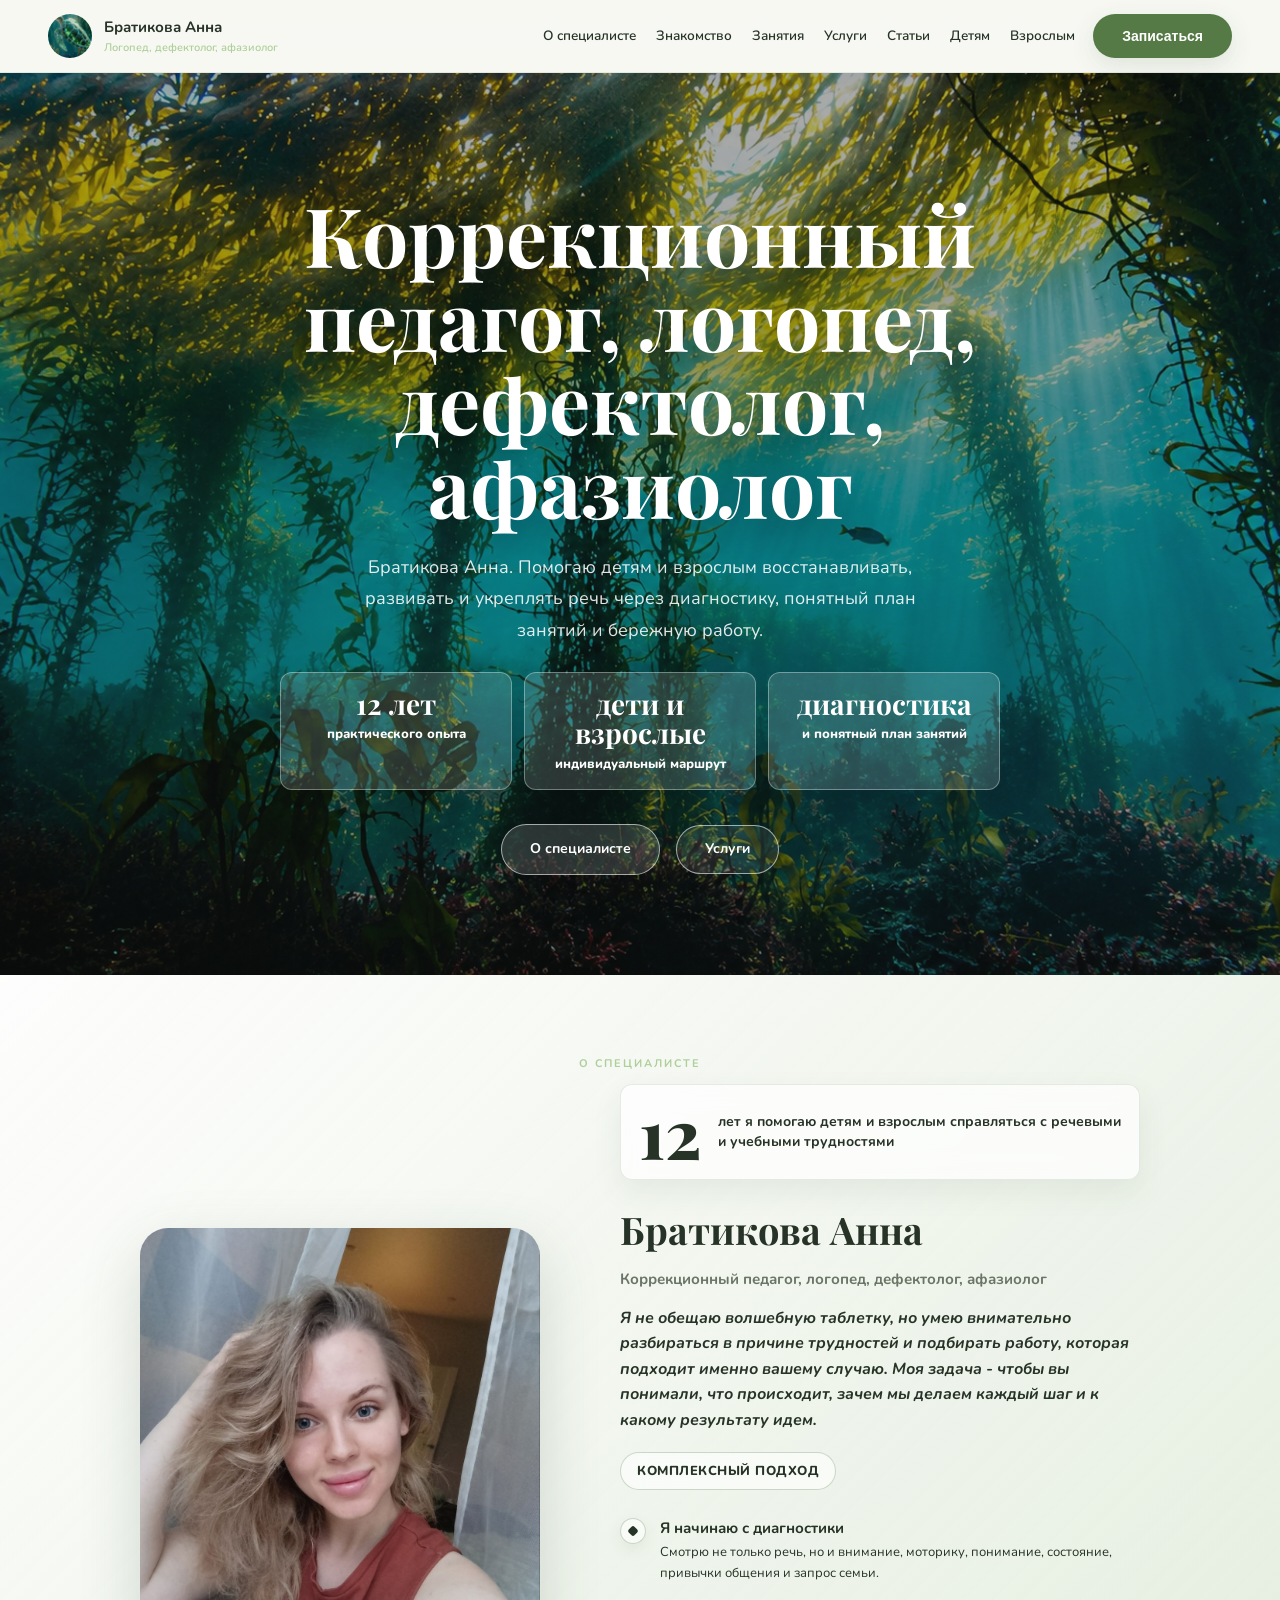
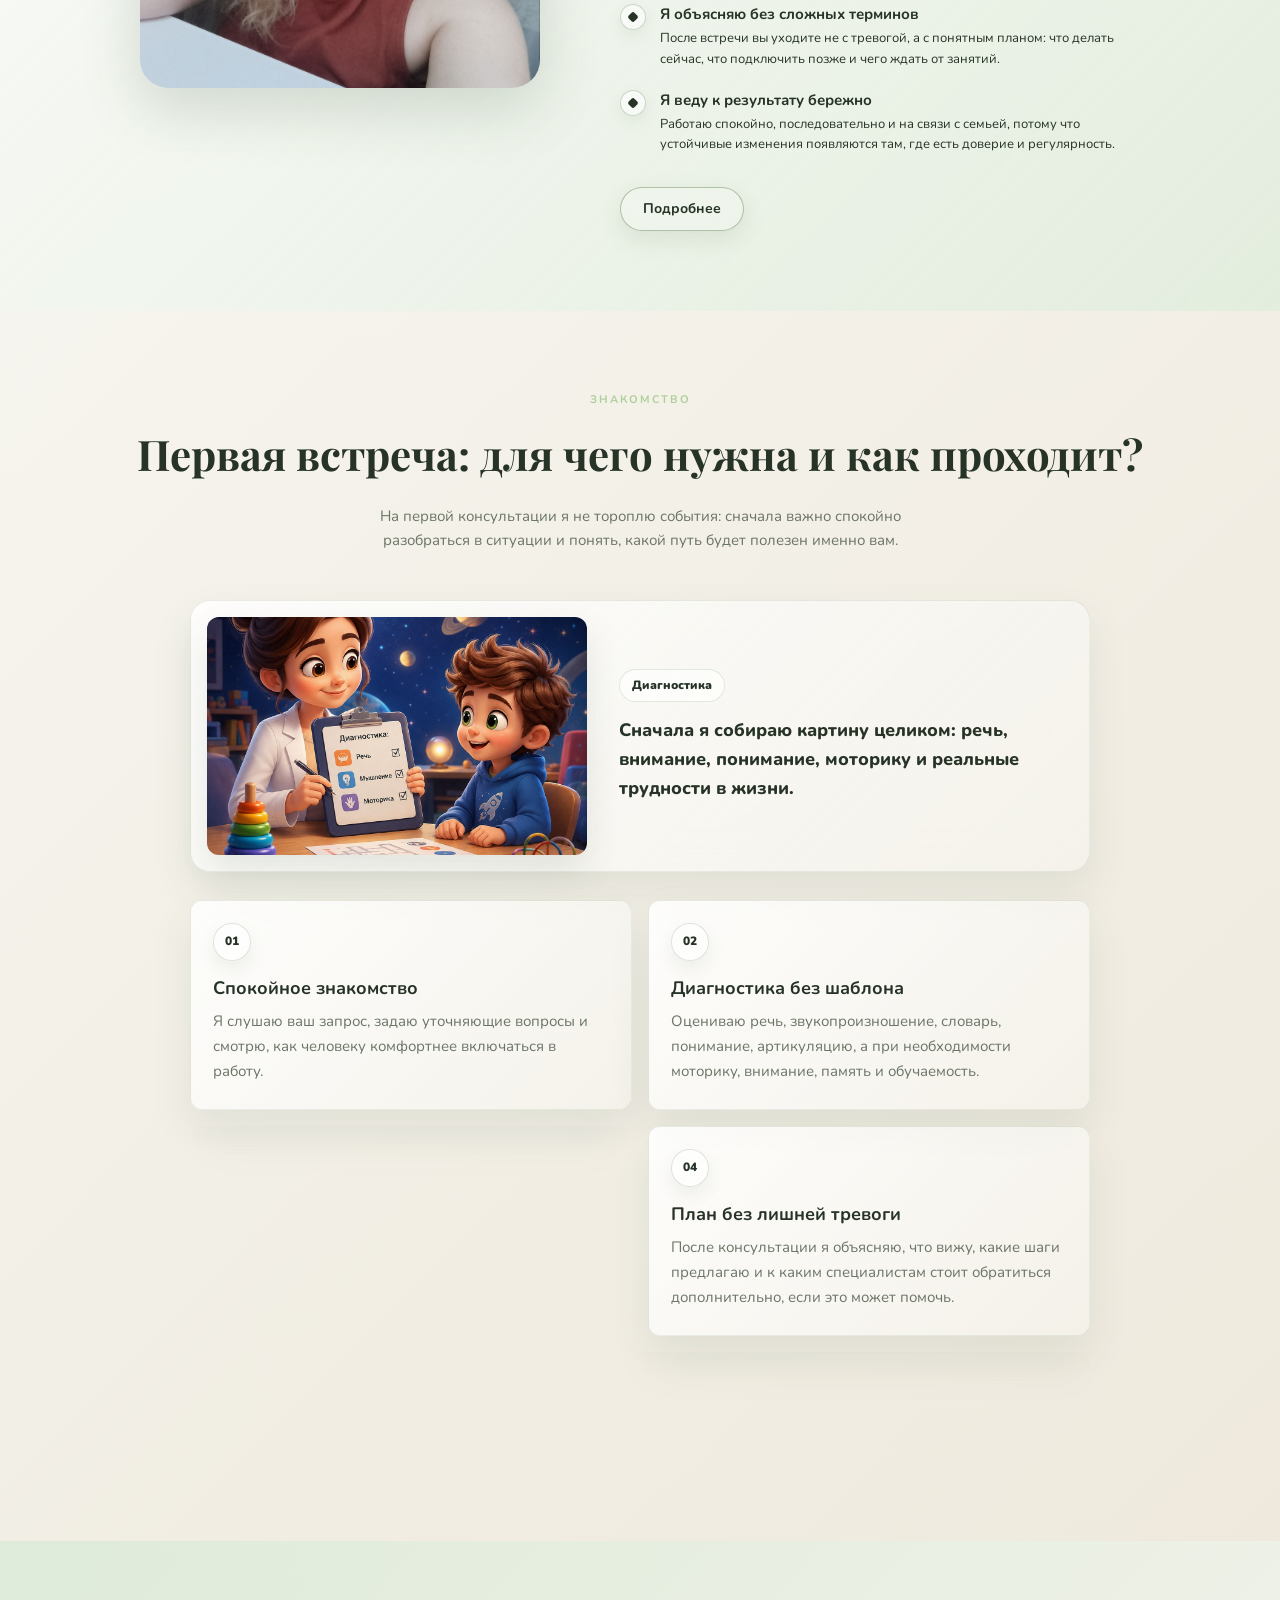
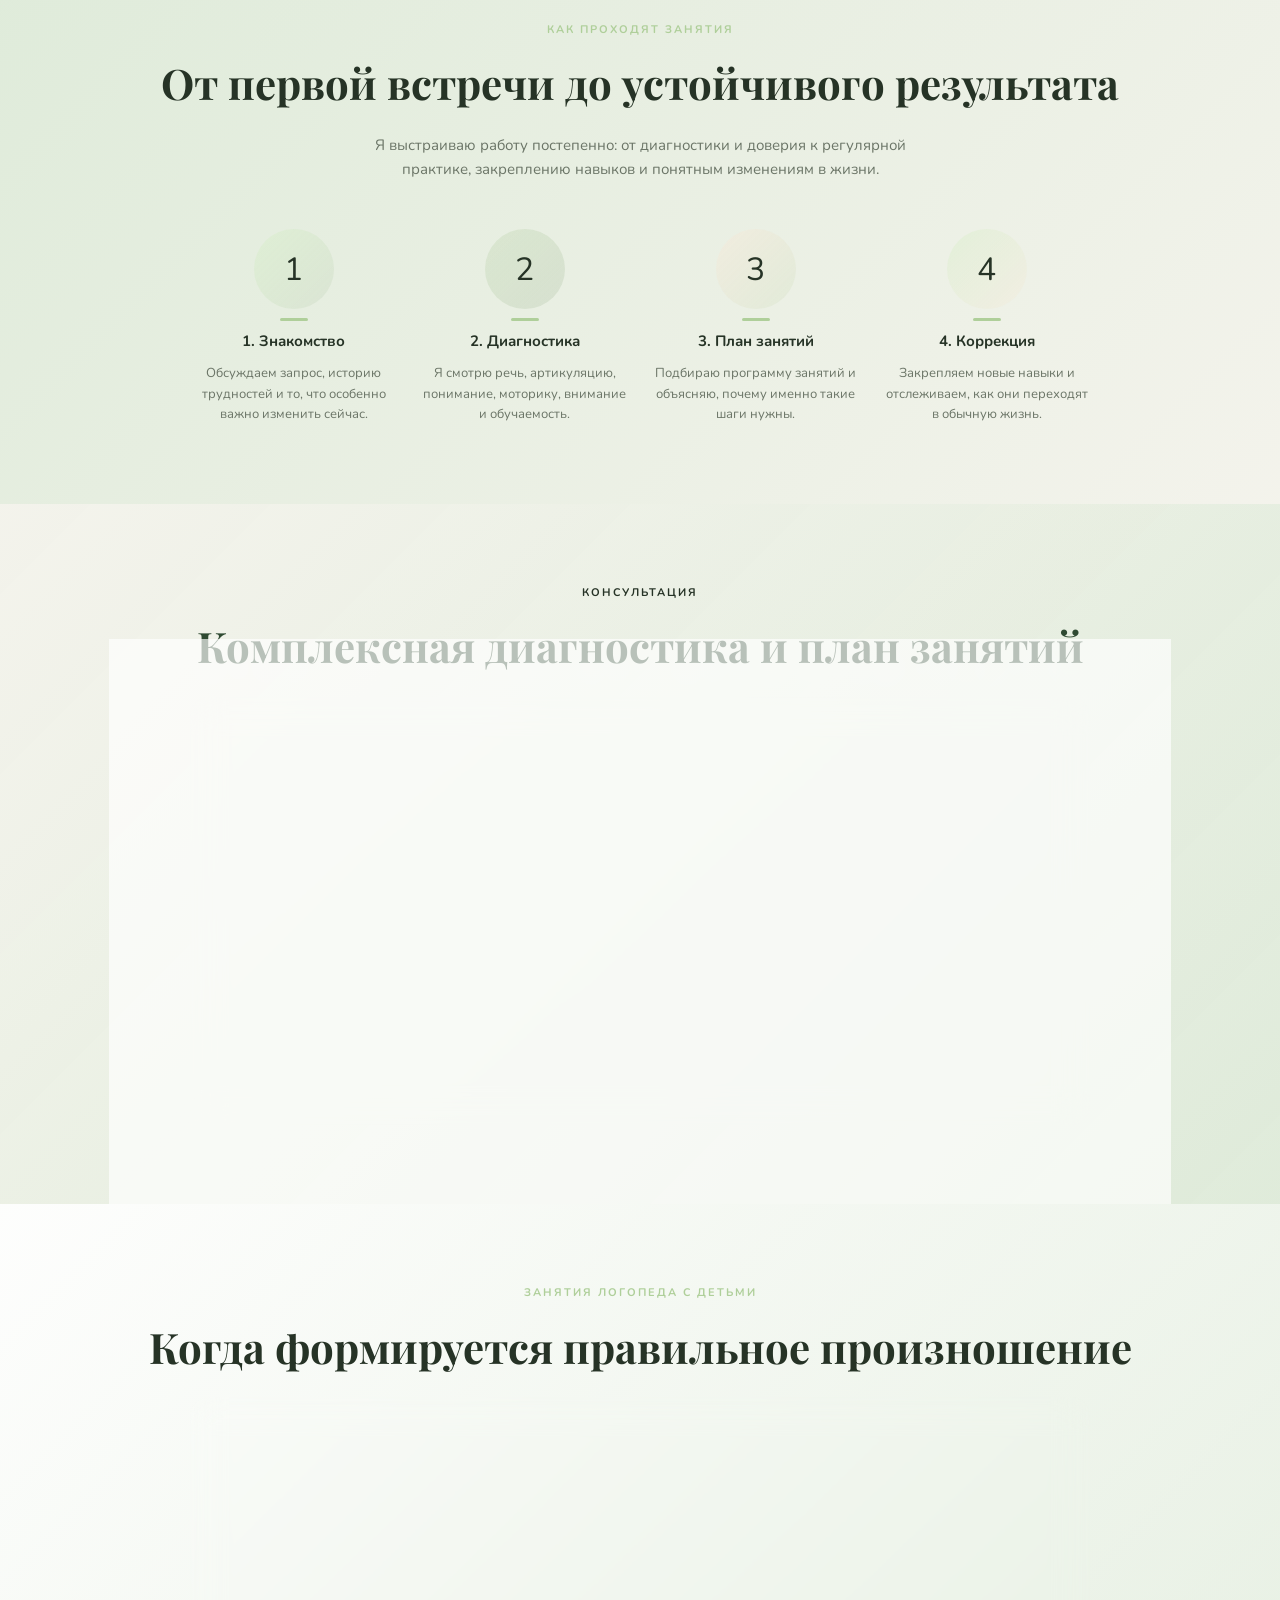
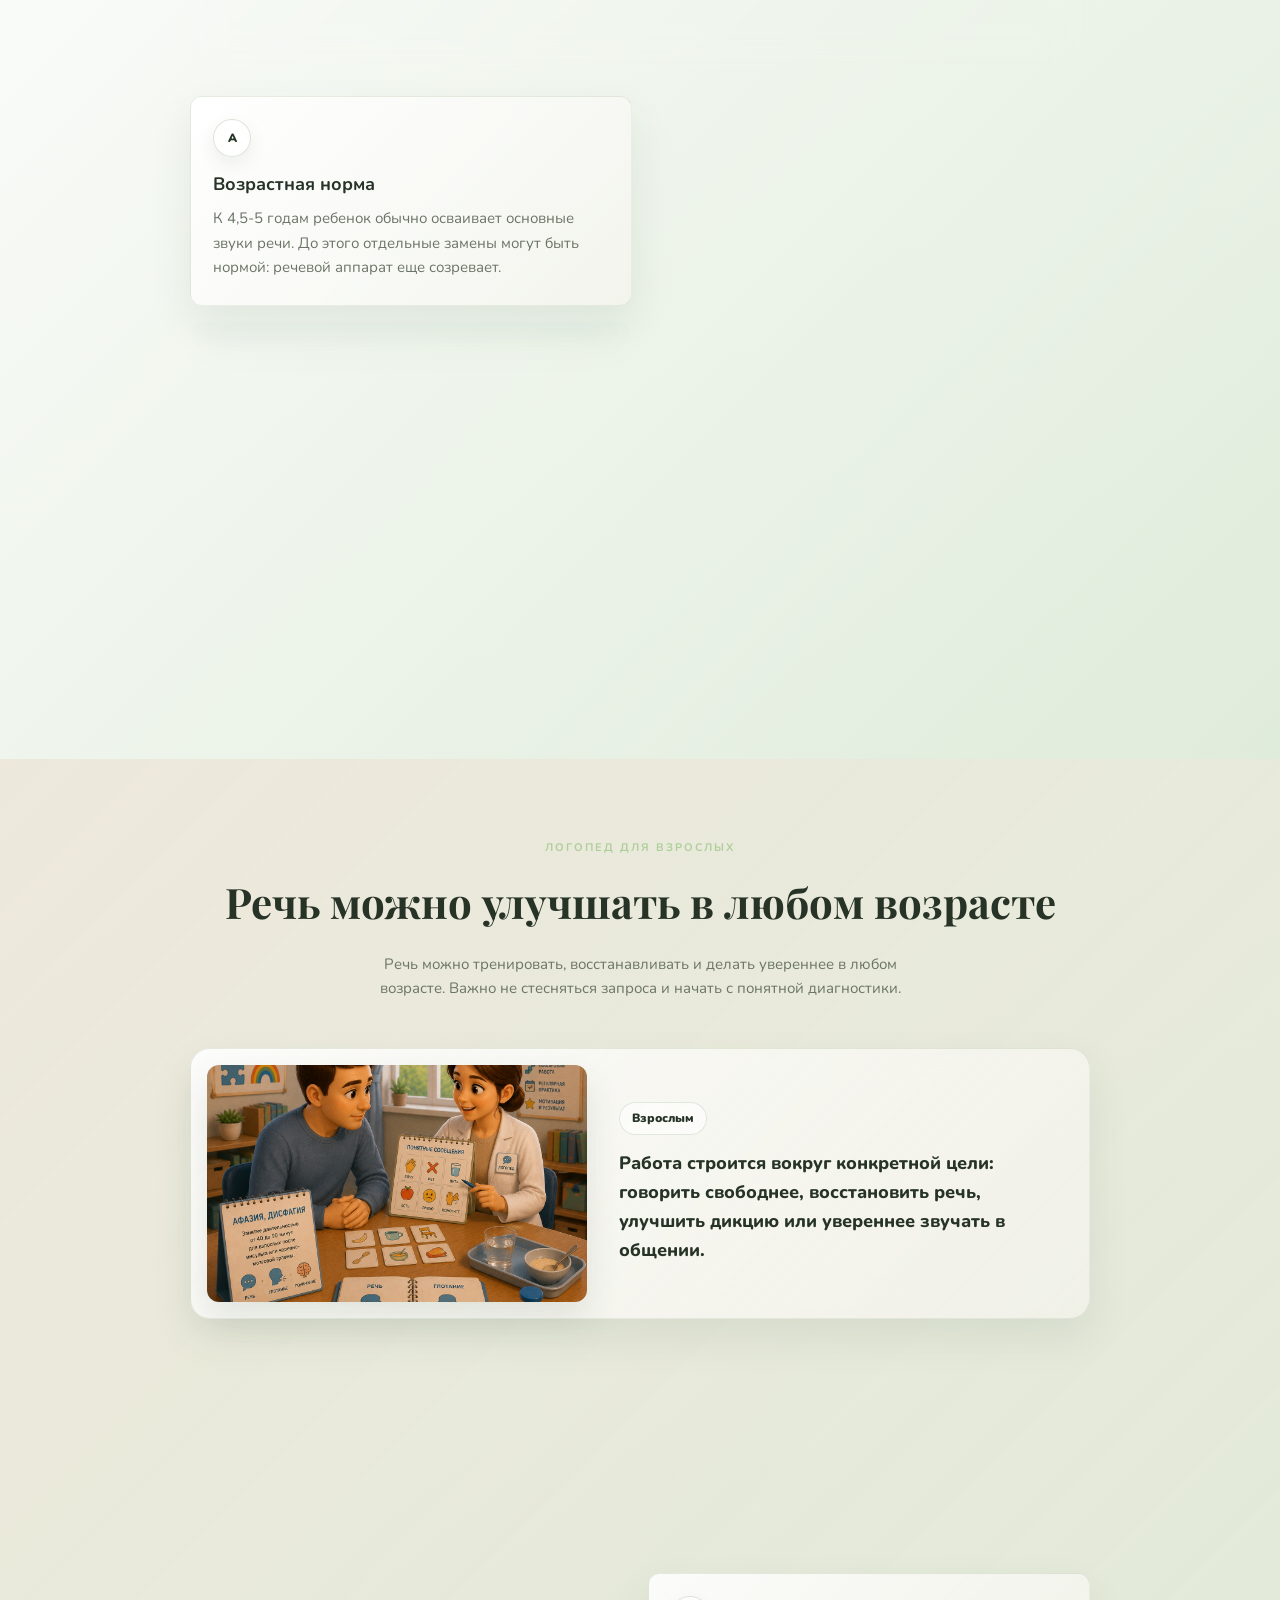
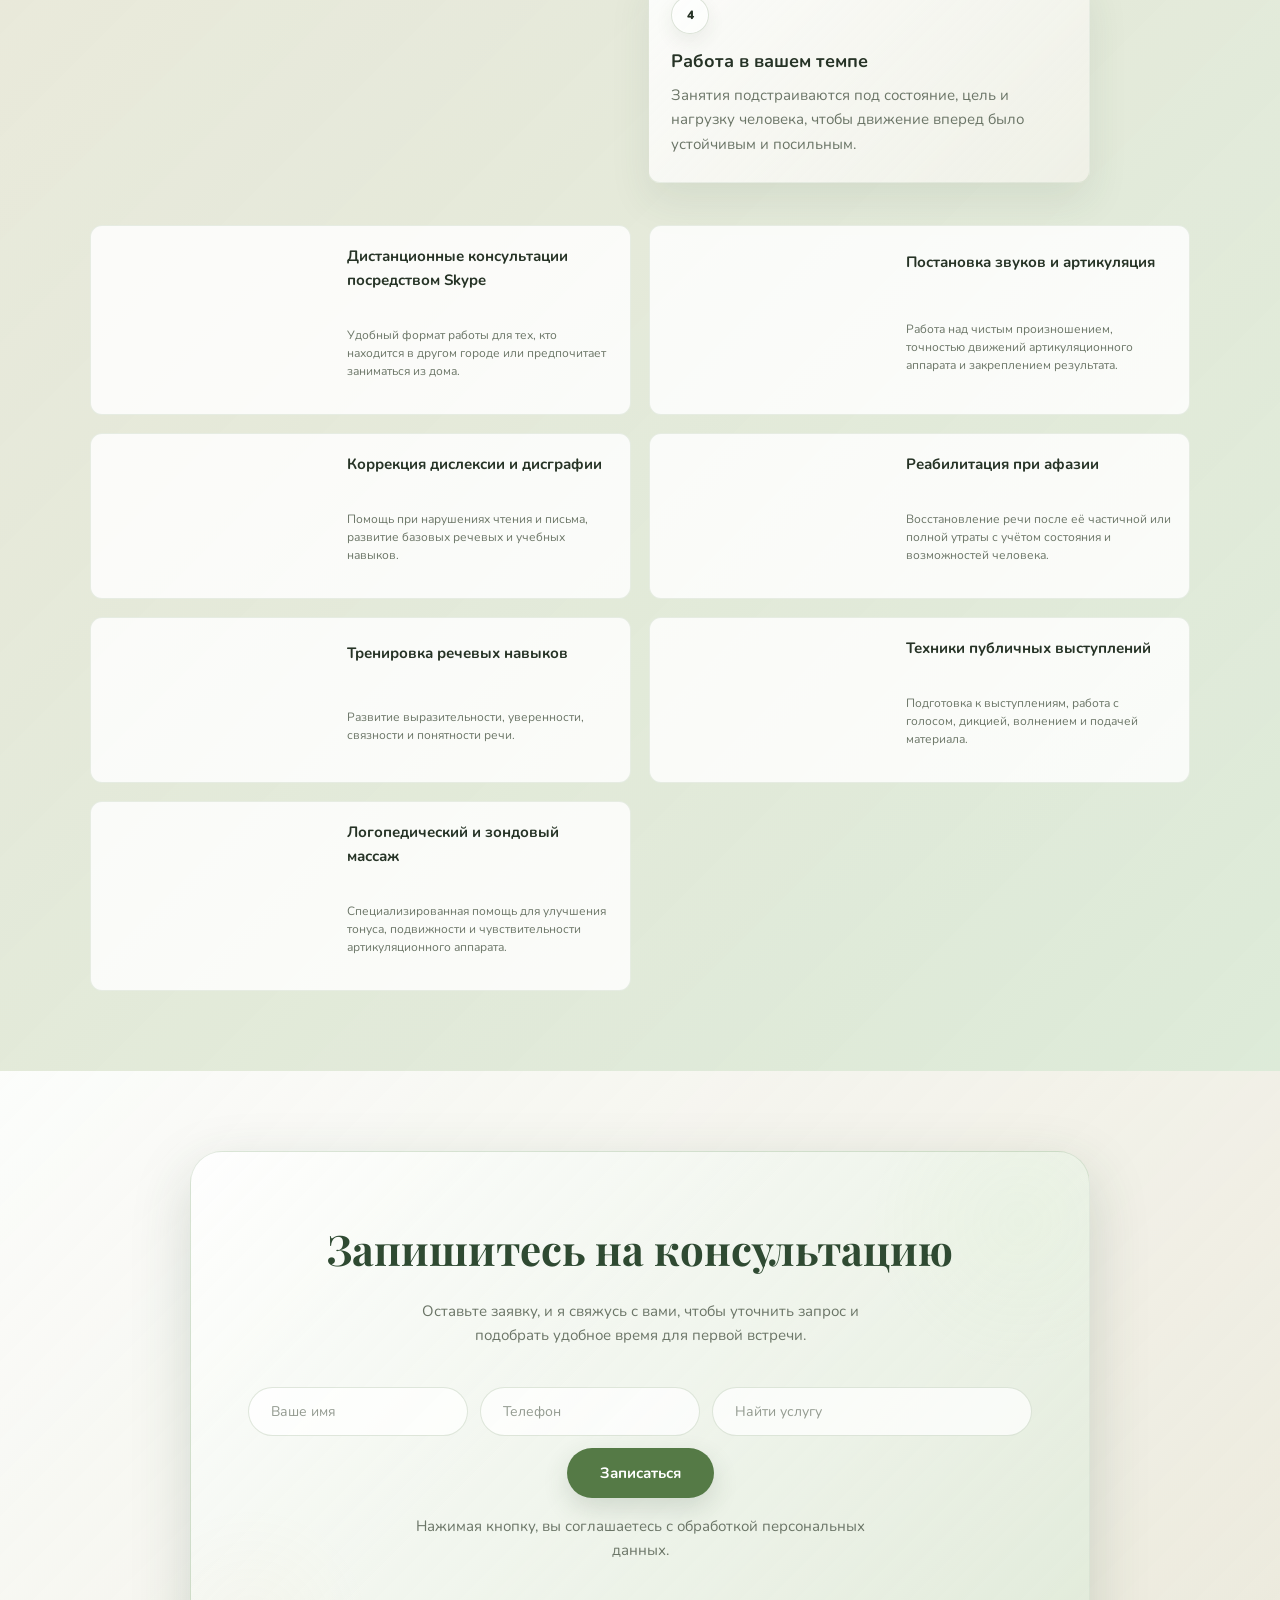
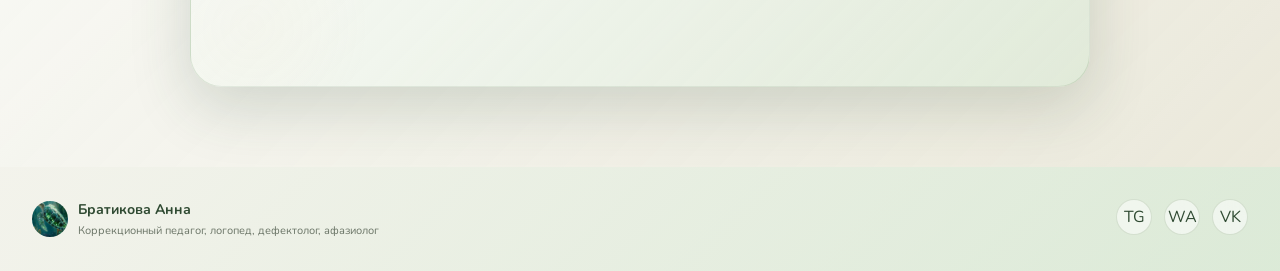
==== commit 970298b6: "Update public site UI and payment demo" ====
--- a/index.html
+++ b/index.html
@@ -4,7 +4,7 @@
   <meta charset="UTF-8">
   <meta name="viewport" content="width=device-width, initial-scale=1.0">
   <title>Братикова Анна - коррекционный педагог, логопед, дефектолог</title>
-  <link rel="stylesheet" href="css/style.css?v=20260528-admin-auth">
+  <link rel="stylesheet" href="css/style.css?v=20260601-payment-skeleton">
   <link href="https://fonts.googleapis.com/css2?family=Playfair+Display:wght@700;800&family=Nunito:wght@400;500;600;700&display=swap" rel="stylesheet">
 </head>
 <body>
@@ -171,7 +171,7 @@
     </div>
   </section>
 
-  <section class="text-section alt immersive-section" id="consultation">
+  <section class="text-section alt" id="consultation">
     <div class="section-label">Консультация</div>
     <h2 class="section-title">Комплексная диагностика и план занятий</h2>
 
@@ -368,6 +368,6 @@
     </div>
   </footer>
 
-  <script src="main.js?v=20260528-admin-auth"></script>
+  <script src="main.js?v=20260601-payment-skeleton"></script>
 </body>
 </html>
--- a/css/style.css
+++ b/css/style.css
@@ -1,18 +1,28 @@
 /* Variables */
 :root {
-  --navy:      #0D2550;
-  --blue:      #2B7DCA;
-  --forest:    #287B42;
-  --dark-teal: #1D433E;
-  --mint:      #47B48B;
-  --bg:        #f0f4f0;
-  --bg-light:  #e8f0e9;
-  --white:     #ffffff;
-  --text:      #0D2550;
-  --text-muted:#3a5a70;
-  --shadow-sm: 0 2px 12px rgba(13,37,80,0.07);
-  --shadow-md: 0 8px 28px rgba(13,37,80,0.11);
-  --shadow-lg: 0 20px 60px rgba(13,37,80,0.18);
+  --bg-main: #F7FAF4;
+  --bg-soft: #EEF6E9;
+  --bg-card: #FFFFFF;
+  --green-light: #DDEFD2;
+  --green-mid: #AFCF9A;
+  --green-deep: #557A46;
+  --green-dark: #2F4A32;
+  --beige: #F4EBDD;
+  --text-main: #263326;
+  --text-muted: #6B7567;
+  --lux-bg: url("../images/lux-bg.png");
+  --navy:      var(--text-main);
+  --blue:      var(--green-deep);
+  --forest:    var(--green-deep);
+  --dark-teal: var(--green-dark);
+  --mint:      var(--green-mid);
+  --bg:        var(--bg-main);
+  --bg-light:  var(--bg-soft);
+  --white:     var(--bg-card);
+  --text:      var(--text-main);
+  --shadow-sm: 0 2px 12px rgba(47,74,50,0.07);
+  --shadow-md: 0 8px 28px rgba(47,74,50,0.11);
+  --shadow-lg: 0 20px 60px rgba(47,74,50,0.18);
   --radius-sm: 12px;
   --radius-md: 20px;
   --radius-lg: 28px;
@@ -25,14 +35,22 @@
 
 body {
   font-family: 'Nunito', sans-serif;
-  background: var(--bg);
-  color: var(--text);
+  background:
+    linear-gradient(180deg, rgba(246,244,238,.9), rgba(217,233,213,.7)),
+    var(--lux-bg) center top / cover fixed,
+    #F6F4EE;
+  color: var(--text-main);
   overflow-x: hidden;
   line-height: 1.6;
 }
 
 img { max-width: 100%; }
 a { color: inherit; }
+p,
+li,
+.text-muted {
+  color: var(--text-muted);
+}
 .spam-field {
   position: absolute !important;
   left: -10000px !important;
@@ -43,32 +61,36 @@
 }
 
 /* Buttons */
-.btn-primary {
-  background: rgba(255,255,255,.18);
-  color: var(--navy);
-  border: 1.5px solid rgba(13,37,80,.48);
+.button-primary,
+.btn-primary,
+button[type="submit"]:not(.btn-cta) {
+  background: var(--green-deep);
+  color: #FFFFFF;
+  border: 1.5px solid rgba(85,122,70,.42);
   padding: 13px 28px;
   border-radius: 50px;
   font-weight: 700;
   font-size: 14px;
   cursor: pointer;
   transition: transform var(--transition), box-shadow var(--transition), background var(--transition), border-color var(--transition);
-  box-shadow: 0 8px 24px rgba(13,37,80,.1);
+  box-shadow: 0 8px 24px rgba(47,74,50,.12);
   backdrop-filter: blur(14px);
   -webkit-backdrop-filter: blur(14px);
   white-space: nowrap;
 }
-.btn-primary:hover {
+.button-primary:hover,
+.btn-primary:hover,
+button[type="submit"]:not(.btn-cta):hover {
   transform: translateY(-3px);
-  background: rgba(255,255,255,.34);
-  border-color: rgba(13,37,80,.72);
-  box-shadow: 0 16px 34px rgba(13,37,80,.18);
+  background: var(--green-dark);
+  border-color: rgba(47,74,50,.72);
+  box-shadow: 0 16px 34px rgba(47,74,50,.18);
 }
 
 .btn-outline {
-  background: rgba(255,255,255,.08);
-  color: var(--navy);
-  border: 1.5px solid rgba(13,37,80,.5);
+  background: rgba(255,255,255,.54);
+  color: var(--green-dark);
+  border: 1.5px solid rgba(85,122,70,.36);
   padding: 12px 28px;
   border-radius: 50px;
   font-weight: 700;
@@ -81,9 +103,9 @@
 }
 .btn-outline:hover {
   transform: translateY(-3px);
-  background: rgba(13,37,80,.1);
-  border-color: rgba(13,37,80,.72);
-  box-shadow: 0 16px 34px rgba(13,37,80,.14);
+  background: rgba(221,239,210,.72);
+  border-color: rgba(85,122,70,.72);
+  box-shadow: 0 16px 34px rgba(47,74,50,.14);
 }
 .link-button {
   display: inline-flex;
@@ -94,14 +116,14 @@
 
 /* Navbar */
 #navbar {
-  background: rgba(255,255,255,.18);
+  background: rgba(247,250,244,.72);
   position: sticky;
   top: 0;
   z-index: 1000;
-  box-shadow: 0 10px 34px rgba(13,37,80,.05);
+  box-shadow: 0 10px 34px rgba(47,74,50,.06);
   backdrop-filter: blur(22px);
   -webkit-backdrop-filter: blur(22px);
-  border-bottom: 1px solid rgba(255,255,255,.24);
+  border-bottom: 1px solid rgba(85,122,70,.12);
 }
 .nav-inner {
   max-width: 1240px;
@@ -217,7 +239,7 @@
   text-align: center;
   isolation: isolate;
   background:
-    linear-gradient(180deg, rgba(7,20,38,.55) 0%, rgba(7,20,38,.74) 54%, rgba(13,37,80,.88) 100%),
+    linear-gradient(180deg, rgba(18,24,22,.36), rgba(18,24,22,.48)),
     url("../images/fonts2.png") center / cover;
 }
 .hero::before {
@@ -226,20 +248,11 @@
   inset: 0;
   z-index: -1;
   background:
-    radial-gradient(circle at 50% 26%, rgba(255,255,255,.24), transparent 28%),
-    radial-gradient(circle at 72% 22%, rgba(71,180,139,.2), transparent 30%),
-    linear-gradient(90deg, transparent 0 9%, rgba(255,255,255,.1) 9.1% 9.2%, transparent 9.3% 90%, rgba(255,255,255,.1) 90.1% 90.2%, transparent 90.3%);
+    radial-gradient(circle at 50% 26%, rgba(255,255,255,.14), transparent 28%);
   pointer-events: none;
 }
 .hero::after {
-  content: '';
-  position: absolute;
-  left: 50%;
-  bottom: 32px;
-  width: min(880px, calc(100% - 48px));
-  height: 1px;
-  transform: translateX(-50%);
-  background: linear-gradient(90deg, transparent, rgba(255,255,255,.5), transparent);
+  content: none;
 }
 .hero-content {
   position: relative;
@@ -250,18 +263,18 @@
   font-family: 'Playfair Display', serif;
   font-size: clamp(42px, 7vw, 82px);
   line-height: 1.02;
-  color: white;
+  color: #FFFFFF;
   margin-bottom: 12px;
-  text-shadow: 0 18px 38px rgba(0,0,0,.32);
-}
-.hero h1 .accent { color: var(--mint); }
+  text-shadow: 0 16px 36px rgba(0,0,0,.32);
+}
+.hero h1 .accent { color: #FFFFFF; }
 .hero p {
-  color: rgba(255,255,255,.82);
+  color: rgba(255,255,255,.88);
   font-size: 18px;
   line-height: 1.75;
   margin: 24px auto 26px;
   max-width: 620px;
-  text-shadow: 0 10px 24px rgba(0,0,0,.24);
+  text-shadow: 0 10px 24px rgba(0,0,0,.22);
 }
 .hero-facts {
   display: grid;
@@ -273,19 +286,20 @@
 .hero-fact {
   min-height: 92px;
   padding: 16px 14px;
-  border: 1.5px solid rgba(255,255,255,.42);
+  border: 1.5px solid rgba(255,255,255,.34);
   border-radius: var(--radius-sm);
-  background: rgba(7,20,38,.28);
-  box-shadow: 0 18px 40px rgba(0,0,0,.24);
+  background: rgba(255,255,255,.14);
+  box-shadow: 0 18px 40px rgba(0,0,0,.16);
   backdrop-filter: blur(14px);
   -webkit-backdrop-filter: blur(14px);
 }
 .hero-fact,
 .hero-fact strong,
 .hero-fact span {
-  color: #fff !important;
+  color: var(--text-main) !important;
   opacity: 1 !important;
-  -webkit-text-fill-color: #fff;
+  -webkit-text-fill-color: #FFFFFF;
+  color: #FFFFFF !important;
 }
 .hero-fact strong {
   display: block;
@@ -293,14 +307,14 @@
   font-size: clamp(21px, 2.4vw, 28px);
   line-height: 1.05;
   margin-bottom: 8px;
-  text-shadow: 0 12px 26px rgba(0,0,0,.46);
+  text-shadow: none;
 }
 .hero-fact span {
   display: block;
   font-size: 13px;
   line-height: 1.35;
   font-weight: 800;
-  text-shadow: 0 10px 22px rgba(0,0,0,.42);
+  text-shadow: none;
 }
 .hero-btns {
   display: flex;
@@ -311,16 +325,21 @@
 }
 .hero .btn-primary,
 .hero .btn-outline {
-  color: white;
-  border-color: rgba(255,255,255,.68);
+  color: #FFFFFF;
+  border-color: rgba(255,255,255,.58);
+  background: rgba(255,255,255,.14);
+  box-shadow: 0 16px 36px rgba(0,0,0,.16);
+}
+.hero .btn-outline {
+  color: #FFFFFF;
   background: rgba(255,255,255,.08);
-  box-shadow: 0 16px 36px rgba(0,0,0,.2);
 }
 .hero .btn-primary:hover,
 .hero .btn-outline:hover {
-  background: rgba(255,255,255,.18);
-  border-color: rgba(255,255,255,.92);
-  box-shadow: 0 24px 52px rgba(0,0,0,.28);
+  background: rgba(255,255,255,.22);
+  color: #FFFFFF;
+  border-color: rgba(255,255,255,.8);
+  box-shadow: 0 24px 52px rgba(0,0,0,.22);
 }
 
 /* Common sections */
@@ -352,10 +371,19 @@
 }
 
 .text-section {
-  background: var(--white);
+  background:
+    linear-gradient(135deg, rgba(255,255,255,.9), rgba(246,244,238,.76)),
+    var(--lux-bg) center 38% / cover;
 }
 .text-section.alt {
-  background: linear-gradient(135deg, var(--bg), var(--bg-light));
+  background:
+    linear-gradient(135deg, rgba(217,233,213,.78), rgba(239,231,218,.72)),
+    var(--lux-bg) 72% 42% / cover;
+}
+#intro {
+  background:
+    linear-gradient(135deg, rgba(246,244,238,.86), rgba(239,231,218,.78)),
+    var(--lux-bg) 18% 48% / cover;
 }
 .immersive-section {
   position: relative;
@@ -366,9 +394,9 @@
   flex-direction: column;
   justify-content: center;
   background:
-    linear-gradient(180deg, rgba(7,20,38,.62) 0%, rgba(7,20,38,.76) 55%, rgba(13,37,80,.9) 100%),
-    url("../images/backfonts1.jpg") center / cover !important;
-  color: white;
+    linear-gradient(135deg, rgba(246,244,238,.72), rgba(217,233,213,.68)),
+    var(--lux-bg) 84% 54% / cover;
+  color: var(--text-main);
 }
 .immersive-section::before {
   content: '';
@@ -376,9 +404,9 @@
   inset: 0;
   z-index: -1;
   background:
-    radial-gradient(circle at 48% 20%, rgba(255,255,255,.2), transparent 30%),
-    radial-gradient(circle at 18% 70%, rgba(71,180,139,.16), transparent 34%),
-    linear-gradient(90deg, transparent 0 10%, rgba(255,255,255,.12) 10.1% 10.2%, transparent 10.3% 90%, rgba(255,255,255,.12) 90.1% 90.2%, transparent 90.3%);
+    radial-gradient(circle at 48% 20%, rgba(255,255,255,.38), transparent 30%),
+    radial-gradient(circle at 18% 70%, rgba(244,235,221,.28), transparent 34%),
+    linear-gradient(90deg, transparent 0 10%, rgba(85,122,70,.12) 10.1% 10.2%, transparent 10.3% 90%, rgba(85,122,70,.12) 90.1% 90.2%, transparent 90.3%);
   pointer-events: none;
 }
 .immersive-section::after {
@@ -386,32 +414,74 @@
   width: min(860px, calc(100% - 48px));
   height: 1px;
   margin: 34px auto 0;
-  background: linear-gradient(90deg, transparent, rgba(255,255,255,.5), transparent);
+  background: linear-gradient(90deg, transparent, rgba(85,122,70,.34), transparent);
 }
 .immersive-section .section-label,
 .immersive-section .section-title,
 .immersive-section .content-block,
 .immersive-section .content-block p {
-  color: rgba(255,255,255,.88);
+  color: var(--text-main);
 }
 .immersive-section .section-label {
-  border-color: rgba(255,255,255,.45);
-  background: rgba(255,255,255,.08);
+  border-color: rgba(85,122,70,.26);
+  background: rgba(255,255,255,.28);
   backdrop-filter: blur(12px);
   -webkit-backdrop-filter: blur(12px);
 }
 .immersive-section .section-title {
-  color: white;
-  text-shadow: 0 18px 38px rgba(0,0,0,.32);
-}
-.immersive-section .content-block {
-  background: rgba(255,255,255,.08);
-  border: 1.5px solid rgba(255,255,255,.24);
+  color: var(--green-dark);
+  text-shadow: 0 16px 34px rgba(255,255,255,.4);
+}
+#consultation {
+  min-height: 620px;
+  display: flex;
+  flex-direction: column;
+  justify-content: center;
+  overflow: hidden;
+  background:
+    linear-gradient(135deg, rgba(246,244,238,.72), rgba(217,233,213,.68)),
+    var(--lux-bg) 84% 54% / cover;
+  color: var(--text-main);
+}
+#consultation::before {
+  content: none;
+}
+#consultation::after {
+  content: none;
+}
+#consultation .section-title,
+#consultation .content-block,
+#consultation .content-block p {
+  color: var(--text-main);
+}
+#consultation .section-label {
+  color: var(--text-main);
+  background: transparent;
+  border: 0;
+  backdrop-filter: none;
+  -webkit-backdrop-filter: none;
+}
+#consultation .section-title {
+  color: var(--green-dark);
+  text-shadow: 0 16px 34px rgba(255,255,255,.4);
+}
+#consultation .content-block {
+  background: rgba(255,255,255,.66);
+  border: 1.5px solid rgba(85,122,70,.18);
   border-radius: var(--radius-md);
   padding: 30px;
   backdrop-filter: blur(16px);
   -webkit-backdrop-filter: blur(16px);
-  box-shadow: 0 24px 54px rgba(0,0,0,.22);
+  box-shadow: 0 24px 54px rgba(47,74,50,.13);
+}
+.immersive-section .content-block {
+  background: rgba(255,255,255,.66);
+  border: 1.5px solid rgba(85,122,70,.18);
+  border-radius: var(--radius-md);
+  padding: 30px;
+  backdrop-filter: blur(16px);
+  -webkit-backdrop-filter: blur(16px);
+  box-shadow: 0 24px 54px rgba(47,74,50,.13);
 }
 .consultation-panel {
   display: grid;
@@ -431,15 +501,15 @@
 }
 .consultation-price {
   padding: 22px;
-  border: 1.5px solid rgba(255,255,255,.32);
+  border: 1.5px solid rgba(85,122,70,.18);
   border-radius: var(--radius-sm);
-  background: rgba(255,255,255,.12);
-  box-shadow: 0 18px 36px rgba(0,0,0,.18);
+  background: rgba(255,255,255,.7);
+  box-shadow: 0 18px 36px rgba(47,74,50,.12);
 }
 .consultation-price span,
 .consultation-price small {
   display: block;
-  color: rgba(255,255,255,.78);
+  color: var(--text-muted);
   font-size: 13px;
   line-height: 1.45;
   font-weight: 700;
@@ -447,7 +517,7 @@
 .consultation-price strong {
   display: block;
   margin: 6px 0 8px;
-  color: white;
+  color: var(--green-dark);
   font-family: 'Playfair Display', serif;
   font-size: clamp(34px, 5vw, 52px);
   line-height: 1;
@@ -458,14 +528,14 @@
   gap: 10px;
 }
 .consultation-points li {
-  color: rgba(255,255,255,.86);
+  color: var(--text-main);
   font-size: 14px;
   line-height: 1.45;
   font-weight: 800;
   padding: 12px 14px;
-  border: 1.5px solid rgba(255,255,255,.2);
+  border: 1.5px solid rgba(85,122,70,.16);
   border-radius: 12px;
-  background: rgba(255,255,255,.08);
+  background: rgba(255,255,255,.66);
 }
 .content-block {
   max-width: 900px;
@@ -495,10 +565,10 @@
   gap: 22px;
   align-items: center;
   padding: 16px;
-  border: 1.5px solid rgba(255,255,255,.72);
+  border: 1.5px solid rgba(85,122,70,.12);
   border-radius: var(--radius-md);
-  background: linear-gradient(135deg, rgba(255,255,255,.72), rgba(232,240,233,.34));
-  box-shadow: 0 18px 42px rgba(13,37,80,.09);
+  background: linear-gradient(135deg, rgba(255,255,255,.86), rgba(246,244,238,.64));
+  box-shadow: 0 18px 42px rgba(47,74,50,.09);
   backdrop-filter: blur(16px);
   -webkit-backdrop-filter: blur(16px);
 }
@@ -514,7 +584,7 @@
   object-fit: cover;
   display: block;
   border-radius: calc(var(--radius-md) - 8px);
-  box-shadow: 0 16px 34px rgba(13,37,80,.12);
+  box-shadow: 0 16px 34px rgba(47,74,50,.12);
 }
 .section-visual div {
   padding: 8px 10px;
@@ -525,7 +595,7 @@
   align-items: center;
   padding: 6px 12px;
   margin-bottom: 14px;
-  border: 1.5px solid rgba(13,37,80,.14);
+  border: 1.5px solid rgba(85,122,70,.16);
   border-radius: 50px;
   color: var(--navy);
   background: rgba(255,255,255,.56);
@@ -551,10 +621,10 @@
   position: relative;
   min-height: 210px;
   padding: 22px;
-  border: 1.5px solid rgba(255,255,255,.72);
+  border: 1.5px solid rgba(85,122,70,.12);
   border-radius: var(--radius-sm);
-  background: linear-gradient(135deg, rgba(255,255,255,.72), rgba(232,240,233,.34));
-  box-shadow: 0 18px 42px rgba(13,37,80,.09);
+  background: linear-gradient(135deg, rgba(255,255,255,.86), rgba(246,244,238,.62));
+  box-shadow: 0 18px 42px rgba(47,74,50,.09);
   backdrop-filter: blur(16px);
   -webkit-backdrop-filter: blur(16px);
   height: 100%;
@@ -569,11 +639,11 @@
   width: 38px;
   height: 38px;
   margin-bottom: 16px;
-  border: 1.5px solid rgba(13,37,80,.18);
+  border: 1.5px solid rgba(85,122,70,.2);
   border-radius: 50%;
   color: var(--navy);
   background: rgba(255,255,255,.56);
-  box-shadow: inset 0 0 0 1px rgba(255,255,255,.58), 0 8px 18px rgba(13,37,80,.08);
+  box-shadow: inset 0 0 0 1px rgba(255,255,255,.58), 0 8px 18px rgba(47,74,50,.08);
   font-size: 12px;
   font-weight: 900;
 }
@@ -594,10 +664,10 @@
   font-weight: 800;
   font-size: 18px;
   padding: 22px 24px;
-  border: 1.5px solid rgba(255,255,255,.72);
-  background: linear-gradient(135deg, rgba(255,255,255,.72), rgba(232,240,233,.38));
+  border: 1.5px solid rgba(85,122,70,.12);
+  background: linear-gradient(135deg, rgba(255,255,255,.88), rgba(246,244,238,.62));
   border-radius: var(--radius-sm);
-  box-shadow: 0 18px 42px rgba(13,37,80,.09);
+  box-shadow: 0 18px 42px rgba(47,74,50,.09);
   backdrop-filter: blur(16px);
   -webkit-backdrop-filter: blur(16px);
 }
@@ -632,7 +702,25 @@
 }
 
 /* Services */
-.services { background: var(--white); }
+.services {
+  background:
+    linear-gradient(135deg, rgba(255,255,255,.9), rgba(217,233,213,.66)),
+    var(--lux-bg) 40% 52% / cover;
+}
+#children {
+  background:
+    linear-gradient(135deg, rgba(255,255,255,.92), rgba(217,233,213,.58)),
+    var(--lux-bg) 22% 58% / cover;
+}
+#children .info-item,
+#children .lead-text {
+  background: linear-gradient(135deg, rgba(255,255,255,.9), rgba(246,244,238,.58));
+}
+#adults {
+  background:
+    linear-gradient(135deg, rgba(239,231,218,.78), rgba(217,233,213,.66)),
+    var(--lux-bg) 78% 58% / cover;
+}
 
 .service-cards {
   display: grid;
@@ -640,10 +728,10 @@
   gap: 16px;
 }
 .service-card {
-  background: white;
+  background: rgba(255,255,255,.82);
   border-radius: var(--radius-sm);
   padding: 18px;
-  border: 1.5px solid #e0ece5;
+  border: 1.5px solid rgba(85,122,70,.12);
   transition: box-shadow var(--transition), transform var(--transition);
   display: grid;
   grid-template-columns: 220px 1fr;
@@ -655,7 +743,7 @@
   width: 100%;
   height: 130px;
   border-radius: 12px;
-  border: 1px solid rgba(43,125,202,.2);
+  border: 1px solid rgba(85,122,70,.18);
   overflow: hidden;
   position: relative;
 }
@@ -663,7 +751,7 @@
   content: '';
   position: absolute;
   inset: 0;
-  background: linear-gradient(135deg, rgba(13,37,80,.2), rgba(29,67,62,.15));
+  background: linear-gradient(135deg, rgba(47,74,50,.18), rgba(85,122,70,.12));
 }
 .service-image img {
   width: 100%;
@@ -682,16 +770,131 @@
 }
 .service-card h4 { font-size: 15px; font-weight: 700; color: var(--navy); margin-bottom: 6px; }
 .service-card p  { font-size: 12px; color: var(--text-muted); line-height: 1.5; margin-bottom: 16px; }
-.price-row { display: flex; align-items: center; justify-content: space-between; }
+.price-row { display: flex; align-items: center; justify-content: space-between; gap: 12px; flex-wrap: wrap; }
 .price      { font-size: 18px; font-weight: 700; color: var(--navy); }
 .book-link  { font-size: 13px; color: var(--mint); font-weight: 600; cursor: pointer; }
 .book-link:hover { text-decoration: underline; }
+.pay-link {
+  display: inline-flex;
+  align-items: center;
+  justify-content: center;
+  min-height: 34px;
+  padding: 8px 14px;
+  border-radius: 50px;
+  color: #fff;
+  background: var(--green-deep);
+  border: 1.5px solid rgba(85,122,70,.42);
+  font-size: 13px;
+  font-weight: 800;
+  text-decoration: none;
+  box-shadow: 0 8px 20px rgba(47,74,50,.13);
+}
+.pay-link:hover {
+  background: var(--green-dark);
+  text-decoration: none;
+}
+
+/* Payment demo */
+.payment-page {
+  min-height: calc(100vh - 72px);
+  display: flex;
+  align-items: center;
+  background:
+    linear-gradient(135deg, rgba(255,255,255,.88), rgba(217,233,213,.66)),
+    var(--lux-bg) 70% 42% / cover;
+}
+.payment-shell {
+  width: min(1080px, 100%);
+  margin: 0 auto;
+  display: grid;
+  grid-template-columns: minmax(0, .9fr) minmax(320px, .75fr);
+  gap: 24px;
+}
+.payment-summary,
+.payment-card {
+  border: 1.5px solid rgba(85,122,70,.14);
+  border-radius: var(--radius-md);
+  background: rgba(255,255,255,.76);
+  box-shadow: 0 18px 42px rgba(47,74,50,.09);
+  backdrop-filter: blur(16px);
+  -webkit-backdrop-filter: blur(16px);
+}
+.payment-summary {
+  padding: 34px;
+}
+.payment-summary h1 {
+  margin-bottom: 14px;
+  color: var(--green-dark);
+  font-family: 'Playfair Display', serif;
+  font-size: clamp(34px, 5vw, 58px);
+  line-height: 1.05;
+}
+.payment-summary p {
+  max-width: 620px;
+  margin-bottom: 24px;
+  color: var(--text-muted);
+  line-height: 1.7;
+}
+.payment-order {
+  display: flex;
+  justify-content: space-between;
+  gap: 18px;
+  padding: 14px 0;
+  border-top: 1px solid rgba(85,122,70,.14);
+}
+.payment-order span {
+  color: var(--text-muted);
+}
+.payment-order strong {
+  color: var(--navy);
+  text-align: right;
+}
+.payment-card {
+  padding: 24px;
+}
+.payment-card form {
+  display: grid;
+  gap: 12px;
+}
+.payment-card label {
+  display: grid;
+  gap: 6px;
+  color: var(--navy);
+  font-size: 13px;
+  font-weight: 800;
+}
+.payment-card input {
+  width: 100%;
+  border: 1.5px solid rgba(85,122,70,.16);
+  border-radius: 16px;
+  padding: 13px 16px;
+  color: var(--navy);
+  background: rgba(255,255,255,.72);
+  font-family: 'Nunito', sans-serif;
+  font-size: 14px;
+  outline: none;
+}
+.payment-card-row {
+  display: grid;
+  grid-template-columns: 1fr 1fr;
+  gap: 12px;
+}
+.payment-card .btn-primary,
+.payment-card .btn-outline {
+  width: 100%;
+  justify-content: center;
+}
 
 /* Inner pages */
 .page-hero {
   max-width: 1200px;
   margin: 0 auto;
   padding: 80px 32px 56px;
+  position: relative;
+  border-radius: 0 0 28px 28px;
+  background:
+    linear-gradient(135deg, rgba(255,255,255,.86), rgba(217,233,213,.6)),
+    var(--lux-bg) 54% 28% / cover;
 }
 .page-hero h1 {
   font-family: 'Playfair Display', serif;
@@ -738,7 +941,7 @@
   grid-template-columns: 1fr;
 }
 .service-image-empty {
-  background: linear-gradient(135deg, rgba(71,180,139,.18), rgba(43,125,202,.14));
+  background: linear-gradient(135deg, rgba(221,239,210,.84), rgba(175,207,154,.28));
   display: flex;
   align-items: center;
   justify-content: center;
@@ -754,8 +957,8 @@
   align-items: center;
 }
 .bio-card {
-  background: var(--white);
-  border: 1.5px solid rgba(71,180,139,.35);
+  background: rgba(255,255,255,.82);
+  border: 1.5px solid rgba(85,122,70,.16);
   border-radius: var(--radius-md);
   padding: 28px;
   box-shadow: var(--shadow-md);
@@ -772,6 +975,9 @@
 }
 .bio-section {
   padding-top: 64px;
+  background:
+    linear-gradient(135deg, rgba(255,255,255,.86), rgba(246,244,238,.7)),
+    var(--lux-bg) 26% 62% / cover;
 }
 .bio-layout {
   max-width: 1120px;
@@ -783,8 +989,8 @@
 }
 .bio-main,
 .bio-side {
-  background: var(--white);
-  border: 1.5px solid #e0ece5;
+  background: rgba(255,255,255,.84);
+  border: 1.5px solid rgba(85,122,70,.12);
   border-radius: var(--radius-md);
   padding: 30px;
   box-shadow: var(--shadow-sm);
@@ -803,12 +1009,12 @@
   margin-bottom: 34px;
   padding: 24px;
   border-radius: var(--radius-sm);
-  border: 1.5px solid rgba(13,37,80,.14);
-  background: linear-gradient(135deg, rgba(255,255,255,.74), rgba(232,240,233,.88));
-  box-shadow: 0 14px 34px rgba(13,37,80,.07);
+  border: 1.5px solid rgba(85,122,70,.12);
+  background: linear-gradient(135deg, rgba(255,255,255,.82), rgba(246,244,238,.68));
+  box-shadow: 0 14px 34px rgba(47,74,50,.07);
 }
 .bio-preface p {
-  color: #111827;
+  color: var(--text-main);
   font-size: 16px;
   line-height: 1.75;
 }
@@ -825,7 +1031,7 @@
 }
 .soft-list li {
   color: var(--text-muted);
-  background: var(--bg);
+  background: rgba(255,255,255,.72);
   border-radius: 12px;
   padding: 12px 14px;
 }
@@ -849,7 +1055,9 @@
   line-height: 1.55;
 }
 .certificates {
-  background: linear-gradient(135deg, var(--bg), var(--bg-light));
+  background:
+    linear-gradient(135deg, rgba(217,233,213,.72), rgba(246,244,238,.78)),
+    var(--lux-bg) 74% 64% / cover;
 }
 .certificate-grid {
   max-width: 1180px;
@@ -859,8 +1067,8 @@
   gap: 20px;
 }
 .certificate-card {
-  background: var(--white);
-  border: 1.5px solid #e0ece5;
+  background: rgba(255,255,255,.84);
+  border: 1.5px solid rgba(85,122,70,.12);
   border-radius: var(--radius-sm);
   overflow: hidden;
   box-shadow: var(--shadow-sm);
@@ -886,7 +1094,9 @@
 
 /* Articles */
 .articles-section {
-  background: var(--white);
+  background:
+    linear-gradient(135deg, rgba(255,255,255,.86), rgba(217,233,213,.62)),
+    var(--lux-bg) 18% 52% / cover;
   padding-top: 24px;
 }
 .article-grid {
@@ -901,17 +1111,17 @@
   overflow-y: hidden;
   padding: 4px 4px 18px;
   scroll-snap-type: x mandatory;
-  scrollbar-color: rgba(13,37,80,.28) transparent;
+  scrollbar-color: rgba(85,122,70,.28) transparent;
 }
 .article-grid::-webkit-scrollbar {
   height: 10px;
 }
 .article-grid::-webkit-scrollbar-track {
-  background: rgba(13,37,80,.06);
+  background: rgba(85,122,70,.08);
   border-radius: 50px;
 }
 .article-grid::-webkit-scrollbar-thumb {
-  background: rgba(13,37,80,.24);
+  background: rgba(85,122,70,.26);
   border-radius: 50px;
 }
 .article-card {
@@ -920,10 +1130,10 @@
   flex-direction: column;
   align-items: flex-start;
   padding: 26px;
-  border: 1.5px solid rgba(255,255,255,.72);
+  border: 1.5px solid rgba(85,122,70,.12);
   border-radius: var(--radius-sm);
-  background: linear-gradient(135deg, rgba(255,255,255,.76), rgba(232,240,233,.38));
-  box-shadow: 0 18px 42px rgba(13,37,80,.09);
+  background: linear-gradient(135deg, rgba(255,255,255,.86), rgba(246,244,238,.6));
+  box-shadow: 0 18px 42px rgba(47,74,50,.09);
   backdrop-filter: blur(16px);
   -webkit-backdrop-filter: blur(16px);
   scroll-snap-align: start;
@@ -934,7 +1144,7 @@
   align-items: center;
   min-height: 30px;
   padding: 6px 12px;
-  border: 1.5px solid rgba(13,37,80,.14);
+  border: 1.5px solid rgba(85,122,70,.16);
   border-radius: 50px;
   color: var(--navy);
   background: rgba(255,255,255,.56);
@@ -958,7 +1168,9 @@
   color: var(--forest);
 }
 .article-request {
-  background: linear-gradient(135deg, var(--bg), var(--bg-light));
+  background:
+    linear-gradient(135deg, rgba(239,231,218,.76), rgba(217,233,213,.68)),
+    var(--lux-bg) 68% 46% / cover;
 }
 .article-request-inner {
   max-width: 960px;
@@ -968,10 +1180,10 @@
   gap: 28px;
   align-items: center;
   padding: 34px;
-  border: 1.5px solid rgba(255,255,255,.72);
+  border: 1.5px solid rgba(85,122,70,.12);
   border-radius: var(--radius-md);
-  background: rgba(255,255,255,.58);
-  box-shadow: 0 18px 42px rgba(13,37,80,.08);
+  background: rgba(255,255,255,.74);
+  box-shadow: 0 18px 42px rgba(47,74,50,.08);
   backdrop-filter: blur(16px);
   -webkit-backdrop-filter: blur(16px);
 }
@@ -995,7 +1207,7 @@
 .article-suggest-form input,
 .article-suggest-form textarea {
   width: 100%;
-  border: 1.5px solid rgba(13,37,80,.16);
+  border: 1.5px solid rgba(85,122,70,.16);
   border-radius: 16px;
   padding: 13px 16px;
   color: var(--navy);
@@ -1020,10 +1232,93 @@
 .article-suggest-form .form-message {
   min-height: 20px;
 }
+.legacy-article-suggest-form {
+  display: none;
+}
+.article-chat-layout {
+  align-items: stretch;
+}
+.article-chat {
+  display: grid;
+  grid-template-rows: minmax(260px, 1fr) auto;
+  gap: 14px;
+  min-height: 430px;
+}
+.article-chat-messages {
+  display: flex;
+  flex-direction: column;
+  gap: 10px;
+  overflow-y: auto;
+  padding: 16px;
+  border: 1.5px solid rgba(85,122,70,.16);
+  border-radius: 16px;
+  background: rgba(255,255,255,.62);
+}
+.article-chat-empty {
+  margin: auto;
+  color: var(--text-muted);
+  text-align: center;
+  font-size: 14px;
+}
+.article-chat-message {
+  width: fit-content;
+  max-width: min(82%, 520px);
+  padding: 11px 14px;
+  border-radius: 16px;
+  color: var(--text-main);
+  font-size: 14px;
+  line-height: 1.5;
+  background: rgba(255,255,255,.82);
+  border: 1.5px solid rgba(85,122,70,.14);
+}
+.article-chat-message.visitor {
+  align-self: flex-end;
+  background: rgba(221,239,210,.8);
+}
+.article-chat-message.admin {
+  align-self: flex-start;
+}
+.article-chat-meta {
+  margin-bottom: 4px;
+  color: var(--text-muted);
+  font-size: 11px;
+  font-weight: 800;
+}
+.article-chat-form {
+  display: grid;
+  grid-template-columns: minmax(150px, .4fr) minmax(120px, .3fr) minmax(0, 1fr) auto;
+  gap: 10px;
+}
+.article-chat-form input,
+.article-chat-form textarea {
+  width: 100%;
+  border: 1.5px solid rgba(85,122,70,.16);
+  border-radius: 16px;
+  padding: 13px 16px;
+  color: var(--navy);
+  background: rgba(255,255,255,.72);
+  font-family: 'Nunito', sans-serif;
+  font-size: 14px;
+  outline: none;
+}
+.article-chat-form textarea {
+  min-height: 52px;
+  resize: vertical;
+}
+.article-chat-form .btn-primary {
+  align-self: start;
+  min-height: 52px;
+}
+.article-chat-form .form-message {
+  grid-column: 1 / -1;
+  min-height: 20px;
+}
 
 /* About */
 .about {
-  background: linear-gradient(135deg, var(--bg), var(--bg-light));
+  background:
+    linear-gradient(135deg, rgba(255,255,255,.88), rgba(217,233,213,.58)),
+    var(--lux-bg) 66% 38% / cover;
 }
 .about-grid {
   display: grid;
@@ -1062,10 +1357,10 @@
   max-width: 520px;
   margin-bottom: 20px;
   padding: 16px 18px;
-  border: 1.5px solid rgba(13,37,80,.16);
+  border: 1.5px solid rgba(85,122,70,.14);
   border-radius: var(--radius-sm);
-  background: rgba(255,255,255,.42);
-  box-shadow: 0 12px 30px rgba(13,37,80,.08);
+  background: rgba(255,255,255,.72);
+  box-shadow: 0 12px 30px rgba(47,74,50,.08);
   backdrop-filter: blur(12px);
   -webkit-backdrop-filter: blur(12px);
 }
@@ -1077,7 +1372,7 @@
   font-weight: 800;
 }
 .metric-text {
-  color: #111827;
+  color: var(--text-main);
   font-size: 14px;
   line-height: 1.45;
   font-weight: 700;
@@ -1091,7 +1386,7 @@
 }
 .tagline {
   font-size: 16px;
-  color: #111827;
+  color: var(--text-main);
   font-weight: 700;
   line-height: 1.6;
   margin-bottom: 18px;
@@ -1104,8 +1399,8 @@
   padding: 8px 16px;
   margin-bottom: 26px;
   border-radius: 50px;
-  border: 1.5px solid rgba(13,37,80,.34);
-  background: rgba(255,255,255,.26);
+  border: 1.5px solid rgba(85,122,70,.28);
+  background: rgba(255,255,255,.62);
   color: var(--navy);
   font-size: 13px;
   font-weight: 800;
@@ -1119,12 +1414,12 @@
 .check-circle {
   width: 26px; height: 26px; min-width: 26px;
   background: rgba(255,255,255,.55);
-  border: 1.5px solid rgba(13,37,80,.32);
+  border: 1.5px solid rgba(85,122,70,.28);
   border-radius: 50%;
   display: flex; align-items: center; justify-content: center;
   color: transparent; font-size: 0;
   margin-top: 2px;
-  box-shadow: 0 6px 16px rgba(13,37,80,.08);
+  box-shadow: 0 6px 16px rgba(47,74,50,.08);
 }
 .check-circle::before {
   content: '';
@@ -1135,17 +1430,17 @@
   transform: rotate(45deg);
 }
 .cred-title { font-weight: 700; color: var(--navy); font-size: 15px; }
-.cred-sub   { font-size: 13px; color: #111827; margin-top: 2px; }
+.cred-sub   { font-size: 13px; color: var(--text-main); margin-top: 2px; }
 .verified-btn {
   display: inline-flex; align-items: center; gap: 8px;
   background: rgba(255,255,255,.18);
-  border: 1.5px solid rgba(13,37,80,.5);
+  border: 1.5px solid rgba(85,122,70,.42);
   color: var(--navy);
   padding: 10px 22px;
   border-radius: 50px;
   font-weight: 700;
   font-size: 14px;
-  box-shadow: 0 8px 24px rgba(13,37,80,.1);
+  box-shadow: 0 8px 24px rgba(47,74,50,.1);
   backdrop-filter: blur(14px);
   -webkit-backdrop-filter: blur(14px);
   transition: transform var(--transition), background var(--transition), border-color var(--transition), box-shadow var(--transition);
@@ -1153,12 +1448,16 @@
 .verified-btn:hover {
   transform: translateY(-3px);
   background: rgba(255,255,255,.34);
-  border-color: rgba(13,37,80,.72);
-  box-shadow: 0 16px 34px rgba(13,37,80,.16);
+  border-color: rgba(85,122,70,.72);
+  box-shadow: 0 16px 34px rgba(47,74,50,.16);
 }
 
 /* Process */
-.process { background: var(--white); }
+.process {
+  background:
+    linear-gradient(135deg, rgba(217,233,213,.72), rgba(246,244,238,.72)),
+    var(--lux-bg) 32% 48% / cover;
+}
 .process-steps {
   display: grid;
   grid-template-columns: repeat(4, 1fr);
@@ -1181,17 +1480,24 @@
   width: 28px; height: 3px;
   background: var(--mint); border-radius: 2px;
 }
-.s1 { background: linear-gradient(135deg, rgba(43,125,202,.15), rgba(13,37,80,.08)); }
-.s2 { background: linear-gradient(135deg, rgba(71,180,139,.15), rgba(40,123,66,.1)); }
-.s3 { background: linear-gradient(135deg, rgba(29,67,62,.12), rgba(71,180,139,.12)); }
-.s4 { background: linear-gradient(135deg, rgba(43,125,202,.12), rgba(71,180,139,.15)); }
+.s1 { background: linear-gradient(135deg, rgba(221,239,210,.8), rgba(85,122,70,.08)); }
+.s2 { background: linear-gradient(135deg, rgba(175,207,154,.24), rgba(85,122,70,.12)); }
+.s3 { background: linear-gradient(135deg, rgba(244,235,221,.7), rgba(175,207,154,.16)); }
+.s4 { background: linear-gradient(135deg, rgba(221,239,210,.64), rgba(244,235,221,.48)); }
 .process-step .num { font-weight: 700; color: var(--navy); font-size: 15px; margin-bottom: 10px; }
 .process-step p    { font-size: 13px; color: var(--text-muted); line-height: 1.55; }
 
 /* CTA */
-.cta-section { background: var(--white); }
+.cta-section {
+  background:
+    linear-gradient(135deg, rgba(255,255,255,.88), rgba(239,231,218,.68)),
+    var(--lux-bg) 82% 48% / cover;
+}
 .cta-card {
-  background: linear-gradient(135deg, var(--navy) 0%, var(--dark-teal) 60%, #1a5c48 100%);
+  background:
+    linear-gradient(135deg, rgba(255,255,255,.82), rgba(217,233,213,.62)),
+    var(--lux-bg) 48% 58% / cover;
+  border: 1.5px solid rgba(85,122,70,.16);
   border-radius: 32px;
   padding: 64px 40px;
   text-align: center;
@@ -1205,23 +1511,23 @@
   content: '';
   position: absolute; top: -80px; right: -80px;
   width: 300px; height: 300px;
-  background: radial-gradient(circle, rgba(71,180,139,.2), transparent 70%);
+  background: radial-gradient(circle, rgba(221,239,210,.22), transparent 70%);
 }
 .cta-card::after {
   content: '';
   position: absolute; bottom: -60px; left: -60px;
   width: 240px; height: 240px;
-  background: radial-gradient(circle, rgba(43,125,202,.2), transparent 70%);
+  background: radial-gradient(circle, rgba(244,235,221,.2), transparent 70%);
 }
 .cta-card h2 {
   font-family: 'Playfair Display', serif;
   font-size: clamp(26px, 4vw, 42px);
-  color: white;
+  color: var(--green-dark);
   margin-bottom: 16px;
   position: relative; z-index: 1;
 }
 .cta-card > p {
-  color: rgba(255,255,255,.75);
+  color: var(--text-muted);
   font-size: 15px; line-height: 1.6;
   margin-bottom: 40px;
   max-width: 500px; margin-left: auto; margin-right: auto;
@@ -1235,9 +1541,9 @@
   position: relative; z-index: 1;
 }
 .cta-form input {
-  background: rgba(255,255,255,.12);
-  border: 1.5px solid rgba(255,255,255,.25);
-  color: white;
+  background: rgba(255,255,255,.72);
+  border: 1.5px solid rgba(85,122,70,.18);
+  color: var(--text-main);
   padding: 14px 22px;
   border-radius: 50px;
   font-size: 14px;
@@ -1249,9 +1555,9 @@
   transition: border-color var(--transition);
 }
 .cta-form select {
-  background-color: rgba(255,255,255,.12);
-  border: 1.5px solid rgba(255,255,255,.25);
-  color: white;
+  background-color: rgba(255,255,255,.72);
+  border: 1.5px solid rgba(85,122,70,.18);
+  color: var(--text-main);
   padding: 14px 42px 14px 22px;
   border-radius: 50px;
   font-size: 14px;
@@ -1266,8 +1572,8 @@
   box-shadow: inset 0 0 0 999px rgba(255,255,255,.02);
   backdrop-filter: blur(2px);
   background-image:
-    linear-gradient(45deg, transparent 50%, rgba(255,255,255,.8) 50%),
-    linear-gradient(135deg, rgba(255,255,255,.8) 50%, transparent 50%);
+    linear-gradient(45deg, transparent 50%, rgba(47,74,50,.8) 50%),
+    linear-gradient(135deg, rgba(47,74,50,.8) 50%, transparent 50%);
   background-position:
     calc(100% - 18px) calc(50% - 2px),
     calc(100% - 12px) calc(50% - 2px);
@@ -1276,14 +1582,14 @@
 }
 .cta-form select:focus {
   border-color: var(--mint);
-  box-shadow: 0 0 0 3px rgba(71,180,139,.2), inset 0 0 0 999px rgba(255,255,255,.02);
+  box-shadow: 0 0 0 3px rgba(175,207,154,.28), inset 0 0 0 999px rgba(255,255,255,.02);
 }
 .cta-form select.error { border-color: #ff6b6b; }
 .cta-form select option {
-  color: white;
-  background: var(--navy);
-}
-.cta-form input::placeholder { color: rgba(255,255,255,.55); }
+  color: var(--text-main);
+  background: #FFFFFF;
+}
+.cta-form input::placeholder { color: rgba(107,117,103,.72); }
 .cta-form input:focus         { border-color: var(--mint); }
 .cta-form input.error         { border-color: #ff6b6b; }
 .service-picker {
@@ -1309,7 +1615,7 @@
   overflow-y: auto;
   display: none;
   background: white;
-  border: 1.5px solid rgba(71,180,139,.35);
+  border: 1.5px solid rgba(85,122,70,.2);
   border-radius: 18px;
   box-shadow: var(--shadow-lg);
   padding: 8px;
@@ -1336,8 +1642,8 @@
 }
 .service-option:hover,
 .service-option:focus {
-  background: rgba(255,255,255,.62);
-  box-shadow: inset 0 0 0 1px rgba(13,37,80,.08);
+  background: rgba(221,239,210,.46);
+  box-shadow: inset 0 0 0 1px rgba(85,122,70,.1);
   outline: none;
 }
 .service-option span {
@@ -1357,14 +1663,14 @@
   text-align: center;
 }
 .btn-cta {
-  background: rgba(255,255,255,.12);
+  background: var(--green-deep);
   color: white;
-  border: 1.5px solid rgba(255,255,255,.5);
+  border: 1.5px solid rgba(85,122,70,.48);
   padding: 14px 32px;
   border-radius: 50px;
   font-weight: 700; font-size: 15px;
   cursor: pointer;
-  box-shadow: 0 10px 26px rgba(0,0,0,.18);
+  box-shadow: 0 10px 26px rgba(47,74,50,.16);
   transition: transform var(--transition), background var(--transition), border-color var(--transition), box-shadow var(--transition);
   white-space: nowrap;
   font-family: 'Nunito', sans-serif;
@@ -1373,13 +1679,13 @@
 }
 .btn-cta:hover {
   transform: translateY(-3px);
-  background: rgba(255,255,255,.2);
-  border-color: rgba(255,255,255,.76);
-  box-shadow: 0 18px 36px rgba(0,0,0,.24);
+  background: var(--green-dark);
+  border-color: rgba(47,74,50,.7);
+  box-shadow: 0 18px 36px rgba(47,74,50,.22);
 }
 .btn-cta:disabled   { opacity: .6; cursor: not-allowed; }
 .cta-consent {
-  color: rgba(255,255,255,.45);
+  color: var(--text-muted);
   font-size: 12px;
   margin-top: 16px;
   position: relative; z-index: 1;
@@ -1392,13 +1698,15 @@
   position: relative; z-index: 1;
   min-height: 20px;
 }
-.form-message.success { color: #7dffb5; }
+.form-message.success { color: var(--green-deep); }
 .form-message.error   { color: #ff9090; }
 
 /* Footer */
 footer {
-  background: var(--navy);
-  color: rgba(255,255,255,.65);
+  background:
+    linear-gradient(135deg, rgba(246,244,238,.86), rgba(217,233,213,.7)),
+    var(--lux-bg) 50% 74% / cover;
+  color: var(--text-muted);
   padding: 32px;
   display: flex;
   align-items: flex-start;
@@ -1410,31 +1718,31 @@
 .footer-logo-icon {
   width: 36px; height: 36px;
 }
-.footer-name { color: white; font-weight: 700; font-size: 14px; }
+.footer-name { color: var(--green-dark); font-weight: 700; font-size: 14px; }
 .footer-sub  { font-size: 11px; }
 .footer-socials { display: flex; gap: 12px; }
 .footer-socials a {
   width: 36px; height: 36px;
   border-radius: 50%;
-  background: rgba(255,255,255,.08);
-  border: 1.5px solid rgba(255,255,255,.34);
+  background: rgba(255,255,255,.54);
+  border: 1.5px solid rgba(85,122,70,.18);
   display: flex; align-items: center; justify-content: center;
-  color: white; text-decoration: none; font-size: 16px;
+  color: var(--green-dark); text-decoration: none; font-size: 16px;
   backdrop-filter: blur(12px);
   -webkit-backdrop-filter: blur(12px);
   transition: transform var(--transition), background var(--transition), border-color var(--transition), box-shadow var(--transition);
 }
 .footer-socials a:hover {
   transform: translateY(-3px);
-  background: rgba(255,255,255,.18);
-  border-color: rgba(255,255,255,.62);
-  box-shadow: 0 14px 28px rgba(0,0,0,.24);
+  background: rgba(255,255,255,.74);
+  border-color: rgba(85,122,70,.32);
+  box-shadow: 0 14px 28px rgba(47,74,50,.16);
 }
 .footer-legal {
   max-width: 460px;
   font-size: 12px;
   line-height: 1.55;
-  color: rgba(255,255,255,.75);
+  color: var(--text-muted);
 }
 
 /* Animations */
@@ -1470,7 +1778,9 @@
     z-index: 3001;
     align-items: stretch;
     overflow-y: auto;
-    background: linear-gradient(180deg, rgba(7,20,38,.62), rgba(13,37,80,.72));
+    background:
+      linear-gradient(135deg, rgba(255,255,255,.88), rgba(217,233,213,.72)),
+      var(--lux-bg) 48% 34% / cover;
     backdrop-filter: blur(18px);
     -webkit-backdrop-filter: blur(18px);
   }
@@ -1496,7 +1806,7 @@
   }
   .nav-links a.active {
     color: var(--navy);
-    border-color: rgba(71,180,139,.7);
+    border-color: rgba(85,122,70,.7);
     background: rgba(255,255,255,.94);
   }
   .burger  {
@@ -1562,6 +1872,15 @@
   }
   .article-request-inner {
     grid-template-columns: 1fr;
+  }
+  .article-chat-form {
+    grid-template-columns: 1fr;
+  }
+  .payment-shell {
+    grid-template-columns: 1fr;
+  }
+  .article-chat-form .btn-primary {
+    width: fit-content;
   }
   .article-request-inner .link-button {
     width: fit-content;
@@ -1627,6 +1946,23 @@
   .article-request-inner {
     padding: 24px;
   }
+  .article-chat {
+    min-height: 380px;
+  }
+  .article-chat-form .btn-primary,
+  .article-chat-form .form-message {
+    width: 100%;
+  }
+  .article-chat-message {
+    max-width: 92%;
+  }
+  .payment-summary,
+  .payment-card {
+    padding: 22px;
+  }
+  .payment-card-row {
+    grid-template-columns: 1fr;
+  }
   .bio-main,
   .bio-side {
     padding: 22px;
@@ -1652,3 +1988,15 @@
   /* Footer */
   footer { flex-direction: column; align-items: center; text-align: center; }
 }
+
+.hero::before,
+.hero::after,
+#home::before,
+#home::after {
+  content: none !important;
+  display: none !important;
+  background: none !important;
+  border: 0 !important;
+  box-shadow: none !important;
+  outline: 0 !important;
+}
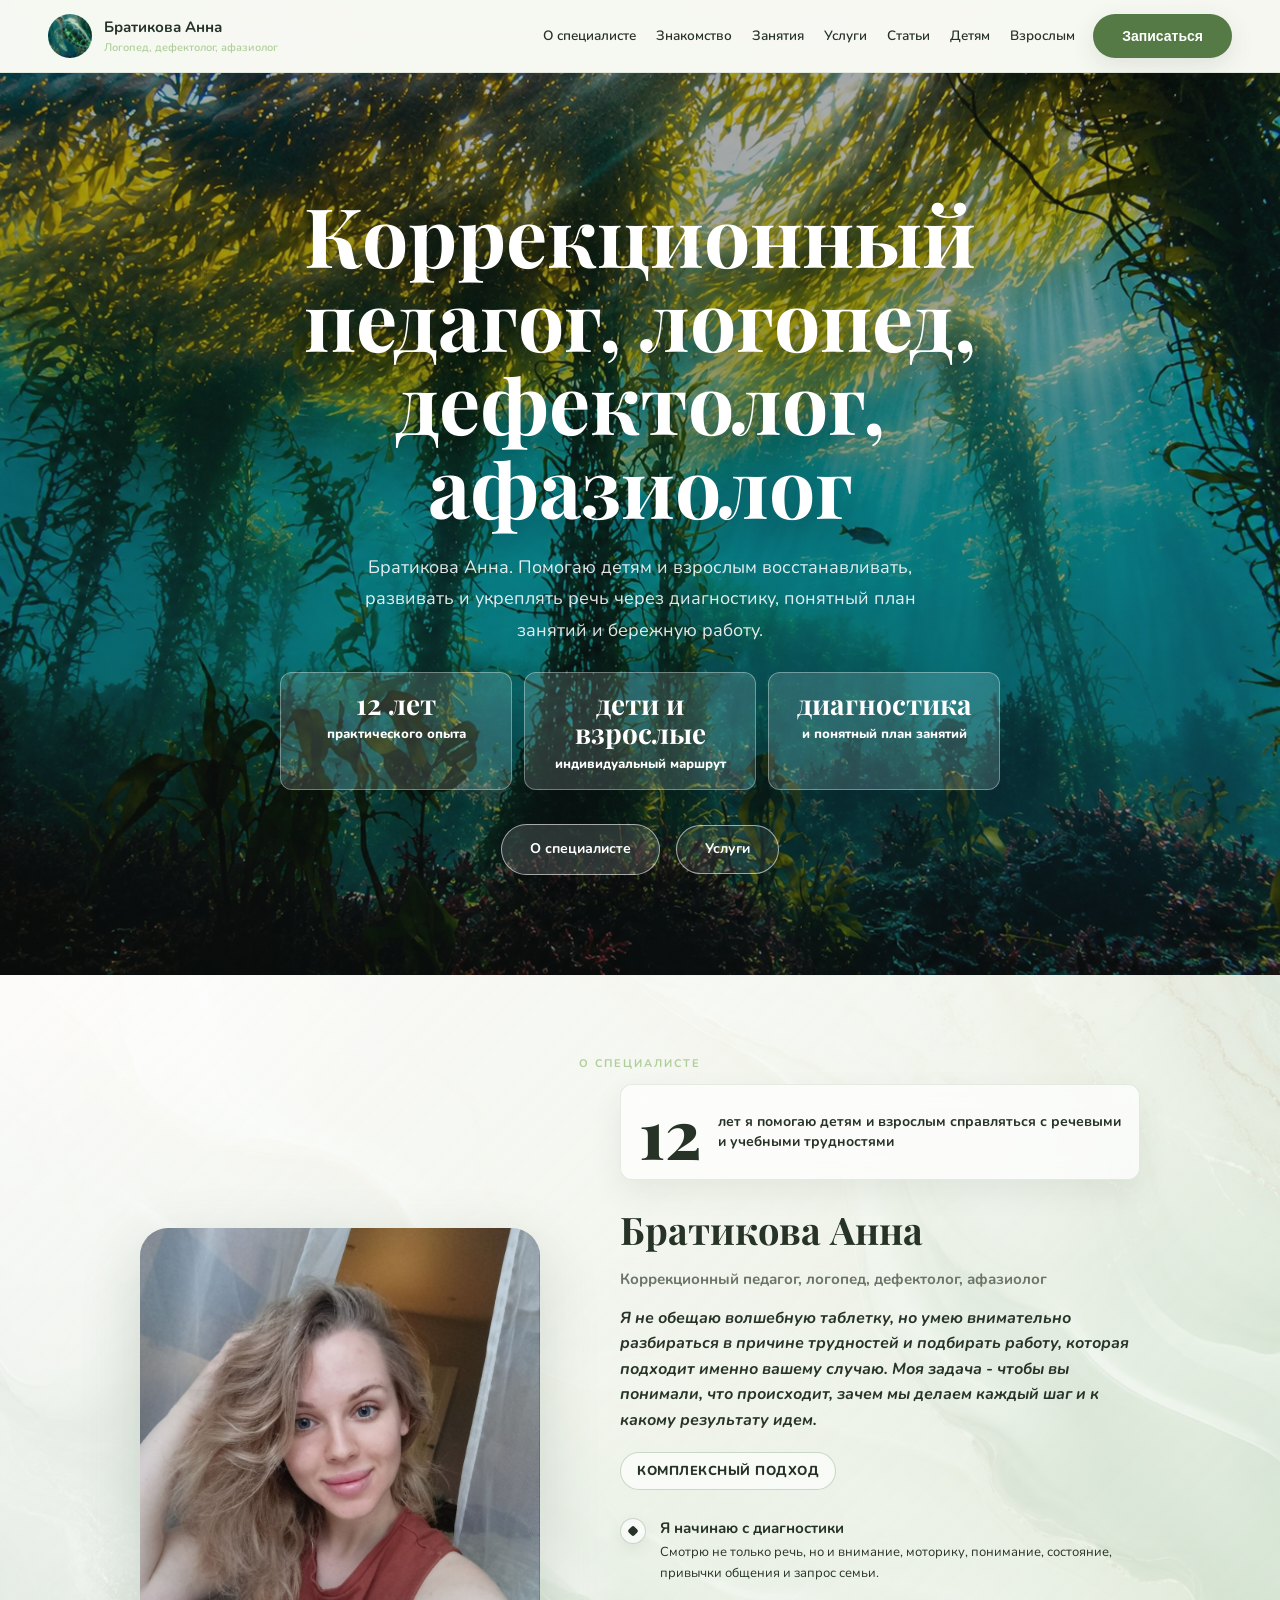
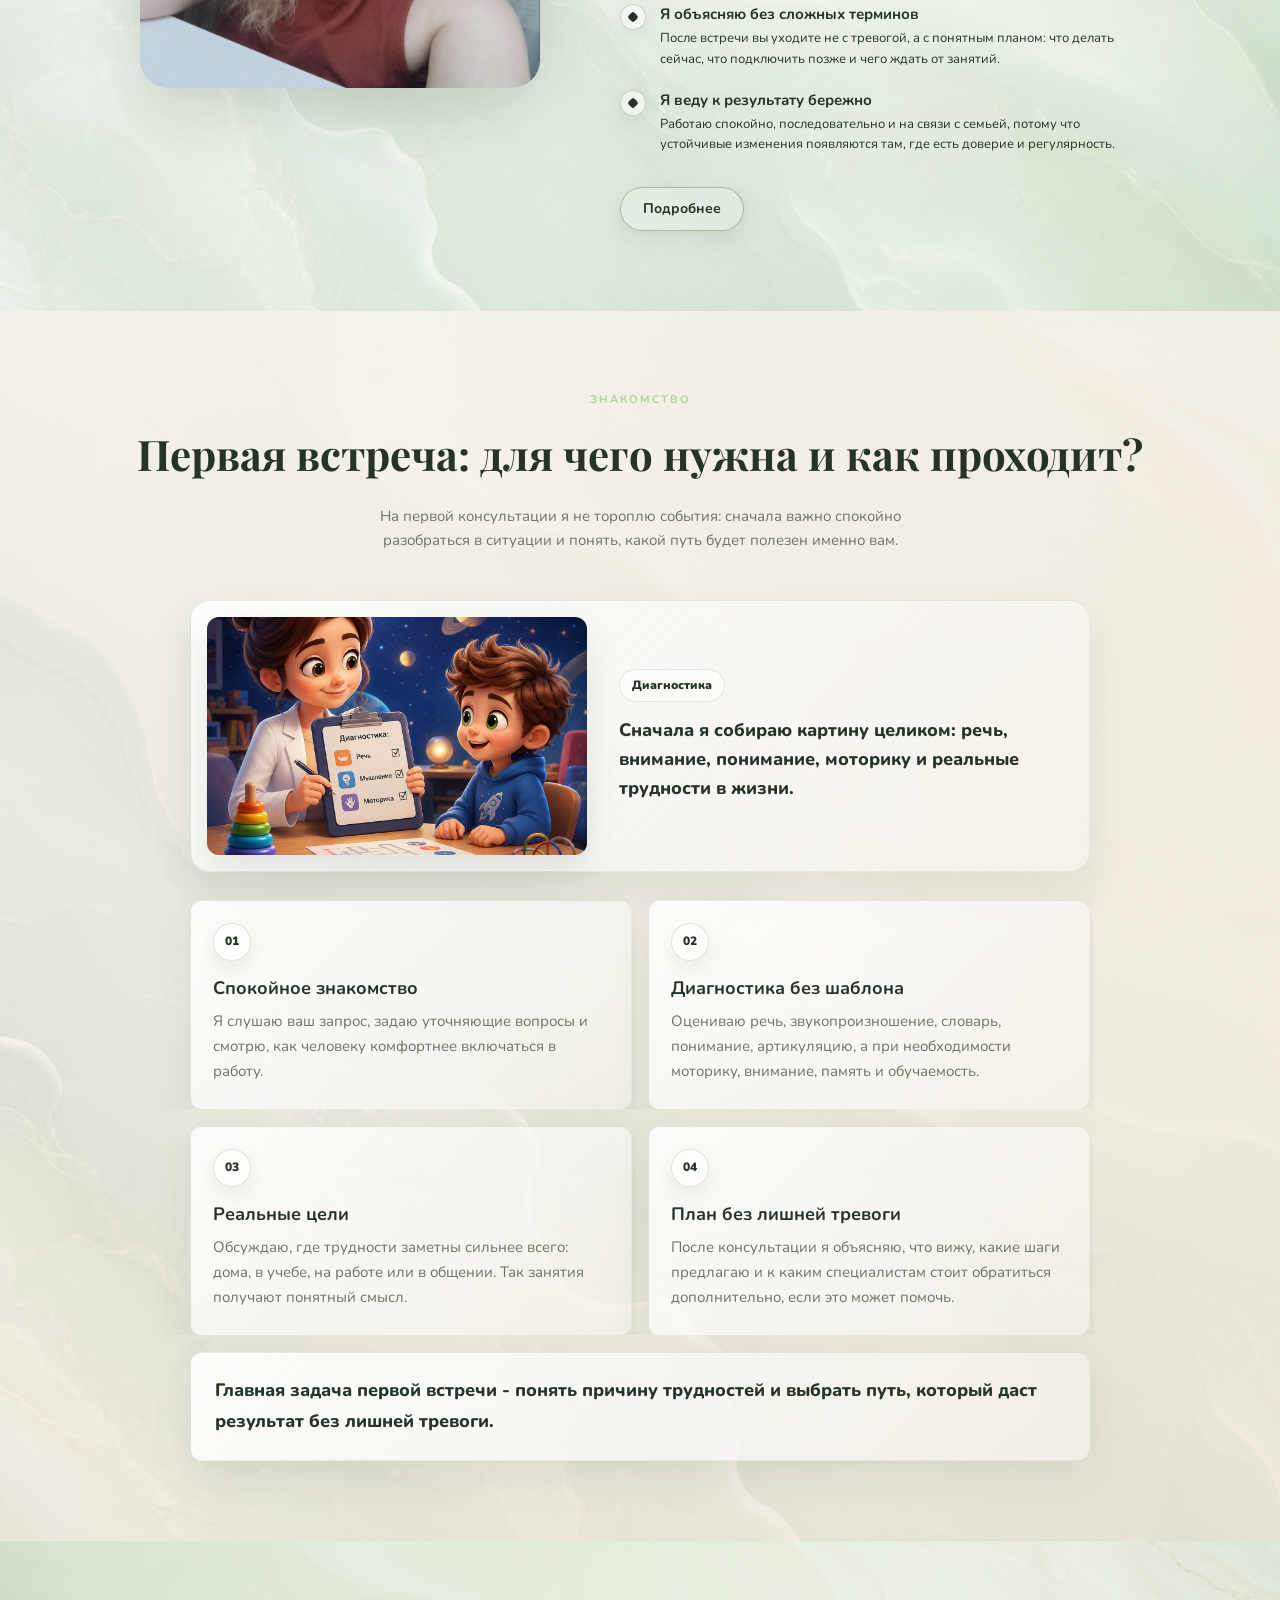
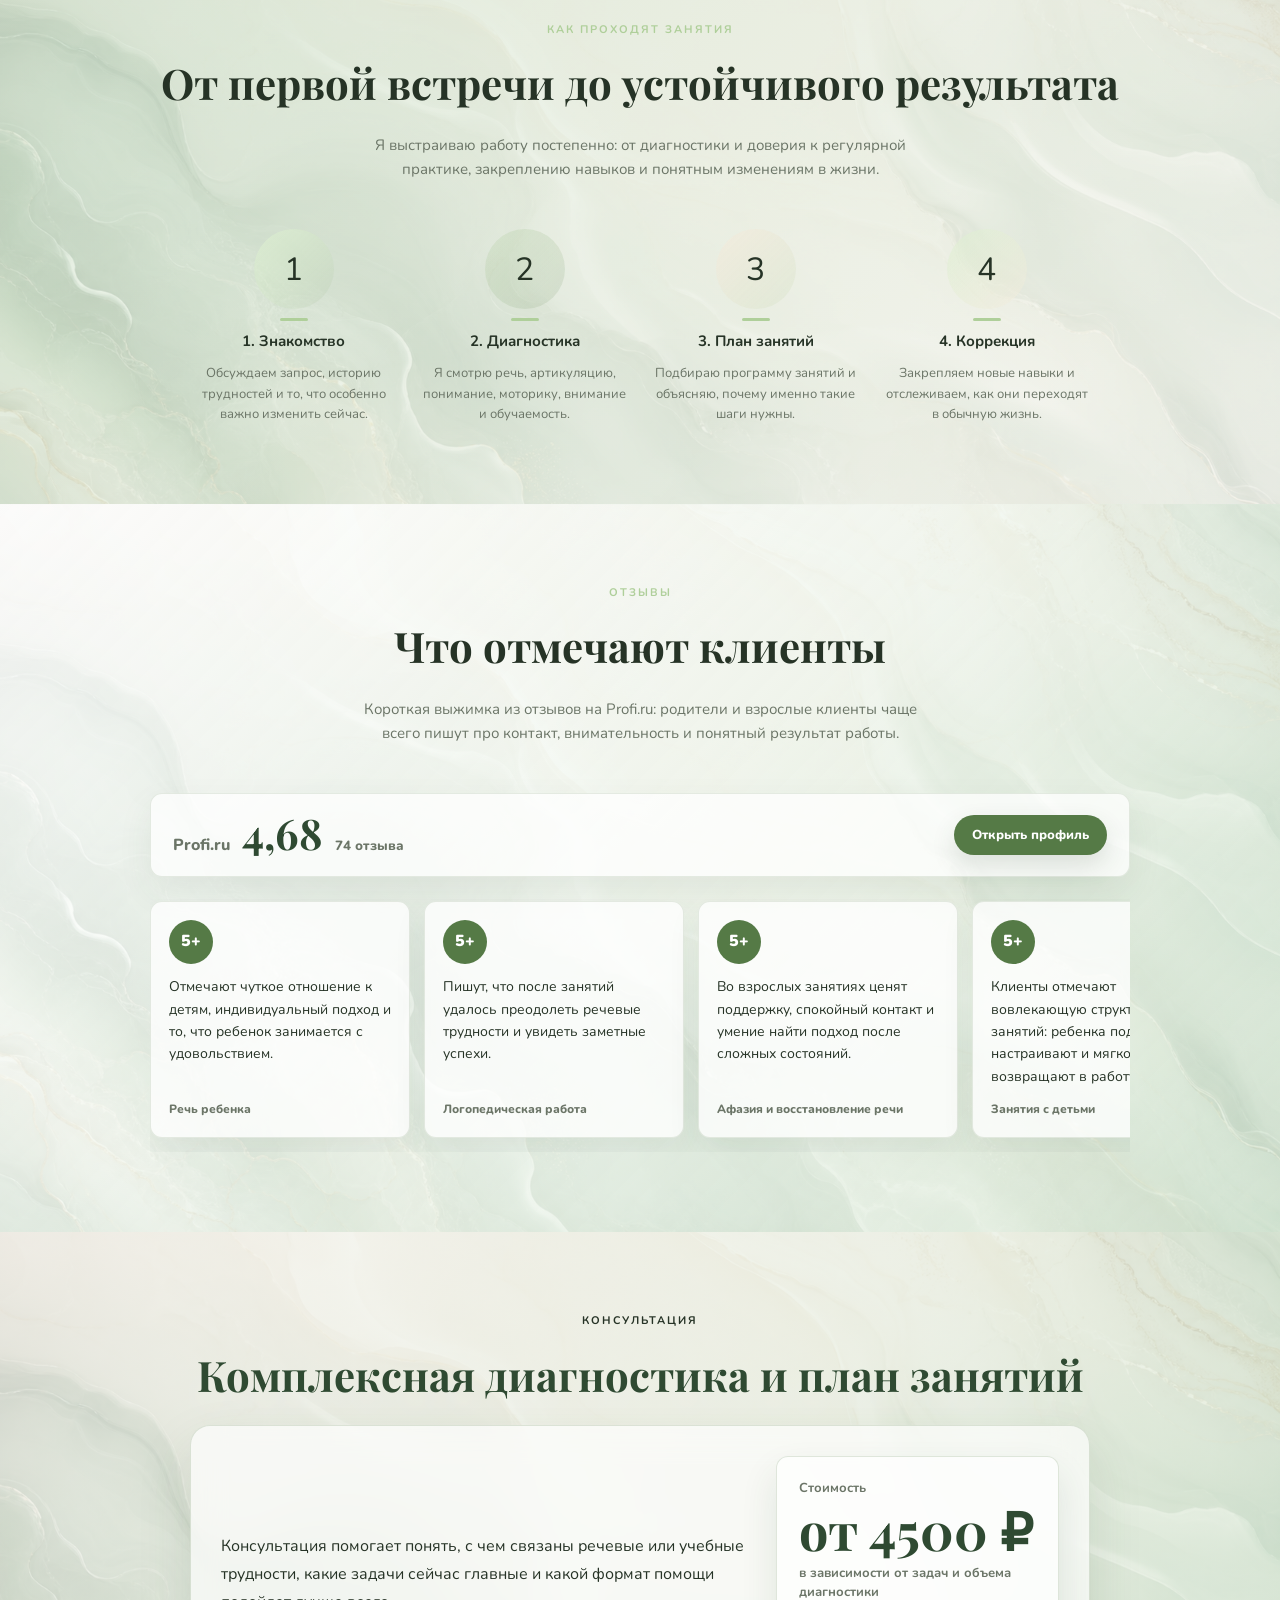
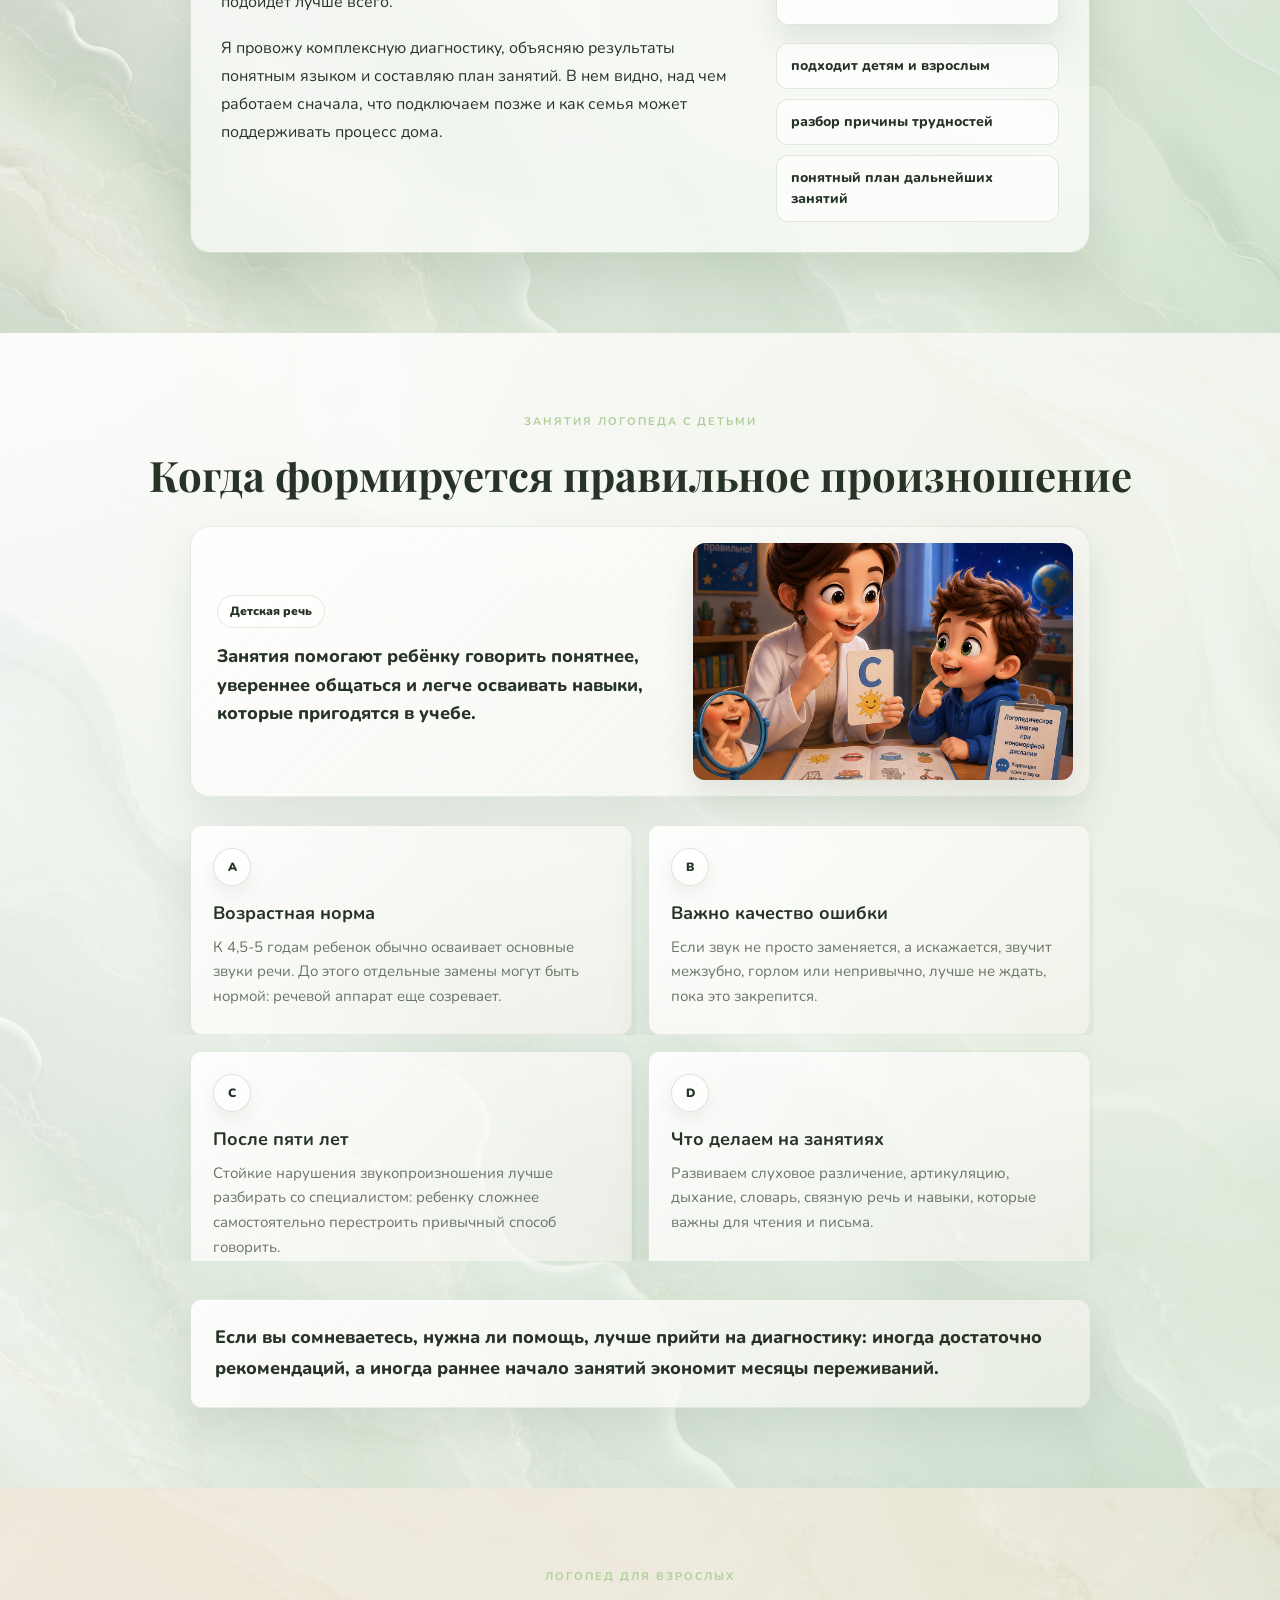
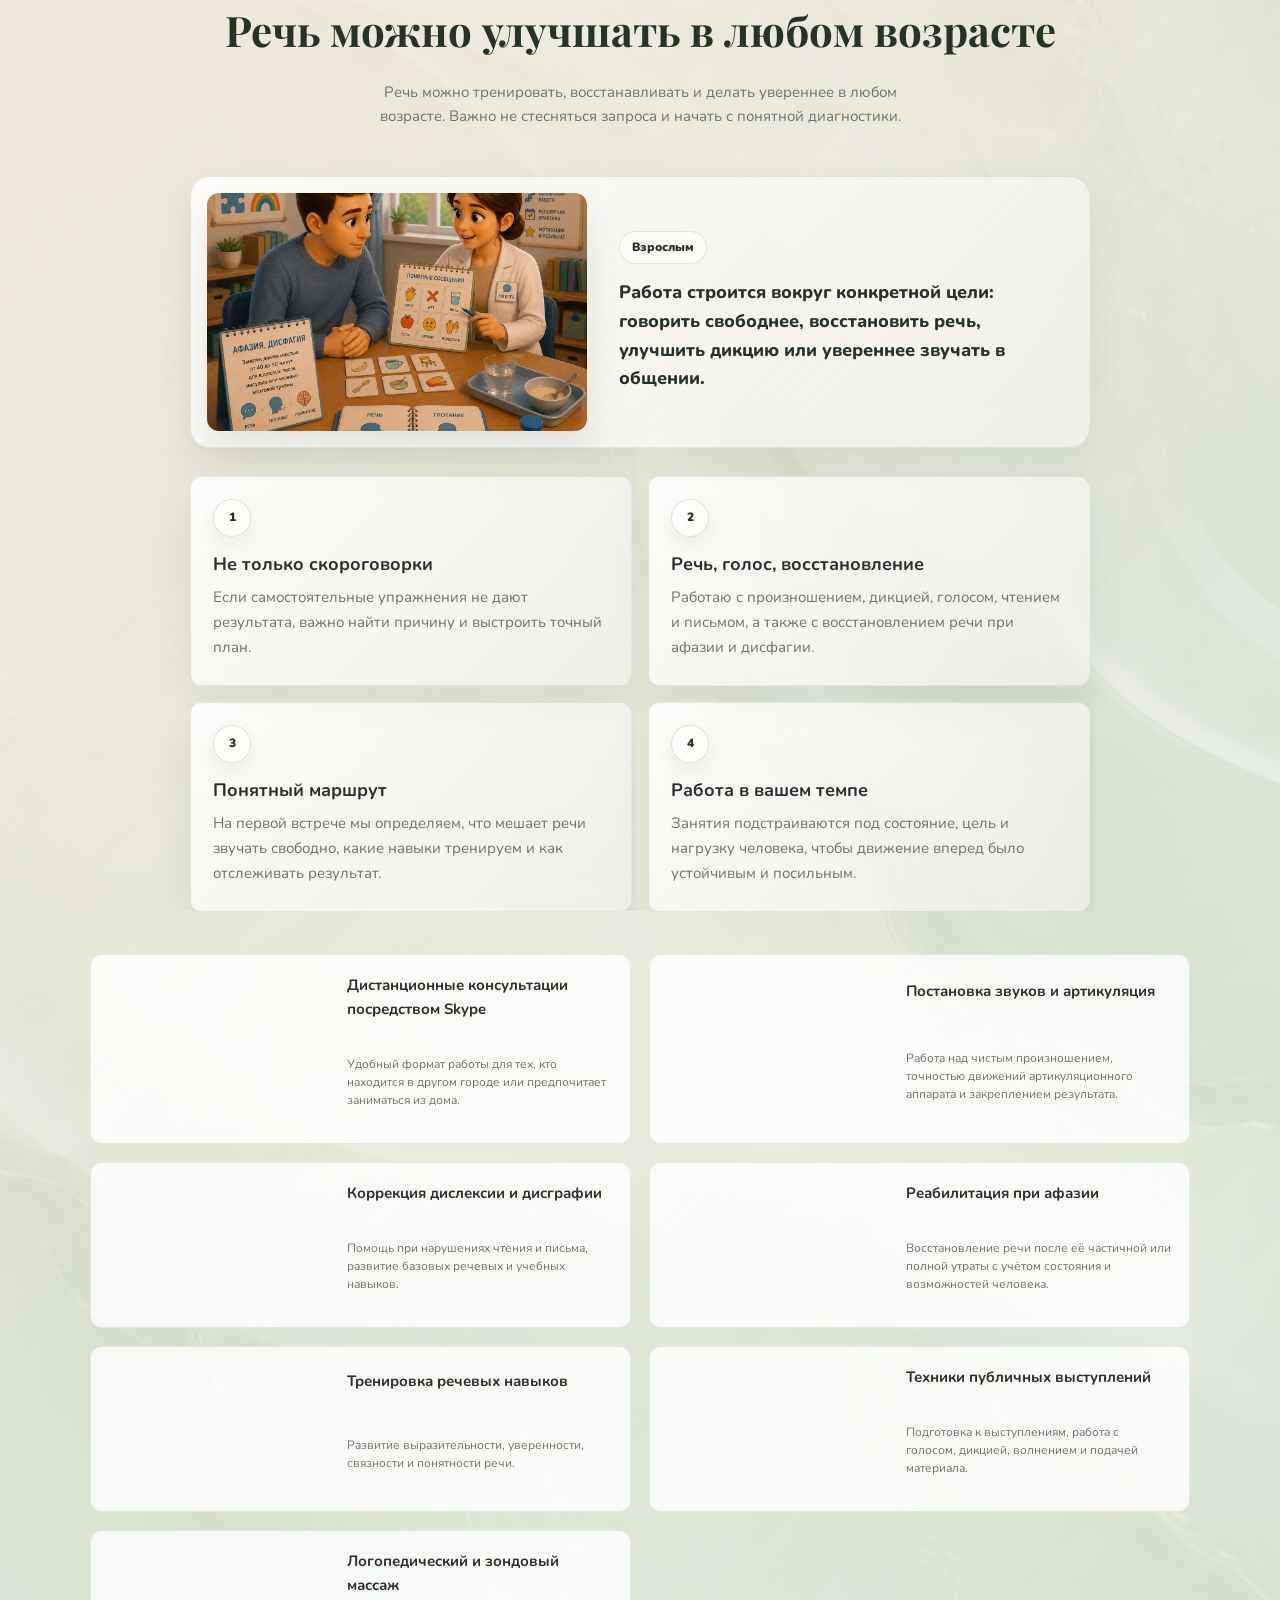
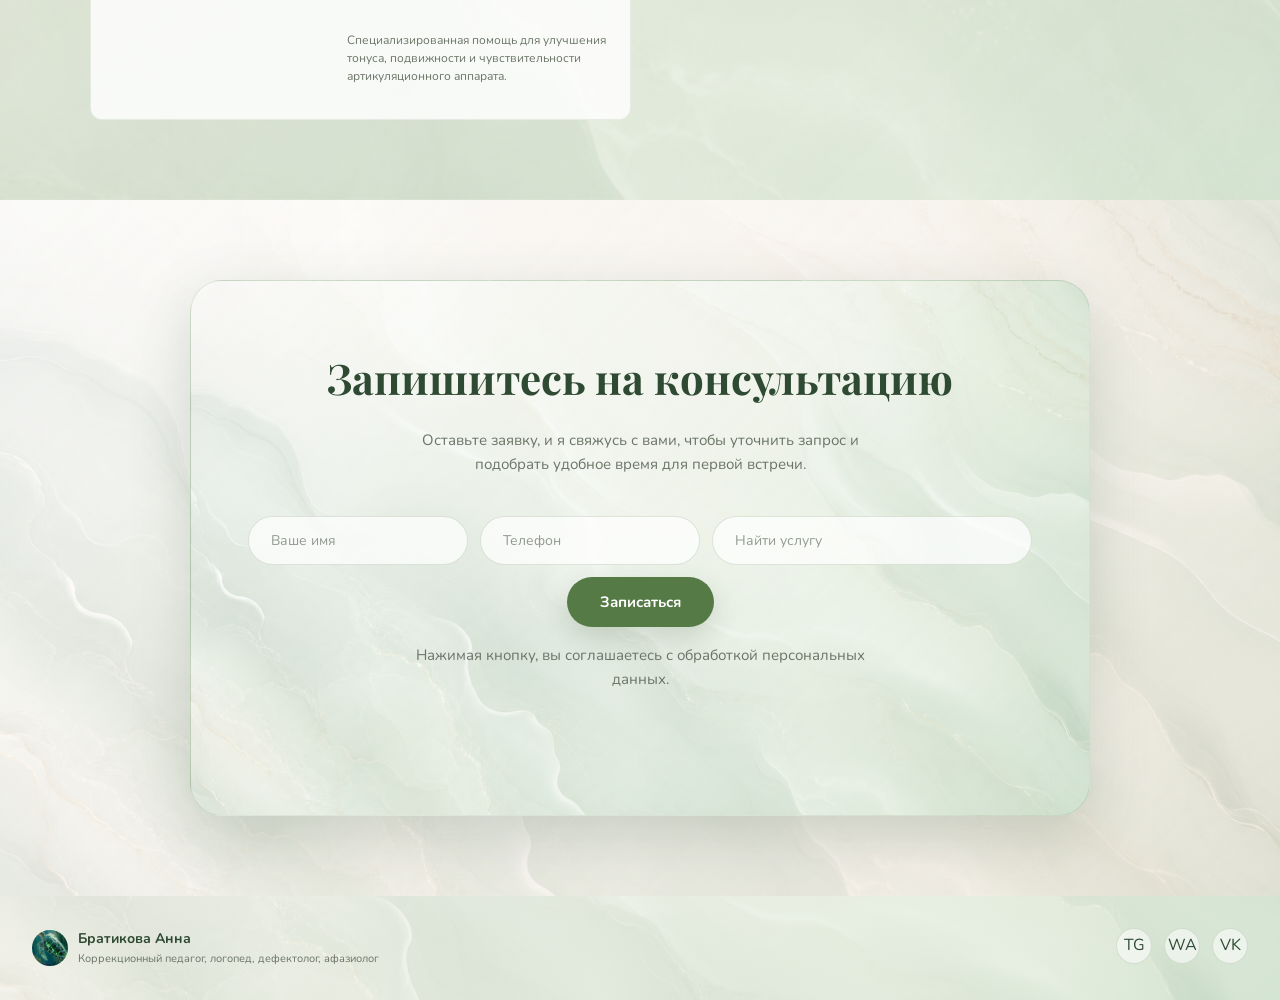
==== commit 52b366cb: "Add scrolling reviews section" ====
--- a/index.html
+++ b/index.html
@@ -168,6 +168,89 @@
         <div class="num">4. Коррекция</div>
         <p>Закрепляем новые навыки и отслеживаем, как они переходят в обычную жизнь.</p>
       </div>
+    </div>
+  </section>
+
+  <section class="reviews-section" id="reviews">
+    <div class="section-label">Отзывы</div>
+    <h2 class="section-title">Что отмечают клиенты</h2>
+    <p class="section-desc">Короткая выжимка из отзывов на Profi.ru: родители и взрослые клиенты чаще всего пишут про контакт, внимательность и понятный результат работы.</p>
+
+    <div class="reviews-summary">
+      <div>
+        <span>Profi.ru</span>
+        <strong>4,68</strong>
+        <small>74 отзыва</small>
+      </div>
+      <a class="reviews-link" href="https://profi.ru/profile/BratikovaAE/" target="_blank" rel="noopener">Открыть профиль</a>
+    </div>
+
+    <div class="reviews-track" aria-label="Отзывы клиентов">
+      <article class="review-card">
+        <div class="review-rating">5+</div>
+        <p>Отмечают чуткое отношение к детям, индивидуальный подход и то, что ребенок занимается с удовольствием.</p>
+        <span>Речь ребенка</span>
+      </article>
+      <article class="review-card">
+        <div class="review-rating">5+</div>
+        <p>Пишут, что после занятий удалось преодолеть речевые трудности и увидеть заметные успехи.</p>
+        <span>Логопедическая работа</span>
+      </article>
+      <article class="review-card">
+        <div class="review-rating">5+</div>
+        <p>Во взрослых занятиях ценят поддержку, спокойный контакт и умение найти подход после сложных состояний.</p>
+        <span>Афазия и восстановление речи</span>
+      </article>
+      <article class="review-card">
+        <div class="review-rating">5+</div>
+        <p>Клиенты отмечают вовлекающую структуру занятий: ребенка поддерживают, настраивают и мягко возвращают в работу.</p>
+        <span>Занятия с детьми</span>
+      </article>
+      <article class="review-card">
+        <div class="review-rating">5+</div>
+        <p>После месяца занятий у ребенка появились лепет и слоги; родителям подробно объяснили, как заниматься дома.</p>
+        <span>ЗПРР</span>
+      </article>
+      <article class="review-card">
+        <div class="review-rating">5+</div>
+        <p>За два месяца ребенок подтянулся до возрастной нормы, появилось много слов в повседневной речи.</p>
+        <span>Темповая задержка речи</span>
+      </article>
+      <article class="review-card">
+        <div class="review-rating">5+</div>
+        <p>Родители пишут, что специалист показывает понятные упражнения и помогает заниматься без лишних покупок.</p>
+        <span>Домашняя поддержка</span>
+      </article>
+      <article class="review-card">
+        <div class="review-rating">5+</div>
+        <p>В отзывах отмечают, что уже на первом занятии ребенок начал издавать новые звуки и быстро включился в работу.</p>
+        <span>Постановка звуков</span>
+      </article>
+      <article class="review-card">
+        <div class="review-rating">5+</div>
+        <p>Клиенты ценят, что специалист видит не только заявленную проблему, но и скрытые причины речевых трудностей.</p>
+        <span>Диагностика</span>
+      </article>
+      <article class="review-card">
+        <div class="review-rating">5+</div>
+        <p>Отдельно отмечают работу с физиологией ребенка и профессиональный взгляд на причины речевых нарушений.</p>
+        <span>Комплексный подход</span>
+      </article>
+      <article class="review-card">
+        <div class="review-rating">5+</div>
+        <p>Пишут, что ребенок 3,5 лет начал говорить предложениями, а занятия проходили спокойно и с интересом.</p>
+        <span>Развитие речи</span>
+      </article>
+      <article class="review-card">
+        <div class="review-rating">5+</div>
+        <p>Взрослые клиенты отмечают поддержку, энергию специалиста и заметный результат уже через первые недели.</p>
+        <span>Индивидуальная работа</span>
+      </article>
+      <article class="review-card">
+        <div class="review-rating">5+</div>
+        <p>Родители благодарят за контакт с ребенком с первых минут и прогресс, который становится виден в обычной речи.</p>
+        <span>Логопедические занятия</span>
+      </article>
     </div>
   </section>
 
--- a/css/style.css
+++ b/css/style.css
@@ -1487,6 +1487,118 @@
 .process-step .num { font-weight: 700; color: var(--navy); font-size: 15px; margin-bottom: 10px; }
 .process-step p    { font-size: 13px; color: var(--text-muted); line-height: 1.55; }
 
+/* Reviews */
+.reviews-section {
+  background:
+    linear-gradient(135deg, rgba(255,255,255,.9), rgba(217,233,213,.64)),
+    var(--lux-bg) 18% 58% / cover;
+}
+.reviews-summary {
+  max-width: 980px;
+  margin: 0 auto 22px;
+  display: flex;
+  align-items: center;
+  justify-content: space-between;
+  gap: 16px;
+  padding: 18px 22px;
+  border: 1.5px solid rgba(85,122,70,.14);
+  border-radius: var(--radius-sm);
+  background: rgba(255,255,255,.74);
+  box-shadow: 0 14px 34px rgba(47,74,50,.08);
+}
+.reviews-summary div {
+  display: flex;
+  align-items: baseline;
+  gap: 12px;
+  flex-wrap: wrap;
+}
+.reviews-summary span,
+.reviews-summary small {
+  color: var(--text-muted);
+  font-weight: 800;
+}
+.reviews-summary strong {
+  color: var(--green-dark);
+  font-family: 'Playfair Display', serif;
+  font-size: 42px;
+  line-height: 1;
+}
+.reviews-link {
+  display: inline-flex;
+  align-items: center;
+  justify-content: center;
+  min-height: 40px;
+  padding: 10px 18px;
+  border-radius: 50px;
+  background: var(--green-deep);
+  color: #fff;
+  font-size: 13px;
+  font-weight: 800;
+  text-decoration: none;
+  box-shadow: 0 10px 24px rgba(47,74,50,.14);
+}
+.reviews-link:hover {
+  background: var(--green-dark);
+}
+.reviews-track {
+  max-width: 980px;
+  margin: 0 auto;
+  display: grid;
+  grid-auto-flow: column;
+  grid-auto-columns: minmax(260px, 310px);
+  gap: 14px;
+  overflow-x: auto;
+  overscroll-behavior-inline: contain;
+  scroll-snap-type: inline mandatory;
+  padding: 2px 4px 14px;
+  scrollbar-color: rgba(85,122,70,.35) rgba(85,122,70,.08);
+}
+.reviews-track::-webkit-scrollbar {
+  height: 10px;
+}
+.reviews-track::-webkit-scrollbar-track {
+  border-radius: 50px;
+  background: rgba(85,122,70,.08);
+}
+.reviews-track::-webkit-scrollbar-thumb {
+  border-radius: 50px;
+  background: rgba(85,122,70,.35);
+}
+.review-card {
+  min-height: 220px;
+  display: flex;
+  flex-direction: column;
+  gap: 12px;
+  padding: 18px;
+  border: 1.5px solid rgba(85,122,70,.14);
+  border-radius: var(--radius-sm);
+  background: rgba(255,255,255,.78);
+  box-shadow: 0 14px 34px rgba(47,74,50,.07);
+  scroll-snap-align: start;
+}
+.review-rating {
+  width: 44px;
+  height: 44px;
+  display: inline-flex;
+  align-items: center;
+  justify-content: center;
+  border-radius: 50%;
+  color: #fff;
+  background: var(--green-deep);
+  font-weight: 900;
+}
+.review-card p {
+  color: var(--text-main);
+  font-size: 14px;
+  line-height: 1.6;
+}
+.review-card span {
+  margin-top: auto;
+  color: var(--text-muted);
+  font-size: 12px;
+  font-weight: 800;
+}
+
 /* CTA */
 .cta-section {
   background:
@@ -1899,6 +2011,7 @@
 
   /* Process */
   .process-steps { grid-template-columns: 1fr 1fr; gap: 32px; }
+  .reviews-track { grid-auto-columns: minmax(250px, 42vw); }
 
   /* CTA */
   .cta-card { padding: 48px 24px; }
@@ -1956,6 +2069,14 @@
   .article-chat-message {
     max-width: 92%;
   }
+  .reviews-summary {
+    align-items: stretch;
+    flex-direction: column;
+  }
+  .reviews-link {
+    width: 100%;
+  }
+  .reviews-track { grid-auto-columns: minmax(250px, 86vw); }
   .payment-summary,
   .payment-card {
     padding: 22px;
